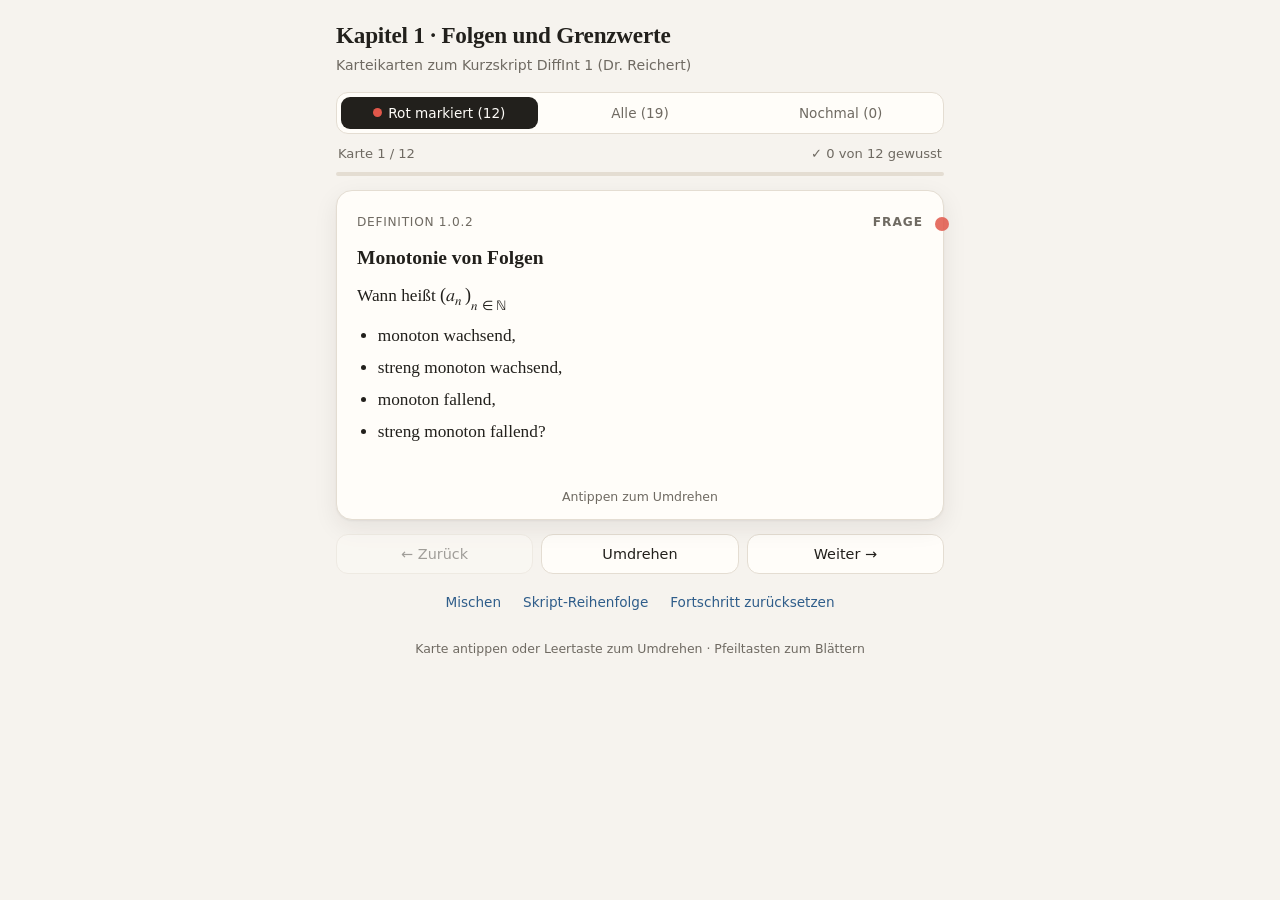
==== index.html @ 754ef6e1 "Add files via upload" ====
<!DOCTYPE html>
<html lang="de">
<head>
<meta charset="utf-8">
<meta name="viewport" content="width=device-width, initial-scale=1">
<title>DiffInt Karteikarten</title>
<meta name="theme-color" content="#f6f3ee" media="(prefers-color-scheme: light)">
<meta name="theme-color" content="#1b1a18" media="(prefers-color-scheme: dark)">
<meta name="apple-mobile-web-app-capable" content="yes">
<meta name="mobile-web-app-capable" content="yes">
<meta name="apple-mobile-web-app-status-bar-style" content="default">
<meta name="apple-mobile-web-app-title" content="Karteikarten">
<link rel="manifest" href="manifest.webmanifest">
<link rel="apple-touch-icon" href="apple-touch-icon.png">
<link rel="icon" type="image/png" href="icon-192.png">
<style>
  :root {
    --bg: #f6f3ee;
    --paper: #fffdf9;
    --ink: #22201c;
    --muted: #6f6a62;
    --line: #e4ddd2;
    --red: #e0574a;
    --red-soft: #f7c9c3;
    --green: #3e8e6e;
    --green-soft: #d6ebe1;
    --accent: #2f5d8a;
    --shadow: 0 1px 2px rgba(0,0,0,.05), 0 8px 24px rgba(40,30,20,.08);
  }
  @media (prefers-color-scheme: dark) {
    :root {
      --bg: #1b1a18;
      --paper: #262421;
      --ink: #ece7df;
      --muted: #a59e93;
      --line: #3a3732;
      --red: #ee7466;
      --red-soft: #4a2622;
      --green: #6cc49f;
      --green-soft: #213a30;
      --accent: #8fb6dc;
      --shadow: 0 1px 2px rgba(0,0,0,.3), 0 8px 24px rgba(0,0,0,.35);
    }
  }
  * { box-sizing: border-box; }
  html, body { margin: 0; }
  body {
    background: var(--bg);
    color: var(--ink);
    font-family: Inter, -apple-system, system-ui, sans-serif;
    font-size: 15px;
    line-height: 1.5;
    min-height: 100vh;
  }
  .wrap { max-width: 640px; margin: 0 auto; padding: 18px 16px 40px; }
  header h1 {
    font-family: "Source Serif 4", "New York", ui-serif, Georgia, serif;
    font-weight: 600;
    font-size: 1.45rem;
    margin: 0 0 2px;
    letter-spacing: -.01em;
  }
  header p { margin: 0; color: var(--muted); font-size: .88rem; }

  .seg {
    display: flex; gap: 4px; margin: 16px 0 10px;
    background: var(--paper); border: 1px solid var(--line);
    border-radius: 12px; padding: 4px;
  }
  .seg button {
    flex: 1; border: 0; background: transparent; color: var(--muted);
    font: 500 .85rem Inter, system-ui, sans-serif;
    padding: 8px 6px; border-radius: 9px; cursor: pointer;
    display: inline-flex; align-items: center; justify-content: center; gap: 6px;
  }
  .seg button.on { background: var(--ink); color: var(--paper); }
  .dot { width: 9px; height: 9px; border-radius: 50%; background: var(--red); display: inline-block; flex: none; }

  .status {
    display: flex; justify-content: space-between; align-items: center;
    color: var(--muted); font-size: .82rem; margin: 6px 2px 8px;
  }
  .bar { height: 4px; background: var(--line); border-radius: 4px; overflow: hidden; margin-bottom: 14px; }
  .bar > div { height: 100%; background: var(--accent); width: 0; transition: width .25s; }

  .card {
    position: relative;
    background: var(--paper);
    border: 1px solid var(--line);
    border-radius: 16px;
    box-shadow: var(--shadow);
    min-height: 330px;
    padding: 22px 20px 20px;
    cursor: pointer;
    user-select: none;
    -webkit-tap-highlight-color: transparent;
    transition: transform .18s ease;
  }
  .card:active { transform: scale(.995); }
  .card .meta {
    display: flex; align-items: center; gap: 8px;
    font-size: .76rem; text-transform: uppercase; letter-spacing: .06em;
    color: var(--muted); margin-bottom: 14px;
  }
  .card .side-label {
    margin-left: auto; font-weight: 600; letter-spacing: .08em;
  }
  .card.back .side-label { color: var(--green); }
  .card .reddot {
    position: absolute; right: -6px; top: 26px; width: 14px; height: 14px;
    border-radius: 50%; background: var(--red); opacity: .85;
  }
  .face { font-family: "Source Serif 4", "New York", ui-serif, Georgia, serif; font-size: 1.08rem; }
  .face p { margin: 0 0 .7em; }
  .face ul, .face ol { margin: 0 0 .7em; padding-left: 1.2em; }
  .face li { margin-bottom: .35em; }
  .face .q-title { font-size: 1.22rem; font-weight: 600; line-height: 1.35; margin-bottom: .6em; }
  .face .dm { overflow-x: auto; overflow-y: hidden; padding: 2px 0; margin: .5em 0; }
  .face math { font-family: "STIX Two Math", "Cambria Math", "Latin Modern Math", math, serif; font-size: 1.05em; }
  .face math[display="block"] { display: block math; }
  .tip {
    font-family: Inter, -apple-system, system-ui, sans-serif; font-size: .86rem;
    background: var(--green-soft); border-radius: 10px; padding: 9px 12px; margin-top: 10px;
  }
  .tip b { font-weight: 600; }
  .warn { background: var(--red-soft); }
  .hint-tap {
    position: absolute; bottom: 12px; left: 0; right: 0; text-align: center;
    color: var(--muted); font-size: .78rem;
  }
  .card.back .hint-tap { display: none; }
  .card.front { padding-bottom: 44px; }

  .controls { display: flex; gap: 8px; margin-top: 14px; }
  .controls button, .rate button {
    flex: 1; border: 1px solid var(--line); background: var(--paper); color: var(--ink);
    font: 500 .9rem Inter, system-ui, sans-serif; padding: 11px 8px; border-radius: 12px; cursor: pointer;
  }
  .controls button:disabled { opacity: .4; cursor: default; }
  .rate { display: none; gap: 8px; margin-top: 10px; }
  .rate.show { display: flex; }
  .rate .again { border-color: var(--red); color: var(--red); }
  .rate .known { border-color: var(--green); color: var(--green); }
  .tools { display: flex; gap: 14px; justify-content: center; margin-top: 16px; }
  .tools button {
    border: 0; background: none; color: var(--accent); cursor: pointer;
    font: 500 .85rem Inter, system-ui, sans-serif; padding: 4px;
  }
  .empty {
    text-align: center; color: var(--muted); padding: 60px 20px;
    font-family: "Source Serif 4", "New York", ui-serif, Georgia, serif; font-size: 1.05rem;
  }
  .loading .face { visibility: hidden; }
  footer { margin-top: 26px; color: var(--muted); font-size: .78rem; text-align: center; }
  #data { display: none; }
</style>
</head>
<body>
<div class="wrap">
  <header>
    <h1>Kapitel 1 · Folgen und Grenzwerte</h1>
    <p>Karteikarten zum Kurzskript DiffInt 1 (Dr. Reichert)</p>
  </header>

  <div class="seg" id="seg">
    <button data-f="red" class="on"><span class="dot"></span>Rot markiert</button>
    <button data-f="all">Alle</button>
    <button data-f="again">Nochmal</button>
  </div>

  <div class="status"><span id="count"></span><span id="score"></span></div>
  <div class="bar"><div id="prog"></div></div>

  <div id="stage"></div>

  <div class="rate" id="rate">
    <button class="again" id="btnAgain">✗ Nochmal</button>
    <button class="known" id="btnKnown">✓ Gewusst</button>
  </div>
  <div class="controls">
    <button id="btnPrev">← Zurück</button>
    <button id="btnFlip">Umdrehen</button>
    <button id="btnNext">Weiter →</button>
  </div>
  <div class="tools">
    <button id="btnShuffle">Mischen</button>
    <button id="btnOrder">Skript-Reihenfolge</button>
    <button id="btnReset">Fortschritt zurücksetzen</button>
  </div>
  <footer>Karte antippen oder Leertaste zum Umdrehen · Pfeiltasten zum Blättern</footer>
</div>

<!-- ================= KARTEN ================= -->
<div id="data">

  <!-- ---------- nicht rot markiert ---------- -->
  <div class="c" data-red="0" data-src="Bemerkung 1.0.1">
    <div class="q"><div class="q-title"><math display="inline" xmlns="http://www.w3.org/1998/Math/MathML"><semantics><mrow><mo stretchy="true" form="prefix">(</mo><mi>ℝ</mi><mo>,</mo><mo>+</mo><mo>,</mo><mo>⋅</mo><mo>,</mo><mo>&lt;</mo><mo stretchy="true" form="postfix">)</mo></mrow><annotation encoding="application/x-tex">(\mathbb R,+,\cdot,&lt;)</annotation></semantics></math> ist ein … ?</div><p>Nenne die vier Eigenschaften, die darin stecken.</p></div>
    <div class="a">
      <p><math display="inline" xmlns="http://www.w3.org/1998/Math/MathML"><semantics><mrow><mo stretchy="true" form="prefix">(</mo><mi>ℝ</mi><mo>,</mo><mo>+</mo><mo>,</mo><mo>⋅</mo><mo>,</mo><mo>&lt;</mo><mo stretchy="true" form="postfix">)</mo></mrow><annotation encoding="application/x-tex">(\mathbb R,+,\cdot,&lt;)</annotation></semantics></math> ist ein <b>vollständiger, archimedisch angeordneter Körper</b>:</p>
      <ol>
        <li><math display="inline" xmlns="http://www.w3.org/1998/Math/MathML"><semantics><mrow><mo stretchy="true" form="prefix">(</mo><mi>ℝ</mi><mo>,</mo><mo>+</mo><mo>,</mo><mo>⋅</mo><mo stretchy="true" form="postfix">)</mo></mrow><annotation encoding="application/x-tex">(\mathbb R,+,\cdot)</annotation></semantics></math> ist ein <b>Körper</b> (Nullelement 0, Einselement 1)</li>
        <li>er ist <b>angeordnet</b></li>
        <li>er erfüllt das <b>Archimedische Axiom</b></li>
        <li>er ist <b>vollständig</b></li>
      </ol>
      <div class="tip"><b>Körper</b> heißt: <math display="inline" xmlns="http://www.w3.org/1998/Math/MathML"><semantics><mrow><mo stretchy="true" form="prefix">(</mo><mi>ℝ</mi><mo>,</mo><mo>+</mo><mo stretchy="true" form="postfix">)</mo></mrow><annotation encoding="application/x-tex">(\mathbb R,+)</annotation></semantics></math> und <math display="inline" xmlns="http://www.w3.org/1998/Math/MathML"><semantics><mrow><mo stretchy="true" form="prefix">(</mo><mi>ℝ</mi><mo>\</mo><mo stretchy="false" form="prefix">{</mo><mn>0</mn><mo stretchy="false" form="postfix">}</mo><mo>,</mo><mo>⋅</mo><mo stretchy="true" form="postfix">)</mo></mrow><annotation encoding="application/x-tex">(\mathbb R\setminus\{0\},\cdot)</annotation></semantics></math> sind kommutative Gruppen, und es gelten die Distributivgesetze.</div>
    </div>
  </div>

  <div class="c" data-red="0" data-src="Bemerkung 1.0.1 (3)">
    <div class="q"><div class="q-title">Wie lautet das Archimedische Axiom?</div></div>
    <div class="a">
      <div class="dm"><math display="block" xmlns="http://www.w3.org/1998/Math/MathML"><semantics><mrow><mo>∀</mo><mi>x</mi><mo>,</mo><mi>y</mi><mo>∈</mo><msup><mi>ℝ</mi><mo>+</mo></msup><mspace width="0.222em"></mspace><mo>∃</mo><mi>n</mi><mo>∈</mo><mi>ℕ</mi><mo>:</mo><mspace width="1.0em"></mspace><mi>n</mi><mo>⋅</mo><mi>x</mi><mo>&gt;</mo><mi>y</mi><mi>.</mi></mrow><annotation encoding="application/x-tex">\forall x,y\in\mathbb R^+\ \exists n\in\mathbb N:\quad n\cdot x&gt;y.</annotation></semantics></math></div>
      <div class="tip"><b>Anschaulich:</b> Egal wie klein <math display="inline" xmlns="http://www.w3.org/1998/Math/MathML"><semantics><mi>x</mi><annotation encoding="application/x-tex">x</annotation></semantics></math> und wie groß <math display="inline" xmlns="http://www.w3.org/1998/Math/MathML"><semantics><mi>y</mi><annotation encoding="application/x-tex">y</annotation></semantics></math> ist – oft genug <math display="inline" xmlns="http://www.w3.org/1998/Math/MathML"><semantics><mi>x</mi><annotation encoding="application/x-tex">x</annotation></semantics></math> aufaddiert, überholt man <math display="inline" xmlns="http://www.w3.org/1998/Math/MathML"><semantics><mi>y</mi><annotation encoding="application/x-tex">y</annotation></semantics></math>. Folgerung: Zu jedem <math display="inline" xmlns="http://www.w3.org/1998/Math/MathML"><semantics><mrow><mi>ε</mi><mo>&gt;</mo><mn>0</mn></mrow><annotation encoding="application/x-tex">\varepsilon&gt;0</annotation></semantics></math> gibt es <math display="inline" xmlns="http://www.w3.org/1998/Math/MathML"><semantics><mi>n</mi><annotation encoding="application/x-tex">n</annotation></semantics></math> mit <math display="inline" xmlns="http://www.w3.org/1998/Math/MathML"><semantics><mrow><mfrac displaystyle="false"><mn>1</mn><mi>n</mi></mfrac><mo>&lt;</mo><mi>ε</mi></mrow><annotation encoding="application/x-tex">\tfrac1n&lt;\varepsilon</annotation></semantics></math> – das brauchst du ständig bei Grenzwertbeweisen!</div>
    </div>
  </div>

  <div class="c" data-red="0" data-src="Bemerkung 1.0.1 (4)">
    <div class="q"><div class="q-title">Was bedeutet „<math display="inline" xmlns="http://www.w3.org/1998/Math/MathML"><semantics><mi>ℝ</mi><annotation encoding="application/x-tex">\mathbb R</annotation></semantics></math> ist vollständig“?</div></div>
    <div class="a">
      <ul>
        <li>Jede nichtleere, nach oben beschränkte Teilmenge <math display="inline" xmlns="http://www.w3.org/1998/Math/MathML"><semantics><mrow><mi>M</mi><mo>⊆</mo><mi>ℝ</mi></mrow><annotation encoding="application/x-tex">M\subseteq\mathbb R</annotation></semantics></math> besitzt eine kleinste obere Schranke, das <b>Supremum</b> <math display="inline" xmlns="http://www.w3.org/1998/Math/MathML"><semantics><mrow><mo>sup</mo><mi>M</mi><mo>∈</mo><mi>ℝ</mi></mrow><annotation encoding="application/x-tex">\sup M\in\mathbb R</annotation></semantics></math>.</li>
        <li>Jede nichtleere, nach unten beschränkte Teilmenge <math display="inline" xmlns="http://www.w3.org/1998/Math/MathML"><semantics><mrow><mi>M</mi><mo>⊆</mo><mi>ℝ</mi></mrow><annotation encoding="application/x-tex">M\subseteq\mathbb R</annotation></semantics></math> besitzt eine größte untere Schranke, das <b>Infimum</b> <math display="inline" xmlns="http://www.w3.org/1998/Math/MathML"><semantics><mrow><mo>inf</mo><mi>M</mi><mo>∈</mo><mi>ℝ</mi></mrow><annotation encoding="application/x-tex">\inf M\in\mathbb R</annotation></semantics></math>.</li>
      </ul>
      <div class="tip"><b>Gegenbeispiel:</b> In <math display="inline" xmlns="http://www.w3.org/1998/Math/MathML"><semantics><mi>ℚ</mi><annotation encoding="application/x-tex">\mathbb Q</annotation></semantics></math> hat <math display="inline" xmlns="http://www.w3.org/1998/Math/MathML"><semantics><mrow><mo stretchy="false" form="prefix">{</mo><mi>q</mi><mo>∈</mo><mi>ℚ</mi><mo>:</mo><msup><mi>q</mi><mn>2</mn></msup><mo>&lt;</mo><mn>2</mn><mo stretchy="false" form="postfix">}</mo></mrow><annotation encoding="application/x-tex">\{q\in\mathbb Q: q^2&lt;2\}</annotation></semantics></math> kein Supremum – <math display="inline" xmlns="http://www.w3.org/1998/Math/MathML"><semantics><mi>ℚ</mi><annotation encoding="application/x-tex">\mathbb Q</annotation></semantics></math> ist nicht vollständig.</div>
    </div>
  </div>

  <div class="c" data-red="0" data-src="Definition 1.0.1 · Bem. 1.0.2">
    <div class="q"><div class="q-title">Was ist eine Folge reeller Zahlen?</div><p>Wie heißen <math display="inline" xmlns="http://www.w3.org/1998/Math/MathML"><semantics><msub><mi>a</mi><mi>n</mi></msub><annotation encoding="application/x-tex">a_n</annotation></semantics></math> und <math display="inline" xmlns="http://www.w3.org/1998/Math/MathML"><semantics><mi>n</mi><annotation encoding="application/x-tex">n</annotation></semantics></math>, und welche Schreibweisen gibt es?</p></div>
    <div class="a">
      <p>Eine <b>Abbildung</b> <math display="inline" xmlns="http://www.w3.org/1998/Math/MathML"><semantics><mrow><mi>f</mi><mo>:</mo><mi>ℕ</mi><mo>→</mo><mi>ℝ</mi></mrow><annotation encoding="application/x-tex">f:\mathbb N\to\mathbb R</annotation></semantics></math>. Für <math display="inline" xmlns="http://www.w3.org/1998/Math/MathML"><semantics><mrow><mi>n</mi><mo>∈</mo><mi>ℕ</mi></mrow><annotation encoding="application/x-tex">n\in\mathbb N</annotation></semantics></math> heißt <math display="inline" xmlns="http://www.w3.org/1998/Math/MathML"><semantics><mrow><msub><mi>a</mi><mi>n</mi></msub><mo>=</mo><mi>f</mi><mrow><mo stretchy="true" form="prefix">(</mo><mi>n</mi><mo stretchy="true" form="postfix">)</mo></mrow></mrow><annotation encoding="application/x-tex">a_n=f(n)</annotation></semantics></math> das <b><math display="inline" xmlns="http://www.w3.org/1998/Math/MathML"><semantics><mi>n</mi><annotation encoding="application/x-tex">n</annotation></semantics></math>-te Folgeglied</b>, <math display="inline" xmlns="http://www.w3.org/1998/Math/MathML"><semantics><mi>n</mi><annotation encoding="application/x-tex">n</annotation></semantics></math> der <b>Index</b>.</p>
      <p>Schreibweisen: <math display="inline" xmlns="http://www.w3.org/1998/Math/MathML"><semantics><mrow><mo stretchy="true" form="prefix">(</mo><msub><mi>a</mi><mn>1</mn></msub><mo>,</mo><msub><mi>a</mi><mn>2</mn></msub><mo>,</mo><msub><mi>a</mi><mn>3</mn></msub><mo>,</mo><mi>…</mi><mo stretchy="true" form="postfix">)</mo></mrow><annotation encoding="application/x-tex">(a_1,a_2,a_3,\dots)</annotation></semantics></math>, <math display="inline" xmlns="http://www.w3.org/1998/Math/MathML"><semantics><msub><mrow><mo stretchy="true" form="prefix">(</mo><msub><mi>a</mi><mi>n</mi></msub><mo stretchy="true" form="postfix">)</mo></mrow><mrow><mi>n</mi><mo>∈</mo><mi>ℕ</mi></mrow></msub><annotation encoding="application/x-tex">(a_n)_{n\in\mathbb N}</annotation></semantics></math> oder <math display="inline" xmlns="http://www.w3.org/1998/Math/MathML"><semantics><mrow><mo stretchy="true" form="prefix">(</mo><msub><mi>a</mi><mi>n</mi></msub><mo stretchy="true" form="postfix">)</mo></mrow><annotation encoding="application/x-tex">(a_n)</annotation></semantics></math>.</p>
      <div class="tip"><b>Erweiterung:</b> Als Indexmenge ist auch <math display="inline" xmlns="http://www.w3.org/1998/Math/MathML"><semantics><mrow><msub><mi>I</mi><mi>m</mi></msub><mo>=</mo><mo stretchy="false" form="prefix">{</mo><mi>n</mi><mo>∈</mo><mi>ℤ</mi><mo>:</mo><mi>n</mi><mo>≥</mo><mi>m</mi><mo stretchy="false" form="postfix">}</mo></mrow><annotation encoding="application/x-tex">I_m=\{n\in\mathbb Z: n\ge m\}</annotation></semantics></math> erlaubt, dann schreibt man <math display="inline" xmlns="http://www.w3.org/1998/Math/MathML"><semantics><msub><mrow><mo stretchy="true" form="prefix">(</mo><msub><mi>a</mi><mi>n</mi></msub><mo stretchy="true" form="postfix">)</mo></mrow><mrow><mi>n</mi><mo>≥</mo><mi>m</mi></mrow></msub><annotation encoding="application/x-tex">(a_n)_{n\ge m}</annotation></semantics></math>.</div>
    </div>
  </div>

  <!-- ---------- rot markiert ---------- -->
  <div class="c" data-red="1" data-src="Definition 1.0.2">
    <div class="q"><div class="q-title">Monotonie von Folgen</div><p>Wann heißt <math display="inline" xmlns="http://www.w3.org/1998/Math/MathML"><semantics><msub><mrow><mo stretchy="true" form="prefix">(</mo><msub><mi>a</mi><mi>n</mi></msub><mo stretchy="true" form="postfix">)</mo></mrow><mrow><mi>n</mi><mo>∈</mo><mi>ℕ</mi></mrow></msub><annotation encoding="application/x-tex">(a_n)_{n\in\mathbb N}</annotation></semantics></math></p><ul><li>monoton wachsend,</li><li>streng monoton wachsend,</li><li>monoton fallend,</li><li>streng monoton fallend?</li></ul></div>
    <div class="a">
      <ul>
        <li><b>monoton wachsend:</b> <math display="inline" xmlns="http://www.w3.org/1998/Math/MathML"><semantics><mrow><msub><mi>a</mi><mi>n</mi></msub><mo>≤</mo><msub><mi>a</mi><mrow><mi>n</mi><mo>+</mo><mn>1</mn></mrow></msub><mspace width="0.222em"></mspace><mspace width="0.222em"></mspace><mo>∀</mo><mi>n</mi><mo>∈</mo><mi>ℕ</mi></mrow><annotation encoding="application/x-tex">a_n\le a_{n+1}\ \ \forall n\in\mathbb N</annotation></semantics></math></li>
        <li><b>streng monoton wachsend:</b> <math display="inline" xmlns="http://www.w3.org/1998/Math/MathML"><semantics><mrow><msub><mi>a</mi><mi>n</mi></msub><mo>&lt;</mo><msub><mi>a</mi><mrow><mi>n</mi><mo>+</mo><mn>1</mn></mrow></msub><mspace width="0.222em"></mspace><mspace width="0.222em"></mspace><mo>∀</mo><mi>n</mi><mo>∈</mo><mi>ℕ</mi></mrow><annotation encoding="application/x-tex">a_n&lt; a_{n+1}\ \ \forall n\in\mathbb N</annotation></semantics></math></li>
        <li><b>monoton fallend:</b> <math display="inline" xmlns="http://www.w3.org/1998/Math/MathML"><semantics><mrow><msub><mi>a</mi><mi>n</mi></msub><mo>≥</mo><msub><mi>a</mi><mrow><mi>n</mi><mo>+</mo><mn>1</mn></mrow></msub><mspace width="0.222em"></mspace><mspace width="0.222em"></mspace><mo>∀</mo><mi>n</mi><mo>∈</mo><mi>ℕ</mi></mrow><annotation encoding="application/x-tex">a_n\ge a_{n+1}\ \ \forall n\in\mathbb N</annotation></semantics></math></li>
        <li><b>streng monoton fallend:</b> <math display="inline" xmlns="http://www.w3.org/1998/Math/MathML"><semantics><mrow><msub><mi>a</mi><mi>n</mi></msub><mo>&gt;</mo><msub><mi>a</mi><mrow><mi>n</mi><mo>+</mo><mn>1</mn></mrow></msub><mspace width="0.222em"></mspace><mspace width="0.222em"></mspace><mo>∀</mo><mi>n</mi><mo>∈</mo><mi>ℕ</mi></mrow><annotation encoding="application/x-tex">a_n&gt; a_{n+1}\ \ \forall n\in\mathbb N</annotation></semantics></math></li>
      </ul>
      <div class="tip"><b>Nachweis-Tipp:</b> Untersuche <math display="inline" xmlns="http://www.w3.org/1998/Math/MathML"><semantics><mrow><msub><mi>a</mi><mrow><mi>n</mi><mo>+</mo><mn>1</mn></mrow></msub><mo>−</mo><msub><mi>a</mi><mi>n</mi></msub><mo>≥</mo><mn>0</mn></mrow><annotation encoding="application/x-tex">a_{n+1}-a_n\ge 0</annotation></semantics></math> bzw. (bei positiven Gliedern) <math display="inline" xmlns="http://www.w3.org/1998/Math/MathML"><semantics><mrow><mfrac><msub><mi>a</mi><mrow><mi>n</mi><mo>+</mo><mn>1</mn></mrow></msub><msub><mi>a</mi><mi>n</mi></msub></mfrac><mo>≥</mo><mn>1</mn></mrow><annotation encoding="application/x-tex">\frac{a_{n+1}}{a_n}\ge 1</annotation></semantics></math>. Jede streng monotone Folge ist auch monoton.</div>
    </div>
  </div>

  <div class="c" data-red="1" data-src="Definition 1.0.3 · Bem. 1.0.3">
    <div class="q"><div class="q-title">Beschränktheit von Folgen</div><p>Wann heißt <math display="inline" xmlns="http://www.w3.org/1998/Math/MathML"><semantics><mrow><mo stretchy="true" form="prefix">(</mo><msub><mi>a</mi><mi>n</mi></msub><mo stretchy="true" form="postfix">)</mo></mrow><annotation encoding="application/x-tex">(a_n)</annotation></semantics></math> nach oben beschränkt, nach unten beschränkt, beschränkt? Und welche äquivalente Formulierung mit Betrag gibt es?</p></div>
    <div class="a">
      <ul>
        <li><b>nach oben beschränkt:</b> <math display="inline" xmlns="http://www.w3.org/1998/Math/MathML"><semantics><mrow><mo>∃</mo><mi>M</mi><mo>∈</mo><mi>ℝ</mi><mo>:</mo><mspace width="0.222em"></mspace><msub><mi>a</mi><mi>n</mi></msub><mo>≤</mo><mi>M</mi><mspace width="0.222em"></mspace><mspace width="0.222em"></mspace><mo>∀</mo><mi>n</mi></mrow><annotation encoding="application/x-tex">\exists M\in\mathbb R:\ a_n\le M\ \ \forall n</annotation></semantics></math> (obere Schranke)</li>
        <li><b>nach unten beschränkt:</b> <math display="inline" xmlns="http://www.w3.org/1998/Math/MathML"><semantics><mrow><mo>∃</mo><mi>L</mi><mo>∈</mo><mi>ℝ</mi><mo>:</mo><mspace width="0.222em"></mspace><msub><mi>a</mi><mi>n</mi></msub><mo>≥</mo><mi>L</mi><mspace width="0.222em"></mspace><mspace width="0.222em"></mspace><mo>∀</mo><mi>n</mi></mrow><annotation encoding="application/x-tex">\exists L\in\mathbb R:\ a_n\ge L\ \ \forall n</annotation></semantics></math> (untere Schranke)</li>
        <li><b>beschränkt:</b> nach oben <i>und</i> nach unten beschränkt</li>
      </ul>
      <p>Äquivalent: <math display="inline" xmlns="http://www.w3.org/1998/Math/MathML"><semantics><mrow><mo stretchy="true" form="prefix">(</mo><msub><mi>a</mi><mi>n</mi></msub><mo stretchy="true" form="postfix">)</mo></mrow><annotation encoding="application/x-tex">(a_n)</annotation></semantics></math> beschränkt <math display="inline" xmlns="http://www.w3.org/1998/Math/MathML"><semantics><mrow><mo>⇔</mo><mo>∃</mo><mi>N</mi><mo>∈</mo><msubsup><mi>ℝ</mi><mn>0</mn><mo>+</mo></msubsup><mo>:</mo><mspace width="0.222em"></mspace><mrow><mo stretchy="true" form="prefix">|</mo><msub><mi>a</mi><mi>n</mi></msub><mo stretchy="true" form="postfix">|</mo></mrow><mo>≤</mo><mi>N</mi><mspace width="0.222em"></mspace><mspace width="0.222em"></mspace><mo>∀</mo><mi>n</mi><mi>.</mi></mrow><annotation encoding="application/x-tex">\iff \exists N\in\mathbb R_0^+:\ |a_n|\le N\ \ \forall n.</annotation></semantics></math></p>
      <div class="tip">Man kann <math display="inline" xmlns="http://www.w3.org/1998/Math/MathML"><semantics><mrow><mi>N</mi><mo>=</mo><mo>max</mo><mo stretchy="false" form="prefix">{</mo><mrow><mo stretchy="true" form="prefix">|</mo><mi>M</mi><mo stretchy="true" form="postfix">|</mo></mrow><mo>,</mo><mrow><mo stretchy="true" form="prefix">|</mo><mi>L</mi><mo stretchy="true" form="postfix">|</mo></mrow><mo stretchy="false" form="postfix">}</mo></mrow><annotation encoding="application/x-tex">N=\max\{|M|,|L|\}</annotation></semantics></math> wählen.</div>
    </div>
  </div>

  <div class="c" data-red="0" data-src="Bemerkung 1.0.4">
    <div class="q"><div class="q-title">Was weißt du sofort über die Beschränktheit einer monotonen Folge?</div></div>
    <div class="a">
      <ul>
        <li>Monoton <b>wachsend</b> ⇒ nach <b>unten</b> beschränkt, denn <math display="inline" xmlns="http://www.w3.org/1998/Math/MathML"><semantics><mrow><msub><mi>a</mi><mi>n</mi></msub><mo>≥</mo><msub><mi>a</mi><mn>1</mn></msub></mrow><annotation encoding="application/x-tex">a_n\ge a_1</annotation></semantics></math>. Untere Schranke <math display="inline" xmlns="http://www.w3.org/1998/Math/MathML"><semantics><mrow><mi>L</mi><mo>=</mo><msub><mi>a</mi><mn>1</mn></msub></mrow><annotation encoding="application/x-tex">L=a_1</annotation></semantics></math>.</li>
        <li>Monoton <b>fallend</b> ⇒ nach <b>oben</b> beschränkt, denn <math display="inline" xmlns="http://www.w3.org/1998/Math/MathML"><semantics><mrow><msub><mi>a</mi><mi>n</mi></msub><mo>≤</mo><msub><mi>a</mi><mn>1</mn></msub></mrow><annotation encoding="application/x-tex">a_n\le a_1</annotation></semantics></math>. Obere Schranke <math display="inline" xmlns="http://www.w3.org/1998/Math/MathML"><semantics><mrow><mi>M</mi><mo>=</mo><msub><mi>a</mi><mn>1</mn></msub></mrow><annotation encoding="application/x-tex">M=a_1</annotation></semantics></math>.</li>
      </ul>
      <div class="tip">Für „beschränkt“ fehlt also jeweils nur noch die andere Seite – praktisch beim Hauptsatz über monotone Folgen.</div>
    </div>
  </div>

  <div class="c" data-red="1" data-src="Definition 1.0.4">
    <div class="q"><div class="q-title">Definiere: <math display="inline" xmlns="http://www.w3.org/1998/Math/MathML"><semantics><mrow><mi>a</mi><mo>∈</mo><mi>ℝ</mi></mrow><annotation encoding="application/x-tex">a\in\mathbb R</annotation></semantics></math> heißt Grenzwert (Limes) der Folge <math display="inline" xmlns="http://www.w3.org/1998/Math/MathML"><semantics><mrow><mo stretchy="true" form="prefix">(</mo><msub><mi>a</mi><mi>n</mi></msub><mo stretchy="true" form="postfix">)</mo></mrow><annotation encoding="application/x-tex">(a_n)</annotation></semantics></math>.</div><p>Bitte mit Quantoren!</p></div>
    <div class="a">
      <div class="dm"><math display="block" xmlns="http://www.w3.org/1998/Math/MathML"><semantics><mrow><mo>∀</mo><mi>ε</mi><mo>&gt;</mo><mn>0</mn><mspace width="0.222em"></mspace><mo>∃</mo><msub><mi>n</mi><mn>0</mn></msub><mo>∈</mo><mi>ℕ</mi><mspace width="0.222em"></mspace><mo>∀</mo><mi>n</mi><mo>≥</mo><msub><mi>n</mi><mn>0</mn></msub><mo>:</mo><mspace width="1.0em"></mspace><mrow><mo stretchy="true" form="prefix">|</mo><msub><mi>a</mi><mi>n</mi></msub><mo>−</mo><mi>a</mi><mo stretchy="true" form="postfix">|</mo></mrow><mo>&lt;</mo><mi>ε</mi><mi>.</mi></mrow><annotation encoding="application/x-tex">\forall\varepsilon&gt;0\ \exists n_0\in\mathbb N\ \forall n\ge n_0:\quad |a_n-a|&lt;\varepsilon.</annotation></semantics></math></div>
      <p>Schreibweise: <math display="inline" xmlns="http://www.w3.org/1998/Math/MathML"><semantics><mrow><msub><mi>a</mi><mi>n</mi></msub><mo>→</mo><mi>a</mi></mrow><annotation encoding="application/x-tex">a_n\to a</annotation></semantics></math> für <math display="inline" xmlns="http://www.w3.org/1998/Math/MathML"><semantics><mrow><mi>n</mi><mo>→</mo><mi>∞</mi></mrow><annotation encoding="application/x-tex">n\to\infty</annotation></semantics></math>, <math display="inline" xmlns="http://www.w3.org/1998/Math/MathML"><semantics><mrow><mspace width="0.278em"></mspace><msub><mi>a</mi><mi>n</mi></msub><mover><mo>→</mo><mrow><mi>n</mi><mo>→</mo><mi>∞</mi></mrow></mover><mi>a</mi></mrow><annotation encoding="application/x-tex">\;a_n\xrightarrow{n\to\infty}a</annotation></semantics></math>, <math display="inline" xmlns="http://www.w3.org/1998/Math/MathML"><semantics><mrow><mspace width="0.278em"></mspace><munder><mo>lim</mo><mrow><mi>n</mi><mo>→</mo><mi>∞</mi></mrow></munder><msub><mi>a</mi><mi>n</mi></msub><mo>=</mo><mi>a</mi></mrow><annotation encoding="application/x-tex">\;\lim\limits_{n\to\infty}a_n=a</annotation></semantics></math>.</p>
      <div class="tip"><b>Anschaulich (Bem. 1.0.5):</b> In jeder <math display="inline" xmlns="http://www.w3.org/1998/Math/MathML"><semantics><mi>ε</mi><annotation encoding="application/x-tex">\varepsilon</annotation></semantics></math>-Umgebung <math display="inline" xmlns="http://www.w3.org/1998/Math/MathML"><semantics><mrow><mo stretchy="false" form="postfix">]</mo><mi>a</mi><mo>−</mo><mi>ε</mi><mo>,</mo><mi>a</mi><mo>+</mo><mi>ε</mi><mo stretchy="false" form="prefix">[</mo></mrow><annotation encoding="application/x-tex">]a-\varepsilon,a+\varepsilon[</annotation></semantics></math> liegen <i>fast alle</i> Folgeglieder – alle bis auf endlich viele. <math display="inline" xmlns="http://www.w3.org/1998/Math/MathML"><semantics><msub><mi>n</mi><mn>0</mn></msub><annotation encoding="application/x-tex">n_0</annotation></semantics></math> darf von <math display="inline" xmlns="http://www.w3.org/1998/Math/MathML"><semantics><mi>ε</mi><annotation encoding="application/x-tex">\varepsilon</annotation></semantics></math> abhängen!</div>
      <div class="tip warn"><b>Achtung Tippfehler im Skript:</b> dort steht „<math display="inline" xmlns="http://www.w3.org/1998/Math/MathML"><semantics><mrow><mo>∃</mo><msub><mi>n</mi><mn>0</mn></msub><mo>∈</mo><mi>n</mi></mrow><annotation encoding="application/x-tex">\exists n_0\in n</annotation></semantics></math>“ und „<math display="inline" xmlns="http://www.w3.org/1998/Math/MathML"><semantics><mrow><mo>lim</mo><msub><mi>a</mi><mi>n</mi></msub><mo>=</mo><mi>n</mi></mrow><annotation encoding="application/x-tex">\lim a_n=n</annotation></semantics></math>“ – gemeint ist <math display="inline" xmlns="http://www.w3.org/1998/Math/MathML"><semantics><mrow><msub><mi>n</mi><mn>0</mn></msub><mo>∈</mo><mi>ℕ</mi></mrow><annotation encoding="application/x-tex">n_0\in\mathbb N</annotation></semantics></math> und <math display="inline" xmlns="http://www.w3.org/1998/Math/MathML"><semantics><mrow><mo>lim</mo><msub><mi>a</mi><mi>n</mi></msub><mo>=</mo><mi>a</mi></mrow><annotation encoding="application/x-tex">\lim a_n=a</annotation></semantics></math>.</div>
    </div>
  </div>

  <div class="c" data-red="0" data-src="Satz 1.0.1">
    <div class="q"><div class="q-title">Kann eine Folge zwei verschiedene Grenzwerte haben?</div><p>Wie geht die Beweisidee?</p></div>
    <div class="a">
      <p><b>Nein – der Grenzwert ist eindeutig.</b></p>
      <div class="tip"><b>Beweisidee:</b> Angenommen <math display="inline" xmlns="http://www.w3.org/1998/Math/MathML"><semantics><mrow><msub><mi>a</mi><mi>n</mi></msub><mo>→</mo><mi>a</mi></mrow><annotation encoding="application/x-tex">a_n\to a</annotation></semantics></math> und <math display="inline" xmlns="http://www.w3.org/1998/Math/MathML"><semantics><mrow><msub><mi>a</mi><mi>n</mi></msub><mo>→</mo><mi>b</mi></mrow><annotation encoding="application/x-tex">a_n\to b</annotation></semantics></math> mit <math display="inline" xmlns="http://www.w3.org/1998/Math/MathML"><semantics><mrow><mi>a</mi><mo>≠</mo><mi>b</mi></mrow><annotation encoding="application/x-tex">a\neq b</annotation></semantics></math>. Wähle <math display="inline" xmlns="http://www.w3.org/1998/Math/MathML"><semantics><mrow><mi>ε</mi><mo>=</mo><mfrac><mrow><mo stretchy="true" form="prefix">|</mo><mi>a</mi><mo>−</mo><mi>b</mi><mo stretchy="true" form="postfix">|</mo></mrow><mn>2</mn></mfrac></mrow><annotation encoding="application/x-tex">\varepsilon=\frac{|a-b|}{2}</annotation></semantics></math>. Dann müssten fast alle <math display="inline" xmlns="http://www.w3.org/1998/Math/MathML"><semantics><msub><mi>a</mi><mi>n</mi></msub><annotation encoding="application/x-tex">a_n</annotation></semantics></math> in beiden (disjunkten!) <math display="inline" xmlns="http://www.w3.org/1998/Math/MathML"><semantics><mi>ε</mi><annotation encoding="application/x-tex">\varepsilon</annotation></semantics></math>-Umgebungen liegen. Widerspruch. Formal: <math display="inline" xmlns="http://www.w3.org/1998/Math/MathML"><semantics><mrow><mrow><mo stretchy="true" form="prefix">|</mo><mi>a</mi><mo>−</mo><mi>b</mi><mo stretchy="true" form="postfix">|</mo></mrow><mo>≤</mo><mrow><mo stretchy="true" form="prefix">|</mo><mi>a</mi><mo>−</mo><msub><mi>a</mi><mi>n</mi></msub><mo stretchy="true" form="postfix">|</mo></mrow><mo>+</mo><mrow><mo stretchy="true" form="prefix">|</mo><msub><mi>a</mi><mi>n</mi></msub><mo>−</mo><mi>b</mi><mo stretchy="true" form="postfix">|</mo></mrow><mo>&lt;</mo><mn>2</mn><mi>ε</mi><mo>=</mo><mrow><mo stretchy="true" form="prefix">|</mo><mi>a</mi><mo>−</mo><mi>b</mi><mo stretchy="true" form="postfix">|</mo></mrow></mrow><annotation encoding="application/x-tex">|a-b|\le|a-a_n|+|a_n-b|&lt;2\varepsilon=|a-b|</annotation></semantics></math>.</div>
    </div>
  </div>

  <div class="c" data-red="1" data-src="Definition 1.0.5">
    <div class="q"><div class="q-title">Wann heißt eine Folge</div><ul><li>konvergent,</li><li>divergent,</li><li>konvergent gegen <math display="inline" xmlns="http://www.w3.org/1998/Math/MathML"><semantics><mi>a</mi><annotation encoding="application/x-tex">a</annotation></semantics></math>,</li><li>Nullfolge?</li></ul></div>
    <div class="a">
      <ul>
        <li><b>konvergent:</b> sie besitzt <i>einen</i> reellen Grenzwert</li>
        <li><b>divergent:</b> sie besitzt <i>keinen</i> reellen Grenzwert</li>
        <li><b>konvergent gegen <math display="inline" xmlns="http://www.w3.org/1998/Math/MathML"><semantics><mi>a</mi><annotation encoding="application/x-tex">a</annotation></semantics></math>:</b> sie besitzt den Grenzwert <math display="inline" xmlns="http://www.w3.org/1998/Math/MathML"><semantics><mrow><mi>a</mi><mo>∈</mo><mi>ℝ</mi></mrow><annotation encoding="application/x-tex">a\in\mathbb R</annotation></semantics></math></li>
        <li><b>Nullfolge:</b> sie konvergiert gegen <math display="inline" xmlns="http://www.w3.org/1998/Math/MathML"><semantics><mn>0</mn><annotation encoding="application/x-tex">0</annotation></semantics></math></li>
      </ul>
      <div class="tip">Auch <math display="inline" xmlns="http://www.w3.org/1998/Math/MathML"><semantics><mrow><msub><mi>a</mi><mi>n</mi></msub><mo>=</mo><mi>n</mi></mrow><annotation encoding="application/x-tex">a_n=n</annotation></semantics></math> (bestimmt divergent gegen <math display="inline" xmlns="http://www.w3.org/1998/Math/MathML"><semantics><mrow><mo>+</mo><mi>∞</mi></mrow><annotation encoding="application/x-tex">+\infty</annotation></semantics></math>) ist <b>divergent</b> – <math display="inline" xmlns="http://www.w3.org/1998/Math/MathML"><semantics><mrow><mo>+</mo><mi>∞</mi></mrow><annotation encoding="application/x-tex">+\infty</annotation></semantics></math> ist kein reeller Grenzwert.</div>
    </div>
  </div>

  <div class="c" data-red="1" data-src="Satz 1.0.2">
    <div class="q"><div class="q-title">Konvergenz und Beschränktheit</div><p>Welche zwei Aussagen macht Satz 1.0.2? Gilt die Umkehrung?</p></div>
    <div class="a">
      <ol>
        <li>Ist <math display="inline" xmlns="http://www.w3.org/1998/Math/MathML"><semantics><mrow><mo stretchy="true" form="prefix">(</mo><msub><mi>a</mi><mi>n</mi></msub><mo stretchy="true" form="postfix">)</mo></mrow><annotation encoding="application/x-tex">(a_n)</annotation></semantics></math> <b>konvergent</b>, so ist <math display="inline" xmlns="http://www.w3.org/1998/Math/MathML"><semantics><mrow><mo stretchy="true" form="prefix">(</mo><msub><mi>a</mi><mi>n</mi></msub><mo stretchy="true" form="postfix">)</mo></mrow><annotation encoding="application/x-tex">(a_n)</annotation></semantics></math> <b>beschränkt</b>.</li>
        <li>Ist <math display="inline" xmlns="http://www.w3.org/1998/Math/MathML"><semantics><mrow><mo stretchy="true" form="prefix">(</mo><msub><mi>a</mi><mi>n</mi></msub><mo stretchy="true" form="postfix">)</mo></mrow><annotation encoding="application/x-tex">(a_n)</annotation></semantics></math> <b>nicht beschränkt</b>, so ist <math display="inline" xmlns="http://www.w3.org/1998/Math/MathML"><semantics><mrow><mo stretchy="true" form="prefix">(</mo><msub><mi>a</mi><mi>n</mi></msub><mo stretchy="true" form="postfix">)</mo></mrow><annotation encoding="application/x-tex">(a_n)</annotation></semantics></math> <b>divergent</b>.</li>
      </ol>
      <p>2) ist genau die Kontraposition von 1).</p>
      <div class="tip warn"><b>Umkehrung falsch:</b> <math display="inline" xmlns="http://www.w3.org/1998/Math/MathML"><semantics><mrow><msub><mi>a</mi><mi>n</mi></msub><mo>=</mo><msup><mrow><mo stretchy="true" form="prefix">(</mo><mo>−</mo><mn>1</mn><mo stretchy="true" form="postfix">)</mo></mrow><mi>n</mi></msup></mrow><annotation encoding="application/x-tex">a_n=(-1)^n</annotation></semantics></math> ist beschränkt (<math display="inline" xmlns="http://www.w3.org/1998/Math/MathML"><semantics><mrow><mrow><mo stretchy="true" form="prefix">|</mo><msub><mi>a</mi><mi>n</mi></msub><mo stretchy="true" form="postfix">|</mo></mrow><mo>≤</mo><mn>1</mn></mrow><annotation encoding="application/x-tex">|a_n|\le 1</annotation></semantics></math>), aber divergent.</div>
      <div class="tip"><b>Beweisidee zu 1):</b> <math display="inline" xmlns="http://www.w3.org/1998/Math/MathML"><semantics><mrow><mi>ε</mi><mo>=</mo><mn>1</mn></mrow><annotation encoding="application/x-tex">\varepsilon=1</annotation></semantics></math> ⇒ ab <math display="inline" xmlns="http://www.w3.org/1998/Math/MathML"><semantics><msub><mi>n</mi><mn>0</mn></msub><annotation encoding="application/x-tex">n_0</annotation></semantics></math> gilt <math display="inline" xmlns="http://www.w3.org/1998/Math/MathML"><semantics><mrow><mrow><mo stretchy="true" form="prefix">|</mo><msub><mi>a</mi><mi>n</mi></msub><mo stretchy="true" form="postfix">|</mo></mrow><mo>≤</mo><mrow><mo stretchy="true" form="prefix">|</mo><mi>a</mi><mo stretchy="true" form="postfix">|</mo></mrow><mo>+</mo><mn>1</mn></mrow><annotation encoding="application/x-tex">|a_n|\le|a|+1</annotation></semantics></math>. Für die endlich vielen Glieder davor nimm das Maximum: <math display="inline" xmlns="http://www.w3.org/1998/Math/MathML"><semantics><mrow><mi>N</mi><mo>=</mo><mo>max</mo><mo stretchy="false" form="prefix">{</mo><mrow><mo stretchy="true" form="prefix">|</mo><msub><mi>a</mi><mn>1</mn></msub><mo stretchy="true" form="postfix">|</mo></mrow><mo>,</mo><mi>…</mi><mo>,</mo><mrow><mo stretchy="true" form="prefix">|</mo><msub><mi>a</mi><mrow><msub><mi>n</mi><mn>0</mn></msub><mo>−</mo><mn>1</mn></mrow></msub><mo stretchy="true" form="postfix">|</mo></mrow><mo>,</mo><mrow><mo stretchy="true" form="prefix">|</mo><mi>a</mi><mo stretchy="true" form="postfix">|</mo></mrow><mo>+</mo><mn>1</mn><mo stretchy="false" form="postfix">}</mo></mrow><annotation encoding="application/x-tex">N=\max\{|a_1|,\dots,|a_{n_0-1}|,|a|+1\}</annotation></semantics></math>.</div>
    </div>
  </div>

  <div class="c" data-red="1" data-src="Satz 1.0.3 (1) · Bem. 1.0.6">
    <div class="q"><div class="q-title">Seien <math display="inline" xmlns="http://www.w3.org/1998/Math/MathML"><semantics><mrow><msub><mi>a</mi><mi>n</mi></msub><mo>→</mo><mi>a</mi></mrow><annotation encoding="application/x-tex">a_n\to a</annotation></semantics></math>, <math display="inline" xmlns="http://www.w3.org/1998/Math/MathML"><semantics><mrow><msub><mi>b</mi><mi>n</mi></msub><mo>→</mo><mi>b</mi></mrow><annotation encoding="application/x-tex">b_n\to b</annotation></semantics></math> und <math display="inline" xmlns="http://www.w3.org/1998/Math/MathML"><semantics><mrow><msub><mi>a</mi><mi>n</mi></msub><mo>≤</mo><msub><mi>b</mi><mi>n</mi></msub></mrow><annotation encoding="application/x-tex">a_n\le b_n</annotation></semantics></math> für alle <math display="inline" xmlns="http://www.w3.org/1998/Math/MathML"><semantics><mi>n</mi><annotation encoding="application/x-tex">n</annotation></semantics></math>.</div><p>Was folgt für <math display="inline" xmlns="http://www.w3.org/1998/Math/MathML"><semantics><mi>a</mi><annotation encoding="application/x-tex">a</annotation></semantics></math> und <math display="inline" xmlns="http://www.w3.org/1998/Math/MathML"><semantics><mi>b</mi><annotation encoding="application/x-tex">b</annotation></semantics></math>? Und was, wenn sogar <math display="inline" xmlns="http://www.w3.org/1998/Math/MathML"><semantics><mrow><msub><mi>a</mi><mi>n</mi></msub><mo>&lt;</mo><msub><mi>b</mi><mi>n</mi></msub></mrow><annotation encoding="application/x-tex">a_n&lt;b_n</annotation></semantics></math> gilt?</p></div>
    <div class="a">
      <p>Es folgt <math display="inline" xmlns="http://www.w3.org/1998/Math/MathML"><semantics><mrow><mspace width="0.278em"></mspace><mi>a</mi><mo>≤</mo><mi>b</mi><mi>.</mi></mrow><annotation encoding="application/x-tex">\;a\le b.</annotation></semantics></math></p>
      <p>Auch aus <math display="inline" xmlns="http://www.w3.org/1998/Math/MathML"><semantics><mrow><msub><mi>a</mi><mi>n</mi></msub><mo>&lt;</mo><msub><mi>b</mi><mi>n</mi></msub></mrow><annotation encoding="application/x-tex">a_n&lt;b_n</annotation></semantics></math> folgt <b>nur</b> <math display="inline" xmlns="http://www.w3.org/1998/Math/MathML"><semantics><mrow><mi>a</mi><mo>≤</mo><mi>b</mi></mrow><annotation encoding="application/x-tex">a\le b</annotation></semantics></math>, <b>nicht</b> <math display="inline" xmlns="http://www.w3.org/1998/Math/MathML"><semantics><mrow><mi>a</mi><mo>&lt;</mo><mi>b</mi></mrow><annotation encoding="application/x-tex">a&lt;b</annotation></semantics></math>!</p>
      <div class="tip warn"><b>Gegenbeispiel (Bem. 1.0.6):</b> <math display="inline" xmlns="http://www.w3.org/1998/Math/MathML"><semantics><mrow><msub><mi>a</mi><mi>n</mi></msub><mo>=</mo><mn>0</mn><mo>&lt;</mo><mfrac><mn>1</mn><mi>n</mi></mfrac><mo>=</mo><msub><mi>b</mi><mi>n</mi></msub></mrow><annotation encoding="application/x-tex">a_n=0&lt;\frac1n=b_n</annotation></semantics></math> für alle <math display="inline" xmlns="http://www.w3.org/1998/Math/MathML"><semantics><mi>n</mi><annotation encoding="application/x-tex">n</annotation></semantics></math>, aber <math display="inline" xmlns="http://www.w3.org/1998/Math/MathML"><semantics><mrow><mo>lim</mo><msub><mi>a</mi><mi>n</mi></msub><mo>=</mo><mn>0</mn><mo>=</mo><mo>lim</mo><msub><mi>b</mi><mi>n</mi></msub></mrow><annotation encoding="application/x-tex">\lim a_n=0=\lim b_n</annotation></semantics></math>.</div>
      <div class="tip"><b>Merke:</b> Beim Grenzübergang werden strikte Ungleichungen „weich“.</div>
    </div>
  </div>

  <div class="c" data-red="1" data-src="Satz 1.0.3 (2)">
    <div class="q"><div class="q-title">Formuliere das Schrankenlemma.</div><p>(auch „Sandwich-Lemma“ / Einschnürungssatz)</p></div>
    <div class="a">
      <p>Seien <math display="inline" xmlns="http://www.w3.org/1998/Math/MathML"><semantics><mrow><mo stretchy="true" form="prefix">(</mo><msub><mi>a</mi><mi>n</mi></msub><mo stretchy="true" form="postfix">)</mo></mrow><annotation encoding="application/x-tex">(a_n)</annotation></semantics></math>, <math display="inline" xmlns="http://www.w3.org/1998/Math/MathML"><semantics><mrow><mo stretchy="true" form="prefix">(</mo><msub><mi>b</mi><mi>n</mi></msub><mo stretchy="true" form="postfix">)</mo></mrow><annotation encoding="application/x-tex">(b_n)</annotation></semantics></math> konvergent mit <math display="inline" xmlns="http://www.w3.org/1998/Math/MathML"><semantics><mrow><mo>lim</mo><msub><mi>a</mi><mi>n</mi></msub><mo>=</mo><mi>a</mi></mrow><annotation encoding="application/x-tex">\lim a_n=a</annotation></semantics></math>, <math display="inline" xmlns="http://www.w3.org/1998/Math/MathML"><semantics><mrow><mo>lim</mo><msub><mi>b</mi><mi>n</mi></msub><mo>=</mo><mi>b</mi></mrow><annotation encoding="application/x-tex">\lim b_n=b</annotation></semantics></math>. Ist <math display="inline" xmlns="http://www.w3.org/1998/Math/MathML"><semantics><mrow><mo stretchy="true" form="prefix">(</mo><msub><mi>c</mi><mi>n</mi></msub><mo stretchy="true" form="postfix">)</mo></mrow><annotation encoding="application/x-tex">(c_n)</annotation></semantics></math> eine Folge mit</p>
      <div class="dm"><math display="block" xmlns="http://www.w3.org/1998/Math/MathML"><semantics><mrow><msub><mi>a</mi><mi>n</mi></msub><mo>≤</mo><msub><mi>c</mi><mi>n</mi></msub><mo>≤</mo><msub><mi>b</mi><mi>n</mi></msub><mspace width="1.0em"></mspace><mo>∀</mo><mi>n</mi><mo>∈</mo><mi>ℕ</mi></mrow><annotation encoding="application/x-tex">a_n\le c_n\le b_n\quad\forall n\in\mathbb N</annotation></semantics></math></div>
      <p>und ist <math display="inline" xmlns="http://www.w3.org/1998/Math/MathML"><semantics><mrow><mi>a</mi><mo>=</mo><mi>b</mi></mrow><annotation encoding="application/x-tex">a=b</annotation></semantics></math>, so konvergiert auch <math display="inline" xmlns="http://www.w3.org/1998/Math/MathML"><semantics><mrow><mo stretchy="true" form="prefix">(</mo><msub><mi>c</mi><mi>n</mi></msub><mo stretchy="true" form="postfix">)</mo></mrow><annotation encoding="application/x-tex">(c_n)</annotation></semantics></math> gegen <math display="inline" xmlns="http://www.w3.org/1998/Math/MathML"><semantics><mi>a</mi><annotation encoding="application/x-tex">a</annotation></semantics></math> (bzw. <math display="inline" xmlns="http://www.w3.org/1998/Math/MathML"><semantics><mi>b</mi><annotation encoding="application/x-tex">b</annotation></semantics></math>).</p>
      <div class="tip"><b>Wichtig:</b> Die Konvergenz von <math display="inline" xmlns="http://www.w3.org/1998/Math/MathML"><semantics><mrow><mo stretchy="true" form="prefix">(</mo><msub><mi>c</mi><mi>n</mi></msub><mo stretchy="true" form="postfix">)</mo></mrow><annotation encoding="application/x-tex">(c_n)</annotation></semantics></math> wird hier <i>gefolgert</i>, nicht vorausgesetzt! Typische Anwendung: <math display="inline" xmlns="http://www.w3.org/1998/Math/MathML"><semantics><mrow><mn>0</mn><mo>≤</mo><mrow><mo stretchy="true" form="prefix">|</mo><msub><mi>c</mi><mi>n</mi></msub><mo stretchy="true" form="postfix">|</mo></mrow><mo>≤</mo><msub><mi>b</mi><mi>n</mi></msub></mrow><annotation encoding="application/x-tex">0\le|c_n|\le b_n</annotation></semantics></math> mit <math display="inline" xmlns="http://www.w3.org/1998/Math/MathML"><semantics><mrow><msub><mi>b</mi><mi>n</mi></msub><mo>→</mo><mn>0</mn></mrow><annotation encoding="application/x-tex">b_n\to 0</annotation></semantics></math> ⇒ <math display="inline" xmlns="http://www.w3.org/1998/Math/MathML"><semantics><mrow><msub><mi>c</mi><mi>n</mi></msub><mo>→</mo><mn>0</mn></mrow><annotation encoding="application/x-tex">c_n\to 0</annotation></semantics></math>.</div>
    </div>
  </div>

  <div class="c" data-red="1" data-src="Bemerkung 1.0.7">
    <div class="q"><div class="q-title">Zeige: <math display="inline" xmlns="http://www.w3.org/1998/Math/MathML"><semantics><mrow><msub><mo>lim</mo><mrow><mi>n</mi><mo>→</mo><mi>∞</mi></mrow></msub><mfrac><mn>1</mn><msup><mi>n</mi><mi>k</mi></msup></mfrac><mo>=</mo><mn>0</mn></mrow><annotation encoding="application/x-tex">\displaystyle\lim_{n\to\infty}\frac{1}{n^k}=0</annotation></semantics></math> für jedes feste <math display="inline" xmlns="http://www.w3.org/1998/Math/MathML"><semantics><mrow><mi>k</mi><mo>∈</mo><mi>ℕ</mi></mrow><annotation encoding="application/x-tex">k\in\mathbb N</annotation></semantics></math>.</div><p>Welches Werkzeug benutzt du?</p></div>
    <div class="a">
      <p><b>Schrankenlemma:</b> Für alle <math display="inline" xmlns="http://www.w3.org/1998/Math/MathML"><semantics><mrow><mi>n</mi><mo>∈</mo><mi>ℕ</mi></mrow><annotation encoding="application/x-tex">n\in\mathbb N</annotation></semantics></math> gilt</p>
      <div class="dm"><math display="block" xmlns="http://www.w3.org/1998/Math/MathML"><semantics><mrow><mn>0</mn><mo>≤</mo><mfrac><mn>1</mn><msup><mi>n</mi><mi>k</mi></msup></mfrac><mo>≤</mo><mfrac><mn>1</mn><mi>n</mi></mfrac><mo>,</mo></mrow><annotation encoding="application/x-tex">0\le\frac{1}{n^k}\le\frac1n,</annotation></semantics></math></div>
      <p>und <math display="inline" xmlns="http://www.w3.org/1998/Math/MathML"><semantics><mrow><mo>lim</mo><mn>0</mn><mo>=</mo><mn>0</mn><mo>=</mo><mo>lim</mo><mfrac><mn>1</mn><mi>n</mi></mfrac></mrow><annotation encoding="application/x-tex">\lim 0=0=\lim\frac1n</annotation></semantics></math>. Also <math display="inline" xmlns="http://www.w3.org/1998/Math/MathML"><semantics><mrow><mo>lim</mo><mfrac><mn>1</mn><msup><mi>n</mi><mi>k</mi></msup></mfrac><mo>=</mo><mn>0</mn></mrow><annotation encoding="application/x-tex">\lim\frac{1}{n^k}=0</annotation></semantics></math>.</p>
      <div class="tip"><math display="inline" xmlns="http://www.w3.org/1998/Math/MathML"><semantics><mrow><mfrac><mn>1</mn><mi>n</mi></mfrac><mo>→</mo><mn>0</mn></mrow><annotation encoding="application/x-tex">\frac1n\to 0</annotation></semantics></math> selbst folgt aus dem Archimedischen Axiom: zu <math display="inline" xmlns="http://www.w3.org/1998/Math/MathML"><semantics><mrow><mi>ε</mi><mo>&gt;</mo><mn>0</mn></mrow><annotation encoding="application/x-tex">\varepsilon&gt;0</annotation></semantics></math> wähle <math display="inline" xmlns="http://www.w3.org/1998/Math/MathML"><semantics><mrow><msub><mi>n</mi><mn>0</mn></msub><mo>&gt;</mo><mfrac><mn>1</mn><mi>ε</mi></mfrac></mrow><annotation encoding="application/x-tex">n_0&gt;\frac1\varepsilon</annotation></semantics></math>.</div>
    </div>
  </div>

  <div class="c" data-red="1" data-src="Bemerkung 1.0.8 (1)">
    <div class="q"><div class="q-title">Ergänze die Äquivalenzen:</div>
      <div class="dm"><math display="block" xmlns="http://www.w3.org/1998/Math/MathML"><semantics><mrow><munder><mo>lim</mo><mrow><mi>n</mi><mo>→</mo><mi>∞</mi></mrow></munder><msub><mi>a</mi><mi>n</mi></msub><mo>=</mo><mi>a</mi><mo>⇔</mo><mspace width="0.222em"></mspace><mi>?</mi></mrow><annotation encoding="application/x-tex">\lim_{n\to\infty}a_n=a\iff\ ?</annotation></semantics></math></div>
      <div class="dm"><math display="block" xmlns="http://www.w3.org/1998/Math/MathML"><semantics><mrow><munder><mo>lim</mo><mrow><mi>n</mi><mo>→</mo><mi>∞</mi></mrow></munder><msub><mi>a</mi><mi>n</mi></msub><mo>=</mo><mn>0</mn><mo>⇔</mo><mspace width="0.222em"></mspace><mi>?</mi></mrow><annotation encoding="application/x-tex">\lim_{n\to\infty}a_n=0\iff\ ?</annotation></semantics></math></div>
    </div>
    <div class="a">
      <div class="dm"><math display="block" xmlns="http://www.w3.org/1998/Math/MathML"><semantics><mrow><munder><mo>lim</mo><mrow><mi>n</mi><mo>→</mo><mi>∞</mi></mrow></munder><msub><mi>a</mi><mi>n</mi></msub><mo>=</mo><mi>a</mi><mo>⇔</mo><munder><mo>lim</mo><mrow><mi>n</mi><mo>→</mo><mi>∞</mi></mrow></munder><mrow><mo stretchy="true" form="prefix">(</mo><msub><mi>a</mi><mi>n</mi></msub><mo>−</mo><mi>a</mi><mo stretchy="true" form="postfix">)</mo></mrow><mo>=</mo><mn>0</mn></mrow><annotation encoding="application/x-tex">\lim_{n\to\infty}a_n=a\iff\lim_{n\to\infty}(a_n-a)=0</annotation></semantics></math></div>
      <div class="dm"><math display="block" xmlns="http://www.w3.org/1998/Math/MathML"><semantics><mrow><munder><mo>lim</mo><mrow><mi>n</mi><mo>→</mo><mi>∞</mi></mrow></munder><msub><mi>a</mi><mi>n</mi></msub><mo>=</mo><mn>0</mn><mo>⇔</mo><munder><mo>lim</mo><mrow><mi>n</mi><mo>→</mo><mi>∞</mi></mrow></munder><mrow><mo stretchy="true" form="prefix">|</mo><msub><mi>a</mi><mi>n</mi></msub><mo stretchy="true" form="postfix">|</mo></mrow><mo>=</mo><mn>0</mn></mrow><annotation encoding="application/x-tex">\lim_{n\to\infty}a_n=0\iff\lim_{n\to\infty}|a_n|=0</annotation></semantics></math></div>
      <div class="tip">Beide folgen <b>direkt aus der Definition</b>, weil dort ohnehin nur <math display="inline" xmlns="http://www.w3.org/1998/Math/MathML"><semantics><mrow><mo stretchy="true" form="prefix">|</mo><msub><mi>a</mi><mi>n</mi></msub><mo>−</mo><mi>a</mi><mo stretchy="true" form="postfix">|</mo></mrow><annotation encoding="application/x-tex">|a_n-a|</annotation></semantics></math> vorkommt (und <math display="inline" xmlns="http://www.w3.org/1998/Math/MathML"><semantics><mrow><mo minsize="1.2" maxsize="1.2" stretchy="false" form="prefix">|</mo><mrow><mo stretchy="true" form="prefix">|</mo><msub><mi>a</mi><mi>n</mi></msub><mo stretchy="true" form="postfix">|</mo></mrow><mo>−</mo><mn>0</mn><mo minsize="1.2" maxsize="1.2" stretchy="false" form="prefix">|</mo><mo>=</mo><mrow><mo stretchy="true" form="prefix">|</mo><msub><mi>a</mi><mi>n</mi></msub><mo>−</mo><mn>0</mn><mo stretchy="true" form="postfix">|</mo></mrow></mrow><annotation encoding="application/x-tex">\big||a_n|-0\big|=|a_n-0|</annotation></semantics></math>).</div>
    </div>
  </div>

  <div class="c" data-red="1" data-src="Bemerkung 1.0.8 (2)">
    <div class="q"><div class="q-title">Gilt <math display="inline" xmlns="http://www.w3.org/1998/Math/MathML"><semantics><mrow><mspace width="0.278em"></mspace><mo>lim</mo><msub><mi>a</mi><mi>n</mi></msub><mo>=</mo><mi>a</mi><mspace width="0.222em"></mspace><mo>⇒</mo><mspace width="0.222em"></mspace><mo>lim</mo><mrow><mo stretchy="true" form="prefix">|</mo><msub><mi>a</mi><mi>n</mi></msub><mo stretchy="true" form="postfix">|</mo></mrow><mo>=</mo><mrow><mo stretchy="true" form="prefix">|</mo><mi>a</mi><mo stretchy="true" form="postfix">|</mo></mrow><mspace width="0.278em"></mspace></mrow><annotation encoding="application/x-tex">\;\lim a_n=a\ \Rightarrow\ \lim|a_n|=|a|\;</annotation></semantics></math>?</div><p>Und gilt die Umkehrung?</p></div>
    <div class="a">
      <p><b>Ja</b>, mit dem Schrankenlemma, da für alle <math display="inline" xmlns="http://www.w3.org/1998/Math/MathML"><semantics><mi>n</mi><annotation encoding="application/x-tex">n</annotation></semantics></math> gilt:</p>
      <div class="dm"><math display="block" xmlns="http://www.w3.org/1998/Math/MathML"><semantics><mrow><mn>0</mn><mo>≤</mo><mo minsize="1.2" maxsize="1.2" stretchy="false" form="prefix">|</mo><mrow><mo stretchy="true" form="prefix">|</mo><msub><mi>a</mi><mi>n</mi></msub><mo stretchy="true" form="postfix">|</mo></mrow><mo>−</mo><mrow><mo stretchy="true" form="prefix">|</mo><mi>a</mi><mo stretchy="true" form="postfix">|</mo></mrow><mo minsize="1.2" maxsize="1.2" stretchy="false" form="prefix">|</mo><mo>≤</mo><mrow><mo stretchy="true" form="prefix">|</mo><msub><mi>a</mi><mi>n</mi></msub><mo>−</mo><mi>a</mi><mo stretchy="true" form="postfix">|</mo></mrow><mo>→</mo><mn>0</mn><mi>.</mi></mrow><annotation encoding="application/x-tex">0\le\big||a_n|-|a|\big|\le|a_n-a|\to 0.</annotation></semantics></math></div>
      <p><b>Umkehrung: nein</b> (außer für <math display="inline" xmlns="http://www.w3.org/1998/Math/MathML"><semantics><mrow><mi>a</mi><mo>=</mo><mn>0</mn></mrow><annotation encoding="application/x-tex">a=0</annotation></semantics></math>).</p>
      <div class="tip warn"><b>Gegenbeispiel:</b> <math display="inline" xmlns="http://www.w3.org/1998/Math/MathML"><semantics><mrow><msub><mi>a</mi><mi>n</mi></msub><mo>=</mo><msup><mrow><mo stretchy="true" form="prefix">(</mo><mo>−</mo><mn>1</mn><mo stretchy="true" form="postfix">)</mo></mrow><mi>n</mi></msup></mrow><annotation encoding="application/x-tex">a_n=(-1)^n</annotation></semantics></math>: <math display="inline" xmlns="http://www.w3.org/1998/Math/MathML"><semantics><mrow><mo>lim</mo><mrow><mo stretchy="true" form="prefix">|</mo><msub><mi>a</mi><mi>n</mi></msub><mo stretchy="true" form="postfix">|</mo></mrow><mo>=</mo><mn>1</mn></mrow><annotation encoding="application/x-tex">\lim|a_n|=1</annotation></semantics></math>, aber <math display="inline" xmlns="http://www.w3.org/1998/Math/MathML"><semantics><mrow><mo stretchy="true" form="prefix">(</mo><msub><mi>a</mi><mi>n</mi></msub><mo stretchy="true" form="postfix">)</mo></mrow><annotation encoding="application/x-tex">(a_n)</annotation></semantics></math> ist divergent.</div>
      <div class="tip">Die Ungleichung <math display="inline" xmlns="http://www.w3.org/1998/Math/MathML"><semantics><mrow><mo minsize="1.2" maxsize="1.2" stretchy="false" form="prefix">|</mo><mrow><mo stretchy="true" form="prefix">|</mo><mi>x</mi><mo stretchy="true" form="postfix">|</mo></mrow><mo>−</mo><mrow><mo stretchy="true" form="prefix">|</mo><mi>y</mi><mo stretchy="true" form="postfix">|</mo></mrow><mo minsize="1.2" maxsize="1.2" stretchy="false" form="prefix">|</mo><mo>≤</mo><mrow><mo stretchy="true" form="prefix">|</mo><mi>x</mi><mo>−</mo><mi>y</mi><mo stretchy="true" form="postfix">|</mo></mrow></mrow><annotation encoding="application/x-tex">\big||x|-|y|\big|\le|x-y|</annotation></semantics></math> ist die <b>umgekehrte Dreiecksungleichung</b>.</div>
    </div>
  </div>

  <div class="c" data-red="1" data-src="Satz 1.0.4">
    <div class="q"><div class="q-title">Grenzwertsätze</div><p>Seien <math display="inline" xmlns="http://www.w3.org/1998/Math/MathML"><semantics><mrow><msub><mi>a</mi><mi>n</mi></msub><mo>→</mo><mi>a</mi></mrow><annotation encoding="application/x-tex">a_n\to a</annotation></semantics></math> und <math display="inline" xmlns="http://www.w3.org/1998/Math/MathML"><semantics><mrow><msub><mi>b</mi><mi>n</mi></msub><mo>→</mo><mi>b</mi></mrow><annotation encoding="application/x-tex">b_n\to b</annotation></semantics></math>. Was gilt für</p><div class="dm"><math display="block" xmlns="http://www.w3.org/1998/Math/MathML"><semantics><mrow><msub><mi>a</mi><mi>n</mi></msub><mo>+</mo><msub><mi>b</mi><mi>n</mi></msub><mo>,</mo><mspace width="1.0em"></mspace><msub><mi>a</mi><mi>n</mi></msub><mo>−</mo><msub><mi>b</mi><mi>n</mi></msub><mo>,</mo><mspace width="1.0em"></mspace><msub><mi>a</mi><mi>n</mi></msub><mo>⋅</mo><msub><mi>b</mi><mi>n</mi></msub><mo>,</mo><mspace width="1.0em"></mspace><mfrac><msub><mi>a</mi><mi>n</mi></msub><msub><mi>b</mi><mi>n</mi></msub></mfrac><mspace width="0.222em"></mspace><mi>?</mi></mrow><annotation encoding="application/x-tex">a_n+b_n,\quad a_n-b_n,\quad a_n\cdot b_n,\quad \frac{a_n}{b_n}\ ?</annotation></semantics></math></div></div>
    <div class="a">
      <p>Alle sind konvergent, und:</p>
      <ol>
        <li><math display="inline" xmlns="http://www.w3.org/1998/Math/MathML"><semantics><mrow><mo>lim</mo><mrow><mo stretchy="true" form="prefix">(</mo><msub><mi>a</mi><mi>n</mi></msub><mo>+</mo><msub><mi>b</mi><mi>n</mi></msub><mo stretchy="true" form="postfix">)</mo></mrow><mo>=</mo><mi>a</mi><mo>+</mo><mi>b</mi></mrow><annotation encoding="application/x-tex">\lim(a_n+b_n)=a+b</annotation></semantics></math></li>
        <li><math display="inline" xmlns="http://www.w3.org/1998/Math/MathML"><semantics><mrow><mo>lim</mo><mrow><mo stretchy="true" form="prefix">(</mo><msub><mi>a</mi><mi>n</mi></msub><mo>−</mo><msub><mi>b</mi><mi>n</mi></msub><mo stretchy="true" form="postfix">)</mo></mrow><mo>=</mo><mi>a</mi><mo>−</mo><mi>b</mi></mrow><annotation encoding="application/x-tex">\lim(a_n-b_n)=a-b</annotation></semantics></math></li>
        <li><math display="inline" xmlns="http://www.w3.org/1998/Math/MathML"><semantics><mrow><mo>lim</mo><mrow><mo stretchy="true" form="prefix">(</mo><msub><mi>a</mi><mi>n</mi></msub><mo>⋅</mo><msub><mi>b</mi><mi>n</mi></msub><mo stretchy="true" form="postfix">)</mo></mrow><mo>=</mo><mi>a</mi><mo>⋅</mo><mi>b</mi></mrow><annotation encoding="application/x-tex">\lim(a_n\cdot b_n)=a\cdot b</annotation></semantics></math></li>
        <li>Ist <math display="inline" xmlns="http://www.w3.org/1998/Math/MathML"><semantics><mrow><mi>b</mi><mo>≠</mo><mn>0</mn></mrow><annotation encoding="application/x-tex">b\neq 0</annotation></semantics></math>, so gibt es <math display="inline" xmlns="http://www.w3.org/1998/Math/MathML"><semantics><msub><mi>n</mi><mn>0</mn></msub><annotation encoding="application/x-tex">n_0</annotation></semantics></math> mit <math display="inline" xmlns="http://www.w3.org/1998/Math/MathML"><semantics><mrow><msub><mi>b</mi><mi>n</mi></msub><mo>≠</mo><mn>0</mn></mrow><annotation encoding="application/x-tex">b_n\neq 0</annotation></semantics></math> für <math display="inline" xmlns="http://www.w3.org/1998/Math/MathML"><semantics><mrow><mi>n</mi><mo>≥</mo><msub><mi>n</mi><mn>0</mn></msub></mrow><annotation encoding="application/x-tex">n\ge n_0</annotation></semantics></math>, und <math display="inline" xmlns="http://www.w3.org/1998/Math/MathML"><semantics><mrow><mo>lim</mo><mfrac><msub><mi>a</mi><mi>n</mi></msub><msub><mi>b</mi><mi>n</mi></msub></mfrac><mo>=</mo><mfrac><mi>a</mi><mi>b</mi></mfrac></mrow><annotation encoding="application/x-tex">\lim\frac{a_n}{b_n}=\frac ab</annotation></semantics></math>.</li>
      </ol>
      <div class="tip warn"><b>Voraussetzung prüfen!</b> Beide Folgen müssen konvergent sein. Bei <math display="inline" xmlns="http://www.w3.org/1998/Math/MathML"><semantics><mfrac><mrow><msup><mi>n</mi><mn>2</mn></msup><mo>+</mo><mn>1</mn></mrow><mrow><mn>2</mn><msup><mi>n</mi><mn>2</mn></msup><mo>−</mo><mn>3</mn></mrow></mfrac><annotation encoding="application/x-tex">\frac{n^2+1}{2n^2-3}</annotation></semantics></math> erst durch <math display="inline" xmlns="http://www.w3.org/1998/Math/MathML"><semantics><msup><mi>n</mi><mn>2</mn></msup><annotation encoding="application/x-tex">n^2</annotation></semantics></math> kürzen, dann Grenzwertsätze anwenden → <math display="inline" xmlns="http://www.w3.org/1998/Math/MathML"><semantics><mfrac><mn>1</mn><mn>2</mn></mfrac><annotation encoding="application/x-tex">\frac12</annotation></semantics></math>.</div>
    </div>
  </div>

  <div class="c" data-red="0" data-src="Definition 1.0.6">
    <div class="q"><div class="q-title">Wann heißt <math display="inline" xmlns="http://www.w3.org/1998/Math/MathML"><semantics><mrow><mo stretchy="true" form="prefix">(</mo><msub><mi>a</mi><mi>n</mi></msub><mo stretchy="true" form="postfix">)</mo></mrow><annotation encoding="application/x-tex">(a_n)</annotation></semantics></math> bestimmt divergent gegen <math display="inline" xmlns="http://www.w3.org/1998/Math/MathML"><semantics><mrow><mo>+</mo><mi>∞</mi></mrow><annotation encoding="application/x-tex">+\infty</annotation></semantics></math> bzw. <math display="inline" xmlns="http://www.w3.org/1998/Math/MathML"><semantics><mrow><mo>−</mo><mi>∞</mi></mrow><annotation encoding="application/x-tex">-\infty</annotation></semantics></math>?</div><p>Mit Quantoren.</p></div>
    <div class="a">
      <p><b>gegen <math display="inline" xmlns="http://www.w3.org/1998/Math/MathML"><semantics><mrow><mo>+</mo><mi>∞</mi></mrow><annotation encoding="application/x-tex">+\infty</annotation></semantics></math>:</b></p>
      <div class="dm"><math display="block" xmlns="http://www.w3.org/1998/Math/MathML"><semantics><mrow><mo>∀</mo><mi>M</mi><mo>∈</mo><mi>ℝ</mi><mspace width="0.222em"></mspace><mo>∃</mo><msub><mi>n</mi><mn>0</mn></msub><mo>∈</mo><mi>ℕ</mi><mspace width="0.222em"></mspace><mo>∀</mo><mi>n</mi><mo>≥</mo><msub><mi>n</mi><mn>0</mn></msub><mo>:</mo><mspace width="0.222em"></mspace><msub><mi>a</mi><mi>n</mi></msub><mo>&gt;</mo><mi>M</mi></mrow><annotation encoding="application/x-tex">\forall M\in\mathbb R\ \exists n_0\in\mathbb N\ \forall n\ge n_0:\ a_n&gt;M</annotation></semantics></math></div>
      <p><b>gegen <math display="inline" xmlns="http://www.w3.org/1998/Math/MathML"><semantics><mrow><mo>−</mo><mi>∞</mi></mrow><annotation encoding="application/x-tex">-\infty</annotation></semantics></math>:</b></p>
      <div class="dm"><math display="block" xmlns="http://www.w3.org/1998/Math/MathML"><semantics><mrow><mo>∀</mo><mi>L</mi><mo>∈</mo><mi>ℝ</mi><mspace width="0.222em"></mspace><mo>∃</mo><msub><mi>n</mi><mn>0</mn></msub><mo>∈</mo><mi>ℕ</mi><mspace width="0.222em"></mspace><mo>∀</mo><mi>n</mi><mo>≥</mo><msub><mi>n</mi><mn>0</mn></msub><mo>:</mo><mspace width="0.222em"></mspace><msub><mi>a</mi><mi>n</mi></msub><mo>&lt;</mo><mi>L</mi></mrow><annotation encoding="application/x-tex">\forall L\in\mathbb R\ \exists n_0\in\mathbb N\ \forall n\ge n_0:\ a_n&lt;L</annotation></semantics></math></div>
      <p>Auch: <i>uneigentlich konvergent</i>. Schreibweise <math display="inline" xmlns="http://www.w3.org/1998/Math/MathML"><semantics><mrow><mo>lim</mo><msub><mi>a</mi><mi>n</mi></msub><mo>=</mo><mo>±</mo><mi>∞</mi></mrow><annotation encoding="application/x-tex">\lim a_n=\pm\infty</annotation></semantics></math>.</p>
      <div class="tip"><b>Unterscheide:</b> <math display="inline" xmlns="http://www.w3.org/1998/Math/MathML"><semantics><mrow><msup><mrow><mo stretchy="true" form="prefix">(</mo><mo>−</mo><mn>1</mn><mo stretchy="true" form="postfix">)</mo></mrow><mi>n</mi></msup><mi>n</mi></mrow><annotation encoding="application/x-tex">(-1)^n n</annotation></semantics></math> ist unbeschränkt und divergent, aber <b>nicht</b> bestimmt divergent.</div>
    </div>
  </div>

  <div class="c" data-red="1" data-src="Bemerkung 1.0.9">
    <div class="q"><div class="q-title">Nullfolgen und Kehrwerte</div><p>Für <math display="inline" xmlns="http://www.w3.org/1998/Math/MathML"><semantics><mrow><msub><mi>a</mi><mi>n</mi></msub><mo>≠</mo><mn>0</mn></mrow><annotation encoding="application/x-tex">a_n\neq 0</annotation></semantics></math>, <math display="inline" xmlns="http://www.w3.org/1998/Math/MathML"><semantics><mrow><msub><mi>b</mi><mi>n</mi></msub><mo>≠</mo><mn>0</mn></mrow><annotation encoding="application/x-tex">b_n\neq 0</annotation></semantics></math>: Ergänze</p><div class="dm"><math display="block" xmlns="http://www.w3.org/1998/Math/MathML"><semantics><mrow><mo>lim</mo><msub><mi>a</mi><mi>n</mi></msub><mo>=</mo><mn>0</mn><mo>⇔</mo><mspace width="0.222em"></mspace><mi>?</mi></mrow><annotation encoding="application/x-tex">\lim a_n=0\iff\ ?</annotation></semantics></math></div><div class="dm"><math display="block" xmlns="http://www.w3.org/1998/Math/MathML"><semantics><mrow><mo>lim</mo><mrow><mo stretchy="true" form="prefix">|</mo><msub><mi>b</mi><mi>n</mi></msub><mo stretchy="true" form="postfix">|</mo></mrow><mo>=</mo><mo>+</mo><mi>∞</mi><mo>⇔</mo><mspace width="0.222em"></mspace><mi>?</mi></mrow><annotation encoding="application/x-tex">\lim|b_n|=+\infty\iff\ ?</annotation></semantics></math></div></div>
    <div class="a">
      <div class="dm"><math display="block" xmlns="http://www.w3.org/1998/Math/MathML"><semantics><mrow><munder><mo>lim</mo><mrow><mi>n</mi><mo>→</mo><mi>∞</mi></mrow></munder><msub><mi>a</mi><mi>n</mi></msub><mo>=</mo><mn>0</mn><mo>⇔</mo><munder><mo>lim</mo><mrow><mi>n</mi><mo>→</mo><mi>∞</mi></mrow></munder><mfrac><mn>1</mn><mrow><mo stretchy="true" form="prefix">|</mo><msub><mi>a</mi><mi>n</mi></msub><mo stretchy="true" form="postfix">|</mo></mrow></mfrac><mo>=</mo><mo>+</mo><mi>∞</mi></mrow><annotation encoding="application/x-tex">\lim_{n\to\infty}a_n=0\iff\lim_{n\to\infty}\frac{1}{|a_n|}=+\infty</annotation></semantics></math></div>
      <div class="dm"><math display="block" xmlns="http://www.w3.org/1998/Math/MathML"><semantics><mrow><munder><mo>lim</mo><mrow><mi>n</mi><mo>→</mo><mi>∞</mi></mrow></munder><mrow><mo stretchy="true" form="prefix">|</mo><msub><mi>b</mi><mi>n</mi></msub><mo stretchy="true" form="postfix">|</mo></mrow><mo>=</mo><mo>+</mo><mi>∞</mi><mo>⇔</mo><munder><mo>lim</mo><mrow><mi>n</mi><mo>→</mo><mi>∞</mi></mrow></munder><mfrac><mn>1</mn><msub><mi>b</mi><mi>n</mi></msub></mfrac><mo>=</mo><mn>0</mn></mrow><annotation encoding="application/x-tex">\lim_{n\to\infty}|b_n|=+\infty\iff\lim_{n\to\infty}\frac{1}{b_n}=0</annotation></semantics></math></div>
      <div class="tip"><b>Idee:</b> Unterschreitet <math display="inline" xmlns="http://www.w3.org/1998/Math/MathML"><semantics><mrow><mo stretchy="true" form="prefix">|</mo><msub><mi>a</mi><mi>n</mi></msub><mo stretchy="true" form="postfix">|</mo></mrow><annotation encoding="application/x-tex">|a_n|</annotation></semantics></math> jede noch so kleine Grenze, so überschreitet <math display="inline" xmlns="http://www.w3.org/1998/Math/MathML"><semantics><mfrac><mn>1</mn><mrow><mo stretchy="true" form="prefix">|</mo><msub><mi>a</mi><mi>n</mi></msub><mo stretchy="true" form="postfix">|</mo></mrow></mfrac><annotation encoding="application/x-tex">\frac1{|a_n|}</annotation></semantics></math> jede noch so große.</div>
      <div class="tip warn"><b>Warum der Betrag?</b> <math display="inline" xmlns="http://www.w3.org/1998/Math/MathML"><semantics><mrow><msub><mi>a</mi><mi>n</mi></msub><mo>=</mo><mfrac><msup><mrow><mo stretchy="true" form="prefix">(</mo><mo>−</mo><mn>1</mn><mo stretchy="true" form="postfix">)</mo></mrow><mi>n</mi></msup><mi>n</mi></mfrac><mo>→</mo><mn>0</mn></mrow><annotation encoding="application/x-tex">a_n=\frac{(-1)^n}{n}\to 0</annotation></semantics></math>, aber <math display="inline" xmlns="http://www.w3.org/1998/Math/MathML"><semantics><mrow><mfrac><mn>1</mn><msub><mi>a</mi><mi>n</mi></msub></mfrac><mo>=</mo><msup><mrow><mo stretchy="true" form="prefix">(</mo><mo>−</mo><mn>1</mn><mo stretchy="true" form="postfix">)</mo></mrow><mi>n</mi></msup><mi>n</mi></mrow><annotation encoding="application/x-tex">\frac1{a_n}=(-1)^n n</annotation></semantics></math> ist <i>nicht</i> bestimmt divergent – erst <math display="inline" xmlns="http://www.w3.org/1998/Math/MathML"><semantics><mrow><mfrac><mn>1</mn><mrow><mo stretchy="true" form="prefix">|</mo><msub><mi>a</mi><mi>n</mi></msub><mo stretchy="true" form="postfix">|</mo></mrow></mfrac><mo>=</mo><mi>n</mi><mo>→</mo><mo>+</mo><mi>∞</mi></mrow><annotation encoding="application/x-tex">\frac1{|a_n|}=n\to+\infty</annotation></semantics></math>.</div>
    </div>
  </div>

</div>

<script>
(function () {
  const store = {
    get(k, d) { try { const v = localStorage.getItem(k); return v ? JSON.parse(v) : d; } catch (e) { return d; } },
    set(k, v) { try { localStorage.setItem(k, JSON.stringify(v)); } catch (e) {} }
  };

  const nodes = Array.from(document.querySelectorAll('#data .c'));
  const cards = nodes.map((n, i) => ({
    id: i,
    red: n.dataset.red === '1',
    src: n.dataset.src,
    q: n.querySelector('.q'),
    a: n.querySelector('.a')
  }));

  let status = store.get('dif1-k1-status', {});   // id -> 'known' | 'again'
  let filter = 'red';
  let order = cards.map(c => c.id);
  let deck = [];
  let pos = 0;
  let flipped = false;

  const stage = document.getElementById('stage');
  const dataEl = document.getElementById('data');
  const $ = id => document.getElementById(id);

  // Build card element once (faces are moved, not cloned, so MathJax output survives)
  const cardEl = document.createElement('div');
  cardEl.className = 'card front';
  cardEl.innerHTML = '<div class="reddot"></div><div class="meta"><span class="src"></span><span class="side-label"></span></div><div class="face"></div><div class="hint-tap">Antippen zum Umdrehen</div>';
  const faceEl = cardEl.querySelector('.face');
  const emptyEl = document.createElement('div');
  emptyEl.className = 'empty';

  function buildDeck(keepCurrent) {
    const cur = deck[pos];
    deck = order.filter(id => {
      const c = cards[id];
      if (filter === 'red') return c.red;
      if (filter === 'again') return status[id] === 'again';
      return true;
    });
    pos = keepCurrent && deck.includes(cur) ? deck.indexOf(cur) : 0;
    flipped = false;
    render();
  }

  function render() {
    const total = deck.length;
    const nRed = cards.filter(c => c.red).length;
    const nAgain = cards.filter(c => status[c.id] === 'again').length;
    $('seg').querySelector('[data-f="red"]').innerHTML = '<span class="dot"></span>Rot markiert (' + nRed + ')';
    $('seg').querySelector('[data-f="all"]').textContent = 'Alle (' + cards.length + ')';
    $('seg').querySelector('[data-f="again"]').textContent = 'Nochmal (' + nAgain + ')';

    const known = deck.filter(id => status[id] === 'known').length;
    $('score').textContent = total ? ('✓ ' + known + ' von ' + total + ' gewusst') : '';
    $('prog').style.width = total ? (known / total * 100) + '%' : '0';

    stage.innerHTML = '';
    if (!total) {
      emptyEl.textContent = filter === 'again'
        ? 'Keine Karten im Nochmal-Stapel. Stark! 🎉'
        : 'Keine Karten in dieser Auswahl.';
      stage.appendChild(emptyEl);
      $('count').textContent = '';
      $('rate').classList.remove('show');
      ['btnPrev', 'btnNext', 'btnFlip'].forEach(b => $(b).disabled = true);
      return;
    }
    ['btnFlip'].forEach(b => $(b).disabled = false);
    $('btnPrev').disabled = pos === 0;
    $('btnNext').disabled = pos === total - 1;

    const c = cards[deck[pos]];
    $('count').textContent = 'Karte ' + (pos + 1) + ' / ' + total;
    cardEl.className = 'card ' + (flipped ? 'back' : 'front');
    cardEl.querySelector('.reddot').style.display = c.red ? '' : 'none';
    let mark = status[c.id] === 'known' ? ' · ✓' : status[c.id] === 'again' ? ' · ✗' : '';
    cardEl.querySelector('.src').textContent = c.src + mark;
    cardEl.querySelector('.side-label').textContent = flipped ? 'Antwort' : 'Frage';
    while (faceEl.firstChild) dataEl.appendChild(faceEl.firstChild); // park previous face, keep its rendered math
    faceEl.appendChild(flipped ? c.a : c.q);
    stage.appendChild(cardEl);
    $('rate').classList.toggle('show', flipped);
    $('btnFlip').textContent = flipped ? 'Zur Frage' : 'Umdrehen';
  }

  function flip() { if (!deck.length) return; flipped = !flipped; render(); }
  function go(d) {
    const np = pos + d;
    if (np < 0 || np >= deck.length) return;
    pos = np; flipped = false; render();
  }
  function rate(val) {
    const id = deck[pos];
    status[id] = val;
    store.set('dif1-k1-status', status);
    if (filter === 'again' && val === 'known') {
      deck.splice(pos, 1);
      if (pos >= deck.length) pos = Math.max(0, deck.length - 1);
      flipped = false; render(); return;
    }
    if (pos < deck.length - 1) { pos++; flipped = false; render(); }
    else { flipped = false; render(); }
  }

  cardEl.addEventListener('click', flip);
  $('btnFlip').onclick = flip;
  $('btnPrev').onclick = () => go(-1);
  $('btnNext').onclick = () => go(1);
  $('btnKnown').onclick = () => rate('known');
  $('btnAgain').onclick = () => rate('again');
  $('btnShuffle').onclick = () => {
    order = cards.map(c => c.id);
    for (let i = order.length - 1; i > 0; i--) { const j = Math.floor(Math.random() * (i + 1)); [order[i], order[j]] = [order[j], order[i]]; }
    buildDeck(false);
  };
  $('btnOrder').onclick = () => { order = cards.map(c => c.id); buildDeck(false); };
  $('btnReset').onclick = () => { status = {}; store.set('dif1-k1-status', status); buildDeck(false); };
  $('seg').addEventListener('click', e => {
    const b = e.target.closest('button'); if (!b) return;
    $('seg').querySelectorAll('button').forEach(x => x.classList.toggle('on', x === b));
    filter = b.dataset.f; buildDeck(false);
  });
  document.addEventListener('keydown', e => {
    if (e.key === ' ' || e.key === 'Enter') { e.preventDefault(); flip(); }
    else if (e.key === 'ArrowRight') go(1);
    else if (e.key === 'ArrowLeft') go(-1);
  });

  buildDeck(false);
})();
</script>
<script>
  if ('serviceWorker' in navigator) {
    window.addEventListener('load', () => navigator.serviceWorker.register('sw.js').catch(() => {}));
  }
</script>
</body>
</html>
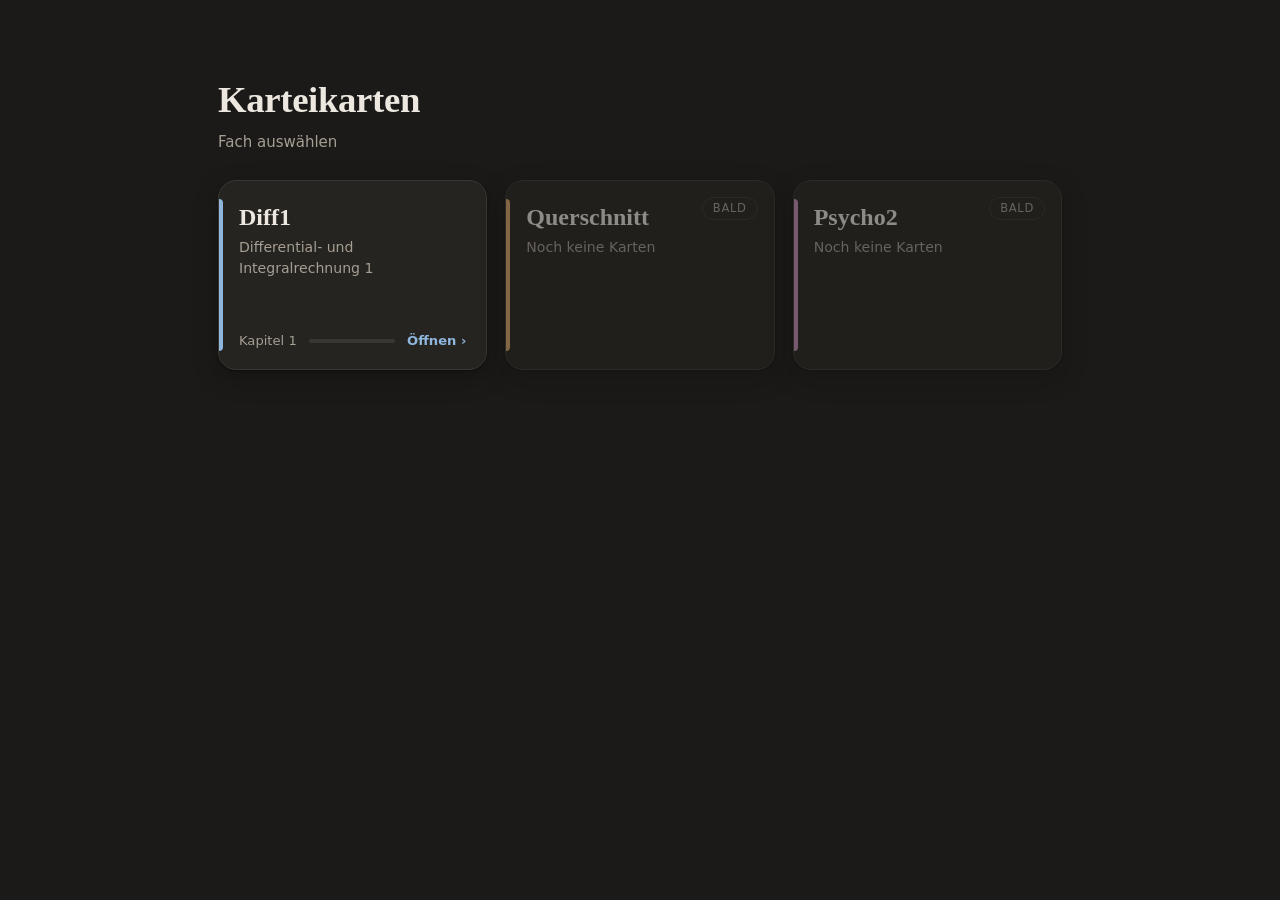
==== commit b11d4783: "Startseite mit Kacheln (Diff1, Querschnitt, Psycho2); Karten nach diff1.html Co-Authored-By: Claude " ====
--- a/index.html
+++ b/index.html
@@ -2,552 +2,134 @@
 <html lang="de">
 <head>
 <meta charset="utf-8">
-<meta name="viewport" content="width=device-width, initial-scale=1">
-<title>DiffInt Karteikarten</title>
-<meta name="theme-color" content="#f6f3ee" media="(prefers-color-scheme: light)">
-<meta name="theme-color" content="#1b1a18" media="(prefers-color-scheme: dark)">
+<meta name="viewport" content="width=device-width, initial-scale=1, viewport-fit=cover">
+<title>Karteikarten</title>
+<meta name="color-scheme" content="dark">
+<meta name="theme-color" content="#1b1a18">
 <meta name="apple-mobile-web-app-capable" content="yes">
 <meta name="mobile-web-app-capable" content="yes">
-<meta name="apple-mobile-web-app-status-bar-style" content="default">
+<meta name="apple-mobile-web-app-status-bar-style" content="black-translucent">
 <meta name="apple-mobile-web-app-title" content="Karteikarten">
 <link rel="manifest" href="manifest.webmanifest">
 <link rel="apple-touch-icon" href="apple-touch-icon.png">
 <link rel="icon" type="image/png" href="icon-192.png">
 <style>
   :root {
-    --bg: #f6f3ee;
-    --paper: #fffdf9;
-    --ink: #22201c;
-    --muted: #6f6a62;
-    --line: #e4ddd2;
-    --red: #e0574a;
-    --red-soft: #f7c9c3;
-    --green: #3e8e6e;
-    --green-soft: #d6ebe1;
-    --accent: #2f5d8a;
-    --shadow: 0 1px 2px rgba(0,0,0,.05), 0 8px 24px rgba(40,30,20,.08);
-  }
-  @media (prefers-color-scheme: dark) {
-    :root {
-      --bg: #1b1a18;
-      --paper: #262421;
-      --ink: #ece7df;
-      --muted: #a59e93;
-      --line: #3a3732;
-      --red: #ee7466;
-      --red-soft: #4a2622;
-      --green: #6cc49f;
-      --green-soft: #213a30;
-      --accent: #8fb6dc;
-      --shadow: 0 1px 2px rgba(0,0,0,.3), 0 8px 24px rgba(0,0,0,.35);
-    }
+    --bg: #1b1a18; --paper: #262421; --ink: #ece7df; --muted: #a59e93;
+    --line: #3a3732; --accent: #8fb6dc; --green: #6cc49f;
   }
   * { box-sizing: border-box; }
   html, body { margin: 0; }
   body {
-    background: var(--bg);
-    color: var(--ink);
-    font-family: Inter, -apple-system, system-ui, sans-serif;
-    font-size: 15px;
-    line-height: 1.5;
-    min-height: 100vh;
+    background: var(--bg); color: var(--ink);
+    font: 15px/1.5 -apple-system, system-ui, "Segoe UI", sans-serif;
+    -webkit-text-size-adjust: 100%;
+    min-height: 100vh; min-height: 100dvh;
   }
-  .wrap { max-width: 640px; margin: 0 auto; padding: 18px 16px 40px; }
-  header h1 {
-    font-family: "Source Serif 4", "New York", ui-serif, Georgia, serif;
-    font-weight: 600;
-    font-size: 1.45rem;
-    margin: 0 0 2px;
-    letter-spacing: -.01em;
+  .wrap {
+    max-width: 640px; margin: 0 auto;
+    padding: max(28px, env(safe-area-inset-top)) 18px max(32px, env(safe-area-inset-bottom));
   }
-  header p { margin: 0; color: var(--muted); font-size: .88rem; }
+  h1 {
+    font-family: "New York", Georgia, "Source Serif 4", serif;
+    font-weight: 600; font-size: 1.9rem; letter-spacing: -.01em; margin: 8px 0 4px;
+  }
+  .sub { color: var(--muted); margin: 0 0 26px; }
 
-  .seg {
-    display: flex; gap: 4px; margin: 16px 0 10px;
-    background: var(--paper); border: 1px solid var(--line);
-    border-radius: 12px; padding: 4px;
+  .grid { display: grid; gap: 14px; }
+  .tile {
+    position: relative; display: flex; flex-direction: column; justify-content: space-between;
+    min-height: 128px; padding: 18px 20px;
+    background: var(--paper); border: 1px solid var(--line); border-radius: 18px;
+    color: inherit; text-decoration: none;
+    box-shadow: 0 1px 2px rgba(0,0,0,.3), 0 8px 24px rgba(0,0,0,.25);
+    -webkit-tap-highlight-color: transparent;
+    transition: transform .15s ease, border-color .15s ease;
   }
-  .seg button {
-    flex: 1; border: 0; background: transparent; color: var(--muted);
-    font: 500 .85rem Inter, system-ui, sans-serif;
-    padding: 8px 6px; border-radius: 9px; cursor: pointer;
-    display: inline-flex; align-items: center; justify-content: center; gap: 6px;
+  a.tile:active { transform: scale(.98); }
+  a.tile:hover { border-color: var(--accent); }
+  .tile .name {
+    font-family: "New York", Georgia, "Source Serif 4", serif;
+    font-size: 1.5rem; font-weight: 600; margin: 0;
   }
-  .seg button.on { background: var(--ink); color: var(--paper); }
-  .dot { width: 9px; height: 9px; border-radius: 50%; background: var(--red); display: inline-block; flex: none; }
+  .tile .desc { color: var(--muted); font-size: .88rem; margin: 2px 0 0; }
+  .tile .foot { display: flex; align-items: center; justify-content: space-between; gap: 12px; margin-top: 16px; font-size: .82rem; color: var(--muted); }
+  .bar { flex: 1; height: 4px; background: var(--line); border-radius: 4px; overflow: hidden; }
+  .bar > div { height: 100%; width: 0; background: var(--accent); transition: width .3s; }
+  .go { color: var(--accent); font-weight: 600; white-space: nowrap; }
 
-  .status {
-    display: flex; justify-content: space-between; align-items: center;
-    color: var(--muted); font-size: .82rem; margin: 6px 2px 8px;
+  .tile.soon { opacity: .55; cursor: default; }
+  .badge {
+    position: absolute; top: 16px; right: 16px;
+    font-size: .72rem; letter-spacing: .06em; text-transform: uppercase;
+    color: var(--muted); border: 1px solid var(--line); border-radius: 999px; padding: 2px 10px;
   }
-  .bar { height: 4px; background: var(--line); border-radius: 4px; overflow: hidden; margin-bottom: 14px; }
-  .bar > div { height: 100%; background: var(--accent); width: 0; transition: width .25s; }
+  .stripe { position: absolute; left: 0; top: 18px; bottom: 18px; width: 4px; border-radius: 0 4px 4px 0; }
+  .t-diff .stripe { background: var(--accent); }
+  .t-quer .stripe { background: #d9a86c; }
+  .t-psy .stripe { background: #c58fb8; }
 
-  .card {
-    position: relative;
-    background: var(--paper);
-    border: 1px solid var(--line);
-    border-radius: 16px;
-    box-shadow: var(--shadow);
-    min-height: 330px;
-    padding: 22px 20px 20px;
-    cursor: pointer;
-    user-select: none;
-    -webkit-tap-highlight-color: transparent;
-    transition: transform .18s ease;
+  @media (min-width: 800px) {
+    .wrap { max-width: 880px; padding-top: 64px; }
+    h1 { font-size: 2.3rem; }
+    .grid { grid-template-columns: repeat(3, 1fr); gap: 18px; }
+    .tile { min-height: 190px; }
   }
-  .card:active { transform: scale(.995); }
-  .card .meta {
-    display: flex; align-items: center; gap: 8px;
-    font-size: .76rem; text-transform: uppercase; letter-spacing: .06em;
-    color: var(--muted); margin-bottom: 14px;
-  }
-  .card .side-label {
-    margin-left: auto; font-weight: 600; letter-spacing: .08em;
-  }
-  .card.back .side-label { color: var(--green); }
-  .card .reddot {
-    position: absolute; right: -6px; top: 26px; width: 14px; height: 14px;
-    border-radius: 50%; background: var(--red); opacity: .85;
-  }
-  .face { font-family: "Source Serif 4", "New York", ui-serif, Georgia, serif; font-size: 1.08rem; }
-  .face p { margin: 0 0 .7em; }
-  .face ul, .face ol { margin: 0 0 .7em; padding-left: 1.2em; }
-  .face li { margin-bottom: .35em; }
-  .face .q-title { font-size: 1.22rem; font-weight: 600; line-height: 1.35; margin-bottom: .6em; }
-  .face .dm { overflow-x: auto; overflow-y: hidden; padding: 2px 0; margin: .5em 0; }
-  .face math { font-family: "STIX Two Math", "Cambria Math", "Latin Modern Math", math, serif; font-size: 1.05em; }
-  .face math[display="block"] { display: block math; }
-  .tip {
-    font-family: Inter, -apple-system, system-ui, sans-serif; font-size: .86rem;
-    background: var(--green-soft); border-radius: 10px; padding: 9px 12px; margin-top: 10px;
-  }
-  .tip b { font-weight: 600; }
-  .warn { background: var(--red-soft); }
-  .hint-tap {
-    position: absolute; bottom: 12px; left: 0; right: 0; text-align: center;
-    color: var(--muted); font-size: .78rem;
-  }
-  .card.back .hint-tap { display: none; }
-  .card.front { padding-bottom: 44px; }
-
-  .controls { display: flex; gap: 8px; margin-top: 14px; }
-  .controls button, .rate button {
-    flex: 1; border: 1px solid var(--line); background: var(--paper); color: var(--ink);
-    font: 500 .9rem Inter, system-ui, sans-serif; padding: 11px 8px; border-radius: 12px; cursor: pointer;
-  }
-  .controls button:disabled { opacity: .4; cursor: default; }
-  .rate { display: none; gap: 8px; margin-top: 10px; }
-  .rate.show { display: flex; }
-  .rate .again { border-color: var(--red); color: var(--red); }
-  .rate .known { border-color: var(--green); color: var(--green); }
-  .tools { display: flex; gap: 14px; justify-content: center; margin-top: 16px; }
-  .tools button {
-    border: 0; background: none; color: var(--accent); cursor: pointer;
-    font: 500 .85rem Inter, system-ui, sans-serif; padding: 4px;
-  }
-  .empty {
-    text-align: center; color: var(--muted); padding: 60px 20px;
-    font-family: "Source Serif 4", "New York", ui-serif, Georgia, serif; font-size: 1.05rem;
-  }
-  .loading .face { visibility: hidden; }
-  footer { margin-top: 26px; color: var(--muted); font-size: .78rem; text-align: center; }
-  #data { display: none; }
 </style>
 </head>
 <body>
 <div class="wrap">
-  <header>
-    <h1>Kapitel 1 · Folgen und Grenzwerte</h1>
-    <p>Karteikarten zum Kurzskript DiffInt 1 (Dr. Reichert)</p>
-  </header>
+  <h1>Karteikarten</h1>
+  <p class="sub">Fach auswählen</p>
 
-  <div class="seg" id="seg">
-    <button data-f="red" class="on"><span class="dot"></span>Rot markiert</button>
-    <button data-f="all">Alle</button>
-    <button data-f="again">Nochmal</button>
-  </div>
+  <div class="grid">
+    <a class="tile t-diff" href="diff1.html">
+      <span class="stripe"></span>
+      <div>
+        <h2 class="name">Diff1</h2>
+        <p class="desc">Differential- und Integralrechnung 1</p>
+      </div>
+      <div class="foot">
+        <span id="diffProg">Kapitel 1</span>
+        <div class="bar"><div id="diffBar"></div></div>
+        <span class="go">Öffnen ›</span>
+      </div>
+    </a>
 
-  <div class="status"><span id="count"></span><span id="score"></span></div>
-  <div class="bar"><div id="prog"></div></div>
+    <div class="tile soon t-quer" aria-disabled="true">
+      <span class="stripe"></span>
+      <span class="badge">bald</span>
+      <div>
+        <h2 class="name">Querschnitt</h2>
+        <p class="desc">Noch keine Karten</p>
+      </div>
+    </div>
 
-  <div id="stage"></div>
-
-  <div class="rate" id="rate">
-    <button class="again" id="btnAgain">✗ Nochmal</button>
-    <button class="known" id="btnKnown">✓ Gewusst</button>
-  </div>
-  <div class="controls">
-    <button id="btnPrev">← Zurück</button>
-    <button id="btnFlip">Umdrehen</button>
-    <button id="btnNext">Weiter →</button>
-  </div>
-  <div class="tools">
-    <button id="btnShuffle">Mischen</button>
-    <button id="btnOrder">Skript-Reihenfolge</button>
-    <button id="btnReset">Fortschritt zurücksetzen</button>
-  </div>
-  <footer>Karte antippen oder Leertaste zum Umdrehen · Pfeiltasten zum Blättern</footer>
-</div>
-
-<!-- ================= KARTEN ================= -->
-<div id="data">
-
-  <!-- ---------- nicht rot markiert ---------- -->
-  <div class="c" data-red="0" data-src="Bemerkung 1.0.1">
-    <div class="q"><div class="q-title"><math display="inline" xmlns="http://www.w3.org/1998/Math/MathML"><semantics><mrow><mo stretchy="true" form="prefix">(</mo><mi>ℝ</mi><mo>,</mo><mo>+</mo><mo>,</mo><mo>⋅</mo><mo>,</mo><mo>&lt;</mo><mo stretchy="true" form="postfix">)</mo></mrow><annotation encoding="application/x-tex">(\mathbb R,+,\cdot,&lt;)</annotation></semantics></math> ist ein … ?</div><p>Nenne die vier Eigenschaften, die darin stecken.</p></div>
-    <div class="a">
-      <p><math display="inline" xmlns="http://www.w3.org/1998/Math/MathML"><semantics><mrow><mo stretchy="true" form="prefix">(</mo><mi>ℝ</mi><mo>,</mo><mo>+</mo><mo>,</mo><mo>⋅</mo><mo>,</mo><mo>&lt;</mo><mo stretchy="true" form="postfix">)</mo></mrow><annotation encoding="application/x-tex">(\mathbb R,+,\cdot,&lt;)</annotation></semantics></math> ist ein <b>vollständiger, archimedisch angeordneter Körper</b>:</p>
-      <ol>
-        <li><math display="inline" xmlns="http://www.w3.org/1998/Math/MathML"><semantics><mrow><mo stretchy="true" form="prefix">(</mo><mi>ℝ</mi><mo>,</mo><mo>+</mo><mo>,</mo><mo>⋅</mo><mo stretchy="true" form="postfix">)</mo></mrow><annotation encoding="application/x-tex">(\mathbb R,+,\cdot)</annotation></semantics></math> ist ein <b>Körper</b> (Nullelement 0, Einselement 1)</li>
-        <li>er ist <b>angeordnet</b></li>
-        <li>er erfüllt das <b>Archimedische Axiom</b></li>
-        <li>er ist <b>vollständig</b></li>
-      </ol>
-      <div class="tip"><b>Körper</b> heißt: <math display="inline" xmlns="http://www.w3.org/1998/Math/MathML"><semantics><mrow><mo stretchy="true" form="prefix">(</mo><mi>ℝ</mi><mo>,</mo><mo>+</mo><mo stretchy="true" form="postfix">)</mo></mrow><annotation encoding="application/x-tex">(\mathbb R,+)</annotation></semantics></math> und <math display="inline" xmlns="http://www.w3.org/1998/Math/MathML"><semantics><mrow><mo stretchy="true" form="prefix">(</mo><mi>ℝ</mi><mo>\</mo><mo stretchy="false" form="prefix">{</mo><mn>0</mn><mo stretchy="false" form="postfix">}</mo><mo>,</mo><mo>⋅</mo><mo stretchy="true" form="postfix">)</mo></mrow><annotation encoding="application/x-tex">(\mathbb R\setminus\{0\},\cdot)</annotation></semantics></math> sind kommutative Gruppen, und es gelten die Distributivgesetze.</div>
+    <div class="tile soon t-psy" aria-disabled="true">
+      <span class="stripe"></span>
+      <span class="badge">bald</span>
+      <div>
+        <h2 class="name">Psycho2</h2>
+        <p class="desc">Noch keine Karten</p>
+      </div>
     </div>
   </div>
-
-  <div class="c" data-red="0" data-src="Bemerkung 1.0.1 (3)">
-    <div class="q"><div class="q-title">Wie lautet das Archimedische Axiom?</div></div>
-    <div class="a">
-      <div class="dm"><math display="block" xmlns="http://www.w3.org/1998/Math/MathML"><semantics><mrow><mo>∀</mo><mi>x</mi><mo>,</mo><mi>y</mi><mo>∈</mo><msup><mi>ℝ</mi><mo>+</mo></msup><mspace width="0.222em"></mspace><mo>∃</mo><mi>n</mi><mo>∈</mo><mi>ℕ</mi><mo>:</mo><mspace width="1.0em"></mspace><mi>n</mi><mo>⋅</mo><mi>x</mi><mo>&gt;</mo><mi>y</mi><mi>.</mi></mrow><annotation encoding="application/x-tex">\forall x,y\in\mathbb R^+\ \exists n\in\mathbb N:\quad n\cdot x&gt;y.</annotation></semantics></math></div>
-      <div class="tip"><b>Anschaulich:</b> Egal wie klein <math display="inline" xmlns="http://www.w3.org/1998/Math/MathML"><semantics><mi>x</mi><annotation encoding="application/x-tex">x</annotation></semantics></math> und wie groß <math display="inline" xmlns="http://www.w3.org/1998/Math/MathML"><semantics><mi>y</mi><annotation encoding="application/x-tex">y</annotation></semantics></math> ist – oft genug <math display="inline" xmlns="http://www.w3.org/1998/Math/MathML"><semantics><mi>x</mi><annotation encoding="application/x-tex">x</annotation></semantics></math> aufaddiert, überholt man <math display="inline" xmlns="http://www.w3.org/1998/Math/MathML"><semantics><mi>y</mi><annotation encoding="application/x-tex">y</annotation></semantics></math>. Folgerung: Zu jedem <math display="inline" xmlns="http://www.w3.org/1998/Math/MathML"><semantics><mrow><mi>ε</mi><mo>&gt;</mo><mn>0</mn></mrow><annotation encoding="application/x-tex">\varepsilon&gt;0</annotation></semantics></math> gibt es <math display="inline" xmlns="http://www.w3.org/1998/Math/MathML"><semantics><mi>n</mi><annotation encoding="application/x-tex">n</annotation></semantics></math> mit <math display="inline" xmlns="http://www.w3.org/1998/Math/MathML"><semantics><mrow><mfrac displaystyle="false"><mn>1</mn><mi>n</mi></mfrac><mo>&lt;</mo><mi>ε</mi></mrow><annotation encoding="application/x-tex">\tfrac1n&lt;\varepsilon</annotation></semantics></math> – das brauchst du ständig bei Grenzwertbeweisen!</div>
-    </div>
-  </div>
-
-  <div class="c" data-red="0" data-src="Bemerkung 1.0.1 (4)">
-    <div class="q"><div class="q-title">Was bedeutet „<math display="inline" xmlns="http://www.w3.org/1998/Math/MathML"><semantics><mi>ℝ</mi><annotation encoding="application/x-tex">\mathbb R</annotation></semantics></math> ist vollständig“?</div></div>
-    <div class="a">
-      <ul>
-        <li>Jede nichtleere, nach oben beschränkte Teilmenge <math display="inline" xmlns="http://www.w3.org/1998/Math/MathML"><semantics><mrow><mi>M</mi><mo>⊆</mo><mi>ℝ</mi></mrow><annotation encoding="application/x-tex">M\subseteq\mathbb R</annotation></semantics></math> besitzt eine kleinste obere Schranke, das <b>Supremum</b> <math display="inline" xmlns="http://www.w3.org/1998/Math/MathML"><semantics><mrow><mo>sup</mo><mi>M</mi><mo>∈</mo><mi>ℝ</mi></mrow><annotation encoding="application/x-tex">\sup M\in\mathbb R</annotation></semantics></math>.</li>
-        <li>Jede nichtleere, nach unten beschränkte Teilmenge <math display="inline" xmlns="http://www.w3.org/1998/Math/MathML"><semantics><mrow><mi>M</mi><mo>⊆</mo><mi>ℝ</mi></mrow><annotation encoding="application/x-tex">M\subseteq\mathbb R</annotation></semantics></math> besitzt eine größte untere Schranke, das <b>Infimum</b> <math display="inline" xmlns="http://www.w3.org/1998/Math/MathML"><semantics><mrow><mo>inf</mo><mi>M</mi><mo>∈</mo><mi>ℝ</mi></mrow><annotation encoding="application/x-tex">\inf M\in\mathbb R</annotation></semantics></math>.</li>
-      </ul>
-      <div class="tip"><b>Gegenbeispiel:</b> In <math display="inline" xmlns="http://www.w3.org/1998/Math/MathML"><semantics><mi>ℚ</mi><annotation encoding="application/x-tex">\mathbb Q</annotation></semantics></math> hat <math display="inline" xmlns="http://www.w3.org/1998/Math/MathML"><semantics><mrow><mo stretchy="false" form="prefix">{</mo><mi>q</mi><mo>∈</mo><mi>ℚ</mi><mo>:</mo><msup><mi>q</mi><mn>2</mn></msup><mo>&lt;</mo><mn>2</mn><mo stretchy="false" form="postfix">}</mo></mrow><annotation encoding="application/x-tex">\{q\in\mathbb Q: q^2&lt;2\}</annotation></semantics></math> kein Supremum – <math display="inline" xmlns="http://www.w3.org/1998/Math/MathML"><semantics><mi>ℚ</mi><annotation encoding="application/x-tex">\mathbb Q</annotation></semantics></math> ist nicht vollständig.</div>
-    </div>
-  </div>
-
-  <div class="c" data-red="0" data-src="Definition 1.0.1 · Bem. 1.0.2">
-    <div class="q"><div class="q-title">Was ist eine Folge reeller Zahlen?</div><p>Wie heißen <math display="inline" xmlns="http://www.w3.org/1998/Math/MathML"><semantics><msub><mi>a</mi><mi>n</mi></msub><annotation encoding="application/x-tex">a_n</annotation></semantics></math> und <math display="inline" xmlns="http://www.w3.org/1998/Math/MathML"><semantics><mi>n</mi><annotation encoding="application/x-tex">n</annotation></semantics></math>, und welche Schreibweisen gibt es?</p></div>
-    <div class="a">
-      <p>Eine <b>Abbildung</b> <math display="inline" xmlns="http://www.w3.org/1998/Math/MathML"><semantics><mrow><mi>f</mi><mo>:</mo><mi>ℕ</mi><mo>→</mo><mi>ℝ</mi></mrow><annotation encoding="application/x-tex">f:\mathbb N\to\mathbb R</annotation></semantics></math>. Für <math display="inline" xmlns="http://www.w3.org/1998/Math/MathML"><semantics><mrow><mi>n</mi><mo>∈</mo><mi>ℕ</mi></mrow><annotation encoding="application/x-tex">n\in\mathbb N</annotation></semantics></math> heißt <math display="inline" xmlns="http://www.w3.org/1998/Math/MathML"><semantics><mrow><msub><mi>a</mi><mi>n</mi></msub><mo>=</mo><mi>f</mi><mrow><mo stretchy="true" form="prefix">(</mo><mi>n</mi><mo stretchy="true" form="postfix">)</mo></mrow></mrow><annotation encoding="application/x-tex">a_n=f(n)</annotation></semantics></math> das <b><math display="inline" xmlns="http://www.w3.org/1998/Math/MathML"><semantics><mi>n</mi><annotation encoding="application/x-tex">n</annotation></semantics></math>-te Folgeglied</b>, <math display="inline" xmlns="http://www.w3.org/1998/Math/MathML"><semantics><mi>n</mi><annotation encoding="application/x-tex">n</annotation></semantics></math> der <b>Index</b>.</p>
-      <p>Schreibweisen: <math display="inline" xmlns="http://www.w3.org/1998/Math/MathML"><semantics><mrow><mo stretchy="true" form="prefix">(</mo><msub><mi>a</mi><mn>1</mn></msub><mo>,</mo><msub><mi>a</mi><mn>2</mn></msub><mo>,</mo><msub><mi>a</mi><mn>3</mn></msub><mo>,</mo><mi>…</mi><mo stretchy="true" form="postfix">)</mo></mrow><annotation encoding="application/x-tex">(a_1,a_2,a_3,\dots)</annotation></semantics></math>, <math display="inline" xmlns="http://www.w3.org/1998/Math/MathML"><semantics><msub><mrow><mo stretchy="true" form="prefix">(</mo><msub><mi>a</mi><mi>n</mi></msub><mo stretchy="true" form="postfix">)</mo></mrow><mrow><mi>n</mi><mo>∈</mo><mi>ℕ</mi></mrow></msub><annotation encoding="application/x-tex">(a_n)_{n\in\mathbb N}</annotation></semantics></math> oder <math display="inline" xmlns="http://www.w3.org/1998/Math/MathML"><semantics><mrow><mo stretchy="true" form="prefix">(</mo><msub><mi>a</mi><mi>n</mi></msub><mo stretchy="true" form="postfix">)</mo></mrow><annotation encoding="application/x-tex">(a_n)</annotation></semantics></math>.</p>
-      <div class="tip"><b>Erweiterung:</b> Als Indexmenge ist auch <math display="inline" xmlns="http://www.w3.org/1998/Math/MathML"><semantics><mrow><msub><mi>I</mi><mi>m</mi></msub><mo>=</mo><mo stretchy="false" form="prefix">{</mo><mi>n</mi><mo>∈</mo><mi>ℤ</mi><mo>:</mo><mi>n</mi><mo>≥</mo><mi>m</mi><mo stretchy="false" form="postfix">}</mo></mrow><annotation encoding="application/x-tex">I_m=\{n\in\mathbb Z: n\ge m\}</annotation></semantics></math> erlaubt, dann schreibt man <math display="inline" xmlns="http://www.w3.org/1998/Math/MathML"><semantics><msub><mrow><mo stretchy="true" form="prefix">(</mo><msub><mi>a</mi><mi>n</mi></msub><mo stretchy="true" form="postfix">)</mo></mrow><mrow><mi>n</mi><mo>≥</mo><mi>m</mi></mrow></msub><annotation encoding="application/x-tex">(a_n)_{n\ge m}</annotation></semantics></math>.</div>
-    </div>
-  </div>
-
-  <!-- ---------- rot markiert ---------- -->
-  <div class="c" data-red="1" data-src="Definition 1.0.2">
-    <div class="q"><div class="q-title">Monotonie von Folgen</div><p>Wann heißt <math display="inline" xmlns="http://www.w3.org/1998/Math/MathML"><semantics><msub><mrow><mo stretchy="true" form="prefix">(</mo><msub><mi>a</mi><mi>n</mi></msub><mo stretchy="true" form="postfix">)</mo></mrow><mrow><mi>n</mi><mo>∈</mo><mi>ℕ</mi></mrow></msub><annotation encoding="application/x-tex">(a_n)_{n\in\mathbb N}</annotation></semantics></math></p><ul><li>monoton wachsend,</li><li>streng monoton wachsend,</li><li>monoton fallend,</li><li>streng monoton fallend?</li></ul></div>
-    <div class="a">
-      <ul>
-        <li><b>monoton wachsend:</b> <math display="inline" xmlns="http://www.w3.org/1998/Math/MathML"><semantics><mrow><msub><mi>a</mi><mi>n</mi></msub><mo>≤</mo><msub><mi>a</mi><mrow><mi>n</mi><mo>+</mo><mn>1</mn></mrow></msub><mspace width="0.222em"></mspace><mspace width="0.222em"></mspace><mo>∀</mo><mi>n</mi><mo>∈</mo><mi>ℕ</mi></mrow><annotation encoding="application/x-tex">a_n\le a_{n+1}\ \ \forall n\in\mathbb N</annotation></semantics></math></li>
-        <li><b>streng monoton wachsend:</b> <math display="inline" xmlns="http://www.w3.org/1998/Math/MathML"><semantics><mrow><msub><mi>a</mi><mi>n</mi></msub><mo>&lt;</mo><msub><mi>a</mi><mrow><mi>n</mi><mo>+</mo><mn>1</mn></mrow></msub><mspace width="0.222em"></mspace><mspace width="0.222em"></mspace><mo>∀</mo><mi>n</mi><mo>∈</mo><mi>ℕ</mi></mrow><annotation encoding="application/x-tex">a_n&lt; a_{n+1}\ \ \forall n\in\mathbb N</annotation></semantics></math></li>
-        <li><b>monoton fallend:</b> <math display="inline" xmlns="http://www.w3.org/1998/Math/MathML"><semantics><mrow><msub><mi>a</mi><mi>n</mi></msub><mo>≥</mo><msub><mi>a</mi><mrow><mi>n</mi><mo>+</mo><mn>1</mn></mrow></msub><mspace width="0.222em"></mspace><mspace width="0.222em"></mspace><mo>∀</mo><mi>n</mi><mo>∈</mo><mi>ℕ</mi></mrow><annotation encoding="application/x-tex">a_n\ge a_{n+1}\ \ \forall n\in\mathbb N</annotation></semantics></math></li>
-        <li><b>streng monoton fallend:</b> <math display="inline" xmlns="http://www.w3.org/1998/Math/MathML"><semantics><mrow><msub><mi>a</mi><mi>n</mi></msub><mo>&gt;</mo><msub><mi>a</mi><mrow><mi>n</mi><mo>+</mo><mn>1</mn></mrow></msub><mspace width="0.222em"></mspace><mspace width="0.222em"></mspace><mo>∀</mo><mi>n</mi><mo>∈</mo><mi>ℕ</mi></mrow><annotation encoding="application/x-tex">a_n&gt; a_{n+1}\ \ \forall n\in\mathbb N</annotation></semantics></math></li>
-      </ul>
-      <div class="tip"><b>Nachweis-Tipp:</b> Untersuche <math display="inline" xmlns="http://www.w3.org/1998/Math/MathML"><semantics><mrow><msub><mi>a</mi><mrow><mi>n</mi><mo>+</mo><mn>1</mn></mrow></msub><mo>−</mo><msub><mi>a</mi><mi>n</mi></msub><mo>≥</mo><mn>0</mn></mrow><annotation encoding="application/x-tex">a_{n+1}-a_n\ge 0</annotation></semantics></math> bzw. (bei positiven Gliedern) <math display="inline" xmlns="http://www.w3.org/1998/Math/MathML"><semantics><mrow><mfrac><msub><mi>a</mi><mrow><mi>n</mi><mo>+</mo><mn>1</mn></mrow></msub><msub><mi>a</mi><mi>n</mi></msub></mfrac><mo>≥</mo><mn>1</mn></mrow><annotation encoding="application/x-tex">\frac{a_{n+1}}{a_n}\ge 1</annotation></semantics></math>. Jede streng monotone Folge ist auch monoton.</div>
-    </div>
-  </div>
-
-  <div class="c" data-red="1" data-src="Definition 1.0.3 · Bem. 1.0.3">
-    <div class="q"><div class="q-title">Beschränktheit von Folgen</div><p>Wann heißt <math display="inline" xmlns="http://www.w3.org/1998/Math/MathML"><semantics><mrow><mo stretchy="true" form="prefix">(</mo><msub><mi>a</mi><mi>n</mi></msub><mo stretchy="true" form="postfix">)</mo></mrow><annotation encoding="application/x-tex">(a_n)</annotation></semantics></math> nach oben beschränkt, nach unten beschränkt, beschränkt? Und welche äquivalente Formulierung mit Betrag gibt es?</p></div>
-    <div class="a">
-      <ul>
-        <li><b>nach oben beschränkt:</b> <math display="inline" xmlns="http://www.w3.org/1998/Math/MathML"><semantics><mrow><mo>∃</mo><mi>M</mi><mo>∈</mo><mi>ℝ</mi><mo>:</mo><mspace width="0.222em"></mspace><msub><mi>a</mi><mi>n</mi></msub><mo>≤</mo><mi>M</mi><mspace width="0.222em"></mspace><mspace width="0.222em"></mspace><mo>∀</mo><mi>n</mi></mrow><annotation encoding="application/x-tex">\exists M\in\mathbb R:\ a_n\le M\ \ \forall n</annotation></semantics></math> (obere Schranke)</li>
-        <li><b>nach unten beschränkt:</b> <math display="inline" xmlns="http://www.w3.org/1998/Math/MathML"><semantics><mrow><mo>∃</mo><mi>L</mi><mo>∈</mo><mi>ℝ</mi><mo>:</mo><mspace width="0.222em"></mspace><msub><mi>a</mi><mi>n</mi></msub><mo>≥</mo><mi>L</mi><mspace width="0.222em"></mspace><mspace width="0.222em"></mspace><mo>∀</mo><mi>n</mi></mrow><annotation encoding="application/x-tex">\exists L\in\mathbb R:\ a_n\ge L\ \ \forall n</annotation></semantics></math> (untere Schranke)</li>
-        <li><b>beschränkt:</b> nach oben <i>und</i> nach unten beschränkt</li>
-      </ul>
-      <p>Äquivalent: <math display="inline" xmlns="http://www.w3.org/1998/Math/MathML"><semantics><mrow><mo stretchy="true" form="prefix">(</mo><msub><mi>a</mi><mi>n</mi></msub><mo stretchy="true" form="postfix">)</mo></mrow><annotation encoding="application/x-tex">(a_n)</annotation></semantics></math> beschränkt <math display="inline" xmlns="http://www.w3.org/1998/Math/MathML"><semantics><mrow><mo>⇔</mo><mo>∃</mo><mi>N</mi><mo>∈</mo><msubsup><mi>ℝ</mi><mn>0</mn><mo>+</mo></msubsup><mo>:</mo><mspace width="0.222em"></mspace><mrow><mo stretchy="true" form="prefix">|</mo><msub><mi>a</mi><mi>n</mi></msub><mo stretchy="true" form="postfix">|</mo></mrow><mo>≤</mo><mi>N</mi><mspace width="0.222em"></mspace><mspace width="0.222em"></mspace><mo>∀</mo><mi>n</mi><mi>.</mi></mrow><annotation encoding="application/x-tex">\iff \exists N\in\mathbb R_0^+:\ |a_n|\le N\ \ \forall n.</annotation></semantics></math></p>
-      <div class="tip">Man kann <math display="inline" xmlns="http://www.w3.org/1998/Math/MathML"><semantics><mrow><mi>N</mi><mo>=</mo><mo>max</mo><mo stretchy="false" form="prefix">{</mo><mrow><mo stretchy="true" form="prefix">|</mo><mi>M</mi><mo stretchy="true" form="postfix">|</mo></mrow><mo>,</mo><mrow><mo stretchy="true" form="prefix">|</mo><mi>L</mi><mo stretchy="true" form="postfix">|</mo></mrow><mo stretchy="false" form="postfix">}</mo></mrow><annotation encoding="application/x-tex">N=\max\{|M|,|L|\}</annotation></semantics></math> wählen.</div>
-    </div>
-  </div>
-
-  <div class="c" data-red="0" data-src="Bemerkung 1.0.4">
-    <div class="q"><div class="q-title">Was weißt du sofort über die Beschränktheit einer monotonen Folge?</div></div>
-    <div class="a">
-      <ul>
-        <li>Monoton <b>wachsend</b> ⇒ nach <b>unten</b> beschränkt, denn <math display="inline" xmlns="http://www.w3.org/1998/Math/MathML"><semantics><mrow><msub><mi>a</mi><mi>n</mi></msub><mo>≥</mo><msub><mi>a</mi><mn>1</mn></msub></mrow><annotation encoding="application/x-tex">a_n\ge a_1</annotation></semantics></math>. Untere Schranke <math display="inline" xmlns="http://www.w3.org/1998/Math/MathML"><semantics><mrow><mi>L</mi><mo>=</mo><msub><mi>a</mi><mn>1</mn></msub></mrow><annotation encoding="application/x-tex">L=a_1</annotation></semantics></math>.</li>
-        <li>Monoton <b>fallend</b> ⇒ nach <b>oben</b> beschränkt, denn <math display="inline" xmlns="http://www.w3.org/1998/Math/MathML"><semantics><mrow><msub><mi>a</mi><mi>n</mi></msub><mo>≤</mo><msub><mi>a</mi><mn>1</mn></msub></mrow><annotation encoding="application/x-tex">a_n\le a_1</annotation></semantics></math>. Obere Schranke <math display="inline" xmlns="http://www.w3.org/1998/Math/MathML"><semantics><mrow><mi>M</mi><mo>=</mo><msub><mi>a</mi><mn>1</mn></msub></mrow><annotation encoding="application/x-tex">M=a_1</annotation></semantics></math>.</li>
-      </ul>
-      <div class="tip">Für „beschränkt“ fehlt also jeweils nur noch die andere Seite – praktisch beim Hauptsatz über monotone Folgen.</div>
-    </div>
-  </div>
-
-  <div class="c" data-red="1" data-src="Definition 1.0.4">
-    <div class="q"><div class="q-title">Definiere: <math display="inline" xmlns="http://www.w3.org/1998/Math/MathML"><semantics><mrow><mi>a</mi><mo>∈</mo><mi>ℝ</mi></mrow><annotation encoding="application/x-tex">a\in\mathbb R</annotation></semantics></math> heißt Grenzwert (Limes) der Folge <math display="inline" xmlns="http://www.w3.org/1998/Math/MathML"><semantics><mrow><mo stretchy="true" form="prefix">(</mo><msub><mi>a</mi><mi>n</mi></msub><mo stretchy="true" form="postfix">)</mo></mrow><annotation encoding="application/x-tex">(a_n)</annotation></semantics></math>.</div><p>Bitte mit Quantoren!</p></div>
-    <div class="a">
-      <div class="dm"><math display="block" xmlns="http://www.w3.org/1998/Math/MathML"><semantics><mrow><mo>∀</mo><mi>ε</mi><mo>&gt;</mo><mn>0</mn><mspace width="0.222em"></mspace><mo>∃</mo><msub><mi>n</mi><mn>0</mn></msub><mo>∈</mo><mi>ℕ</mi><mspace width="0.222em"></mspace><mo>∀</mo><mi>n</mi><mo>≥</mo><msub><mi>n</mi><mn>0</mn></msub><mo>:</mo><mspace width="1.0em"></mspace><mrow><mo stretchy="true" form="prefix">|</mo><msub><mi>a</mi><mi>n</mi></msub><mo>−</mo><mi>a</mi><mo stretchy="true" form="postfix">|</mo></mrow><mo>&lt;</mo><mi>ε</mi><mi>.</mi></mrow><annotation encoding="application/x-tex">\forall\varepsilon&gt;0\ \exists n_0\in\mathbb N\ \forall n\ge n_0:\quad |a_n-a|&lt;\varepsilon.</annotation></semantics></math></div>
-      <p>Schreibweise: <math display="inline" xmlns="http://www.w3.org/1998/Math/MathML"><semantics><mrow><msub><mi>a</mi><mi>n</mi></msub><mo>→</mo><mi>a</mi></mrow><annotation encoding="application/x-tex">a_n\to a</annotation></semantics></math> für <math display="inline" xmlns="http://www.w3.org/1998/Math/MathML"><semantics><mrow><mi>n</mi><mo>→</mo><mi>∞</mi></mrow><annotation encoding="application/x-tex">n\to\infty</annotation></semantics></math>, <math display="inline" xmlns="http://www.w3.org/1998/Math/MathML"><semantics><mrow><mspace width="0.278em"></mspace><msub><mi>a</mi><mi>n</mi></msub><mover><mo>→</mo><mrow><mi>n</mi><mo>→</mo><mi>∞</mi></mrow></mover><mi>a</mi></mrow><annotation encoding="application/x-tex">\;a_n\xrightarrow{n\to\infty}a</annotation></semantics></math>, <math display="inline" xmlns="http://www.w3.org/1998/Math/MathML"><semantics><mrow><mspace width="0.278em"></mspace><munder><mo>lim</mo><mrow><mi>n</mi><mo>→</mo><mi>∞</mi></mrow></munder><msub><mi>a</mi><mi>n</mi></msub><mo>=</mo><mi>a</mi></mrow><annotation encoding="application/x-tex">\;\lim\limits_{n\to\infty}a_n=a</annotation></semantics></math>.</p>
-      <div class="tip"><b>Anschaulich (Bem. 1.0.5):</b> In jeder <math display="inline" xmlns="http://www.w3.org/1998/Math/MathML"><semantics><mi>ε</mi><annotation encoding="application/x-tex">\varepsilon</annotation></semantics></math>-Umgebung <math display="inline" xmlns="http://www.w3.org/1998/Math/MathML"><semantics><mrow><mo stretchy="false" form="postfix">]</mo><mi>a</mi><mo>−</mo><mi>ε</mi><mo>,</mo><mi>a</mi><mo>+</mo><mi>ε</mi><mo stretchy="false" form="prefix">[</mo></mrow><annotation encoding="application/x-tex">]a-\varepsilon,a+\varepsilon[</annotation></semantics></math> liegen <i>fast alle</i> Folgeglieder – alle bis auf endlich viele. <math display="inline" xmlns="http://www.w3.org/1998/Math/MathML"><semantics><msub><mi>n</mi><mn>0</mn></msub><annotation encoding="application/x-tex">n_0</annotation></semantics></math> darf von <math display="inline" xmlns="http://www.w3.org/1998/Math/MathML"><semantics><mi>ε</mi><annotation encoding="application/x-tex">\varepsilon</annotation></semantics></math> abhängen!</div>
-      <div class="tip warn"><b>Achtung Tippfehler im Skript:</b> dort steht „<math display="inline" xmlns="http://www.w3.org/1998/Math/MathML"><semantics><mrow><mo>∃</mo><msub><mi>n</mi><mn>0</mn></msub><mo>∈</mo><mi>n</mi></mrow><annotation encoding="application/x-tex">\exists n_0\in n</annotation></semantics></math>“ und „<math display="inline" xmlns="http://www.w3.org/1998/Math/MathML"><semantics><mrow><mo>lim</mo><msub><mi>a</mi><mi>n</mi></msub><mo>=</mo><mi>n</mi></mrow><annotation encoding="application/x-tex">\lim a_n=n</annotation></semantics></math>“ – gemeint ist <math display="inline" xmlns="http://www.w3.org/1998/Math/MathML"><semantics><mrow><msub><mi>n</mi><mn>0</mn></msub><mo>∈</mo><mi>ℕ</mi></mrow><annotation encoding="application/x-tex">n_0\in\mathbb N</annotation></semantics></math> und <math display="inline" xmlns="http://www.w3.org/1998/Math/MathML"><semantics><mrow><mo>lim</mo><msub><mi>a</mi><mi>n</mi></msub><mo>=</mo><mi>a</mi></mrow><annotation encoding="application/x-tex">\lim a_n=a</annotation></semantics></math>.</div>
-    </div>
-  </div>
-
-  <div class="c" data-red="0" data-src="Satz 1.0.1">
-    <div class="q"><div class="q-title">Kann eine Folge zwei verschiedene Grenzwerte haben?</div><p>Wie geht die Beweisidee?</p></div>
-    <div class="a">
-      <p><b>Nein – der Grenzwert ist eindeutig.</b></p>
-      <div class="tip"><b>Beweisidee:</b> Angenommen <math display="inline" xmlns="http://www.w3.org/1998/Math/MathML"><semantics><mrow><msub><mi>a</mi><mi>n</mi></msub><mo>→</mo><mi>a</mi></mrow><annotation encoding="application/x-tex">a_n\to a</annotation></semantics></math> und <math display="inline" xmlns="http://www.w3.org/1998/Math/MathML"><semantics><mrow><msub><mi>a</mi><mi>n</mi></msub><mo>→</mo><mi>b</mi></mrow><annotation encoding="application/x-tex">a_n\to b</annotation></semantics></math> mit <math display="inline" xmlns="http://www.w3.org/1998/Math/MathML"><semantics><mrow><mi>a</mi><mo>≠</mo><mi>b</mi></mrow><annotation encoding="application/x-tex">a\neq b</annotation></semantics></math>. Wähle <math display="inline" xmlns="http://www.w3.org/1998/Math/MathML"><semantics><mrow><mi>ε</mi><mo>=</mo><mfrac><mrow><mo stretchy="true" form="prefix">|</mo><mi>a</mi><mo>−</mo><mi>b</mi><mo stretchy="true" form="postfix">|</mo></mrow><mn>2</mn></mfrac></mrow><annotation encoding="application/x-tex">\varepsilon=\frac{|a-b|}{2}</annotation></semantics></math>. Dann müssten fast alle <math display="inline" xmlns="http://www.w3.org/1998/Math/MathML"><semantics><msub><mi>a</mi><mi>n</mi></msub><annotation encoding="application/x-tex">a_n</annotation></semantics></math> in beiden (disjunkten!) <math display="inline" xmlns="http://www.w3.org/1998/Math/MathML"><semantics><mi>ε</mi><annotation encoding="application/x-tex">\varepsilon</annotation></semantics></math>-Umgebungen liegen. Widerspruch. Formal: <math display="inline" xmlns="http://www.w3.org/1998/Math/MathML"><semantics><mrow><mrow><mo stretchy="true" form="prefix">|</mo><mi>a</mi><mo>−</mo><mi>b</mi><mo stretchy="true" form="postfix">|</mo></mrow><mo>≤</mo><mrow><mo stretchy="true" form="prefix">|</mo><mi>a</mi><mo>−</mo><msub><mi>a</mi><mi>n</mi></msub><mo stretchy="true" form="postfix">|</mo></mrow><mo>+</mo><mrow><mo stretchy="true" form="prefix">|</mo><msub><mi>a</mi><mi>n</mi></msub><mo>−</mo><mi>b</mi><mo stretchy="true" form="postfix">|</mo></mrow><mo>&lt;</mo><mn>2</mn><mi>ε</mi><mo>=</mo><mrow><mo stretchy="true" form="prefix">|</mo><mi>a</mi><mo>−</mo><mi>b</mi><mo stretchy="true" form="postfix">|</mo></mrow></mrow><annotation encoding="application/x-tex">|a-b|\le|a-a_n|+|a_n-b|&lt;2\varepsilon=|a-b|</annotation></semantics></math>.</div>
-    </div>
-  </div>
-
-  <div class="c" data-red="1" data-src="Definition 1.0.5">
-    <div class="q"><div class="q-title">Wann heißt eine Folge</div><ul><li>konvergent,</li><li>divergent,</li><li>konvergent gegen <math display="inline" xmlns="http://www.w3.org/1998/Math/MathML"><semantics><mi>a</mi><annotation encoding="application/x-tex">a</annotation></semantics></math>,</li><li>Nullfolge?</li></ul></div>
-    <div class="a">
-      <ul>
-        <li><b>konvergent:</b> sie besitzt <i>einen</i> reellen Grenzwert</li>
-        <li><b>divergent:</b> sie besitzt <i>keinen</i> reellen Grenzwert</li>
-        <li><b>konvergent gegen <math display="inline" xmlns="http://www.w3.org/1998/Math/MathML"><semantics><mi>a</mi><annotation encoding="application/x-tex">a</annotation></semantics></math>:</b> sie besitzt den Grenzwert <math display="inline" xmlns="http://www.w3.org/1998/Math/MathML"><semantics><mrow><mi>a</mi><mo>∈</mo><mi>ℝ</mi></mrow><annotation encoding="application/x-tex">a\in\mathbb R</annotation></semantics></math></li>
-        <li><b>Nullfolge:</b> sie konvergiert gegen <math display="inline" xmlns="http://www.w3.org/1998/Math/MathML"><semantics><mn>0</mn><annotation encoding="application/x-tex">0</annotation></semantics></math></li>
-      </ul>
-      <div class="tip">Auch <math display="inline" xmlns="http://www.w3.org/1998/Math/MathML"><semantics><mrow><msub><mi>a</mi><mi>n</mi></msub><mo>=</mo><mi>n</mi></mrow><annotation encoding="application/x-tex">a_n=n</annotation></semantics></math> (bestimmt divergent gegen <math display="inline" xmlns="http://www.w3.org/1998/Math/MathML"><semantics><mrow><mo>+</mo><mi>∞</mi></mrow><annotation encoding="application/x-tex">+\infty</annotation></semantics></math>) ist <b>divergent</b> – <math display="inline" xmlns="http://www.w3.org/1998/Math/MathML"><semantics><mrow><mo>+</mo><mi>∞</mi></mrow><annotation encoding="application/x-tex">+\infty</annotation></semantics></math> ist kein reeller Grenzwert.</div>
-    </div>
-  </div>
-
-  <div class="c" data-red="1" data-src="Satz 1.0.2">
-    <div class="q"><div class="q-title">Konvergenz und Beschränktheit</div><p>Welche zwei Aussagen macht Satz 1.0.2? Gilt die Umkehrung?</p></div>
-    <div class="a">
-      <ol>
-        <li>Ist <math display="inline" xmlns="http://www.w3.org/1998/Math/MathML"><semantics><mrow><mo stretchy="true" form="prefix">(</mo><msub><mi>a</mi><mi>n</mi></msub><mo stretchy="true" form="postfix">)</mo></mrow><annotation encoding="application/x-tex">(a_n)</annotation></semantics></math> <b>konvergent</b>, so ist <math display="inline" xmlns="http://www.w3.org/1998/Math/MathML"><semantics><mrow><mo stretchy="true" form="prefix">(</mo><msub><mi>a</mi><mi>n</mi></msub><mo stretchy="true" form="postfix">)</mo></mrow><annotation encoding="application/x-tex">(a_n)</annotation></semantics></math> <b>beschränkt</b>.</li>
-        <li>Ist <math display="inline" xmlns="http://www.w3.org/1998/Math/MathML"><semantics><mrow><mo stretchy="true" form="prefix">(</mo><msub><mi>a</mi><mi>n</mi></msub><mo stretchy="true" form="postfix">)</mo></mrow><annotation encoding="application/x-tex">(a_n)</annotation></semantics></math> <b>nicht beschränkt</b>, so ist <math display="inline" xmlns="http://www.w3.org/1998/Math/MathML"><semantics><mrow><mo stretchy="true" form="prefix">(</mo><msub><mi>a</mi><mi>n</mi></msub><mo stretchy="true" form="postfix">)</mo></mrow><annotation encoding="application/x-tex">(a_n)</annotation></semantics></math> <b>divergent</b>.</li>
-      </ol>
-      <p>2) ist genau die Kontraposition von 1).</p>
-      <div class="tip warn"><b>Umkehrung falsch:</b> <math display="inline" xmlns="http://www.w3.org/1998/Math/MathML"><semantics><mrow><msub><mi>a</mi><mi>n</mi></msub><mo>=</mo><msup><mrow><mo stretchy="true" form="prefix">(</mo><mo>−</mo><mn>1</mn><mo stretchy="true" form="postfix">)</mo></mrow><mi>n</mi></msup></mrow><annotation encoding="application/x-tex">a_n=(-1)^n</annotation></semantics></math> ist beschränkt (<math display="inline" xmlns="http://www.w3.org/1998/Math/MathML"><semantics><mrow><mrow><mo stretchy="true" form="prefix">|</mo><msub><mi>a</mi><mi>n</mi></msub><mo stretchy="true" form="postfix">|</mo></mrow><mo>≤</mo><mn>1</mn></mrow><annotation encoding="application/x-tex">|a_n|\le 1</annotation></semantics></math>), aber divergent.</div>
-      <div class="tip"><b>Beweisidee zu 1):</b> <math display="inline" xmlns="http://www.w3.org/1998/Math/MathML"><semantics><mrow><mi>ε</mi><mo>=</mo><mn>1</mn></mrow><annotation encoding="application/x-tex">\varepsilon=1</annotation></semantics></math> ⇒ ab <math display="inline" xmlns="http://www.w3.org/1998/Math/MathML"><semantics><msub><mi>n</mi><mn>0</mn></msub><annotation encoding="application/x-tex">n_0</annotation></semantics></math> gilt <math display="inline" xmlns="http://www.w3.org/1998/Math/MathML"><semantics><mrow><mrow><mo stretchy="true" form="prefix">|</mo><msub><mi>a</mi><mi>n</mi></msub><mo stretchy="true" form="postfix">|</mo></mrow><mo>≤</mo><mrow><mo stretchy="true" form="prefix">|</mo><mi>a</mi><mo stretchy="true" form="postfix">|</mo></mrow><mo>+</mo><mn>1</mn></mrow><annotation encoding="application/x-tex">|a_n|\le|a|+1</annotation></semantics></math>. Für die endlich vielen Glieder davor nimm das Maximum: <math display="inline" xmlns="http://www.w3.org/1998/Math/MathML"><semantics><mrow><mi>N</mi><mo>=</mo><mo>max</mo><mo stretchy="false" form="prefix">{</mo><mrow><mo stretchy="true" form="prefix">|</mo><msub><mi>a</mi><mn>1</mn></msub><mo stretchy="true" form="postfix">|</mo></mrow><mo>,</mo><mi>…</mi><mo>,</mo><mrow><mo stretchy="true" form="prefix">|</mo><msub><mi>a</mi><mrow><msub><mi>n</mi><mn>0</mn></msub><mo>−</mo><mn>1</mn></mrow></msub><mo stretchy="true" form="postfix">|</mo></mrow><mo>,</mo><mrow><mo stretchy="true" form="prefix">|</mo><mi>a</mi><mo stretchy="true" form="postfix">|</mo></mrow><mo>+</mo><mn>1</mn><mo stretchy="false" form="postfix">}</mo></mrow><annotation encoding="application/x-tex">N=\max\{|a_1|,\dots,|a_{n_0-1}|,|a|+1\}</annotation></semantics></math>.</div>
-    </div>
-  </div>
-
-  <div class="c" data-red="1" data-src="Satz 1.0.3 (1) · Bem. 1.0.6">
-    <div class="q"><div class="q-title">Seien <math display="inline" xmlns="http://www.w3.org/1998/Math/MathML"><semantics><mrow><msub><mi>a</mi><mi>n</mi></msub><mo>→</mo><mi>a</mi></mrow><annotation encoding="application/x-tex">a_n\to a</annotation></semantics></math>, <math display="inline" xmlns="http://www.w3.org/1998/Math/MathML"><semantics><mrow><msub><mi>b</mi><mi>n</mi></msub><mo>→</mo><mi>b</mi></mrow><annotation encoding="application/x-tex">b_n\to b</annotation></semantics></math> und <math display="inline" xmlns="http://www.w3.org/1998/Math/MathML"><semantics><mrow><msub><mi>a</mi><mi>n</mi></msub><mo>≤</mo><msub><mi>b</mi><mi>n</mi></msub></mrow><annotation encoding="application/x-tex">a_n\le b_n</annotation></semantics></math> für alle <math display="inline" xmlns="http://www.w3.org/1998/Math/MathML"><semantics><mi>n</mi><annotation encoding="application/x-tex">n</annotation></semantics></math>.</div><p>Was folgt für <math display="inline" xmlns="http://www.w3.org/1998/Math/MathML"><semantics><mi>a</mi><annotation encoding="application/x-tex">a</annotation></semantics></math> und <math display="inline" xmlns="http://www.w3.org/1998/Math/MathML"><semantics><mi>b</mi><annotation encoding="application/x-tex">b</annotation></semantics></math>? Und was, wenn sogar <math display="inline" xmlns="http://www.w3.org/1998/Math/MathML"><semantics><mrow><msub><mi>a</mi><mi>n</mi></msub><mo>&lt;</mo><msub><mi>b</mi><mi>n</mi></msub></mrow><annotation encoding="application/x-tex">a_n&lt;b_n</annotation></semantics></math> gilt?</p></div>
-    <div class="a">
-      <p>Es folgt <math display="inline" xmlns="http://www.w3.org/1998/Math/MathML"><semantics><mrow><mspace width="0.278em"></mspace><mi>a</mi><mo>≤</mo><mi>b</mi><mi>.</mi></mrow><annotation encoding="application/x-tex">\;a\le b.</annotation></semantics></math></p>
-      <p>Auch aus <math display="inline" xmlns="http://www.w3.org/1998/Math/MathML"><semantics><mrow><msub><mi>a</mi><mi>n</mi></msub><mo>&lt;</mo><msub><mi>b</mi><mi>n</mi></msub></mrow><annotation encoding="application/x-tex">a_n&lt;b_n</annotation></semantics></math> folgt <b>nur</b> <math display="inline" xmlns="http://www.w3.org/1998/Math/MathML"><semantics><mrow><mi>a</mi><mo>≤</mo><mi>b</mi></mrow><annotation encoding="application/x-tex">a\le b</annotation></semantics></math>, <b>nicht</b> <math display="inline" xmlns="http://www.w3.org/1998/Math/MathML"><semantics><mrow><mi>a</mi><mo>&lt;</mo><mi>b</mi></mrow><annotation encoding="application/x-tex">a&lt;b</annotation></semantics></math>!</p>
-      <div class="tip warn"><b>Gegenbeispiel (Bem. 1.0.6):</b> <math display="inline" xmlns="http://www.w3.org/1998/Math/MathML"><semantics><mrow><msub><mi>a</mi><mi>n</mi></msub><mo>=</mo><mn>0</mn><mo>&lt;</mo><mfrac><mn>1</mn><mi>n</mi></mfrac><mo>=</mo><msub><mi>b</mi><mi>n</mi></msub></mrow><annotation encoding="application/x-tex">a_n=0&lt;\frac1n=b_n</annotation></semantics></math> für alle <math display="inline" xmlns="http://www.w3.org/1998/Math/MathML"><semantics><mi>n</mi><annotation encoding="application/x-tex">n</annotation></semantics></math>, aber <math display="inline" xmlns="http://www.w3.org/1998/Math/MathML"><semantics><mrow><mo>lim</mo><msub><mi>a</mi><mi>n</mi></msub><mo>=</mo><mn>0</mn><mo>=</mo><mo>lim</mo><msub><mi>b</mi><mi>n</mi></msub></mrow><annotation encoding="application/x-tex">\lim a_n=0=\lim b_n</annotation></semantics></math>.</div>
-      <div class="tip"><b>Merke:</b> Beim Grenzübergang werden strikte Ungleichungen „weich“.</div>
-    </div>
-  </div>
-
-  <div class="c" data-red="1" data-src="Satz 1.0.3 (2)">
-    <div class="q"><div class="q-title">Formuliere das Schrankenlemma.</div><p>(auch „Sandwich-Lemma“ / Einschnürungssatz)</p></div>
-    <div class="a">
-      <p>Seien <math display="inline" xmlns="http://www.w3.org/1998/Math/MathML"><semantics><mrow><mo stretchy="true" form="prefix">(</mo><msub><mi>a</mi><mi>n</mi></msub><mo stretchy="true" form="postfix">)</mo></mrow><annotation encoding="application/x-tex">(a_n)</annotation></semantics></math>, <math display="inline" xmlns="http://www.w3.org/1998/Math/MathML"><semantics><mrow><mo stretchy="true" form="prefix">(</mo><msub><mi>b</mi><mi>n</mi></msub><mo stretchy="true" form="postfix">)</mo></mrow><annotation encoding="application/x-tex">(b_n)</annotation></semantics></math> konvergent mit <math display="inline" xmlns="http://www.w3.org/1998/Math/MathML"><semantics><mrow><mo>lim</mo><msub><mi>a</mi><mi>n</mi></msub><mo>=</mo><mi>a</mi></mrow><annotation encoding="application/x-tex">\lim a_n=a</annotation></semantics></math>, <math display="inline" xmlns="http://www.w3.org/1998/Math/MathML"><semantics><mrow><mo>lim</mo><msub><mi>b</mi><mi>n</mi></msub><mo>=</mo><mi>b</mi></mrow><annotation encoding="application/x-tex">\lim b_n=b</annotation></semantics></math>. Ist <math display="inline" xmlns="http://www.w3.org/1998/Math/MathML"><semantics><mrow><mo stretchy="true" form="prefix">(</mo><msub><mi>c</mi><mi>n</mi></msub><mo stretchy="true" form="postfix">)</mo></mrow><annotation encoding="application/x-tex">(c_n)</annotation></semantics></math> eine Folge mit</p>
-      <div class="dm"><math display="block" xmlns="http://www.w3.org/1998/Math/MathML"><semantics><mrow><msub><mi>a</mi><mi>n</mi></msub><mo>≤</mo><msub><mi>c</mi><mi>n</mi></msub><mo>≤</mo><msub><mi>b</mi><mi>n</mi></msub><mspace width="1.0em"></mspace><mo>∀</mo><mi>n</mi><mo>∈</mo><mi>ℕ</mi></mrow><annotation encoding="application/x-tex">a_n\le c_n\le b_n\quad\forall n\in\mathbb N</annotation></semantics></math></div>
-      <p>und ist <math display="inline" xmlns="http://www.w3.org/1998/Math/MathML"><semantics><mrow><mi>a</mi><mo>=</mo><mi>b</mi></mrow><annotation encoding="application/x-tex">a=b</annotation></semantics></math>, so konvergiert auch <math display="inline" xmlns="http://www.w3.org/1998/Math/MathML"><semantics><mrow><mo stretchy="true" form="prefix">(</mo><msub><mi>c</mi><mi>n</mi></msub><mo stretchy="true" form="postfix">)</mo></mrow><annotation encoding="application/x-tex">(c_n)</annotation></semantics></math> gegen <math display="inline" xmlns="http://www.w3.org/1998/Math/MathML"><semantics><mi>a</mi><annotation encoding="application/x-tex">a</annotation></semantics></math> (bzw. <math display="inline" xmlns="http://www.w3.org/1998/Math/MathML"><semantics><mi>b</mi><annotation encoding="application/x-tex">b</annotation></semantics></math>).</p>
-      <div class="tip"><b>Wichtig:</b> Die Konvergenz von <math display="inline" xmlns="http://www.w3.org/1998/Math/MathML"><semantics><mrow><mo stretchy="true" form="prefix">(</mo><msub><mi>c</mi><mi>n</mi></msub><mo stretchy="true" form="postfix">)</mo></mrow><annotation encoding="application/x-tex">(c_n)</annotation></semantics></math> wird hier <i>gefolgert</i>, nicht vorausgesetzt! Typische Anwendung: <math display="inline" xmlns="http://www.w3.org/1998/Math/MathML"><semantics><mrow><mn>0</mn><mo>≤</mo><mrow><mo stretchy="true" form="prefix">|</mo><msub><mi>c</mi><mi>n</mi></msub><mo stretchy="true" form="postfix">|</mo></mrow><mo>≤</mo><msub><mi>b</mi><mi>n</mi></msub></mrow><annotation encoding="application/x-tex">0\le|c_n|\le b_n</annotation></semantics></math> mit <math display="inline" xmlns="http://www.w3.org/1998/Math/MathML"><semantics><mrow><msub><mi>b</mi><mi>n</mi></msub><mo>→</mo><mn>0</mn></mrow><annotation encoding="application/x-tex">b_n\to 0</annotation></semantics></math> ⇒ <math display="inline" xmlns="http://www.w3.org/1998/Math/MathML"><semantics><mrow><msub><mi>c</mi><mi>n</mi></msub><mo>→</mo><mn>0</mn></mrow><annotation encoding="application/x-tex">c_n\to 0</annotation></semantics></math>.</div>
-    </div>
-  </div>
-
-  <div class="c" data-red="1" data-src="Bemerkung 1.0.7">
-    <div class="q"><div class="q-title">Zeige: <math display="inline" xmlns="http://www.w3.org/1998/Math/MathML"><semantics><mrow><msub><mo>lim</mo><mrow><mi>n</mi><mo>→</mo><mi>∞</mi></mrow></msub><mfrac><mn>1</mn><msup><mi>n</mi><mi>k</mi></msup></mfrac><mo>=</mo><mn>0</mn></mrow><annotation encoding="application/x-tex">\displaystyle\lim_{n\to\infty}\frac{1}{n^k}=0</annotation></semantics></math> für jedes feste <math display="inline" xmlns="http://www.w3.org/1998/Math/MathML"><semantics><mrow><mi>k</mi><mo>∈</mo><mi>ℕ</mi></mrow><annotation encoding="application/x-tex">k\in\mathbb N</annotation></semantics></math>.</div><p>Welches Werkzeug benutzt du?</p></div>
-    <div class="a">
-      <p><b>Schrankenlemma:</b> Für alle <math display="inline" xmlns="http://www.w3.org/1998/Math/MathML"><semantics><mrow><mi>n</mi><mo>∈</mo><mi>ℕ</mi></mrow><annotation encoding="application/x-tex">n\in\mathbb N</annotation></semantics></math> gilt</p>
-      <div class="dm"><math display="block" xmlns="http://www.w3.org/1998/Math/MathML"><semantics><mrow><mn>0</mn><mo>≤</mo><mfrac><mn>1</mn><msup><mi>n</mi><mi>k</mi></msup></mfrac><mo>≤</mo><mfrac><mn>1</mn><mi>n</mi></mfrac><mo>,</mo></mrow><annotation encoding="application/x-tex">0\le\frac{1}{n^k}\le\frac1n,</annotation></semantics></math></div>
-      <p>und <math display="inline" xmlns="http://www.w3.org/1998/Math/MathML"><semantics><mrow><mo>lim</mo><mn>0</mn><mo>=</mo><mn>0</mn><mo>=</mo><mo>lim</mo><mfrac><mn>1</mn><mi>n</mi></mfrac></mrow><annotation encoding="application/x-tex">\lim 0=0=\lim\frac1n</annotation></semantics></math>. Also <math display="inline" xmlns="http://www.w3.org/1998/Math/MathML"><semantics><mrow><mo>lim</mo><mfrac><mn>1</mn><msup><mi>n</mi><mi>k</mi></msup></mfrac><mo>=</mo><mn>0</mn></mrow><annotation encoding="application/x-tex">\lim\frac{1}{n^k}=0</annotation></semantics></math>.</p>
-      <div class="tip"><math display="inline" xmlns="http://www.w3.org/1998/Math/MathML"><semantics><mrow><mfrac><mn>1</mn><mi>n</mi></mfrac><mo>→</mo><mn>0</mn></mrow><annotation encoding="application/x-tex">\frac1n\to 0</annotation></semantics></math> selbst folgt aus dem Archimedischen Axiom: zu <math display="inline" xmlns="http://www.w3.org/1998/Math/MathML"><semantics><mrow><mi>ε</mi><mo>&gt;</mo><mn>0</mn></mrow><annotation encoding="application/x-tex">\varepsilon&gt;0</annotation></semantics></math> wähle <math display="inline" xmlns="http://www.w3.org/1998/Math/MathML"><semantics><mrow><msub><mi>n</mi><mn>0</mn></msub><mo>&gt;</mo><mfrac><mn>1</mn><mi>ε</mi></mfrac></mrow><annotation encoding="application/x-tex">n_0&gt;\frac1\varepsilon</annotation></semantics></math>.</div>
-    </div>
-  </div>
-
-  <div class="c" data-red="1" data-src="Bemerkung 1.0.8 (1)">
-    <div class="q"><div class="q-title">Ergänze die Äquivalenzen:</div>
-      <div class="dm"><math display="block" xmlns="http://www.w3.org/1998/Math/MathML"><semantics><mrow><munder><mo>lim</mo><mrow><mi>n</mi><mo>→</mo><mi>∞</mi></mrow></munder><msub><mi>a</mi><mi>n</mi></msub><mo>=</mo><mi>a</mi><mo>⇔</mo><mspace width="0.222em"></mspace><mi>?</mi></mrow><annotation encoding="application/x-tex">\lim_{n\to\infty}a_n=a\iff\ ?</annotation></semantics></math></div>
-      <div class="dm"><math display="block" xmlns="http://www.w3.org/1998/Math/MathML"><semantics><mrow><munder><mo>lim</mo><mrow><mi>n</mi><mo>→</mo><mi>∞</mi></mrow></munder><msub><mi>a</mi><mi>n</mi></msub><mo>=</mo><mn>0</mn><mo>⇔</mo><mspace width="0.222em"></mspace><mi>?</mi></mrow><annotation encoding="application/x-tex">\lim_{n\to\infty}a_n=0\iff\ ?</annotation></semantics></math></div>
-    </div>
-    <div class="a">
-      <div class="dm"><math display="block" xmlns="http://www.w3.org/1998/Math/MathML"><semantics><mrow><munder><mo>lim</mo><mrow><mi>n</mi><mo>→</mo><mi>∞</mi></mrow></munder><msub><mi>a</mi><mi>n</mi></msub><mo>=</mo><mi>a</mi><mo>⇔</mo><munder><mo>lim</mo><mrow><mi>n</mi><mo>→</mo><mi>∞</mi></mrow></munder><mrow><mo stretchy="true" form="prefix">(</mo><msub><mi>a</mi><mi>n</mi></msub><mo>−</mo><mi>a</mi><mo stretchy="true" form="postfix">)</mo></mrow><mo>=</mo><mn>0</mn></mrow><annotation encoding="application/x-tex">\lim_{n\to\infty}a_n=a\iff\lim_{n\to\infty}(a_n-a)=0</annotation></semantics></math></div>
-      <div class="dm"><math display="block" xmlns="http://www.w3.org/1998/Math/MathML"><semantics><mrow><munder><mo>lim</mo><mrow><mi>n</mi><mo>→</mo><mi>∞</mi></mrow></munder><msub><mi>a</mi><mi>n</mi></msub><mo>=</mo><mn>0</mn><mo>⇔</mo><munder><mo>lim</mo><mrow><mi>n</mi><mo>→</mo><mi>∞</mi></mrow></munder><mrow><mo stretchy="true" form="prefix">|</mo><msub><mi>a</mi><mi>n</mi></msub><mo stretchy="true" form="postfix">|</mo></mrow><mo>=</mo><mn>0</mn></mrow><annotation encoding="application/x-tex">\lim_{n\to\infty}a_n=0\iff\lim_{n\to\infty}|a_n|=0</annotation></semantics></math></div>
-      <div class="tip">Beide folgen <b>direkt aus der Definition</b>, weil dort ohnehin nur <math display="inline" xmlns="http://www.w3.org/1998/Math/MathML"><semantics><mrow><mo stretchy="true" form="prefix">|</mo><msub><mi>a</mi><mi>n</mi></msub><mo>−</mo><mi>a</mi><mo stretchy="true" form="postfix">|</mo></mrow><annotation encoding="application/x-tex">|a_n-a|</annotation></semantics></math> vorkommt (und <math display="inline" xmlns="http://www.w3.org/1998/Math/MathML"><semantics><mrow><mo minsize="1.2" maxsize="1.2" stretchy="false" form="prefix">|</mo><mrow><mo stretchy="true" form="prefix">|</mo><msub><mi>a</mi><mi>n</mi></msub><mo stretchy="true" form="postfix">|</mo></mrow><mo>−</mo><mn>0</mn><mo minsize="1.2" maxsize="1.2" stretchy="false" form="prefix">|</mo><mo>=</mo><mrow><mo stretchy="true" form="prefix">|</mo><msub><mi>a</mi><mi>n</mi></msub><mo>−</mo><mn>0</mn><mo stretchy="true" form="postfix">|</mo></mrow></mrow><annotation encoding="application/x-tex">\big||a_n|-0\big|=|a_n-0|</annotation></semantics></math>).</div>
-    </div>
-  </div>
-
-  <div class="c" data-red="1" data-src="Bemerkung 1.0.8 (2)">
-    <div class="q"><div class="q-title">Gilt <math display="inline" xmlns="http://www.w3.org/1998/Math/MathML"><semantics><mrow><mspace width="0.278em"></mspace><mo>lim</mo><msub><mi>a</mi><mi>n</mi></msub><mo>=</mo><mi>a</mi><mspace width="0.222em"></mspace><mo>⇒</mo><mspace width="0.222em"></mspace><mo>lim</mo><mrow><mo stretchy="true" form="prefix">|</mo><msub><mi>a</mi><mi>n</mi></msub><mo stretchy="true" form="postfix">|</mo></mrow><mo>=</mo><mrow><mo stretchy="true" form="prefix">|</mo><mi>a</mi><mo stretchy="true" form="postfix">|</mo></mrow><mspace width="0.278em"></mspace></mrow><annotation encoding="application/x-tex">\;\lim a_n=a\ \Rightarrow\ \lim|a_n|=|a|\;</annotation></semantics></math>?</div><p>Und gilt die Umkehrung?</p></div>
-    <div class="a">
-      <p><b>Ja</b>, mit dem Schrankenlemma, da für alle <math display="inline" xmlns="http://www.w3.org/1998/Math/MathML"><semantics><mi>n</mi><annotation encoding="application/x-tex">n</annotation></semantics></math> gilt:</p>
-      <div class="dm"><math display="block" xmlns="http://www.w3.org/1998/Math/MathML"><semantics><mrow><mn>0</mn><mo>≤</mo><mo minsize="1.2" maxsize="1.2" stretchy="false" form="prefix">|</mo><mrow><mo stretchy="true" form="prefix">|</mo><msub><mi>a</mi><mi>n</mi></msub><mo stretchy="true" form="postfix">|</mo></mrow><mo>−</mo><mrow><mo stretchy="true" form="prefix">|</mo><mi>a</mi><mo stretchy="true" form="postfix">|</mo></mrow><mo minsize="1.2" maxsize="1.2" stretchy="false" form="prefix">|</mo><mo>≤</mo><mrow><mo stretchy="true" form="prefix">|</mo><msub><mi>a</mi><mi>n</mi></msub><mo>−</mo><mi>a</mi><mo stretchy="true" form="postfix">|</mo></mrow><mo>→</mo><mn>0</mn><mi>.</mi></mrow><annotation encoding="application/x-tex">0\le\big||a_n|-|a|\big|\le|a_n-a|\to 0.</annotation></semantics></math></div>
-      <p><b>Umkehrung: nein</b> (außer für <math display="inline" xmlns="http://www.w3.org/1998/Math/MathML"><semantics><mrow><mi>a</mi><mo>=</mo><mn>0</mn></mrow><annotation encoding="application/x-tex">a=0</annotation></semantics></math>).</p>
-      <div class="tip warn"><b>Gegenbeispiel:</b> <math display="inline" xmlns="http://www.w3.org/1998/Math/MathML"><semantics><mrow><msub><mi>a</mi><mi>n</mi></msub><mo>=</mo><msup><mrow><mo stretchy="true" form="prefix">(</mo><mo>−</mo><mn>1</mn><mo stretchy="true" form="postfix">)</mo></mrow><mi>n</mi></msup></mrow><annotation encoding="application/x-tex">a_n=(-1)^n</annotation></semantics></math>: <math display="inline" xmlns="http://www.w3.org/1998/Math/MathML"><semantics><mrow><mo>lim</mo><mrow><mo stretchy="true" form="prefix">|</mo><msub><mi>a</mi><mi>n</mi></msub><mo stretchy="true" form="postfix">|</mo></mrow><mo>=</mo><mn>1</mn></mrow><annotation encoding="application/x-tex">\lim|a_n|=1</annotation></semantics></math>, aber <math display="inline" xmlns="http://www.w3.org/1998/Math/MathML"><semantics><mrow><mo stretchy="true" form="prefix">(</mo><msub><mi>a</mi><mi>n</mi></msub><mo stretchy="true" form="postfix">)</mo></mrow><annotation encoding="application/x-tex">(a_n)</annotation></semantics></math> ist divergent.</div>
-      <div class="tip">Die Ungleichung <math display="inline" xmlns="http://www.w3.org/1998/Math/MathML"><semantics><mrow><mo minsize="1.2" maxsize="1.2" stretchy="false" form="prefix">|</mo><mrow><mo stretchy="true" form="prefix">|</mo><mi>x</mi><mo stretchy="true" form="postfix">|</mo></mrow><mo>−</mo><mrow><mo stretchy="true" form="prefix">|</mo><mi>y</mi><mo stretchy="true" form="postfix">|</mo></mrow><mo minsize="1.2" maxsize="1.2" stretchy="false" form="prefix">|</mo><mo>≤</mo><mrow><mo stretchy="true" form="prefix">|</mo><mi>x</mi><mo>−</mo><mi>y</mi><mo stretchy="true" form="postfix">|</mo></mrow></mrow><annotation encoding="application/x-tex">\big||x|-|y|\big|\le|x-y|</annotation></semantics></math> ist die <b>umgekehrte Dreiecksungleichung</b>.</div>
-    </div>
-  </div>
-
-  <div class="c" data-red="1" data-src="Satz 1.0.4">
-    <div class="q"><div class="q-title">Grenzwertsätze</div><p>Seien <math display="inline" xmlns="http://www.w3.org/1998/Math/MathML"><semantics><mrow><msub><mi>a</mi><mi>n</mi></msub><mo>→</mo><mi>a</mi></mrow><annotation encoding="application/x-tex">a_n\to a</annotation></semantics></math> und <math display="inline" xmlns="http://www.w3.org/1998/Math/MathML"><semantics><mrow><msub><mi>b</mi><mi>n</mi></msub><mo>→</mo><mi>b</mi></mrow><annotation encoding="application/x-tex">b_n\to b</annotation></semantics></math>. Was gilt für</p><div class="dm"><math display="block" xmlns="http://www.w3.org/1998/Math/MathML"><semantics><mrow><msub><mi>a</mi><mi>n</mi></msub><mo>+</mo><msub><mi>b</mi><mi>n</mi></msub><mo>,</mo><mspace width="1.0em"></mspace><msub><mi>a</mi><mi>n</mi></msub><mo>−</mo><msub><mi>b</mi><mi>n</mi></msub><mo>,</mo><mspace width="1.0em"></mspace><msub><mi>a</mi><mi>n</mi></msub><mo>⋅</mo><msub><mi>b</mi><mi>n</mi></msub><mo>,</mo><mspace width="1.0em"></mspace><mfrac><msub><mi>a</mi><mi>n</mi></msub><msub><mi>b</mi><mi>n</mi></msub></mfrac><mspace width="0.222em"></mspace><mi>?</mi></mrow><annotation encoding="application/x-tex">a_n+b_n,\quad a_n-b_n,\quad a_n\cdot b_n,\quad \frac{a_n}{b_n}\ ?</annotation></semantics></math></div></div>
-    <div class="a">
-      <p>Alle sind konvergent, und:</p>
-      <ol>
-        <li><math display="inline" xmlns="http://www.w3.org/1998/Math/MathML"><semantics><mrow><mo>lim</mo><mrow><mo stretchy="true" form="prefix">(</mo><msub><mi>a</mi><mi>n</mi></msub><mo>+</mo><msub><mi>b</mi><mi>n</mi></msub><mo stretchy="true" form="postfix">)</mo></mrow><mo>=</mo><mi>a</mi><mo>+</mo><mi>b</mi></mrow><annotation encoding="application/x-tex">\lim(a_n+b_n)=a+b</annotation></semantics></math></li>
-        <li><math display="inline" xmlns="http://www.w3.org/1998/Math/MathML"><semantics><mrow><mo>lim</mo><mrow><mo stretchy="true" form="prefix">(</mo><msub><mi>a</mi><mi>n</mi></msub><mo>−</mo><msub><mi>b</mi><mi>n</mi></msub><mo stretchy="true" form="postfix">)</mo></mrow><mo>=</mo><mi>a</mi><mo>−</mo><mi>b</mi></mrow><annotation encoding="application/x-tex">\lim(a_n-b_n)=a-b</annotation></semantics></math></li>
-        <li><math display="inline" xmlns="http://www.w3.org/1998/Math/MathML"><semantics><mrow><mo>lim</mo><mrow><mo stretchy="true" form="prefix">(</mo><msub><mi>a</mi><mi>n</mi></msub><mo>⋅</mo><msub><mi>b</mi><mi>n</mi></msub><mo stretchy="true" form="postfix">)</mo></mrow><mo>=</mo><mi>a</mi><mo>⋅</mo><mi>b</mi></mrow><annotation encoding="application/x-tex">\lim(a_n\cdot b_n)=a\cdot b</annotation></semantics></math></li>
-        <li>Ist <math display="inline" xmlns="http://www.w3.org/1998/Math/MathML"><semantics><mrow><mi>b</mi><mo>≠</mo><mn>0</mn></mrow><annotation encoding="application/x-tex">b\neq 0</annotation></semantics></math>, so gibt es <math display="inline" xmlns="http://www.w3.org/1998/Math/MathML"><semantics><msub><mi>n</mi><mn>0</mn></msub><annotation encoding="application/x-tex">n_0</annotation></semantics></math> mit <math display="inline" xmlns="http://www.w3.org/1998/Math/MathML"><semantics><mrow><msub><mi>b</mi><mi>n</mi></msub><mo>≠</mo><mn>0</mn></mrow><annotation encoding="application/x-tex">b_n\neq 0</annotation></semantics></math> für <math display="inline" xmlns="http://www.w3.org/1998/Math/MathML"><semantics><mrow><mi>n</mi><mo>≥</mo><msub><mi>n</mi><mn>0</mn></msub></mrow><annotation encoding="application/x-tex">n\ge n_0</annotation></semantics></math>, und <math display="inline" xmlns="http://www.w3.org/1998/Math/MathML"><semantics><mrow><mo>lim</mo><mfrac><msub><mi>a</mi><mi>n</mi></msub><msub><mi>b</mi><mi>n</mi></msub></mfrac><mo>=</mo><mfrac><mi>a</mi><mi>b</mi></mfrac></mrow><annotation encoding="application/x-tex">\lim\frac{a_n}{b_n}=\frac ab</annotation></semantics></math>.</li>
-      </ol>
-      <div class="tip warn"><b>Voraussetzung prüfen!</b> Beide Folgen müssen konvergent sein. Bei <math display="inline" xmlns="http://www.w3.org/1998/Math/MathML"><semantics><mfrac><mrow><msup><mi>n</mi><mn>2</mn></msup><mo>+</mo><mn>1</mn></mrow><mrow><mn>2</mn><msup><mi>n</mi><mn>2</mn></msup><mo>−</mo><mn>3</mn></mrow></mfrac><annotation encoding="application/x-tex">\frac{n^2+1}{2n^2-3}</annotation></semantics></math> erst durch <math display="inline" xmlns="http://www.w3.org/1998/Math/MathML"><semantics><msup><mi>n</mi><mn>2</mn></msup><annotation encoding="application/x-tex">n^2</annotation></semantics></math> kürzen, dann Grenzwertsätze anwenden → <math display="inline" xmlns="http://www.w3.org/1998/Math/MathML"><semantics><mfrac><mn>1</mn><mn>2</mn></mfrac><annotation encoding="application/x-tex">\frac12</annotation></semantics></math>.</div>
-    </div>
-  </div>
-
-  <div class="c" data-red="0" data-src="Definition 1.0.6">
-    <div class="q"><div class="q-title">Wann heißt <math display="inline" xmlns="http://www.w3.org/1998/Math/MathML"><semantics><mrow><mo stretchy="true" form="prefix">(</mo><msub><mi>a</mi><mi>n</mi></msub><mo stretchy="true" form="postfix">)</mo></mrow><annotation encoding="application/x-tex">(a_n)</annotation></semantics></math> bestimmt divergent gegen <math display="inline" xmlns="http://www.w3.org/1998/Math/MathML"><semantics><mrow><mo>+</mo><mi>∞</mi></mrow><annotation encoding="application/x-tex">+\infty</annotation></semantics></math> bzw. <math display="inline" xmlns="http://www.w3.org/1998/Math/MathML"><semantics><mrow><mo>−</mo><mi>∞</mi></mrow><annotation encoding="application/x-tex">-\infty</annotation></semantics></math>?</div><p>Mit Quantoren.</p></div>
-    <div class="a">
-      <p><b>gegen <math display="inline" xmlns="http://www.w3.org/1998/Math/MathML"><semantics><mrow><mo>+</mo><mi>∞</mi></mrow><annotation encoding="application/x-tex">+\infty</annotation></semantics></math>:</b></p>
-      <div class="dm"><math display="block" xmlns="http://www.w3.org/1998/Math/MathML"><semantics><mrow><mo>∀</mo><mi>M</mi><mo>∈</mo><mi>ℝ</mi><mspace width="0.222em"></mspace><mo>∃</mo><msub><mi>n</mi><mn>0</mn></msub><mo>∈</mo><mi>ℕ</mi><mspace width="0.222em"></mspace><mo>∀</mo><mi>n</mi><mo>≥</mo><msub><mi>n</mi><mn>0</mn></msub><mo>:</mo><mspace width="0.222em"></mspace><msub><mi>a</mi><mi>n</mi></msub><mo>&gt;</mo><mi>M</mi></mrow><annotation encoding="application/x-tex">\forall M\in\mathbb R\ \exists n_0\in\mathbb N\ \forall n\ge n_0:\ a_n&gt;M</annotation></semantics></math></div>
-      <p><b>gegen <math display="inline" xmlns="http://www.w3.org/1998/Math/MathML"><semantics><mrow><mo>−</mo><mi>∞</mi></mrow><annotation encoding="application/x-tex">-\infty</annotation></semantics></math>:</b></p>
-      <div class="dm"><math display="block" xmlns="http://www.w3.org/1998/Math/MathML"><semantics><mrow><mo>∀</mo><mi>L</mi><mo>∈</mo><mi>ℝ</mi><mspace width="0.222em"></mspace><mo>∃</mo><msub><mi>n</mi><mn>0</mn></msub><mo>∈</mo><mi>ℕ</mi><mspace width="0.222em"></mspace><mo>∀</mo><mi>n</mi><mo>≥</mo><msub><mi>n</mi><mn>0</mn></msub><mo>:</mo><mspace width="0.222em"></mspace><msub><mi>a</mi><mi>n</mi></msub><mo>&lt;</mo><mi>L</mi></mrow><annotation encoding="application/x-tex">\forall L\in\mathbb R\ \exists n_0\in\mathbb N\ \forall n\ge n_0:\ a_n&lt;L</annotation></semantics></math></div>
-      <p>Auch: <i>uneigentlich konvergent</i>. Schreibweise <math display="inline" xmlns="http://www.w3.org/1998/Math/MathML"><semantics><mrow><mo>lim</mo><msub><mi>a</mi><mi>n</mi></msub><mo>=</mo><mo>±</mo><mi>∞</mi></mrow><annotation encoding="application/x-tex">\lim a_n=\pm\infty</annotation></semantics></math>.</p>
-      <div class="tip"><b>Unterscheide:</b> <math display="inline" xmlns="http://www.w3.org/1998/Math/MathML"><semantics><mrow><msup><mrow><mo stretchy="true" form="prefix">(</mo><mo>−</mo><mn>1</mn><mo stretchy="true" form="postfix">)</mo></mrow><mi>n</mi></msup><mi>n</mi></mrow><annotation encoding="application/x-tex">(-1)^n n</annotation></semantics></math> ist unbeschränkt und divergent, aber <b>nicht</b> bestimmt divergent.</div>
-    </div>
-  </div>
-
-  <div class="c" data-red="1" data-src="Bemerkung 1.0.9">
-    <div class="q"><div class="q-title">Nullfolgen und Kehrwerte</div><p>Für <math display="inline" xmlns="http://www.w3.org/1998/Math/MathML"><semantics><mrow><msub><mi>a</mi><mi>n</mi></msub><mo>≠</mo><mn>0</mn></mrow><annotation encoding="application/x-tex">a_n\neq 0</annotation></semantics></math>, <math display="inline" xmlns="http://www.w3.org/1998/Math/MathML"><semantics><mrow><msub><mi>b</mi><mi>n</mi></msub><mo>≠</mo><mn>0</mn></mrow><annotation encoding="application/x-tex">b_n\neq 0</annotation></semantics></math>: Ergänze</p><div class="dm"><math display="block" xmlns="http://www.w3.org/1998/Math/MathML"><semantics><mrow><mo>lim</mo><msub><mi>a</mi><mi>n</mi></msub><mo>=</mo><mn>0</mn><mo>⇔</mo><mspace width="0.222em"></mspace><mi>?</mi></mrow><annotation encoding="application/x-tex">\lim a_n=0\iff\ ?</annotation></semantics></math></div><div class="dm"><math display="block" xmlns="http://www.w3.org/1998/Math/MathML"><semantics><mrow><mo>lim</mo><mrow><mo stretchy="true" form="prefix">|</mo><msub><mi>b</mi><mi>n</mi></msub><mo stretchy="true" form="postfix">|</mo></mrow><mo>=</mo><mo>+</mo><mi>∞</mi><mo>⇔</mo><mspace width="0.222em"></mspace><mi>?</mi></mrow><annotation encoding="application/x-tex">\lim|b_n|=+\infty\iff\ ?</annotation></semantics></math></div></div>
-    <div class="a">
-      <div class="dm"><math display="block" xmlns="http://www.w3.org/1998/Math/MathML"><semantics><mrow><munder><mo>lim</mo><mrow><mi>n</mi><mo>→</mo><mi>∞</mi></mrow></munder><msub><mi>a</mi><mi>n</mi></msub><mo>=</mo><mn>0</mn><mo>⇔</mo><munder><mo>lim</mo><mrow><mi>n</mi><mo>→</mo><mi>∞</mi></mrow></munder><mfrac><mn>1</mn><mrow><mo stretchy="true" form="prefix">|</mo><msub><mi>a</mi><mi>n</mi></msub><mo stretchy="true" form="postfix">|</mo></mrow></mfrac><mo>=</mo><mo>+</mo><mi>∞</mi></mrow><annotation encoding="application/x-tex">\lim_{n\to\infty}a_n=0\iff\lim_{n\to\infty}\frac{1}{|a_n|}=+\infty</annotation></semantics></math></div>
-      <div class="dm"><math display="block" xmlns="http://www.w3.org/1998/Math/MathML"><semantics><mrow><munder><mo>lim</mo><mrow><mi>n</mi><mo>→</mo><mi>∞</mi></mrow></munder><mrow><mo stretchy="true" form="prefix">|</mo><msub><mi>b</mi><mi>n</mi></msub><mo stretchy="true" form="postfix">|</mo></mrow><mo>=</mo><mo>+</mo><mi>∞</mi><mo>⇔</mo><munder><mo>lim</mo><mrow><mi>n</mi><mo>→</mo><mi>∞</mi></mrow></munder><mfrac><mn>1</mn><msub><mi>b</mi><mi>n</mi></msub></mfrac><mo>=</mo><mn>0</mn></mrow><annotation encoding="application/x-tex">\lim_{n\to\infty}|b_n|=+\infty\iff\lim_{n\to\infty}\frac{1}{b_n}=0</annotation></semantics></math></div>
-      <div class="tip"><b>Idee:</b> Unterschreitet <math display="inline" xmlns="http://www.w3.org/1998/Math/MathML"><semantics><mrow><mo stretchy="true" form="prefix">|</mo><msub><mi>a</mi><mi>n</mi></msub><mo stretchy="true" form="postfix">|</mo></mrow><annotation encoding="application/x-tex">|a_n|</annotation></semantics></math> jede noch so kleine Grenze, so überschreitet <math display="inline" xmlns="http://www.w3.org/1998/Math/MathML"><semantics><mfrac><mn>1</mn><mrow><mo stretchy="true" form="prefix">|</mo><msub><mi>a</mi><mi>n</mi></msub><mo stretchy="true" form="postfix">|</mo></mrow></mfrac><annotation encoding="application/x-tex">\frac1{|a_n|}</annotation></semantics></math> jede noch so große.</div>
-      <div class="tip warn"><b>Warum der Betrag?</b> <math display="inline" xmlns="http://www.w3.org/1998/Math/MathML"><semantics><mrow><msub><mi>a</mi><mi>n</mi></msub><mo>=</mo><mfrac><msup><mrow><mo stretchy="true" form="prefix">(</mo><mo>−</mo><mn>1</mn><mo stretchy="true" form="postfix">)</mo></mrow><mi>n</mi></msup><mi>n</mi></mfrac><mo>→</mo><mn>0</mn></mrow><annotation encoding="application/x-tex">a_n=\frac{(-1)^n}{n}\to 0</annotation></semantics></math>, aber <math display="inline" xmlns="http://www.w3.org/1998/Math/MathML"><semantics><mrow><mfrac><mn>1</mn><msub><mi>a</mi><mi>n</mi></msub></mfrac><mo>=</mo><msup><mrow><mo stretchy="true" form="prefix">(</mo><mo>−</mo><mn>1</mn><mo stretchy="true" form="postfix">)</mo></mrow><mi>n</mi></msup><mi>n</mi></mrow><annotation encoding="application/x-tex">\frac1{a_n}=(-1)^n n</annotation></semantics></math> ist <i>nicht</i> bestimmt divergent – erst <math display="inline" xmlns="http://www.w3.org/1998/Math/MathML"><semantics><mrow><mfrac><mn>1</mn><mrow><mo stretchy="true" form="prefix">|</mo><msub><mi>a</mi><mi>n</mi></msub><mo stretchy="true" form="postfix">|</mo></mrow></mfrac><mo>=</mo><mi>n</mi><mo>→</mo><mo>+</mo><mi>∞</mi></mrow><annotation encoding="application/x-tex">\frac1{|a_n|}=n\to+\infty</annotation></semantics></math>.</div>
-    </div>
-  </div>
-
 </div>
 
 <script>
+// Lernfortschritt von Diff1 (Kapitel 1) auf der Kachel anzeigen
 (function () {
-  const store = {
-    get(k, d) { try { const v = localStorage.getItem(k); return v ? JSON.parse(v) : d; } catch (e) { return d; } },
-    set(k, v) { try { localStorage.setItem(k, JSON.stringify(v)); } catch (e) {} }
-  };
-
-  const nodes = Array.from(document.querySelectorAll('#data .c'));
-  const cards = nodes.map((n, i) => ({
-    id: i,
-    red: n.dataset.red === '1',
-    src: n.dataset.src,
-    q: n.querySelector('.q'),
-    a: n.querySelector('.a')
-  }));
-
-  let status = store.get('dif1-k1-status', {});   // id -> 'known' | 'again'
-  let filter = 'red';
-  let order = cards.map(c => c.id);
-  let deck = [];
-  let pos = 0;
-  let flipped = false;
-
-  const stage = document.getElementById('stage');
-  const dataEl = document.getElementById('data');
-  const $ = id => document.getElementById(id);
-
-  // Build card element once (faces are moved, not cloned, so MathJax output survives)
-  const cardEl = document.createElement('div');
-  cardEl.className = 'card front';
-  cardEl.innerHTML = '<div class="reddot"></div><div class="meta"><span class="src"></span><span class="side-label"></span></div><div class="face"></div><div class="hint-tap">Antippen zum Umdrehen</div>';
-  const faceEl = cardEl.querySelector('.face');
-  const emptyEl = document.createElement('div');
-  emptyEl.className = 'empty';
-
-  function buildDeck(keepCurrent) {
-    const cur = deck[pos];
-    deck = order.filter(id => {
-      const c = cards[id];
-      if (filter === 'red') return c.red;
-      if (filter === 'again') return status[id] === 'again';
-      return true;
-    });
-    pos = keepCurrent && deck.includes(cur) ? deck.indexOf(cur) : 0;
-    flipped = false;
-    render();
-  }
-
-  function render() {
-    const total = deck.length;
-    const nRed = cards.filter(c => c.red).length;
-    const nAgain = cards.filter(c => status[c.id] === 'again').length;
-    $('seg').querySelector('[data-f="red"]').innerHTML = '<span class="dot"></span>Rot markiert (' + nRed + ')';
-    $('seg').querySelector('[data-f="all"]').textContent = 'Alle (' + cards.length + ')';
-    $('seg').querySelector('[data-f="again"]').textContent = 'Nochmal (' + nAgain + ')';
-
-    const known = deck.filter(id => status[id] === 'known').length;
-    $('score').textContent = total ? ('✓ ' + known + ' von ' + total + ' gewusst') : '';
-    $('prog').style.width = total ? (known / total * 100) + '%' : '0';
-
-    stage.innerHTML = '';
-    if (!total) {
-      emptyEl.textContent = filter === 'again'
-        ? 'Keine Karten im Nochmal-Stapel. Stark! 🎉'
-        : 'Keine Karten in dieser Auswahl.';
-      stage.appendChild(emptyEl);
-      $('count').textContent = '';
-      $('rate').classList.remove('show');
-      ['btnPrev', 'btnNext', 'btnFlip'].forEach(b => $(b).disabled = true);
-      return;
+  var TOTAL = 19;
+  try {
+    var s = JSON.parse(localStorage.getItem('dif1-k1-status') || '{}');
+    var known = Object.keys(s).filter(function (k) { return s[k] === 'known'; }).length;
+    if (known > 0) {
+      document.getElementById('diffProg').textContent = known + ' von ' + TOTAL + ' gewusst';
+      document.getElementById('diffBar').style.width = (known / TOTAL * 100) + '%';
     }
-    ['btnFlip'].forEach(b => $(b).disabled = false);
-    $('btnPrev').disabled = pos === 0;
-    $('btnNext').disabled = pos === total - 1;
-
-    const c = cards[deck[pos]];
-    $('count').textContent = 'Karte ' + (pos + 1) + ' / ' + total;
-    cardEl.className = 'card ' + (flipped ? 'back' : 'front');
-    cardEl.querySelector('.reddot').style.display = c.red ? '' : 'none';
-    let mark = status[c.id] === 'known' ? ' · ✓' : status[c.id] === 'again' ? ' · ✗' : '';
-    cardEl.querySelector('.src').textContent = c.src + mark;
-    cardEl.querySelector('.side-label').textContent = flipped ? 'Antwort' : 'Frage';
-    while (faceEl.firstChild) dataEl.appendChild(faceEl.firstChild); // park previous face, keep its rendered math
-    faceEl.appendChild(flipped ? c.a : c.q);
-    stage.appendChild(cardEl);
-    $('rate').classList.toggle('show', flipped);
-    $('btnFlip').textContent = flipped ? 'Zur Frage' : 'Umdrehen';
-  }
-
-  function flip() { if (!deck.length) return; flipped = !flipped; render(); }
-  function go(d) {
-    const np = pos + d;
-    if (np < 0 || np >= deck.length) return;
-    pos = np; flipped = false; render();
-  }
-  function rate(val) {
-    const id = deck[pos];
-    status[id] = val;
-    store.set('dif1-k1-status', status);
-    if (filter === 'again' && val === 'known') {
-      deck.splice(pos, 1);
-      if (pos >= deck.length) pos = Math.max(0, deck.length - 1);
-      flipped = false; render(); return;
-    }
-    if (pos < deck.length - 1) { pos++; flipped = false; render(); }
-    else { flipped = false; render(); }
-  }
-
-  cardEl.addEventListener('click', flip);
-  $('btnFlip').onclick = flip;
-  $('btnPrev').onclick = () => go(-1);
-  $('btnNext').onclick = () => go(1);
-  $('btnKnown').onclick = () => rate('known');
-  $('btnAgain').onclick = () => rate('again');
-  $('btnShuffle').onclick = () => {
-    order = cards.map(c => c.id);
-    for (let i = order.length - 1; i > 0; i--) { const j = Math.floor(Math.random() * (i + 1)); [order[i], order[j]] = [order[j], order[i]]; }
-    buildDeck(false);
-  };
-  $('btnOrder').onclick = () => { order = cards.map(c => c.id); buildDeck(false); };
-  $('btnReset').onclick = () => { status = {}; store.set('dif1-k1-status', status); buildDeck(false); };
-  $('seg').addEventListener('click', e => {
-    const b = e.target.closest('button'); if (!b) return;
-    $('seg').querySelectorAll('button').forEach(x => x.classList.toggle('on', x === b));
-    filter = b.dataset.f; buildDeck(false);
-  });
-  document.addEventListener('keydown', e => {
-    if (e.key === ' ' || e.key === 'Enter') { e.preventDefault(); flip(); }
-    else if (e.key === 'ArrowRight') go(1);
-    else if (e.key === 'ArrowLeft') go(-1);
-  });
-
-  buildDeck(false);
+  } catch (e) {}
 })();
-</script>
-<script>
-  if ('serviceWorker' in navigator) {
-    window.addEventListener('load', () => navigator.serviceWorker.register('sw.js').catch(() => {}));
-  }
+if ('serviceWorker' in navigator) { window.addEventListener('load', function () { navigator.serviceWorker.register('sw.js').catch(function () {}); }); }
 </script>
 </body>
 </html>
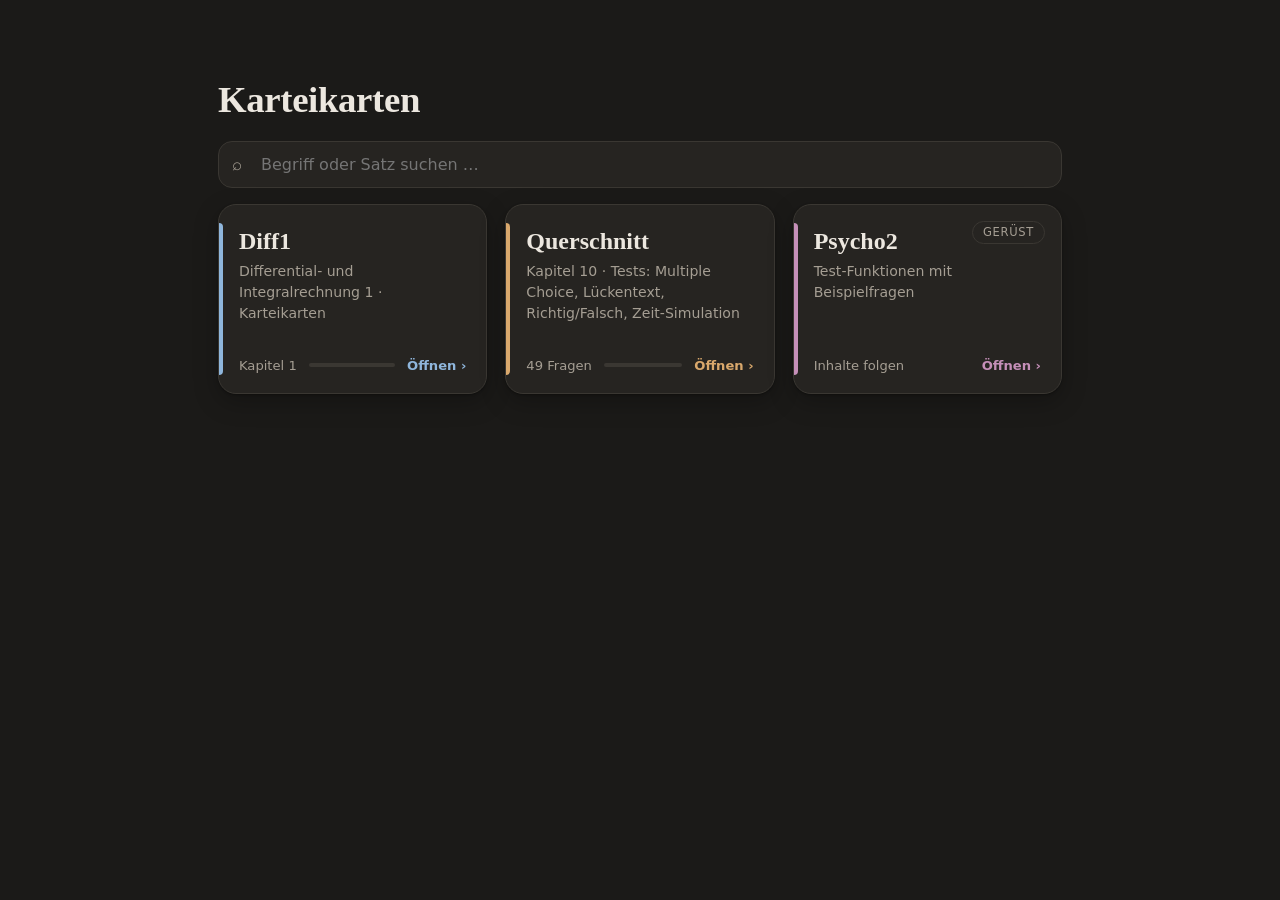
==== commit 6a50e84f: "Suche auf der Startseite; Tests für Querschnitt Kap. 10 und Psycho2-Gerüst Co-Authored-By: Claude So" ====
--- a/index.html
+++ b/index.html
@@ -15,119 +15,218 @@
 <link rel="icon" type="image/png" href="icon-192.png">
 <style>
   :root {
-    --bg: #1b1a18; --paper: #262421; --ink: #ece7df; --muted: #a59e93;
-    --line: #3a3732; --accent: #8fb6dc; --green: #6cc49f;
-  }
-  * { box-sizing: border-box; }
-  html, body { margin: 0; }
-  body {
-    background: var(--bg); color: var(--ink);
-    font: 15px/1.5 -apple-system, system-ui, "Segoe UI", sans-serif;
-    -webkit-text-size-adjust: 100%;
-    min-height: 100vh; min-height: 100dvh;
-  }
-  .wrap {
-    max-width: 640px; margin: 0 auto;
-    padding: max(28px, env(safe-area-inset-top)) 18px max(32px, env(safe-area-inset-bottom));
-  }
-  h1 {
-    font-family: "New York", Georgia, "Source Serif 4", serif;
-    font-weight: 600; font-size: 1.9rem; letter-spacing: -.01em; margin: 8px 0 4px;
-  }
-  .sub { color: var(--muted); margin: 0 0 26px; }
-
-  .grid { display: grid; gap: 14px; }
-  .tile {
-    position: relative; display: flex; flex-direction: column; justify-content: space-between;
-    min-height: 128px; padding: 18px 20px;
-    background: var(--paper); border: 1px solid var(--line); border-radius: 18px;
-    color: inherit; text-decoration: none;
-    box-shadow: 0 1px 2px rgba(0,0,0,.3), 0 8px 24px rgba(0,0,0,.25);
-    -webkit-tap-highlight-color: transparent;
-    transition: transform .15s ease, border-color .15s ease;
-  }
-  a.tile:active { transform: scale(.98); }
-  a.tile:hover { border-color: var(--accent); }
-  .tile .name {
-    font-family: "New York", Georgia, "Source Serif 4", serif;
-    font-size: 1.5rem; font-weight: 600; margin: 0;
-  }
-  .tile .desc { color: var(--muted); font-size: .88rem; margin: 2px 0 0; }
-  .tile .foot { display: flex; align-items: center; justify-content: space-between; gap: 12px; margin-top: 16px; font-size: .82rem; color: var(--muted); }
-  .bar { flex: 1; height: 4px; background: var(--line); border-radius: 4px; overflow: hidden; }
-  .bar > div { height: 100%; width: 0; background: var(--accent); transition: width .3s; }
-  .go { color: var(--accent); font-weight: 600; white-space: nowrap; }
-
-  .tile.soon { opacity: .55; cursor: default; }
-  .badge {
-    position: absolute; top: 16px; right: 16px;
-    font-size: .72rem; letter-spacing: .06em; text-transform: uppercase;
-    color: var(--muted); border: 1px solid var(--line); border-radius: 999px; padding: 2px 10px;
-  }
-  .stripe { position: absolute; left: 0; top: 18px; bottom: 18px; width: 4px; border-radius: 0 4px 4px 0; }
-  .t-diff .stripe { background: var(--accent); }
-  .t-quer .stripe { background: #d9a86c; }
-  .t-psy .stripe { background: #c58fb8; }
-
-  @media (min-width: 800px) {
-    .wrap { max-width: 880px; padding-top: 64px; }
-    h1 { font-size: 2.3rem; }
-    .grid { grid-template-columns: repeat(3, 1fr); gap: 18px; }
-    .tile { min-height: 190px; }
+    --bg:#1b1a18; --paper:#262421; --paper2:#2e2b27; --ink:#ece7df; --muted:#a59e93; --line:#3a3732; --accent:#8fb6dc; --amber:#e8c547;
+    --c-diff:#8fb6dc; --c-quer:#d9a86c; --c-psy:#c58fb8;
+  }
+  * { box-sizing:border-box; }
+  html, body { margin:0; }
+  body { background:var(--bg); color:var(--ink); font:15px/1.5 -apple-system, system-ui, "Segoe UI", sans-serif;
+    -webkit-text-size-adjust:100%; min-height:100vh; min-height:100dvh; }
+  .wrap { max-width:640px; margin:0 auto; padding:max(28px, env(safe-area-inset-top)) 18px max(32px, env(safe-area-inset-bottom)); }
+  h1 { font-family:"New York", Georgia, "Source Serif 4", serif; font-weight:600; font-size:1.9rem; letter-spacing:-.01em; margin:8px 0 14px; }
+
+  .search { position:relative; margin-bottom:16px; }
+  .search input { width:100%; font:16px -apple-system, system-ui, sans-serif; color:var(--ink); background:var(--paper);
+    border:1px solid var(--line); border-radius:14px; padding:13px 40px 13px 42px; -webkit-appearance:none; appearance:none; }
+  .search input:focus { outline:none; border-color:var(--accent); }
+  .search input::-webkit-search-cancel-button { display:none; }
+  .search .lens { position:absolute; left:14px; top:50%; transform:translateY(-50%); color:var(--muted); pointer-events:none; font-size:1.05rem; }
+  .search .clear { position:absolute; right:8px; top:50%; transform:translateY(-50%); width:30px; height:30px; border:0; border-radius:50%;
+    background:var(--paper2); color:var(--muted); font-size:1rem; cursor:pointer; display:none; }
+  .search.has .clear { display:block; }
+
+  .grid { display:grid; gap:14px; }
+  .tile { position:relative; display:flex; flex-direction:column; justify-content:space-between; min-height:128px; padding:18px 20px;
+    background:var(--paper); border:1px solid var(--line); border-radius:18px; color:inherit; text-decoration:none;
+    box-shadow:0 1px 2px rgba(0,0,0,.3), 0 8px 24px rgba(0,0,0,.25); -webkit-tap-highlight-color:transparent; transition:transform .15s ease, border-color .15s ease; }
+  a.tile:active { transform:scale(.98); }
+  a.tile:hover { border-color:var(--muted); }
+  .tile .name { font-family:"New York", Georgia, "Source Serif 4", serif; font-size:1.5rem; font-weight:600; margin:0; }
+  .tile .desc { color:var(--muted); font-size:.88rem; margin:2px 0 0; }
+  .tile .foot { display:flex; align-items:center; justify-content:space-between; gap:12px; margin-top:16px; font-size:.82rem; color:var(--muted); }
+  .bar { flex:1; height:4px; background:var(--line); border-radius:4px; overflow:hidden; }
+  .bar > div { height:100%; width:0; transition:width .3s; background:var(--accent); }
+  .go { font-weight:600; white-space:nowrap; }
+  .stripe { position:absolute; left:0; top:18px; bottom:18px; width:4px; border-radius:0 4px 4px 0; }
+  .t-diff .stripe, .t-diff .go { background:var(--c-diff); } .t-diff .go { background:none; color:var(--c-diff); }
+  .t-quer .stripe { background:var(--c-quer); } .t-quer .go { color:var(--c-quer); } .t-quer .bar > div { background:var(--c-quer); }
+  .t-psy .stripe { background:var(--c-psy); } .t-psy .go { color:var(--c-psy); } .t-psy .bar > div { background:var(--c-psy); }
+  .badge { position:absolute; top:16px; right:16px; font-size:.72rem; letter-spacing:.06em; text-transform:uppercase; color:var(--muted);
+    border:1px solid var(--line); border-radius:999px; padding:2px 10px; }
+
+  /* Suche */
+  #results { display:none; }
+  .searching #results { display:block; }
+  .searching .grid { display:none; }
+  .filters { display:flex; gap:6px; flex-wrap:wrap; margin-bottom:12px; }
+  .filters button { border:1px solid var(--line); background:var(--paper); color:var(--muted); border-radius:999px; padding:5px 13px;
+    font:500 .84rem -apple-system, system-ui, sans-serif; cursor:pointer; display:inline-flex; align-items:center; gap:6px; }
+  .filters button.on { background:var(--ink); color:var(--bg); border-color:var(--ink); }
+  .filters .sw { width:9px; height:9px; border-radius:50%; display:inline-block; }
+  .count { color:var(--muted); font-size:.82rem; margin:0 2px 10px; }
+  .hit { position:relative; display:block; color:inherit; text-decoration:none; background:var(--paper); border:1px solid var(--line);
+    border-radius:14px; padding:12px 14px 12px 18px; margin-bottom:10px; -webkit-tap-highlight-color:transparent; overflow:hidden; }
+  .hit:active { transform:scale(.99); }
+  .hit::before { content:""; position:absolute; left:0; top:0; bottom:0; width:5px; background:var(--hc); }
+  .hit .top { display:flex; align-items:center; gap:8px; font-size:.76rem; margin-bottom:4px; flex-wrap:wrap; }
+  .hit .subj { font-weight:700; letter-spacing:.04em; text-transform:uppercase; color:var(--hc); }
+  .hit .ttl { color:var(--ink); font-weight:600; }
+  .hit .typ { color:var(--muted); margin-left:auto; }
+  .hit .snip { color:var(--muted); font-size:.88rem; font-family:"New York", Georgia, serif; }
+  mark { background:var(--amber); color:#1b1a18; border-radius:3px; padding:0 2px; }
+  .none { text-align:center; color:var(--muted); padding:36px 10px; }
+
+  @media (min-width:800px) {
+    .wrap { max-width:880px; padding-top:64px; }
+    h1 { font-size:2.3rem; }
+    .grid { grid-template-columns:repeat(3, 1fr); gap:18px; }
+    .tile { min-height:190px; }
   }
 </style>
 </head>
 <body>
-<div class="wrap">
+<div class="wrap" id="wrap">
   <h1>Karteikarten</h1>
-  <p class="sub">Fach auswählen</p>
+
+  <div class="search" id="searchbox">
+    <span class="lens">⌕</span>
+    <input id="q" type="search" placeholder="Begriff oder Satz suchen …" autocomplete="off" autocapitalize="off" autocorrect="off" spellcheck="false" enterkeyhint="search" aria-label="Suche">
+    <button class="clear" id="clear" aria-label="Suche löschen">✕</button>
+  </div>
+
+  <div id="results">
+    <div class="filters" id="filters"></div>
+    <div class="count" id="count"></div>
+    <div id="hits"></div>
+  </div>
 
   <div class="grid">
     <a class="tile t-diff" href="diff1.html">
       <span class="stripe"></span>
-      <div>
-        <h2 class="name">Diff1</h2>
-        <p class="desc">Differential- und Integralrechnung 1</p>
-      </div>
-      <div class="foot">
-        <span id="diffProg">Kapitel 1</span>
-        <div class="bar"><div id="diffBar"></div></div>
-        <span class="go">Öffnen ›</span>
-      </div>
+      <div><h2 class="name">Diff1</h2><p class="desc">Differential- und Integralrechnung 1 · Karteikarten</p></div>
+      <div class="foot"><span id="diffProg">Kapitel 1</span><div class="bar"><div id="diffBar"></div></div><span class="go">Öffnen ›</span></div>
     </a>
-
-    <div class="tile soon t-quer" aria-disabled="true">
+    <a class="tile t-quer" href="querschnitt.html">
       <span class="stripe"></span>
-      <span class="badge">bald</span>
-      <div>
-        <h2 class="name">Querschnitt</h2>
-        <p class="desc">Noch keine Karten</p>
-      </div>
-    </div>
-
-    <div class="tile soon t-psy" aria-disabled="true">
+      <div><h2 class="name">Querschnitt</h2><p class="desc">Kapitel 10 · Tests: Multiple Choice, Lückentext, Richtig/Falsch, Zeit-Simulation</p></div>
+      <div class="foot"><span id="querProg">49 Fragen</span><div class="bar"><div id="querBar"></div></div><span class="go">Öffnen ›</span></div>
+    </a>
+    <a class="tile t-psy" href="psycho2.html">
       <span class="stripe"></span>
-      <span class="badge">bald</span>
-      <div>
-        <h2 class="name">Psycho2</h2>
-        <p class="desc">Noch keine Karten</p>
-      </div>
-    </div>
+      <span class="badge">Gerüst</span>
+      <div><h2 class="name">Psycho2</h2><p class="desc">Test-Funktionen mit Beispielfragen</p></div>
+      <div class="foot"><span>Inhalte folgen</span><span class="go">Öffnen ›</span></div>
+    </a>
   </div>
 </div>
 
 <script>
-// Lernfortschritt von Diff1 (Kapitel 1) auf der Kachel anzeigen
+window.INDEX = [{"s": "diff1", "title": "Bemerkung 1.0.1", "label": "Karteikarte · Kap. 1", "url": "diff1.html#k=0", "kw": "Körper angeordnet Archimedisch vollständig reelle Zahlen Eigenschaften", "text": "(ℝ,+,·, Nenne die vier Eigenschaften, die darin stecken. — (ℝ,+,·, vollständiger, archimedisch angeordneter Körper : (ℝ,+,·) ist ein Körper (Nullelement 0, Einselement 1) er ist angeordnet er erfüllt das Archimedische Axiom er ist vollständig Körper heißt: (ℝ,+) und (ℝ∖0,·) sind kommutative Gruppen, und es gelten die Distributivgesetze."}, {"s": "diff1", "title": "Bemerkung 1.0.1 (3)", "label": "Karteikarte · Kap. 1", "url": "diff1.html#k=1", "kw": "Archimedes archimedisch Axiom", "text": "Wie lautet das Archimedische Axiom? — ∀ x,y ℝ^+ ∃ n ℕ: n· x>y. Anschaulich: Egal wie klein x und wie groß y ist – oft genug x aufaddiert, überholt man y. Folgerung: Zu jedem ε>0 gibt es n mit 1n"}, {"s": "diff1", "title": "Bemerkung 1.0.1 (4)", "label": "Karteikarte · Kap. 1", "url": "diff1.html#k=2", "kw": "Supremum Infimum obere Schranke kleinste Schranke Vollständigkeit", "text": "Was bedeutet „ℝ ist vollständig“? — Jede nichtleere, nach oben beschränkte Teilmenge M⊆ℝ besitzt eine kleinste obere Schranke, das Supremum sup M ℝ. Jede nichtleere, nach unten beschränkte Teilmenge M⊆ℝ besitzt eine größte untere Schranke, das Infimum inf M ℝ. Gegenbeispiel: In ℚ hat q ℚ: q²"}, {"s": "diff1", "title": "Definition 1.0.1 · Bem. 1.0.2", "label": "Karteikarte · Kap. 1", "url": "diff1.html#k=3", "kw": "Folge Folgenglied Index Abbildung", "text": "Was ist eine Folge reeller Zahlen? Wie heißen an und n, und welche Schreibweisen gibt es? — Eine Abbildung f:ℕ ℝ. Für n ℕ heißt an=f(n) das n-te Folgeglied , n der Index . Schreibweisen: (a1,a2,a3, ), (an)n ℕ oder (an). Erweiterung: Als Indexmenge ist auch Im=n ℤ: n≥ m erlaubt, dann schreibt man (an)n≥ m."}, {"s": "diff1", "title": "Definition 1.0.2", "label": "Karteikarte · Kap. 1 · rot markiert", "url": "diff1.html#k=4", "kw": "Monotonie monoton wachsend fallend streng", "text": "Monotonie von Folgen Wann heißt (an)n ℕ monoton wachsend, streng monoton wachsend, monoton fallend, streng monoton fallend? — monoton wachsend: an≤ an+1 ∀ n ℕ streng monoton wachsend: an monoton fallend: an≥ an+1 ∀ n ℕ streng monoton fallend: an> an+1 ∀ n ℕ Nachweis-Tipp: Untersuche an+1-an≥ 0 bzw. (bei positiven Gliedern) an+1an≥ 1. Jede streng monotone Folge ist auch monoton."}, {"s": "diff1", "title": "Definition 1.0.3 · Bem. 1.0.3", "label": "Karteikarte · Kap. 1 · rot markiert", "url": "diff1.html#k=5", "kw": "beschränkt Schranke obere untere Beschränktheit", "text": "Beschränktheit von Folgen Wann heißt (an) nach oben beschränkt, nach unten beschränkt, beschränkt? Und welche äquivalente Formulierung mit Betrag gibt es? — nach oben beschränkt: ∃ M ℝ: an≤ M ∀ n (obere Schranke) nach unten beschränkt: ∃ L ℝ: an≥ L ∀ n (untere Schranke) beschränkt: nach oben und nach unten beschränkt Äquivalent: (an) beschränkt ⇔ ∃ N ℝ0^+: |an|≤ N ∀ n. Man kann N=max|M|,|L| wählen."}, {"s": "diff1", "title": "Bemerkung 1.0.4", "label": "Karteikarte · Kap. 1", "url": "diff1.html#k=6", "kw": "monotone Folge beschränkt", "text": "Was weißt du sofort über die Beschränktheit einer monotonen Folge? — Monoton wachsend ⇒ nach unten beschränkt, denn an≥ a1. Untere Schranke L=a1. Monoton fallend ⇒ nach oben beschränkt, denn an≤ a1. Obere Schranke M=a1. Für „beschränkt“ fehlt also jeweils nur noch die andere Seite – praktisch beim Hauptsatz über monotone Folgen."}, {"s": "diff1", "title": "Definition 1.0.4", "label": "Karteikarte · Kap. 1 · rot markiert", "url": "diff1.html#k=7", "kw": "Grenzwert Limes Epsilon Umgebung Konvergenz Quantoren Definition", "text": "Definiere: a ℝ heißt Grenzwert (Limes) der Folge (an). Bitte mit Quantoren! — ∀ε>0 ∃ n0 ℕ ∀ n≥ n0: |an-a| Schreibweise: an→ a für n→∞, ;an n→∞a, ;lim n→∞an=a. Anschaulich (Bem. 1.0.5): In jeder ε-Umgebung ]a-ε,a+ε[ liegen fast alle Folgeglieder – alle bis auf endlich viele. n0 darf von ε abhängen! Achtung Tippfehler im Skript: dort steht „∃ n0∈ n“ und „lim an=n“ – gemeint ist n0 ℕ und lim an=a."}, {"s": "diff1", "title": "Satz 1.0.1", "label": "Karteikarte · Kap. 1", "url": "diff1.html#k=8", "kw": "Eindeutigkeit Grenzwert eindeutig", "text": "Kann eine Folge zwei verschiedene Grenzwerte haben? Wie geht die Beweisidee? — Nein – der Grenzwert ist eindeutig. Beweisidee: Angenommen an→ a und an→ b mit a≠ b. Wähle ε=(|a-b|)/(2). Dann müssten fast alle an in beiden (disjunkten!) ε-Umgebungen liegen. Widerspruch. Formal: |a-b|≤|a-an|+|an-b|"}, {"s": "diff1", "title": "Definition 1.0.5", "label": "Karteikarte · Kap. 1 · rot markiert", "url": "diff1.html#k=9", "kw": "konvergent divergent Nullfolge Konvergenz", "text": "Wann heißt eine Folge konvergent, divergent, konvergent gegen a, Nullfolge? — konvergent: sie besitzt einen reellen Grenzwert divergent: sie besitzt keinen reellen Grenzwert konvergent gegen a: sie besitzt den Grenzwert a ℝ Nullfolge: sie konvergiert gegen 0 Auch an=n (bestimmt divergent gegen +∞) ist divergent – +∞ ist kein reeller Grenzwert."}, {"s": "diff1", "title": "Satz 1.0.2", "label": "Karteikarte · Kap. 1 · rot markiert", "url": "diff1.html#k=10", "kw": "konvergent beschränkt Kontraposition", "text": "Konvergenz und Beschränktheit Welche zwei Aussagen macht Satz 1.0.2? Gilt die Umkehrung? — Ist (an) konvergent , so ist (an) beschränkt . Ist (an) nicht beschränkt , so ist (an) divergent . 2) ist genau die Kontraposition von 1). Umkehrung falsch: an=(-1)^n ist beschränkt (|an|≤ 1), aber divergent. Beweisidee zu 1): ε=1 ⇒ ab n0 gilt |an|≤|a|+1. Für die endlich vielen Glieder davor nimm das Maximum: N=max|a1|, ,|an0-1|,|a|+1."}, {"s": "diff1", "title": "Satz 1.0.3 (1) · Bem. 1.0.6", "label": "Karteikarte · Kap. 1 · rot markiert", "url": "diff1.html#k=11", "kw": "Ungleichung Grenzübergang kleiner gleich", "text": "Seien an→ a, bn→ b und an≤ bn für alle n. Was folgt für a und b? Und was, wenn sogar an — Es folgt ;a≤ b. Auch aus an nur a≤ b, nicht a Gegenbeispiel (Bem. 1.0.6): an=0 Merke: Beim Grenzübergang werden strikte Ungleichungen „weich“."}, {"s": "diff1", "title": "Satz 1.0.3 (2)", "label": "Karteikarte · Kap. 1 · rot markiert", "url": "diff1.html#k=12", "kw": "Schrankenlemma Sandwich Einschnürungssatz Einschließungssatz", "text": "Formuliere das Schrankenlemma. (auch „Sandwich-Lemma“ / Einschnürungssatz) — Seien (an), (bn) konvergent mit lim an=a, lim bn=b. Ist (cn) eine Folge mit an≤ cn≤ bn ∀ n ℕ und ist a=b, so konvergiert auch (cn) gegen a (bzw. b). Wichtig: Die Konvergenz von (cn) wird hier gefolgert , nicht vorausgesetzt! Typische Anwendung: 0≤|cn|≤ bn mit bn→ 0 ⇒ cn→ 0."}, {"s": "diff1", "title": "Bemerkung 1.0.7", "label": "Karteikarte · Kap. 1 · rot markiert", "url": "diff1.html#k=13", "kw": "Nullfolge Schrankenlemma Potenz", "text": "Zeige: n→∞(1)/(n^k)=0 für jedes feste k ℕ. Welches Werkzeug benutzt du? — Schrankenlemma: Für alle n ℕ gilt 0≤(1)/(n^k)≤ 1n, und lim 0=0=lim 1n. Also lim(1)/(n^k)=0. 1n→ 0 selbst folgt aus dem Archimedischen Axiom: zu ε>0 wähle n0> 1ε."}, {"s": "diff1", "title": "Bemerkung 1.0.8 (1)", "label": "Karteikarte · Kap. 1 · rot markiert", "url": "diff1.html#k=14", "kw": "Äquivalenz Grenzwert Nullfolge Betrag", "text": "Ergänze die Äquivalenzen: limn→∞an=a⇔ ? limn→∞an=0⇔ ? — limn→∞an=a⇔limn→∞(an-a)=0 limn→∞an=0⇔limn→∞|an|=0 Beide folgen direkt aus der Definition , weil dort ohnehin nur |an-a| vorkommt (und ||an|-0 |=|an-0|)."}, {"s": "diff1", "title": "Bemerkung 1.0.8 (2)", "label": "Karteikarte · Kap. 1 · rot markiert", "url": "diff1.html#k=15", "kw": "Betrag umgekehrte Dreiecksungleichung", "text": "Gilt ;lim an=a ⇒ lim|an|=|a|;? Und gilt die Umkehrung? — Ja , mit dem Schrankenlemma, da für alle n gilt: 0≤ ||an|-|a| |≤|an-a|→ 0. Umkehrung: nein (außer für a=0). Gegenbeispiel: an=(-1)^n: lim|an|=1, aber (an) ist divergent. Die Ungleichung ||x|-|y| |≤|x-y| ist die umgekehrte Dreiecksungleichung ."}, {"s": "diff1", "title": "Satz 1.0.4", "label": "Karteikarte · Kap. 1 · rot markiert", "url": "diff1.html#k=16", "kw": "Grenzwertsätze Summe Produkt Quotient Rechenregeln", "text": "Grenzwertsätze Seien an→ a und bn→ b. Was gilt für an+bn, an-bn, an· bn, (an)/(bn) ? — Alle sind konvergent, und: lim(an+bn)=a+b lim(an-bn)=a-b lim(an· bn)=a· b Ist b≠ 0, so gibt es n0 mit bn≠ 0 für n≥ n0, und lim(an)/(bn)= ab. Voraussetzung prüfen! Beide Folgen müssen konvergent sein. Bei (n²+1)/(2n²-3) erst durch n² kürzen, dann Grenzwertsätze anwenden → 12."}, {"s": "diff1", "title": "Definition 1.0.6", "label": "Karteikarte · Kap. 1", "url": "diff1.html#k=17", "kw": "bestimmt divergent uneigentlich konvergent unendlich", "text": "Wann heißt (an) bestimmt divergent gegen +∞ bzw. -∞? Mit Quantoren. — gegen +∞: ∀ M ℝ ∃ n0 ℕ ∀ n≥ n0: an>M gegen -∞: ∀ L ℝ ∃ n0 ℕ ∀ n≥ n0: an Auch: uneigentlich konvergent . Schreibweise lim an=±∞. Unterscheide: (-1)^n n ist unbeschränkt und divergent, aber nicht bestimmt divergent."}, {"s": "diff1", "title": "Bemerkung 1.0.9", "label": "Karteikarte · Kap. 1 · rot markiert", "url": "diff1.html#k=18", "kw": "Kehrwert Nullfolge unendlich", "text": "Nullfolgen und Kehrwerte Für an≠ 0, bn≠ 0: Ergänze lim an=0⇔ ?lim|bn|=+∞⇔ ? — limn→∞an=0⇔limn→∞(1)/(|an|)=+∞ limn→∞|bn|=+∞⇔limn→∞(1)/(bn)=0 Idee: Unterschreitet |an| jede noch so kleine Grenze, so überschreitet 1|an| jede noch so große. Warum der Betrag? an=((-1)^n)/(n)→ 0, aber 1an=(-1)^n n ist nicht bestimmt divergent – erst 1|an|=n→+∞."}, {"s": "quer", "title": "Def. 10.1 (4)", "label": "Multiple Choice", "url": "querschnitt.html#q=q-mc-01", "kw": "Niveaumenge Höhenlinie Niveaulinie Wertemenge Graph", "text": "Was ist die Niveaumenge Nf(c) einer Funktion f:D ℝ? x∈ D| f(x)=c / f(x)| x∈ D / (x,f(x))| x∈ D / x∈ D| f(x)≥ c Die Menge f(x)| x∈ D ist die Wertemenge Wf, die dritte ist der Graph . Für n=2 heißt Nf(c) Höhenlinie."}, {"s": "quer", "title": "Def. 10.1 (2)", "label": "Multiple Choice", "url": "querschnitt.html#q=q-mc-02", "kw": "Graph Fläche R^3", "text": "In welchem Raum liegt der Graph Gf einer Funktion f:D ℝ mit D⊆ℝ^n? ℝ^n / ℝ^n+1 / ℝ^n-1 / ℝ^2n Gf=(x,y)| x∈ D, y=f(x)⊆ℝ^n+1. Für n=2 ist das eine Fläche im ℝ³."}, {"s": "quer", "title": "Beispiel 10.2 (1)", "label": "Multiple Choice", "url": "querschnitt.html#q=q-mc-03", "kw": "Höhenlinie Kreis Paraboloid Niveau", "text": "Was ist die Höhenlinie von f(x1,x2)=x1²+x2² zum Niveau c=4? Kreis um (0,0) mit Radius 2 / Kreis um (0,0) mit Radius 4 / leere Menge / nur der Punkt (0,0) x1²+x2²=4 ist der Kreis mit Radius √4=2. Allgemein: c>0 Kreis mit Radius √ c, c=0 nur (0,0), c<0 leer."}, {"s": "quer", "title": "Beispiel 10.2 (1)", "label": "Multiple Choice", "url": "querschnitt.html#q=q-mc-04", "kw": "Wertemenge Wertebereich", "text": "Wie lautet die Wertemenge von f(x1,x2)=x1²+x2² auf ℝ²? ℝ0^+=[0,∞[ / ℝ / ]0,∞[ / [1,∞[ Die Wertemenge besteht aus allen c mit Nf(c)≠∅, also c 0. Der Wert 0 wird in (0,0) angenommen."}, {"s": "quer", "title": "Satz 10.13", "label": "Multiple Choice", "url": "querschnitt.html#q=q-mc-05", "kw": "notwendige Bedingung Gradient Null kritischer Punkt Extremstelle", "text": "Was gilt für eine lokale Extremstelle a im Innern von D, wenn f in a partiell differenzierbar ist? grad f(a)=0 / Hess f(a) ist positiv definit / f(a)=0 / ∂1f(a)>0 Das ist die notwendige Bedingung 1. Ordnung (Satz 10.13). Sie ist nicht hinreichend: x1²-x2² hat in (0,0) einen Sattelpunkt."}, {"s": "quer", "title": "Beispiel 10.12 (2)", "label": "Multiple Choice", "url": "querschnitt.html#q=q-mc-06", "kw": "Gradient partielle Ableitung", "text": "Wie lautet der Gradient von f(x1,x2)=2x1x2? (2x2, 2x1) / (2x1, 2x2) / (x2, x1) / (2, 2) ∂1f=2x2 (nach x1 ableiten, x2 festhalten) und ∂2f=2x1."}, {"s": "quer", "title": "Beispiel 10.16 (1)", "label": "Multiple Choice", "url": "querschnitt.html#q=q-mc-07", "kw": "Hessematrix zweite Ableitungen", "text": "Wie lautet die Hessematrix von f(x1,x2)=x1²+x2²? 2&00&2 / 2x1&00&2x2 / 0&22&0 / 1&11&1 ∂1∂1f=2, ∂2∂2f=2, gemischte Ableitungen 0. Die Matrix ist positiv definit."}, {"s": "quer", "title": "Bem. 10.17 (2)", "label": "Multiple Choice", "url": "querschnitt.html#q=q-mc-08", "kw": "definit indefinit Determinante Spur Eigenwerte", "text": "Eine symmetrische 2 2-Matrix hat (A) indefinit . Bei >0 entscheidet die Spur: >0 positiv definit, <0 negativ definit."}, {"s": "quer", "title": "Satz 10.18, Beispiel 10.19 (4)", "label": "Multiple Choice", "url": "querschnitt.html#q=q-mc-09", "kw": "Hessematrix positiv definit Minimum Determinante Spur", "text": "Am kritischen Punkt a gilt Hess f(a)= 2&11&2. Was ist a? isolierte lokale Minimalstelle / isolierte lokale Maximalstelle / Sattelpunkt / keine Aussage möglich =3>0 und Spur =4>0, also positiv definit. Nach Satz 10.18 a) ist a eine isolierte lokale Minimalstelle."}, {"s": "quer", "title": "Beispiel 10.19 (5)", "label": "Multiple Choice", "url": "querschnitt.html#q=q-mc-10", "kw": "Hessematrix Determinante null semidefinit keine Aussage", "text": "An einem kritischen Punkt gilt (Hess f(a))=0. Was folgt aus Satz 10.18? keine Aussage, man muss die Funktionswerte in Umgebungen untersuchen / a ist ein Sattelpunkt / a ist eine lokale Minimalstelle / a ist eine lokale Maximalstelle Die Hessematrix ist dann semidefinit, Satz 10.18 greift nicht. Beispiel 10.19 (5): bei 2x²+2y²-4xy-x^4-y^4 liefern f(t,t) 0, also kein Extremum in (0,0)."}, {"s": "quer", "title": "Bem. 10.9 (2)", "label": "Multiple Choice", "url": "querschnitt.html#q=q-mc-11", "kw": "Weierstraß Satz kompakt stetig Maximum Minimum", "text": "Welche Voraussetzungen hat der Satz von Weierstraß für Funktionen mehrerer Veränderlicher? f stetig und D≠∅ kompakt / f differenzierbar und D offen / f stetig und D zusammenhängend / f beschränkt und D abgeschlossen Dann nimmt f Maximum und Minimum an, und Wf ist kompakt. Ist D zusätzlich zusammenhängend, gilt Wf=[f(p),f(q)]."}, {"s": "quer", "title": "Kap. 9 / Bem. 10.9", "label": "Multiple Choice", "url": "querschnitt.html#q=q-mc-12", "kw": "kompakt beschränkt abgeschlossen Heine Borel", "text": "Was bedeutet „kompakt“ für Teilmengen des ℝ^n? beschränkt und abgeschlossen / offen und beschränkt / nur abgeschlossen / zusammenhängend Beispiele: abgeschlossene Kreisscheibe, Einheitskreislinie, abgeschlossenes Quadrat. Die offene Kreisscheibe ist nicht kompakt, dort kann das Minimum fehlen."}, {"s": "quer", "title": "Beispiel 10.8 (3), 10.12 (6)", "label": "Multiple Choice", "url": "querschnitt.html#q=q-mc-13", "kw": "unstetig partiell differenzierbar Winkelhalbierende Gegenbeispiel", "text": "Sei f(x1,x2)=(2x1x2)/(x1²+x2²) für (x1,x2)≠(0,0) und f(0,0)=0. Welche Aussage stimmt? f ist in (0,0) stetig / f ist in (0,0) unstetig, aber partiell differenzierbar / f ist in (0,0) nicht partiell differenzierbar / f ist stetig partiell differenzierbar Längs der Achsen ist f=0, also ∂1f(0,0)=∂2f(0,0)=0. Längs (t,t) ist f=1 0: unstetig. Partiell differenzierbar heißt also nicht stetig."}, {"s": "quer", "title": "Beispiel 10.8 (5)", "label": "Multiple Choice", "url": "querschnitt.html#q=q-mc-14", "kw": "Unstetigkeit Parabel Geraden Folgenkriterium", "text": "Für f(x1,x2)=(x1²x2)/(x1^4+x2²), f(0,0)=0: Längs welcher Kurve zeigt man die Unstetigkeit in 0? längs jeder Geraden durch den Ursprung / längs der Koordinatenachsen / längs der Parabel x2=x1² / längs der Kreislinie um den Ursprung Auf jeder Geraden f 0, aber f(t,t²)=(t^4)/(2t^4)= 12 0. Geraden reichen für Stetigkeit nicht, es muss jede Folge ak 0 klappen."}, {"s": "quer", "title": "Zusammenfassung 10.20, Bsp. 10.14 (2)", "label": "Multiple Choice", "url": "querschnitt.html#q=q-mc-15", "kw": "Kandidaten Extremstellen Rand kritische Punkte", "text": "Welche Kandidaten für Extremstellen von f:D ℝ muss man betrachten? Randpunkte, Stellen ohne partielle Differenzierbarkeit, kritische Stellen im Innern / nur die kritischen Stellen / nur die Randpunkte / nur die Eckpunkte von D Das ist die Zusammenfassung 10.20. Beispiele: √x1²+x2² hat sein Minimum in (0,0), wo f nicht partiell differenzierbar ist; x1²-x2² auf dem Quadrat hat Extrema am Rand."}, {"s": "quer", "title": "Bem. 10.17 (1)", "label": "Multiple Choice", "url": "querschnitt.html#q=q-mc-16", "kw": "Schwarz Symmetrie Hessematrix Differentiationsreihenfolge", "text": "Was sagt der Satz von Schwarz ? Bei zweimal stetig partiell differenzierbarem f gilt ∂i∂jf=∂j∂if / Jede partiell differenzierbare Funktion ist stetig / Der Gradient verschwindet an jeder Extremstelle / Die Hessematrix ist stets positiv definit Die Hessematrix ist dann symmetrisch: „Auf die Differentiationsreihenfolge kommt es nicht an.“ Ohne stetige zweite Ableitungen kann das scheitern."}, {"s": "quer", "title": "Bem. 10.17 (1b)", "label": "Multiple Choice", "url": "querschnitt.html#q=q-mc-17", "kw": "Taylor quadratische Approximation lineare Approximation Hessematrix", "text": "Sei g=grad f(a), H=Hess f(a) und h=x-a. Wie lautet die quadratische Approximation von f in a? f(a)+g· h+ 12,h^ H,h / f(a)+g· h+h^ H,h / f(a)+ 12,H· h / f(a)+g²· h² Wie das Taylorpolynom 2. Grades in einer Veränderlichen: der Faktor 12 gehört vor den Hesse-Term. Am kritischen Punkt (g=0) fällt der lineare Term weg."}, {"s": "quer", "title": "Bem. 10.9 (2)", "label": "Richtig/Falsch", "url": "querschnitt.html#q=q-tf-01", "kw": "Weierstraß kompakt Maximum Minimum", "text": "Jede stetige Funktion auf einer nichtleeren kompakten Menge D⊆ℝ^n nimmt Maximum und Minimum an. Richtig. Das ist der Satz von Weierstraß (Bem. 10.9)."}, {"s": "quer", "title": "Beispiel 10.12 (6)", "label": "Richtig/Falsch", "url": "querschnitt.html#q=q-tf-02", "kw": "partiell differenzierbar stetig Gegenbeispiel", "text": "Ist f in a partiell differenzierbar, dann ist f in a auch stetig. Falsch. Gegenbeispiel: f=(2x1x2)/(x1²+x2²), f(0,0)=0. Überall partiell differenzierbar, in (0,0) unstetig. Erst stetig partiell differenzierbar liefert Stetigkeit."}, {"s": "quer", "title": "Def. 10.15 (1b)", "label": "Richtig/Falsch", "url": "querschnitt.html#q=q-tf-03", "kw": "stetig partiell differenzierbar", "text": "Ist f stetig partiell differenzierbar, so ist f stetig. Richtig. Satz 10.15 1b). Stetige partielle Ableitungen sind also stärker als bloße Existenz der partiellen Ableitungen."}, {"s": "quer", "title": "Beispiel 10.14 (1b)", "label": "Richtig/Falsch", "url": "querschnitt.html#q=q-tf-04", "kw": "Sattelpunkt kritischer Punkt hinreichend notwendig", "text": "Aus grad f(a)=0 folgt, dass a eine lokale Extremstelle ist. Falsch. Die Bedingung ist nur notwendig. Für f=x1²-x2² ist grad f(0,0)=0, aber (0,0) ist ein Sattelpunkt."}, {"s": "quer", "title": "Beispiel 10.12 (5)", "label": "Richtig/Falsch", "url": "querschnitt.html#q=q-tf-05", "kw": "Betragsfunktion Kegel nicht differenzierbar", "text": "Die Funktion f(x1,x2)=√x1²+x2² ist in (0,0) partiell differenzierbar. Falsch. Auf den Achsen ist f=|x1| bzw. |x2|, und der Betrag ist in 0 nicht differenzierbar. Trotzdem ist (0,0) eine Minimalstelle."}, {"s": "quer", "title": "Beispiel 10.4 (2)", "label": "Richtig/Falsch", "url": "querschnitt.html#q=q-tf-06", "kw": "Sattelpunkt hyperbolisches Paraboloid", "text": "Der Punkt (0,0) ist eine lokale Extremstelle von f(x1,x2)=x1²-x2² auf ℝ². Falsch. In jeder Umgebung gibt es Werte >0 (auf der x1-Achse) und <0 (auf der x2-Achse). Sattelpunkt."}, {"s": "quer", "title": "Beispiel 10.2 (1)", "label": "Richtig/Falsch", "url": "querschnitt.html#q=q-tf-07", "kw": "Niveaumenge leer Höhenlinie", "text": "Die Niveaumenge von f=x1²+x2² zum Niveau c<0 ist leer. Richtig. Eine Summe von Quadraten ist nie negativ."}, {"s": "quer", "title": "Beispiel 10.8 (5)", "label": "Richtig/Falsch", "url": "querschnitt.html#q=q-tf-08", "kw": "Stetigkeit Geraden Parabel Gegenbeispiel", "text": "Strebt f(x)→ f(0) längs jeder Geraden durch 0, so ist f in 0 stetig. Falsch. Beispiel 10.8 (5): (x1²x2)/(x1^4+x2²) strebt längs jeder Geraden gegen 0, aber längs der Parabel x2=x1² gegen 12."}, {"s": "quer", "title": "Bem. 10.17 (1a)", "label": "Richtig/Falsch", "url": "querschnitt.html#q=q-tf-09", "kw": "Schwarz symmetrisch Hessematrix", "text": "Für zweimal stetig partiell differenzierbares f ist die Hessematrix symmetrisch. Richtig. Satz von Schwarz: ∂i∂jf=∂j∂if."}, {"s": "quer", "title": "Satz 10.18 c)", "label": "Richtig/Falsch", "url": "querschnitt.html#q=q-tf-10", "kw": "indefinit Sattelpunkt Hessematrix", "text": "Ist a kritischer Punkt und Hess f(a) indefinit, so ist a keine lokale Extremstelle. Richtig. Satz 10.18 c). Für n=2 ist a ein Sattelpunkt."}, {"s": "quer", "title": "Beispiel 10.19 (5)", "label": "Richtig/Falsch", "url": "querschnitt.html#q=q-tf-11", "kw": "Determinante null keine Aussage", "text": "Gilt (Hess f(a))=0 an einem kritischen Punkt, so ist a ein Sattelpunkt. Falsch. Dann macht Satz 10.18 keine Aussage. Es kann Minimum, Maximum oder Sattelpunkt sein (z. B. x^4 oder -x^4 mit =0)."}, {"s": "quer", "title": "Def. 10.11 (2)", "label": "Richtig/Falsch", "url": "querschnitt.html#q=q-tf-12", "kw": "Gradient Vektor Nabla", "text": "Der Gradient grad f(a) einer Funktion f:D ℝ ist eine reelle Zahl. Falsch. Der Gradient ist ein Vektor im ℝ^n: (∂1f(a), ,∂nf(a))."}, {"s": "quer", "title": "Bem. 10.17 (2)", "label": "Richtig/Falsch", "url": "querschnitt.html#q=q-tf-13", "kw": "negativ definit Determinante Spur", "text": "Eine symmetrische 2 2-Matrix mit >0 und Spur 0) und die Summe ist negativ, also sind beide negativ."}, {"s": "quer", "title": "Beispiel 10.2 (3)", "label": "Richtig/Falsch", "url": "querschnitt.html#q=q-tf-14", "kw": "Wertemenge Parabel Höhenlinie", "text": "Die Wertemenge von f(x1,x2)=x2²-x1 ist ganz ℝ. Richtig. Zu jedem c ist Nf(c) eine Parabel x1=x2²-c, also nichtleer."}, {"s": "quer", "title": "Def. 10.3", "label": "Richtig/Falsch", "url": "querschnitt.html#q=q-tf-15", "kw": "lokal global Maximalstelle", "text": "Jede lokale Maximalstelle ist auch eine globale Maximalstelle. Falsch. Lokal heißt nur: größter Wert in einer Umgebung. Global verlangt f(x)≤ f(a) für alle x∈ D, also f(a)=max Wf."}, {"s": "quer", "title": "Satz 10.13, Beispiel 10.14 (2)", "label": "Richtig/Falsch", "url": "querschnitt.html#q=q-tf-16", "kw": "Rand innere Punkte Extremstelle", "text": "Satz 10.13 (grad f(a)=0) gilt auch für Extremstellen a auf dem Rand von D. Falsch. Der Satz gilt nur für innere Punkte. Am Rand kann ein Extremum mit grad f≠0 auftreten, z. B. die Ecken von [-1,1]² bei x1²+x2²."}, {"s": "quer", "title": "Satz 10.7 (1)", "label": "Richtig/Falsch", "url": "querschnitt.html#q=q-tf-17", "kw": "Stetigkeit Quotient Rechenregeln", "text": "Der Quotient fg zweier in b stetiger Funktionen ist stets in b stetig. Falsch. Man braucht g(b)≠0. Summe, Differenz und Produkt sind immer stetig."}, {"s": "quer", "title": "Def. 10.1 (2)", "label": "Richtig/Falsch", "url": "querschnitt.html#q=q-tf-18", "kw": "Graph Fläche Paraboloid", "text": "Für n=2 ist der Graph einer Funktion f:D ℝ eine Fläche im ℝ³. Richtig. Gf⊆ℝ^n+1=ℝ³. Beispiel: x1²+x2² liefert ein Rotationsparaboloid."}, {"s": "quer", "title": "Def. 10.1 (1)", "label": "Lückentext", "url": "querschnitt.html#q=q-gap-01", "kw": "Funktion mehrerer Veränderlicher Koordinatenfunktionen Komponenten", "text": "Eine Abbildung f:D ℝ^m mit D⊆ℝ^n heißt Funktion in n Veränderlichen/Variablen/Veränderlichen; die f1, ,fm heißen Koordinatenfunktionen/Komponenten/Komponentenfunktionen. Jedes f(x) ℝ^m hat m Komponenten."}, {"s": "quer", "title": "Def. 10.1 (4b)", "label": "Lückentext", "url": "querschnitt.html#q=q-gap-02", "kw": "Niveaumenge Höhenlinie", "text": "Die Menge Nf(c)=x∈ D| f(x)=c heißt Niveaumenge; für n=2 nennt man sie auch Höhenlinie/Niveaulinie/Höhenlinien. Sie entspricht dem Schnitt des Graphen mit der Ebene in Höhe c."}, {"s": "quer", "title": "Def. 10.1 (4a)", "label": "Lückentext", "url": "querschnitt.html#q=q-gap-03", "kw": "Wertemenge Wertebereich Bild", "text": "Die Menge Wf=f(x)| x∈ D heißt Wertemenge/Wertebereich/Bild von f. Es gilt c∈ Wf⇔ Nf(c)≠∅."}, {"s": "quer", "title": "Def. 10.11 (2)", "label": "Lückentext", "url": "querschnitt.html#q=q-gap-04", "kw": "Gradient Nabla", "text": "Der Vektor (∂1f(a), ,∂nf(a)) heißt der Gradient von f in a; man schreibt auch Nabla f. Schreibweisen: grad f(a) oder ∇ f(a)."}, {"s": "quer", "title": "Satz 10.13", "label": "Lückentext", "url": "querschnitt.html#q=q-gap-05", "kw": "Gradient Null Extremstelle notwendige Bedingung", "text": "Ist a ein innerer Punkt und lokale Extremstelle von f und ist f in a partiell differenzierbar, so gilt grad f(a)=0/Nullvektor/00. Beweisidee: Auf jeder Koordinatengeraden ist ai eine Extremstelle einer Funktion einer Veränderlichen."}, {"s": "quer", "title": "Beispiel 10.14 (1)", "label": "Lückentext", "url": "querschnitt.html#q=q-gap-06", "kw": "kritische Punkte stationäre Punkte", "text": "Die Nullstellen des Gradienten heißen kritische Punkte/kritische Stellen/stationäre Punkte/kritischer Punkt. Sie sind nur Kandidaten für lokale Extremstellen im Innern von D."}, {"s": "quer", "title": "Def. 10.15 (2b)", "label": "Lückentext", "url": "querschnitt.html#q=q-gap-07", "kw": "Hessematrix Hesse", "text": "Die Matrix (∂i∂jf(a))i,j heißt Hessematrix/Hesse-Matrix/Hesse von f in a. Benannt nach Otto Hesse. Sie ist nach dem Satz von Schwarz symmetrisch, wenn f zweimal stetig partiell differenzierbar ist."}, {"s": "quer", "title": "Bem. 10.17 (1a)", "label": "Lückentext", "url": "querschnitt.html#q=q-gap-08", "kw": "Schwarz Reihenfolge Hessematrix symmetrisch", "text": "Bei zweimal stetig partiell differenzierbaren Funktionen kommt es nach dem Satz von Schwarz nicht auf die Differentiationsreihenfolge/Reihenfolge an. Folge: ∂i∂jf=∂j∂if."}, {"s": "quer", "title": "Bem. 10.9 (2)", "label": "Lückentext", "url": "querschnitt.html#q=q-gap-09", "kw": "Weierstraß kompakt", "text": "Nach dem Satz von Weierstraß/Weierstrass nimmt eine stetige Funktion auf einer nichtleeren kompakten/kompakt Menge Maximum und Minimum an. Kompakt = beschränkt und abgeschlossen."}, {"s": "quer", "title": "Bem. 10.17 (2)", "label": "Lückentext", "url": "querschnitt.html#q=q-gap-10", "kw": "definit indefinit Determinante Spur", "text": "Eine symmetrische 2 2-Matrix mit 0 und Spur >0 ist sie positiv definit. Mit >0 und Spur <0 ist sie negativ definit."}, {"s": "quer", "title": "Satz 10.18", "label": "Lückentext", "url": "querschnitt.html#q=q-gap-11", "kw": "Hessematrix positiv definit negativ definit Minimalstelle Maximalstelle", "text": "Ist Hess f(a) am kritischen Punkt positiv definit, so ist a eine isolierte lokale Minimalstelle/Minimum; ist sie negativ definit, eine isolierte lokale Maximalstelle/Maximum. Satz 10.18 a) und b)."}, {"s": "quer", "title": "Satz 10.18 c)", "label": "Lückentext", "url": "querschnitt.html#q=q-gap-12", "kw": "Sattelpunkt indefinit", "text": "Ist Hess f(a) indefinit und n=2, so liegt ein Sattelpunkt vor, insbesondere keine lokale Extremstelle/Extremum. Satz 10.18 c). Beispiel: x1²-x2² in (0,0)."}, {"s": "quer", "title": "Zusammenfassung 10.20", "label": "Lückentext", "url": "querschnitt.html#q=q-gap-13", "kw": "Kandidaten Extremstellen Rand kritische", "text": "Kandidaten für Extremstellen sind die Randpunkte von D, die Stellen ohne partielle Differenzierbarkeit und die kritischen Stellen/kritischen Punkte im Innern. Danach vergleicht man die Funktionswerte in einer Wertetabelle."}, {"s": "quer", "title": "Def. 10.1 (2), Beispiel 10.2 (1)", "label": "Lückentext", "url": "querschnitt.html#q=q-gap-14", "kw": "Graph Fläche Paraboloid", "text": "Für n=2 ist der Graph von f eine Fläche im ℝ³; x1²+x2² liefert ein Rotationsparaboloid. Gf⊆ℝ^n+1."}];
 (function () {
-  var TOTAL = 19;
-  try {
-    var s = JSON.parse(localStorage.getItem('dif1-k1-status') || '{}');
-    var known = Object.keys(s).filter(function (k) { return s[k] === 'known'; }).length;
-    if (known > 0) {
-      document.getElementById('diffProg').textContent = known + ' von ' + TOTAL + ' gewusst';
-      document.getElementById('diffBar').style.width = (known / TOTAL * 100) + '%';
+  'use strict';
+  var SUBJ = { diff1: { name: 'Diff1', c: '#8fb6dc' }, quer: { name: 'Querschnitt', c: '#d9a86c' }, psy: { name: 'Psycho2', c: '#c58fb8' } };
+  var IDX = window.INDEX;
+
+  // Fortschritt auf den Kacheln
+  function rd(k) { try { return JSON.parse(localStorage.getItem(k) || 'null'); } catch (e) { return null; } }
+  var s = rd('dif1-k1-status') || {}, known = Object.keys(s).filter(function (k) { return s[k] === 'known'; }).length;
+  if (known > 0) { document.getElementById('diffProg').textContent = known + ' von 19 gewusst'; document.getElementById('diffBar').style.width = (known / 19 * 100) + '%'; }
+  var qs = rd('quer-k10');
+  if (qs && qs.best && qs.best.exam !== undefined) { document.getElementById('querProg').textContent = 'Klausur-Bestwert ' + qs.best.exam + ' %'; document.getElementById('querBar').style.width = qs.best.exam + '%'; }
+
+  // ----- Suche -----
+  function nrm(s) { return s.toLowerCase().normalize('NFD').replace(/[̀-ͯ]/g, '').replace(/ß/g, 'ss'); }
+  // normalisierter Text samt Zuordnung zurück zu den Originalpositionen
+  function mapNorm(s) {
+    var out = '', map = [];
+    for (var i = 0; i < s.length; i++) {
+      var c = nrm(s[i]);
+      for (var j = 0; j < c.length; j++) { out += c[j]; map.push(i); }
     }
-  } catch (e) {}
+    return { t: out, m: map };
+  }
+  function esc(s) { return s.replace(/&/g, '&amp;').replace(/</g, '&lt;').replace(/>/g, '&gt;'); }
+
+  IDX.forEach(function (e) { e._h = nrm(e.title + ' ' + e.kw); e._t = nrm(e.text); });
+
+  var input = document.getElementById('q'), box = document.getElementById('searchbox'), wrap = document.getElementById('wrap');
+  var filter = 'all';
+
+  function search(q) {
+    var toks = nrm(q).split(/\s+/).filter(function (t) { return t.length > 0; });
+    if (!toks.length) return [];
+    var res = [];
+    IDX.forEach(function (e, n) {
+      var score = 0;
+      for (var i = 0; i < toks.length; i++) {
+        var t = toks[i], inH = e._h.indexOf(t) >= 0, inT = e._t.indexOf(t) >= 0;
+        if (!inH && !inT) return;
+        score += (inH ? 3 : 0) + (inT ? 1 : 0);
+      }
+      res.push({ e: e, score: score, n: n });
+    });
+    res.sort(function (a, b) { return b.score - a.score || a.n - b.n; });
+    return { list: res, toks: toks };
+  }
+
+  function snippet(text, toks) {
+    var mn = mapNorm(text), pos = -1;
+    for (var i = 0; i < toks.length; i++) { var p = mn.t.indexOf(toks[i]); if (p >= 0 && (pos < 0 || p < pos)) pos = p; }
+    var start = 0, end = Math.min(text.length, 170);
+    if (pos >= 0) {
+      var o = mn.m[pos];
+      start = Math.max(0, o - 55); end = Math.min(text.length, o + 115);
+      var sp = text.lastIndexOf(' ', start + 12); if (start > 0 && sp > 0 && sp < o) start = sp + 1;
+    }
+    // Treffer-Bereiche im Ausschnitt markieren
+    var ranges = [];
+    toks.forEach(function (t) {
+      var from = 0, p;
+      while ((p = mn.t.indexOf(t, from)) >= 0) {
+        var a = mn.m[p], b = mn.m[p + t.length - 1] + 1;
+        if (a >= start && b <= end) ranges.push([a, b]);
+        from = p + t.length;
+      }
+    });
+    ranges.sort(function (x, y) { return x[0] - y[0]; });
+    var html = '', cur = start;
+    ranges.forEach(function (r) {
+      if (r[0] < cur) return;
+      html += esc(text.slice(cur, r[0])) + '<mark>' + esc(text.slice(r[0], r[1])) + '</mark>'; cur = r[1];
+    });
+    html += esc(text.slice(cur, end));
+    return (start > 0 ? '… ' : '') + html + (end < text.length ? ' …' : '');
+  }
+
+  function render() {
+    var q = input.value.trim();
+    var on = q.length > 0;
+    wrap.classList.toggle('searching', on); box.classList.toggle('has', input.value.length > 0);
+    if (!on) return;
+    var r = search(q);
+    var list = r.list || [], toks = r.toks || [];
+    var counts = { all: list.length, diff1: 0, quer: 0, psy: 0 };
+    list.forEach(function (x) { counts[x.e.s]++; });
+    var fl = document.getElementById('filters');
+    fl.innerHTML = [['all', 'Alle', null], ['diff1', 'Diff1', SUBJ.diff1.c], ['quer', 'Querschnitt', SUBJ.quer.c]].map(function (f) {
+      return '<button data-f="' + f[0] + '" class="' + (filter === f[0] ? 'on' : '') + '">' + (f[2] ? '<span class="sw" style="background:' + f[2] + '"></span>' : '') + f[1] + ' (' + counts[f[0]] + ')</button>';
+    }).join('');
+    Array.prototype.forEach.call(fl.querySelectorAll('button'), function (b) { b.onclick = function () { filter = b.dataset.f; render(); }; });
+    var shown = list.filter(function (x) { return filter === 'all' || x.e.s === filter; });
+    document.getElementById('count').textContent = shown.length ? shown.length + (shown.length === 1 ? ' Treffer' : ' Treffer') : '';
+    var hl = encodeURIComponent(q);
+    document.getElementById('hits').innerHTML = shown.length ? shown.slice(0, 40).map(function (x) {
+      var e = x.e, sj = SUBJ[e.s];
+      var sep = e.url.indexOf('#') >= 0 ? '&' : '#';
+      return '<a class="hit" style="--hc:' + sj.c + '" href="' + e.url + sep + 'hl=' + hl + '">' +
+        '<div class="top"><span class="subj">' + sj.name + '</span><span class="ttl">' + esc(e.title) + '</span><span class="typ">' + esc(e.label) + '</span></div>' +
+        '<div class="snip">' + snippet(e.text, toks) + '</div></a>';
+    }).join('') : '<div class="none">Keine Treffer für „' + esc(q) + '“.</div>';
+  }
+
+  input.addEventListener('input', render);
+  document.getElementById('clear').onclick = function () { input.value = ''; render(); input.focus(); };
+  render();
 })();
 if ('serviceWorker' in navigator) { window.addEventListener('load', function () { navigator.serviceWorker.register('sw.js').catch(function () {}); }); }
 </script>
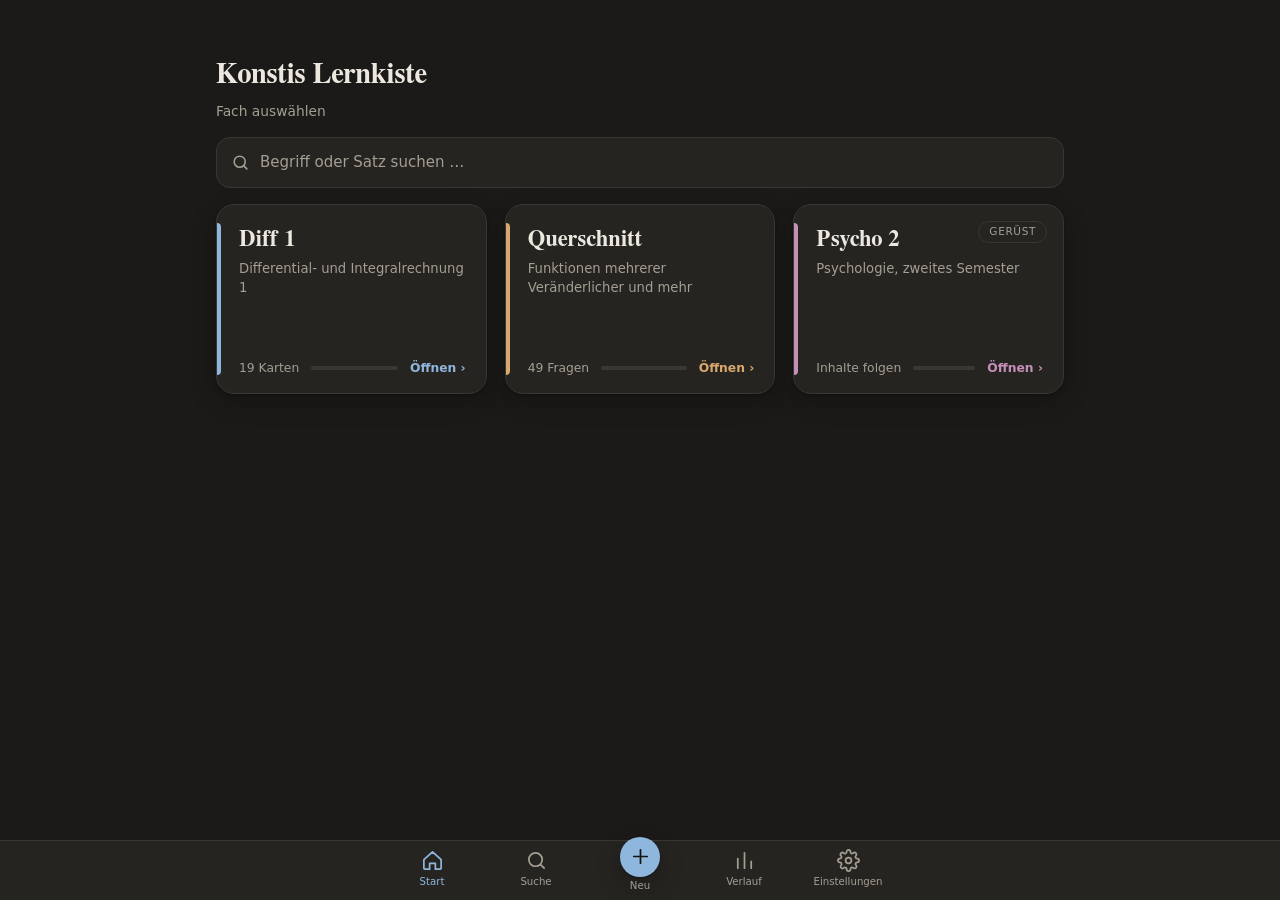
==== commit a066aa1d: "Umbau zu Konstis Lernkiste: App-Shell mit Tab-Leiste, feste Karten-IDs, Einstellungen, Backup, Verla" ====
--- a/index.html
+++ b/index.html
@@ -1,234 +1,25 @@
 <!DOCTYPE html>
-<html lang="de">
+<html lang="de" data-theme="dark">
 <head>
 <meta charset="utf-8">
 <meta name="viewport" content="width=device-width, initial-scale=1, viewport-fit=cover">
-<title>Karteikarten</title>
-<meta name="color-scheme" content="dark">
+<title>Konstis Lernkiste</title>
 <meta name="theme-color" content="#1b1a18">
 <meta name="apple-mobile-web-app-capable" content="yes">
 <meta name="mobile-web-app-capable" content="yes">
-<meta name="apple-mobile-web-app-status-bar-style" content="black-translucent">
-<meta name="apple-mobile-web-app-title" content="Karteikarten">
+<meta name="apple-mobile-web-app-status-bar-style" content="black">
+<meta name="apple-mobile-web-app-title" content="Lernkiste">
 <link rel="manifest" href="manifest.webmanifest">
 <link rel="apple-touch-icon" href="apple-touch-icon.png">
 <link rel="icon" type="image/png" href="icon-192.png">
-<style>
-  :root {
-    --bg:#1b1a18; --paper:#262421; --paper2:#2e2b27; --ink:#ece7df; --muted:#a59e93; --line:#3a3732; --accent:#8fb6dc; --amber:#e8c547;
-    --c-diff:#8fb6dc; --c-quer:#d9a86c; --c-psy:#c58fb8;
-  }
-  * { box-sizing:border-box; }
-  html, body { margin:0; }
-  body { background:var(--bg); color:var(--ink); font:15px/1.5 -apple-system, system-ui, "Segoe UI", sans-serif;
-    -webkit-text-size-adjust:100%; min-height:100vh; min-height:100dvh; }
-  .wrap { max-width:640px; margin:0 auto; padding:max(28px, env(safe-area-inset-top)) 18px max(32px, env(safe-area-inset-bottom)); }
-  h1 { font-family:"New York", Georgia, "Source Serif 4", serif; font-weight:600; font-size:1.9rem; letter-spacing:-.01em; margin:8px 0 14px; }
-
-  .search { position:relative; margin-bottom:16px; }
-  .search input { width:100%; font:16px -apple-system, system-ui, sans-serif; color:var(--ink); background:var(--paper);
-    border:1px solid var(--line); border-radius:14px; padding:13px 40px 13px 42px; -webkit-appearance:none; appearance:none; }
-  .search input:focus { outline:none; border-color:var(--accent); }
-  .search input::-webkit-search-cancel-button { display:none; }
-  .search .lens { position:absolute; left:14px; top:50%; transform:translateY(-50%); color:var(--muted); pointer-events:none; font-size:1.05rem; }
-  .search .clear { position:absolute; right:8px; top:50%; transform:translateY(-50%); width:30px; height:30px; border:0; border-radius:50%;
-    background:var(--paper2); color:var(--muted); font-size:1rem; cursor:pointer; display:none; }
-  .search.has .clear { display:block; }
-
-  .grid { display:grid; gap:14px; }
-  .tile { position:relative; display:flex; flex-direction:column; justify-content:space-between; min-height:128px; padding:18px 20px;
-    background:var(--paper); border:1px solid var(--line); border-radius:18px; color:inherit; text-decoration:none;
-    box-shadow:0 1px 2px rgba(0,0,0,.3), 0 8px 24px rgba(0,0,0,.25); -webkit-tap-highlight-color:transparent; transition:transform .15s ease, border-color .15s ease; }
-  a.tile:active { transform:scale(.98); }
-  a.tile:hover { border-color:var(--muted); }
-  .tile .name { font-family:"New York", Georgia, "Source Serif 4", serif; font-size:1.5rem; font-weight:600; margin:0; }
-  .tile .desc { color:var(--muted); font-size:.88rem; margin:2px 0 0; }
-  .tile .foot { display:flex; align-items:center; justify-content:space-between; gap:12px; margin-top:16px; font-size:.82rem; color:var(--muted); }
-  .bar { flex:1; height:4px; background:var(--line); border-radius:4px; overflow:hidden; }
-  .bar > div { height:100%; width:0; transition:width .3s; background:var(--accent); }
-  .go { font-weight:600; white-space:nowrap; }
-  .stripe { position:absolute; left:0; top:18px; bottom:18px; width:4px; border-radius:0 4px 4px 0; }
-  .t-diff .stripe, .t-diff .go { background:var(--c-diff); } .t-diff .go { background:none; color:var(--c-diff); }
-  .t-quer .stripe { background:var(--c-quer); } .t-quer .go { color:var(--c-quer); } .t-quer .bar > div { background:var(--c-quer); }
-  .t-psy .stripe { background:var(--c-psy); } .t-psy .go { color:var(--c-psy); } .t-psy .bar > div { background:var(--c-psy); }
-  .badge { position:absolute; top:16px; right:16px; font-size:.72rem; letter-spacing:.06em; text-transform:uppercase; color:var(--muted);
-    border:1px solid var(--line); border-radius:999px; padding:2px 10px; }
-
-  /* Suche */
-  #results { display:none; }
-  .searching #results { display:block; }
-  .searching .grid { display:none; }
-  .filters { display:flex; gap:6px; flex-wrap:wrap; margin-bottom:12px; }
-  .filters button { border:1px solid var(--line); background:var(--paper); color:var(--muted); border-radius:999px; padding:5px 13px;
-    font:500 .84rem -apple-system, system-ui, sans-serif; cursor:pointer; display:inline-flex; align-items:center; gap:6px; }
-  .filters button.on { background:var(--ink); color:var(--bg); border-color:var(--ink); }
-  .filters .sw { width:9px; height:9px; border-radius:50%; display:inline-block; }
-  .count { color:var(--muted); font-size:.82rem; margin:0 2px 10px; }
-  .hit { position:relative; display:block; color:inherit; text-decoration:none; background:var(--paper); border:1px solid var(--line);
-    border-radius:14px; padding:12px 14px 12px 18px; margin-bottom:10px; -webkit-tap-highlight-color:transparent; overflow:hidden; }
-  .hit:active { transform:scale(.99); }
-  .hit::before { content:""; position:absolute; left:0; top:0; bottom:0; width:5px; background:var(--hc); }
-  .hit .top { display:flex; align-items:center; gap:8px; font-size:.76rem; margin-bottom:4px; flex-wrap:wrap; }
-  .hit .subj { font-weight:700; letter-spacing:.04em; text-transform:uppercase; color:var(--hc); }
-  .hit .ttl { color:var(--ink); font-weight:600; }
-  .hit .typ { color:var(--muted); margin-left:auto; }
-  .hit .snip { color:var(--muted); font-size:.88rem; font-family:"New York", Georgia, serif; }
-  mark { background:var(--amber); color:#1b1a18; border-radius:3px; padding:0 2px; }
-  .none { text-align:center; color:var(--muted); padding:36px 10px; }
-
-  @media (min-width:800px) {
-    .wrap { max-width:880px; padding-top:64px; }
-    h1 { font-size:2.3rem; }
-    .grid { grid-template-columns:repeat(3, 1fr); gap:18px; }
-    .tile { min-height:190px; }
-  }
-</style>
+<link rel="stylesheet" href="app.css">
+<script>try{var s=JSON.parse(localStorage.getItem('lernkiste-v1')||'null'),t=s&&s.settings&&s.settings.theme;if(t==='auto')t=matchMedia('(prefers-color-scheme: dark)').matches?'dark':'light';if(t)document.documentElement.setAttribute('data-theme',t)}catch(e){}</script>
 </head>
 <body>
-<div class="wrap" id="wrap">
-  <h1>Karteikarten</h1>
-
-  <div class="search" id="searchbox">
-    <span class="lens">⌕</span>
-    <input id="q" type="search" placeholder="Begriff oder Satz suchen …" autocomplete="off" autocapitalize="off" autocorrect="off" spellcheck="false" enterkeyhint="search" aria-label="Suche">
-    <button class="clear" id="clear" aria-label="Suche löschen">✕</button>
-  </div>
-
-  <div id="results">
-    <div class="filters" id="filters"></div>
-    <div class="count" id="count"></div>
-    <div id="hits"></div>
-  </div>
-
-  <div class="grid">
-    <a class="tile t-diff" href="diff1.html">
-      <span class="stripe"></span>
-      <div><h2 class="name">Diff1</h2><p class="desc">Differential- und Integralrechnung 1 · Karteikarten</p></div>
-      <div class="foot"><span id="diffProg">Kapitel 1</span><div class="bar"><div id="diffBar"></div></div><span class="go">Öffnen ›</span></div>
-    </a>
-    <a class="tile t-quer" href="querschnitt.html">
-      <span class="stripe"></span>
-      <div><h2 class="name">Querschnitt</h2><p class="desc">Kapitel 10 · Tests: Multiple Choice, Lückentext, Richtig/Falsch, Zeit-Simulation</p></div>
-      <div class="foot"><span id="querProg">49 Fragen</span><div class="bar"><div id="querBar"></div></div><span class="go">Öffnen ›</span></div>
-    </a>
-    <a class="tile t-psy" href="psycho2.html">
-      <span class="stripe"></span>
-      <span class="badge">Gerüst</span>
-      <div><h2 class="name">Psycho2</h2><p class="desc">Test-Funktionen mit Beispielfragen</p></div>
-      <div class="foot"><span>Inhalte folgen</span><span class="go">Öffnen ›</span></div>
-    </a>
-  </div>
-</div>
-
-<script>
-window.INDEX = [{"s": "diff1", "title": "Bemerkung 1.0.1", "label": "Karteikarte · Kap. 1", "url": "diff1.html#k=0", "kw": "Körper angeordnet Archimedisch vollständig reelle Zahlen Eigenschaften", "text": "(ℝ,+,·, Nenne die vier Eigenschaften, die darin stecken. — (ℝ,+,·, vollständiger, archimedisch angeordneter Körper : (ℝ,+,·) ist ein Körper (Nullelement 0, Einselement 1) er ist angeordnet er erfüllt das Archimedische Axiom er ist vollständig Körper heißt: (ℝ,+) und (ℝ∖0,·) sind kommutative Gruppen, und es gelten die Distributivgesetze."}, {"s": "diff1", "title": "Bemerkung 1.0.1 (3)", "label": "Karteikarte · Kap. 1", "url": "diff1.html#k=1", "kw": "Archimedes archimedisch Axiom", "text": "Wie lautet das Archimedische Axiom? — ∀ x,y ℝ^+ ∃ n ℕ: n· x>y. Anschaulich: Egal wie klein x und wie groß y ist – oft genug x aufaddiert, überholt man y. Folgerung: Zu jedem ε>0 gibt es n mit 1n"}, {"s": "diff1", "title": "Bemerkung 1.0.1 (4)", "label": "Karteikarte · Kap. 1", "url": "diff1.html#k=2", "kw": "Supremum Infimum obere Schranke kleinste Schranke Vollständigkeit", "text": "Was bedeutet „ℝ ist vollständig“? — Jede nichtleere, nach oben beschränkte Teilmenge M⊆ℝ besitzt eine kleinste obere Schranke, das Supremum sup M ℝ. Jede nichtleere, nach unten beschränkte Teilmenge M⊆ℝ besitzt eine größte untere Schranke, das Infimum inf M ℝ. Gegenbeispiel: In ℚ hat q ℚ: q²"}, {"s": "diff1", "title": "Definition 1.0.1 · Bem. 1.0.2", "label": "Karteikarte · Kap. 1", "url": "diff1.html#k=3", "kw": "Folge Folgenglied Index Abbildung", "text": "Was ist eine Folge reeller Zahlen? Wie heißen an und n, und welche Schreibweisen gibt es? — Eine Abbildung f:ℕ ℝ. Für n ℕ heißt an=f(n) das n-te Folgeglied , n der Index . Schreibweisen: (a1,a2,a3, ), (an)n ℕ oder (an). Erweiterung: Als Indexmenge ist auch Im=n ℤ: n≥ m erlaubt, dann schreibt man (an)n≥ m."}, {"s": "diff1", "title": "Definition 1.0.2", "label": "Karteikarte · Kap. 1 · rot markiert", "url": "diff1.html#k=4", "kw": "Monotonie monoton wachsend fallend streng", "text": "Monotonie von Folgen Wann heißt (an)n ℕ monoton wachsend, streng monoton wachsend, monoton fallend, streng monoton fallend? — monoton wachsend: an≤ an+1 ∀ n ℕ streng monoton wachsend: an monoton fallend: an≥ an+1 ∀ n ℕ streng monoton fallend: an> an+1 ∀ n ℕ Nachweis-Tipp: Untersuche an+1-an≥ 0 bzw. (bei positiven Gliedern) an+1an≥ 1. Jede streng monotone Folge ist auch monoton."}, {"s": "diff1", "title": "Definition 1.0.3 · Bem. 1.0.3", "label": "Karteikarte · Kap. 1 · rot markiert", "url": "diff1.html#k=5", "kw": "beschränkt Schranke obere untere Beschränktheit", "text": "Beschränktheit von Folgen Wann heißt (an) nach oben beschränkt, nach unten beschränkt, beschränkt? Und welche äquivalente Formulierung mit Betrag gibt es? — nach oben beschränkt: ∃ M ℝ: an≤ M ∀ n (obere Schranke) nach unten beschränkt: ∃ L ℝ: an≥ L ∀ n (untere Schranke) beschränkt: nach oben und nach unten beschränkt Äquivalent: (an) beschränkt ⇔ ∃ N ℝ0^+: |an|≤ N ∀ n. Man kann N=max|M|,|L| wählen."}, {"s": "diff1", "title": "Bemerkung 1.0.4", "label": "Karteikarte · Kap. 1", "url": "diff1.html#k=6", "kw": "monotone Folge beschränkt", "text": "Was weißt du sofort über die Beschränktheit einer monotonen Folge? — Monoton wachsend ⇒ nach unten beschränkt, denn an≥ a1. Untere Schranke L=a1. Monoton fallend ⇒ nach oben beschränkt, denn an≤ a1. Obere Schranke M=a1. Für „beschränkt“ fehlt also jeweils nur noch die andere Seite – praktisch beim Hauptsatz über monotone Folgen."}, {"s": "diff1", "title": "Definition 1.0.4", "label": "Karteikarte · Kap. 1 · rot markiert", "url": "diff1.html#k=7", "kw": "Grenzwert Limes Epsilon Umgebung Konvergenz Quantoren Definition", "text": "Definiere: a ℝ heißt Grenzwert (Limes) der Folge (an). Bitte mit Quantoren! — ∀ε>0 ∃ n0 ℕ ∀ n≥ n0: |an-a| Schreibweise: an→ a für n→∞, ;an n→∞a, ;lim n→∞an=a. Anschaulich (Bem. 1.0.5): In jeder ε-Umgebung ]a-ε,a+ε[ liegen fast alle Folgeglieder – alle bis auf endlich viele. n0 darf von ε abhängen! Achtung Tippfehler im Skript: dort steht „∃ n0∈ n“ und „lim an=n“ – gemeint ist n0 ℕ und lim an=a."}, {"s": "diff1", "title": "Satz 1.0.1", "label": "Karteikarte · Kap. 1", "url": "diff1.html#k=8", "kw": "Eindeutigkeit Grenzwert eindeutig", "text": "Kann eine Folge zwei verschiedene Grenzwerte haben? Wie geht die Beweisidee? — Nein – der Grenzwert ist eindeutig. Beweisidee: Angenommen an→ a und an→ b mit a≠ b. Wähle ε=(|a-b|)/(2). Dann müssten fast alle an in beiden (disjunkten!) ε-Umgebungen liegen. Widerspruch. Formal: |a-b|≤|a-an|+|an-b|"}, {"s": "diff1", "title": "Definition 1.0.5", "label": "Karteikarte · Kap. 1 · rot markiert", "url": "diff1.html#k=9", "kw": "konvergent divergent Nullfolge Konvergenz", "text": "Wann heißt eine Folge konvergent, divergent, konvergent gegen a, Nullfolge? — konvergent: sie besitzt einen reellen Grenzwert divergent: sie besitzt keinen reellen Grenzwert konvergent gegen a: sie besitzt den Grenzwert a ℝ Nullfolge: sie konvergiert gegen 0 Auch an=n (bestimmt divergent gegen +∞) ist divergent – +∞ ist kein reeller Grenzwert."}, {"s": "diff1", "title": "Satz 1.0.2", "label": "Karteikarte · Kap. 1 · rot markiert", "url": "diff1.html#k=10", "kw": "konvergent beschränkt Kontraposition", "text": "Konvergenz und Beschränktheit Welche zwei Aussagen macht Satz 1.0.2? Gilt die Umkehrung? — Ist (an) konvergent , so ist (an) beschränkt . Ist (an) nicht beschränkt , so ist (an) divergent . 2) ist genau die Kontraposition von 1). Umkehrung falsch: an=(-1)^n ist beschränkt (|an|≤ 1), aber divergent. Beweisidee zu 1): ε=1 ⇒ ab n0 gilt |an|≤|a|+1. Für die endlich vielen Glieder davor nimm das Maximum: N=max|a1|, ,|an0-1|,|a|+1."}, {"s": "diff1", "title": "Satz 1.0.3 (1) · Bem. 1.0.6", "label": "Karteikarte · Kap. 1 · rot markiert", "url": "diff1.html#k=11", "kw": "Ungleichung Grenzübergang kleiner gleich", "text": "Seien an→ a, bn→ b und an≤ bn für alle n. Was folgt für a und b? Und was, wenn sogar an — Es folgt ;a≤ b. Auch aus an nur a≤ b, nicht a Gegenbeispiel (Bem. 1.0.6): an=0 Merke: Beim Grenzübergang werden strikte Ungleichungen „weich“."}, {"s": "diff1", "title": "Satz 1.0.3 (2)", "label": "Karteikarte · Kap. 1 · rot markiert", "url": "diff1.html#k=12", "kw": "Schrankenlemma Sandwich Einschnürungssatz Einschließungssatz", "text": "Formuliere das Schrankenlemma. (auch „Sandwich-Lemma“ / Einschnürungssatz) — Seien (an), (bn) konvergent mit lim an=a, lim bn=b. Ist (cn) eine Folge mit an≤ cn≤ bn ∀ n ℕ und ist a=b, so konvergiert auch (cn) gegen a (bzw. b). Wichtig: Die Konvergenz von (cn) wird hier gefolgert , nicht vorausgesetzt! Typische Anwendung: 0≤|cn|≤ bn mit bn→ 0 ⇒ cn→ 0."}, {"s": "diff1", "title": "Bemerkung 1.0.7", "label": "Karteikarte · Kap. 1 · rot markiert", "url": "diff1.html#k=13", "kw": "Nullfolge Schrankenlemma Potenz", "text": "Zeige: n→∞(1)/(n^k)=0 für jedes feste k ℕ. Welches Werkzeug benutzt du? — Schrankenlemma: Für alle n ℕ gilt 0≤(1)/(n^k)≤ 1n, und lim 0=0=lim 1n. Also lim(1)/(n^k)=0. 1n→ 0 selbst folgt aus dem Archimedischen Axiom: zu ε>0 wähle n0> 1ε."}, {"s": "diff1", "title": "Bemerkung 1.0.8 (1)", "label": "Karteikarte · Kap. 1 · rot markiert", "url": "diff1.html#k=14", "kw": "Äquivalenz Grenzwert Nullfolge Betrag", "text": "Ergänze die Äquivalenzen: limn→∞an=a⇔ ? limn→∞an=0⇔ ? — limn→∞an=a⇔limn→∞(an-a)=0 limn→∞an=0⇔limn→∞|an|=0 Beide folgen direkt aus der Definition , weil dort ohnehin nur |an-a| vorkommt (und ||an|-0 |=|an-0|)."}, {"s": "diff1", "title": "Bemerkung 1.0.8 (2)", "label": "Karteikarte · Kap. 1 · rot markiert", "url": "diff1.html#k=15", "kw": "Betrag umgekehrte Dreiecksungleichung", "text": "Gilt ;lim an=a ⇒ lim|an|=|a|;? Und gilt die Umkehrung? — Ja , mit dem Schrankenlemma, da für alle n gilt: 0≤ ||an|-|a| |≤|an-a|→ 0. Umkehrung: nein (außer für a=0). Gegenbeispiel: an=(-1)^n: lim|an|=1, aber (an) ist divergent. Die Ungleichung ||x|-|y| |≤|x-y| ist die umgekehrte Dreiecksungleichung ."}, {"s": "diff1", "title": "Satz 1.0.4", "label": "Karteikarte · Kap. 1 · rot markiert", "url": "diff1.html#k=16", "kw": "Grenzwertsätze Summe Produkt Quotient Rechenregeln", "text": "Grenzwertsätze Seien an→ a und bn→ b. Was gilt für an+bn, an-bn, an· bn, (an)/(bn) ? — Alle sind konvergent, und: lim(an+bn)=a+b lim(an-bn)=a-b lim(an· bn)=a· b Ist b≠ 0, so gibt es n0 mit bn≠ 0 für n≥ n0, und lim(an)/(bn)= ab. Voraussetzung prüfen! Beide Folgen müssen konvergent sein. Bei (n²+1)/(2n²-3) erst durch n² kürzen, dann Grenzwertsätze anwenden → 12."}, {"s": "diff1", "title": "Definition 1.0.6", "label": "Karteikarte · Kap. 1", "url": "diff1.html#k=17", "kw": "bestimmt divergent uneigentlich konvergent unendlich", "text": "Wann heißt (an) bestimmt divergent gegen +∞ bzw. -∞? Mit Quantoren. — gegen +∞: ∀ M ℝ ∃ n0 ℕ ∀ n≥ n0: an>M gegen -∞: ∀ L ℝ ∃ n0 ℕ ∀ n≥ n0: an Auch: uneigentlich konvergent . Schreibweise lim an=±∞. Unterscheide: (-1)^n n ist unbeschränkt und divergent, aber nicht bestimmt divergent."}, {"s": "diff1", "title": "Bemerkung 1.0.9", "label": "Karteikarte · Kap. 1 · rot markiert", "url": "diff1.html#k=18", "kw": "Kehrwert Nullfolge unendlich", "text": "Nullfolgen und Kehrwerte Für an≠ 0, bn≠ 0: Ergänze lim an=0⇔ ?lim|bn|=+∞⇔ ? — limn→∞an=0⇔limn→∞(1)/(|an|)=+∞ limn→∞|bn|=+∞⇔limn→∞(1)/(bn)=0 Idee: Unterschreitet |an| jede noch so kleine Grenze, so überschreitet 1|an| jede noch so große. Warum der Betrag? an=((-1)^n)/(n)→ 0, aber 1an=(-1)^n n ist nicht bestimmt divergent – erst 1|an|=n→+∞."}, {"s": "quer", "title": "Def. 10.1 (4)", "label": "Multiple Choice", "url": "querschnitt.html#q=q-mc-01", "kw": "Niveaumenge Höhenlinie Niveaulinie Wertemenge Graph", "text": "Was ist die Niveaumenge Nf(c) einer Funktion f:D ℝ? x∈ D| f(x)=c / f(x)| x∈ D / (x,f(x))| x∈ D / x∈ D| f(x)≥ c Die Menge f(x)| x∈ D ist die Wertemenge Wf, die dritte ist der Graph . Für n=2 heißt Nf(c) Höhenlinie."}, {"s": "quer", "title": "Def. 10.1 (2)", "label": "Multiple Choice", "url": "querschnitt.html#q=q-mc-02", "kw": "Graph Fläche R^3", "text": "In welchem Raum liegt der Graph Gf einer Funktion f:D ℝ mit D⊆ℝ^n? ℝ^n / ℝ^n+1 / ℝ^n-1 / ℝ^2n Gf=(x,y)| x∈ D, y=f(x)⊆ℝ^n+1. Für n=2 ist das eine Fläche im ℝ³."}, {"s": "quer", "title": "Beispiel 10.2 (1)", "label": "Multiple Choice", "url": "querschnitt.html#q=q-mc-03", "kw": "Höhenlinie Kreis Paraboloid Niveau", "text": "Was ist die Höhenlinie von f(x1,x2)=x1²+x2² zum Niveau c=4? Kreis um (0,0) mit Radius 2 / Kreis um (0,0) mit Radius 4 / leere Menge / nur der Punkt (0,0) x1²+x2²=4 ist der Kreis mit Radius √4=2. Allgemein: c>0 Kreis mit Radius √ c, c=0 nur (0,0), c<0 leer."}, {"s": "quer", "title": "Beispiel 10.2 (1)", "label": "Multiple Choice", "url": "querschnitt.html#q=q-mc-04", "kw": "Wertemenge Wertebereich", "text": "Wie lautet die Wertemenge von f(x1,x2)=x1²+x2² auf ℝ²? ℝ0^+=[0,∞[ / ℝ / ]0,∞[ / [1,∞[ Die Wertemenge besteht aus allen c mit Nf(c)≠∅, also c 0. Der Wert 0 wird in (0,0) angenommen."}, {"s": "quer", "title": "Satz 10.13", "label": "Multiple Choice", "url": "querschnitt.html#q=q-mc-05", "kw": "notwendige Bedingung Gradient Null kritischer Punkt Extremstelle", "text": "Was gilt für eine lokale Extremstelle a im Innern von D, wenn f in a partiell differenzierbar ist? grad f(a)=0 / Hess f(a) ist positiv definit / f(a)=0 / ∂1f(a)>0 Das ist die notwendige Bedingung 1. Ordnung (Satz 10.13). Sie ist nicht hinreichend: x1²-x2² hat in (0,0) einen Sattelpunkt."}, {"s": "quer", "title": "Beispiel 10.12 (2)", "label": "Multiple Choice", "url": "querschnitt.html#q=q-mc-06", "kw": "Gradient partielle Ableitung", "text": "Wie lautet der Gradient von f(x1,x2)=2x1x2? (2x2, 2x1) / (2x1, 2x2) / (x2, x1) / (2, 2) ∂1f=2x2 (nach x1 ableiten, x2 festhalten) und ∂2f=2x1."}, {"s": "quer", "title": "Beispiel 10.16 (1)", "label": "Multiple Choice", "url": "querschnitt.html#q=q-mc-07", "kw": "Hessematrix zweite Ableitungen", "text": "Wie lautet die Hessematrix von f(x1,x2)=x1²+x2²? 2&00&2 / 2x1&00&2x2 / 0&22&0 / 1&11&1 ∂1∂1f=2, ∂2∂2f=2, gemischte Ableitungen 0. Die Matrix ist positiv definit."}, {"s": "quer", "title": "Bem. 10.17 (2)", "label": "Multiple Choice", "url": "querschnitt.html#q=q-mc-08", "kw": "definit indefinit Determinante Spur Eigenwerte", "text": "Eine symmetrische 2 2-Matrix hat (A) indefinit . Bei >0 entscheidet die Spur: >0 positiv definit, <0 negativ definit."}, {"s": "quer", "title": "Satz 10.18, Beispiel 10.19 (4)", "label": "Multiple Choice", "url": "querschnitt.html#q=q-mc-09", "kw": "Hessematrix positiv definit Minimum Determinante Spur", "text": "Am kritischen Punkt a gilt Hess f(a)= 2&11&2. Was ist a? isolierte lokale Minimalstelle / isolierte lokale Maximalstelle / Sattelpunkt / keine Aussage möglich =3>0 und Spur =4>0, also positiv definit. Nach Satz 10.18 a) ist a eine isolierte lokale Minimalstelle."}, {"s": "quer", "title": "Beispiel 10.19 (5)", "label": "Multiple Choice", "url": "querschnitt.html#q=q-mc-10", "kw": "Hessematrix Determinante null semidefinit keine Aussage", "text": "An einem kritischen Punkt gilt (Hess f(a))=0. Was folgt aus Satz 10.18? keine Aussage, man muss die Funktionswerte in Umgebungen untersuchen / a ist ein Sattelpunkt / a ist eine lokale Minimalstelle / a ist eine lokale Maximalstelle Die Hessematrix ist dann semidefinit, Satz 10.18 greift nicht. Beispiel 10.19 (5): bei 2x²+2y²-4xy-x^4-y^4 liefern f(t,t) 0, also kein Extremum in (0,0)."}, {"s": "quer", "title": "Bem. 10.9 (2)", "label": "Multiple Choice", "url": "querschnitt.html#q=q-mc-11", "kw": "Weierstraß Satz kompakt stetig Maximum Minimum", "text": "Welche Voraussetzungen hat der Satz von Weierstraß für Funktionen mehrerer Veränderlicher? f stetig und D≠∅ kompakt / f differenzierbar und D offen / f stetig und D zusammenhängend / f beschränkt und D abgeschlossen Dann nimmt f Maximum und Minimum an, und Wf ist kompakt. Ist D zusätzlich zusammenhängend, gilt Wf=[f(p),f(q)]."}, {"s": "quer", "title": "Kap. 9 / Bem. 10.9", "label": "Multiple Choice", "url": "querschnitt.html#q=q-mc-12", "kw": "kompakt beschränkt abgeschlossen Heine Borel", "text": "Was bedeutet „kompakt“ für Teilmengen des ℝ^n? beschränkt und abgeschlossen / offen und beschränkt / nur abgeschlossen / zusammenhängend Beispiele: abgeschlossene Kreisscheibe, Einheitskreislinie, abgeschlossenes Quadrat. Die offene Kreisscheibe ist nicht kompakt, dort kann das Minimum fehlen."}, {"s": "quer", "title": "Beispiel 10.8 (3), 10.12 (6)", "label": "Multiple Choice", "url": "querschnitt.html#q=q-mc-13", "kw": "unstetig partiell differenzierbar Winkelhalbierende Gegenbeispiel", "text": "Sei f(x1,x2)=(2x1x2)/(x1²+x2²) für (x1,x2)≠(0,0) und f(0,0)=0. Welche Aussage stimmt? f ist in (0,0) stetig / f ist in (0,0) unstetig, aber partiell differenzierbar / f ist in (0,0) nicht partiell differenzierbar / f ist stetig partiell differenzierbar Längs der Achsen ist f=0, also ∂1f(0,0)=∂2f(0,0)=0. Längs (t,t) ist f=1 0: unstetig. Partiell differenzierbar heißt also nicht stetig."}, {"s": "quer", "title": "Beispiel 10.8 (5)", "label": "Multiple Choice", "url": "querschnitt.html#q=q-mc-14", "kw": "Unstetigkeit Parabel Geraden Folgenkriterium", "text": "Für f(x1,x2)=(x1²x2)/(x1^4+x2²), f(0,0)=0: Längs welcher Kurve zeigt man die Unstetigkeit in 0? längs jeder Geraden durch den Ursprung / längs der Koordinatenachsen / längs der Parabel x2=x1² / längs der Kreislinie um den Ursprung Auf jeder Geraden f 0, aber f(t,t²)=(t^4)/(2t^4)= 12 0. Geraden reichen für Stetigkeit nicht, es muss jede Folge ak 0 klappen."}, {"s": "quer", "title": "Zusammenfassung 10.20, Bsp. 10.14 (2)", "label": "Multiple Choice", "url": "querschnitt.html#q=q-mc-15", "kw": "Kandidaten Extremstellen Rand kritische Punkte", "text": "Welche Kandidaten für Extremstellen von f:D ℝ muss man betrachten? Randpunkte, Stellen ohne partielle Differenzierbarkeit, kritische Stellen im Innern / nur die kritischen Stellen / nur die Randpunkte / nur die Eckpunkte von D Das ist die Zusammenfassung 10.20. Beispiele: √x1²+x2² hat sein Minimum in (0,0), wo f nicht partiell differenzierbar ist; x1²-x2² auf dem Quadrat hat Extrema am Rand."}, {"s": "quer", "title": "Bem. 10.17 (1)", "label": "Multiple Choice", "url": "querschnitt.html#q=q-mc-16", "kw": "Schwarz Symmetrie Hessematrix Differentiationsreihenfolge", "text": "Was sagt der Satz von Schwarz ? Bei zweimal stetig partiell differenzierbarem f gilt ∂i∂jf=∂j∂if / Jede partiell differenzierbare Funktion ist stetig / Der Gradient verschwindet an jeder Extremstelle / Die Hessematrix ist stets positiv definit Die Hessematrix ist dann symmetrisch: „Auf die Differentiationsreihenfolge kommt es nicht an.“ Ohne stetige zweite Ableitungen kann das scheitern."}, {"s": "quer", "title": "Bem. 10.17 (1b)", "label": "Multiple Choice", "url": "querschnitt.html#q=q-mc-17", "kw": "Taylor quadratische Approximation lineare Approximation Hessematrix", "text": "Sei g=grad f(a), H=Hess f(a) und h=x-a. Wie lautet die quadratische Approximation von f in a? f(a)+g· h+ 12,h^ H,h / f(a)+g· h+h^ H,h / f(a)+ 12,H· h / f(a)+g²· h² Wie das Taylorpolynom 2. Grades in einer Veränderlichen: der Faktor 12 gehört vor den Hesse-Term. Am kritischen Punkt (g=0) fällt der lineare Term weg."}, {"s": "quer", "title": "Bem. 10.9 (2)", "label": "Richtig/Falsch", "url": "querschnitt.html#q=q-tf-01", "kw": "Weierstraß kompakt Maximum Minimum", "text": "Jede stetige Funktion auf einer nichtleeren kompakten Menge D⊆ℝ^n nimmt Maximum und Minimum an. Richtig. Das ist der Satz von Weierstraß (Bem. 10.9)."}, {"s": "quer", "title": "Beispiel 10.12 (6)", "label": "Richtig/Falsch", "url": "querschnitt.html#q=q-tf-02", "kw": "partiell differenzierbar stetig Gegenbeispiel", "text": "Ist f in a partiell differenzierbar, dann ist f in a auch stetig. Falsch. Gegenbeispiel: f=(2x1x2)/(x1²+x2²), f(0,0)=0. Überall partiell differenzierbar, in (0,0) unstetig. Erst stetig partiell differenzierbar liefert Stetigkeit."}, {"s": "quer", "title": "Def. 10.15 (1b)", "label": "Richtig/Falsch", "url": "querschnitt.html#q=q-tf-03", "kw": "stetig partiell differenzierbar", "text": "Ist f stetig partiell differenzierbar, so ist f stetig. Richtig. Satz 10.15 1b). Stetige partielle Ableitungen sind also stärker als bloße Existenz der partiellen Ableitungen."}, {"s": "quer", "title": "Beispiel 10.14 (1b)", "label": "Richtig/Falsch", "url": "querschnitt.html#q=q-tf-04", "kw": "Sattelpunkt kritischer Punkt hinreichend notwendig", "text": "Aus grad f(a)=0 folgt, dass a eine lokale Extremstelle ist. Falsch. Die Bedingung ist nur notwendig. Für f=x1²-x2² ist grad f(0,0)=0, aber (0,0) ist ein Sattelpunkt."}, {"s": "quer", "title": "Beispiel 10.12 (5)", "label": "Richtig/Falsch", "url": "querschnitt.html#q=q-tf-05", "kw": "Betragsfunktion Kegel nicht differenzierbar", "text": "Die Funktion f(x1,x2)=√x1²+x2² ist in (0,0) partiell differenzierbar. Falsch. Auf den Achsen ist f=|x1| bzw. |x2|, und der Betrag ist in 0 nicht differenzierbar. Trotzdem ist (0,0) eine Minimalstelle."}, {"s": "quer", "title": "Beispiel 10.4 (2)", "label": "Richtig/Falsch", "url": "querschnitt.html#q=q-tf-06", "kw": "Sattelpunkt hyperbolisches Paraboloid", "text": "Der Punkt (0,0) ist eine lokale Extremstelle von f(x1,x2)=x1²-x2² auf ℝ². Falsch. In jeder Umgebung gibt es Werte >0 (auf der x1-Achse) und <0 (auf der x2-Achse). Sattelpunkt."}, {"s": "quer", "title": "Beispiel 10.2 (1)", "label": "Richtig/Falsch", "url": "querschnitt.html#q=q-tf-07", "kw": "Niveaumenge leer Höhenlinie", "text": "Die Niveaumenge von f=x1²+x2² zum Niveau c<0 ist leer. Richtig. Eine Summe von Quadraten ist nie negativ."}, {"s": "quer", "title": "Beispiel 10.8 (5)", "label": "Richtig/Falsch", "url": "querschnitt.html#q=q-tf-08", "kw": "Stetigkeit Geraden Parabel Gegenbeispiel", "text": "Strebt f(x)→ f(0) längs jeder Geraden durch 0, so ist f in 0 stetig. Falsch. Beispiel 10.8 (5): (x1²x2)/(x1^4+x2²) strebt längs jeder Geraden gegen 0, aber längs der Parabel x2=x1² gegen 12."}, {"s": "quer", "title": "Bem. 10.17 (1a)", "label": "Richtig/Falsch", "url": "querschnitt.html#q=q-tf-09", "kw": "Schwarz symmetrisch Hessematrix", "text": "Für zweimal stetig partiell differenzierbares f ist die Hessematrix symmetrisch. Richtig. Satz von Schwarz: ∂i∂jf=∂j∂if."}, {"s": "quer", "title": "Satz 10.18 c)", "label": "Richtig/Falsch", "url": "querschnitt.html#q=q-tf-10", "kw": "indefinit Sattelpunkt Hessematrix", "text": "Ist a kritischer Punkt und Hess f(a) indefinit, so ist a keine lokale Extremstelle. Richtig. Satz 10.18 c). Für n=2 ist a ein Sattelpunkt."}, {"s": "quer", "title": "Beispiel 10.19 (5)", "label": "Richtig/Falsch", "url": "querschnitt.html#q=q-tf-11", "kw": "Determinante null keine Aussage", "text": "Gilt (Hess f(a))=0 an einem kritischen Punkt, so ist a ein Sattelpunkt. Falsch. Dann macht Satz 10.18 keine Aussage. Es kann Minimum, Maximum oder Sattelpunkt sein (z. B. x^4 oder -x^4 mit =0)."}, {"s": "quer", "title": "Def. 10.11 (2)", "label": "Richtig/Falsch", "url": "querschnitt.html#q=q-tf-12", "kw": "Gradient Vektor Nabla", "text": "Der Gradient grad f(a) einer Funktion f:D ℝ ist eine reelle Zahl. Falsch. Der Gradient ist ein Vektor im ℝ^n: (∂1f(a), ,∂nf(a))."}, {"s": "quer", "title": "Bem. 10.17 (2)", "label": "Richtig/Falsch", "url": "querschnitt.html#q=q-tf-13", "kw": "negativ definit Determinante Spur", "text": "Eine symmetrische 2 2-Matrix mit >0 und Spur 0) und die Summe ist negativ, also sind beide negativ."}, {"s": "quer", "title": "Beispiel 10.2 (3)", "label": "Richtig/Falsch", "url": "querschnitt.html#q=q-tf-14", "kw": "Wertemenge Parabel Höhenlinie", "text": "Die Wertemenge von f(x1,x2)=x2²-x1 ist ganz ℝ. Richtig. Zu jedem c ist Nf(c) eine Parabel x1=x2²-c, also nichtleer."}, {"s": "quer", "title": "Def. 10.3", "label": "Richtig/Falsch", "url": "querschnitt.html#q=q-tf-15", "kw": "lokal global Maximalstelle", "text": "Jede lokale Maximalstelle ist auch eine globale Maximalstelle. Falsch. Lokal heißt nur: größter Wert in einer Umgebung. Global verlangt f(x)≤ f(a) für alle x∈ D, also f(a)=max Wf."}, {"s": "quer", "title": "Satz 10.13, Beispiel 10.14 (2)", "label": "Richtig/Falsch", "url": "querschnitt.html#q=q-tf-16", "kw": "Rand innere Punkte Extremstelle", "text": "Satz 10.13 (grad f(a)=0) gilt auch für Extremstellen a auf dem Rand von D. Falsch. Der Satz gilt nur für innere Punkte. Am Rand kann ein Extremum mit grad f≠0 auftreten, z. B. die Ecken von [-1,1]² bei x1²+x2²."}, {"s": "quer", "title": "Satz 10.7 (1)", "label": "Richtig/Falsch", "url": "querschnitt.html#q=q-tf-17", "kw": "Stetigkeit Quotient Rechenregeln", "text": "Der Quotient fg zweier in b stetiger Funktionen ist stets in b stetig. Falsch. Man braucht g(b)≠0. Summe, Differenz und Produkt sind immer stetig."}, {"s": "quer", "title": "Def. 10.1 (2)", "label": "Richtig/Falsch", "url": "querschnitt.html#q=q-tf-18", "kw": "Graph Fläche Paraboloid", "text": "Für n=2 ist der Graph einer Funktion f:D ℝ eine Fläche im ℝ³. Richtig. Gf⊆ℝ^n+1=ℝ³. Beispiel: x1²+x2² liefert ein Rotationsparaboloid."}, {"s": "quer", "title": "Def. 10.1 (1)", "label": "Lückentext", "url": "querschnitt.html#q=q-gap-01", "kw": "Funktion mehrerer Veränderlicher Koordinatenfunktionen Komponenten", "text": "Eine Abbildung f:D ℝ^m mit D⊆ℝ^n heißt Funktion in n Veränderlichen/Variablen/Veränderlichen; die f1, ,fm heißen Koordinatenfunktionen/Komponenten/Komponentenfunktionen. Jedes f(x) ℝ^m hat m Komponenten."}, {"s": "quer", "title": "Def. 10.1 (4b)", "label": "Lückentext", "url": "querschnitt.html#q=q-gap-02", "kw": "Niveaumenge Höhenlinie", "text": "Die Menge Nf(c)=x∈ D| f(x)=c heißt Niveaumenge; für n=2 nennt man sie auch Höhenlinie/Niveaulinie/Höhenlinien. Sie entspricht dem Schnitt des Graphen mit der Ebene in Höhe c."}, {"s": "quer", "title": "Def. 10.1 (4a)", "label": "Lückentext", "url": "querschnitt.html#q=q-gap-03", "kw": "Wertemenge Wertebereich Bild", "text": "Die Menge Wf=f(x)| x∈ D heißt Wertemenge/Wertebereich/Bild von f. Es gilt c∈ Wf⇔ Nf(c)≠∅."}, {"s": "quer", "title": "Def. 10.11 (2)", "label": "Lückentext", "url": "querschnitt.html#q=q-gap-04", "kw": "Gradient Nabla", "text": "Der Vektor (∂1f(a), ,∂nf(a)) heißt der Gradient von f in a; man schreibt auch Nabla f. Schreibweisen: grad f(a) oder ∇ f(a)."}, {"s": "quer", "title": "Satz 10.13", "label": "Lückentext", "url": "querschnitt.html#q=q-gap-05", "kw": "Gradient Null Extremstelle notwendige Bedingung", "text": "Ist a ein innerer Punkt und lokale Extremstelle von f und ist f in a partiell differenzierbar, so gilt grad f(a)=0/Nullvektor/00. Beweisidee: Auf jeder Koordinatengeraden ist ai eine Extremstelle einer Funktion einer Veränderlichen."}, {"s": "quer", "title": "Beispiel 10.14 (1)", "label": "Lückentext", "url": "querschnitt.html#q=q-gap-06", "kw": "kritische Punkte stationäre Punkte", "text": "Die Nullstellen des Gradienten heißen kritische Punkte/kritische Stellen/stationäre Punkte/kritischer Punkt. Sie sind nur Kandidaten für lokale Extremstellen im Innern von D."}, {"s": "quer", "title": "Def. 10.15 (2b)", "label": "Lückentext", "url": "querschnitt.html#q=q-gap-07", "kw": "Hessematrix Hesse", "text": "Die Matrix (∂i∂jf(a))i,j heißt Hessematrix/Hesse-Matrix/Hesse von f in a. Benannt nach Otto Hesse. Sie ist nach dem Satz von Schwarz symmetrisch, wenn f zweimal stetig partiell differenzierbar ist."}, {"s": "quer", "title": "Bem. 10.17 (1a)", "label": "Lückentext", "url": "querschnitt.html#q=q-gap-08", "kw": "Schwarz Reihenfolge Hessematrix symmetrisch", "text": "Bei zweimal stetig partiell differenzierbaren Funktionen kommt es nach dem Satz von Schwarz nicht auf die Differentiationsreihenfolge/Reihenfolge an. Folge: ∂i∂jf=∂j∂if."}, {"s": "quer", "title": "Bem. 10.9 (2)", "label": "Lückentext", "url": "querschnitt.html#q=q-gap-09", "kw": "Weierstraß kompakt", "text": "Nach dem Satz von Weierstraß/Weierstrass nimmt eine stetige Funktion auf einer nichtleeren kompakten/kompakt Menge Maximum und Minimum an. Kompakt = beschränkt und abgeschlossen."}, {"s": "quer", "title": "Bem. 10.17 (2)", "label": "Lückentext", "url": "querschnitt.html#q=q-gap-10", "kw": "definit indefinit Determinante Spur", "text": "Eine symmetrische 2 2-Matrix mit 0 und Spur >0 ist sie positiv definit. Mit >0 und Spur <0 ist sie negativ definit."}, {"s": "quer", "title": "Satz 10.18", "label": "Lückentext", "url": "querschnitt.html#q=q-gap-11", "kw": "Hessematrix positiv definit negativ definit Minimalstelle Maximalstelle", "text": "Ist Hess f(a) am kritischen Punkt positiv definit, so ist a eine isolierte lokale Minimalstelle/Minimum; ist sie negativ definit, eine isolierte lokale Maximalstelle/Maximum. Satz 10.18 a) und b)."}, {"s": "quer", "title": "Satz 10.18 c)", "label": "Lückentext", "url": "querschnitt.html#q=q-gap-12", "kw": "Sattelpunkt indefinit", "text": "Ist Hess f(a) indefinit und n=2, so liegt ein Sattelpunkt vor, insbesondere keine lokale Extremstelle/Extremum. Satz 10.18 c). Beispiel: x1²-x2² in (0,0)."}, {"s": "quer", "title": "Zusammenfassung 10.20", "label": "Lückentext", "url": "querschnitt.html#q=q-gap-13", "kw": "Kandidaten Extremstellen Rand kritische", "text": "Kandidaten für Extremstellen sind die Randpunkte von D, die Stellen ohne partielle Differenzierbarkeit und die kritischen Stellen/kritischen Punkte im Innern. Danach vergleicht man die Funktionswerte in einer Wertetabelle."}, {"s": "quer", "title": "Def. 10.1 (2), Beispiel 10.2 (1)", "label": "Lückentext", "url": "querschnitt.html#q=q-gap-14", "kw": "Graph Fläche Paraboloid", "text": "Für n=2 ist der Graph von f eine Fläche im ℝ³; x1²+x2² liefert ein Rotationsparaboloid. Gf⊆ℝ^n+1."}];
-(function () {
-  'use strict';
-  var SUBJ = { diff1: { name: 'Diff1', c: '#8fb6dc' }, quer: { name: 'Querschnitt', c: '#d9a86c' }, psy: { name: 'Psycho2', c: '#c58fb8' } };
-  var IDX = window.INDEX;
-
-  // Fortschritt auf den Kacheln
-  function rd(k) { try { return JSON.parse(localStorage.getItem(k) || 'null'); } catch (e) { return null; } }
-  var s = rd('dif1-k1-status') || {}, known = Object.keys(s).filter(function (k) { return s[k] === 'known'; }).length;
-  if (known > 0) { document.getElementById('diffProg').textContent = known + ' von 19 gewusst'; document.getElementById('diffBar').style.width = (known / 19 * 100) + '%'; }
-  var qs = rd('quer-k10');
-  if (qs && qs.best && qs.best.exam !== undefined) { document.getElementById('querProg').textContent = 'Klausur-Bestwert ' + qs.best.exam + ' %'; document.getElementById('querBar').style.width = qs.best.exam + '%'; }
-
-  // ----- Suche -----
-  function nrm(s) { return s.toLowerCase().normalize('NFD').replace(/[̀-ͯ]/g, '').replace(/ß/g, 'ss'); }
-  // normalisierter Text samt Zuordnung zurück zu den Originalpositionen
-  function mapNorm(s) {
-    var out = '', map = [];
-    for (var i = 0; i < s.length; i++) {
-      var c = nrm(s[i]);
-      for (var j = 0; j < c.length; j++) { out += c[j]; map.push(i); }
-    }
-    return { t: out, m: map };
-  }
-  function esc(s) { return s.replace(/&/g, '&amp;').replace(/</g, '&lt;').replace(/>/g, '&gt;'); }
-
-  IDX.forEach(function (e) { e._h = nrm(e.title + ' ' + e.kw); e._t = nrm(e.text); });
-
-  var input = document.getElementById('q'), box = document.getElementById('searchbox'), wrap = document.getElementById('wrap');
-  var filter = 'all';
-
-  function search(q) {
-    var toks = nrm(q).split(/\s+/).filter(function (t) { return t.length > 0; });
-    if (!toks.length) return [];
-    var res = [];
-    IDX.forEach(function (e, n) {
-      var score = 0;
-      for (var i = 0; i < toks.length; i++) {
-        var t = toks[i], inH = e._h.indexOf(t) >= 0, inT = e._t.indexOf(t) >= 0;
-        if (!inH && !inT) return;
-        score += (inH ? 3 : 0) + (inT ? 1 : 0);
-      }
-      res.push({ e: e, score: score, n: n });
-    });
-    res.sort(function (a, b) { return b.score - a.score || a.n - b.n; });
-    return { list: res, toks: toks };
-  }
-
-  function snippet(text, toks) {
-    var mn = mapNorm(text), pos = -1;
-    for (var i = 0; i < toks.length; i++) { var p = mn.t.indexOf(toks[i]); if (p >= 0 && (pos < 0 || p < pos)) pos = p; }
-    var start = 0, end = Math.min(text.length, 170);
-    if (pos >= 0) {
-      var o = mn.m[pos];
-      start = Math.max(0, o - 55); end = Math.min(text.length, o + 115);
-      var sp = text.lastIndexOf(' ', start + 12); if (start > 0 && sp > 0 && sp < o) start = sp + 1;
-    }
-    // Treffer-Bereiche im Ausschnitt markieren
-    var ranges = [];
-    toks.forEach(function (t) {
-      var from = 0, p;
-      while ((p = mn.t.indexOf(t, from)) >= 0) {
-        var a = mn.m[p], b = mn.m[p + t.length - 1] + 1;
-        if (a >= start && b <= end) ranges.push([a, b]);
-        from = p + t.length;
-      }
-    });
-    ranges.sort(function (x, y) { return x[0] - y[0]; });
-    var html = '', cur = start;
-    ranges.forEach(function (r) {
-      if (r[0] < cur) return;
-      html += esc(text.slice(cur, r[0])) + '<mark>' + esc(text.slice(r[0], r[1])) + '</mark>'; cur = r[1];
-    });
-    html += esc(text.slice(cur, end));
-    return (start > 0 ? '… ' : '') + html + (end < text.length ? ' …' : '');
-  }
-
-  function render() {
-    var q = input.value.trim();
-    var on = q.length > 0;
-    wrap.classList.toggle('searching', on); box.classList.toggle('has', input.value.length > 0);
-    if (!on) return;
-    var r = search(q);
-    var list = r.list || [], toks = r.toks || [];
-    var counts = { all: list.length, diff1: 0, quer: 0, psy: 0 };
-    list.forEach(function (x) { counts[x.e.s]++; });
-    var fl = document.getElementById('filters');
-    fl.innerHTML = [['all', 'Alle', null], ['diff1', 'Diff1', SUBJ.diff1.c], ['quer', 'Querschnitt', SUBJ.quer.c]].map(function (f) {
-      return '<button data-f="' + f[0] + '" class="' + (filter === f[0] ? 'on' : '') + '">' + (f[2] ? '<span class="sw" style="background:' + f[2] + '"></span>' : '') + f[1] + ' (' + counts[f[0]] + ')</button>';
-    }).join('');
-    Array.prototype.forEach.call(fl.querySelectorAll('button'), function (b) { b.onclick = function () { filter = b.dataset.f; render(); }; });
-    var shown = list.filter(function (x) { return filter === 'all' || x.e.s === filter; });
-    document.getElementById('count').textContent = shown.length ? shown.length + (shown.length === 1 ? ' Treffer' : ' Treffer') : '';
-    var hl = encodeURIComponent(q);
-    document.getElementById('hits').innerHTML = shown.length ? shown.slice(0, 40).map(function (x) {
-      var e = x.e, sj = SUBJ[e.s];
-      var sep = e.url.indexOf('#') >= 0 ? '&' : '#';
-      return '<a class="hit" style="--hc:' + sj.c + '" href="' + e.url + sep + 'hl=' + hl + '">' +
-        '<div class="top"><span class="subj">' + sj.name + '</span><span class="ttl">' + esc(e.title) + '</span><span class="typ">' + esc(e.label) + '</span></div>' +
-        '<div class="snip">' + snippet(e.text, toks) + '</div></a>';
-    }).join('') : '<div class="none">Keine Treffer für „' + esc(q) + '“.</div>';
-  }
-
-  input.addEventListener('input', render);
-  document.getElementById('clear').onclick = function () { input.value = ''; render(); input.focus(); };
-  render();
-})();
-if ('serviceWorker' in navigator) { window.addEventListener('load', function () { navigator.serviceWorker.register('sw.js').catch(function () {}); }); }
-</script>
+<main id="app"><div id="view"></div></main>
+<div id="tabbar" class="tabbar"></div>
+<noscript><p style="padding:20px">Diese App braucht JavaScript.</p></noscript>
+<script src="content.js"></script>
+<script src="app.js"></script>
 </body>
 </html>
--- a/app.css
+++ b/app.css
@@ -0,0 +1,205 @@
+:root {
+  --bg:#1b1a18; --paper:#262421; --paper2:#2e2b27; --ink:#ece7df; --muted:#a59e93; --line:#3a3732;
+  --accent:#8fb6dc; --green:#6cc49f; --green-soft:#213a30; --red:#ee7466; --red-soft:#4a2622; --amber:#e8c547;
+  --c-diff1:#8fb6dc; --c-quer:#d9a86c; --c-psy:#c58fb8;
+  --shadow:0 1px 2px rgba(0,0,0,.3), 0 8px 24px rgba(0,0,0,.25);
+  --onaccent:#14130f;
+}
+[data-theme="light"] {
+  --bg:#f6f3ee; --paper:#fffdf9; --paper2:#f1ece3; --ink:#22201c; --muted:#6f6a62; --line:#e4ddd2;
+  --accent:#2f5d8a; --green:#3e8e6e; --green-soft:#d6ebe1; --red:#e0574a; --red-soft:#f7c9c3; --amber:#e8c547;
+  --c-diff1:#2f5d8a; --c-quer:#b9772a; --c-psy:#9a5d8c;
+  --shadow:0 1px 2px rgba(0,0,0,.05), 0 8px 24px rgba(40,30,20,.08);
+  --onaccent:#fffdf9;
+}
+* { box-sizing:border-box; }
+html { font-size:15px; -webkit-text-size-adjust:100%; }
+html, body { margin:0; background:var(--bg); }
+body { color:var(--ink); font:1rem/1.5 -apple-system, system-ui, "Segoe UI", Inter, sans-serif; min-height:100vh; min-height:100dvh; }
+a { color:var(--accent); text-decoration:none; }
+button { font:inherit; color:inherit; }
+.serif, h1, h2, .qtext, .face { font-family:"New York", Georgia, "Source Serif 4", "FreeSerif", serif; }
+
+#app { max-width:640px; margin:0 auto; padding:max(18px, env(safe-area-inset-top)) 16px calc(92px + env(safe-area-inset-bottom)); }
+body.immersive #app { padding-bottom:max(36px, env(safe-area-inset-bottom)); }
+body.immersive .tabbar { display:none; }
+h1 { font-weight:600; font-size:1.9rem; letter-spacing:-.01em; margin:6px 0 4px; }
+h2 { font-weight:600; font-size:1.25rem; margin:0; }
+.sub { color:var(--muted); margin:0 0 16px; font-size:.92rem; }
+.nav { display:flex; justify-content:space-between; align-items:center; font-size:.9rem; font-weight:500; padding:4px 0 10px; min-height:32px; }
+.nav button, .linkbtn { all:unset; cursor:pointer; color:var(--accent); font-weight:500; font-size:.9rem; }
+
+/* ---------- Untere Leiste ---------- */
+.tabbar { position:fixed; left:0; right:0; bottom:0; z-index:20; background:var(--paper); border-top:1px solid var(--line);
+  padding-bottom:env(safe-area-inset-bottom); }
+.tabbar nav { max-width:640px; margin:0 auto; display:grid; grid-template-columns:repeat(5,1fr); }
+.tab { all:unset; cursor:pointer; display:flex; flex-direction:column; align-items:center; gap:2px; padding:8px 0 7px; color:var(--muted);
+  font-size:.68rem; font-weight:500; -webkit-tap-highlight-color:transparent; text-align:center; }
+.tab svg { width:23px; height:23px; fill:none; stroke:currentColor; stroke-width:1.8; stroke-linecap:round; stroke-linejoin:round; }
+.tab.on { color:var(--accent); }
+.tab.plus .pl { width:40px; height:40px; margin-top:-12px; border-radius:50%; background:var(--accent); color:var(--onaccent); display:grid; place-items:center; box-shadow:var(--shadow); }
+.tab.plus.on .pl { outline:3px solid var(--bg); }
+.tab.plus span.t { margin-top:-1px; }
+
+/* ---------- Start ---------- */
+.fakesearch { all:unset; box-sizing:border-box; width:100%; display:flex; align-items:center; gap:10px; cursor:text; color:var(--muted);
+  background:var(--paper); border:1px solid var(--line); border-radius:14px; padding:13px 14px; margin-bottom:16px; }
+.fakesearch svg { width:19px; height:19px; fill:none; stroke:currentColor; stroke-width:2; stroke-linecap:round; }
+.grid { display:grid; gap:14px; }
+.tile { position:relative; display:flex; flex-direction:column; justify-content:space-between; min-height:128px; padding:18px 20px 16px 22px;
+  background:var(--paper); border:1px solid var(--line); border-radius:18px; color:inherit; box-shadow:var(--shadow);
+  -webkit-tap-highlight-color:transparent; transition:transform .15s ease; text-align:left; width:100%; }
+a.tile:active, button.tile:active { transform:scale(.985); }
+.tile::before { content:""; position:absolute; left:0; top:18px; bottom:18px; width:4px; border-radius:0 4px 4px 0; background:var(--sub, var(--accent)); }
+.tile .name { font-family:"New York", Georgia, "FreeSerif", serif; font-size:1.5rem; font-weight:600; margin:0; }
+.tile .desc { color:var(--muted); font-size:.88rem; margin:2px 0 0; }
+.tile .foot { display:flex; align-items:center; justify-content:space-between; gap:12px; margin-top:14px; font-size:.82rem; color:var(--muted); }
+.bar { flex:1; height:4px; background:var(--line); border-radius:4px; overflow:hidden; }
+.bar > div { height:100%; width:0; background:var(--sub, var(--accent)); transition:width .3s; }
+.go { font-weight:600; white-space:nowrap; color:var(--sub, var(--accent)); }
+.badge { position:absolute; top:16px; right:16px; font-size:.7rem; letter-spacing:.06em; text-transform:uppercase; color:var(--muted); border:1px solid var(--line); border-radius:999px; padding:2px 10px; }
+.s-diff1 { --sub:var(--c-diff1); } .s-quer { --sub:var(--c-quer); } .s-psy { --sub:var(--c-psy); }
+
+/* ---------- Segment / Chips ---------- */
+.seg { display:flex; gap:4px; background:var(--paper); border:1px solid var(--line); border-radius:12px; padding:4px; margin:12px 0 10px; }
+.seg button { flex:1; border:0; background:transparent; color:var(--muted); font-weight:500; font-size:.85rem; padding:8px 6px; border-radius:9px; cursor:pointer;
+  display:inline-flex; align-items:center; justify-content:center; gap:6px; }
+.seg button.on { background:var(--ink); color:var(--bg); }
+.seg.small { margin:0; padding:3px; }
+.seg.small button { padding:6px 10px; font-size:.8rem; }
+.dot { width:9px; height:9px; border-radius:50%; background:var(--red); display:inline-block; flex:none; }
+.chips { display:flex; gap:6px; flex-wrap:wrap; margin:6px 0 14px; align-items:center; }
+.chips .lbl { color:var(--muted); font-size:.82rem; margin-right:4px; }
+.chip { border:1px solid var(--line); background:var(--paper); color:var(--muted); border-radius:999px; padding:5px 13px; font-weight:500; font-size:.84rem; cursor:pointer; }
+.chip.on { background:var(--ink); color:var(--bg); border-color:var(--ink); }
+
+/* ---------- Karteikarten ---------- */
+.status { display:flex; justify-content:space-between; align-items:center; color:var(--muted); font-size:.82rem; margin:6px 2px 8px; }
+.pbar { height:4px; background:var(--line); border-radius:4px; overflow:hidden; margin-bottom:14px; }
+.pbar > div { height:100%; background:var(--sub, var(--accent)); width:0; transition:width .25s; }
+.card { position:relative; background:var(--paper); border:1px solid var(--line); border-radius:16px; box-shadow:var(--shadow); padding:20px 18px 16px; min-width:0; }
+.card.flip { min-height:330px; cursor:pointer; user-select:none; -webkit-tap-highlight-color:transparent; padding-bottom:44px; }
+.card.flip.back { padding-bottom:20px; }
+.card .meta, .meta { display:flex; align-items:center; justify-content:space-between; gap:8px; font-size:.74rem; text-transform:uppercase; letter-spacing:.06em; color:var(--muted); margin-bottom:12px; }
+.card .side { font-weight:700; letter-spacing:.08em; }
+.card.back .side { color:var(--green); }
+.reddot { position:absolute; right:-6px; top:26px; width:14px; height:14px; border-radius:50%; background:var(--red); opacity:.85; }
+.hint { position:absolute; bottom:12px; left:0; right:0; text-align:center; color:var(--muted); font-size:.78rem; }
+.face { font-size:1.08rem; }
+.face p, .qtext p { margin:0 0 .7em; }
+.face ul, .face ol { margin:0 0 .7em; padding-left:1.2em; }
+.face li { margin-bottom:.35em; }
+.q-title { font-size:1.2rem; font-weight:600; line-height:1.35; margin-bottom:.6em; }
+.tip { font-family:-apple-system, system-ui, Inter, sans-serif; font-size:.86rem; background:var(--green-soft); border-radius:10px; padding:9px 12px; margin-top:10px; }
+.tip.warn, .warn { background:var(--red-soft); }
+.tip b { font-weight:600; }
+.dm { overflow-x:auto; overflow-y:hidden; margin:.4em 0; padding:2px 0; }
+math { font-family:"STIX Two Math","Cambria Math","Latin Modern Math",math,serif; font-size:1.05em; }
+math[display="block"] { display:block math; }
+mark, mark.hl { background:var(--amber); color:#1b1a18; border-radius:3px; padding:0 2px; }
+.row { display:flex; gap:8px; margin-top:12px; }
+.btn, .ghost, .primary { flex:1; cursor:pointer; border-radius:12px; padding:11px 8px; font-weight:600; font-size:.92rem; text-align:center; border:1px solid var(--line); background:var(--paper); color:var(--ink); }
+.primary { border:0; background:var(--sub, var(--accent)); color:var(--onaccent); }
+.btn.again { border-color:var(--red); color:var(--red); } .btn.known { border-color:var(--green); color:var(--green); }
+.btn:disabled, .ghost:disabled, .primary:disabled { opacity:.4; cursor:default; }
+.tools { display:flex; gap:14px; justify-content:center; margin-top:16px; flex-wrap:wrap; }
+.tools button { border:0; background:none; color:var(--accent); cursor:pointer; font-weight:500; font-size:.85rem; padding:4px; }
+.empty { text-align:center; color:var(--muted); padding:50px 16px; }
+.foot-note { margin-top:22px; color:var(--muted); font-size:.78rem; text-align:center; }
+
+/* ---------- Tests ---------- */
+.modes { display:grid; gap:10px; }
+.mode { display:flex; align-items:center; gap:14px; text-align:left; width:100%; cursor:pointer; background:var(--paper); border:1px solid var(--line);
+  border-radius:16px; padding:14px 16px; box-shadow:var(--shadow); -webkit-tap-highlight-color:transparent; }
+.mode:active { transform:scale(.985); }
+.mode:disabled { opacity:.4; cursor:default; }
+.mode .ico { flex:none; width:42px; height:42px; border-radius:12px; display:grid; place-items:center; font-size:1.15rem; background:var(--paper2); color:var(--sub, var(--accent)); border:1px solid var(--line); }
+.mode .t { font-weight:600; font-size:1.02rem; } .mode .d { color:var(--muted); font-size:.84rem; }
+.mode .r { margin-left:auto; text-align:right; font-size:.78rem; color:var(--muted); white-space:nowrap; }
+.mode .r b { display:block; color:var(--ink); font-size:.95rem; }
+.banner { background:var(--paper2); border:1px dashed var(--line); border-radius:12px; padding:10px 12px; font-size:.84rem; color:var(--muted); margin-bottom:14px; }
+.banner b { color:var(--ink); }
+.qtext { font-size:1.1rem; line-height:1.45; margin-bottom:14px; overflow-x:auto; overflow-y:hidden; }
+.opts { display:grid; gap:8px; grid-template-columns:minmax(0,1fr); }
+.opt { display:flex; gap:12px; align-items:flex-start; text-align:left; width:100%; cursor:pointer; color:var(--ink); background:var(--paper2); border:1px solid var(--line);
+  border-radius:12px; padding:11px 13px; font-family:"New York", Georgia, "FreeSerif", serif; font-size:1rem; -webkit-tap-highlight-color:transparent; }
+.opt .k { flex:none; width:22px; height:22px; border-radius:50%; border:1px solid var(--line); display:grid; place-items:center; font:600 .72rem -apple-system, system-ui, sans-serif; color:var(--muted); margin-top:1px; }
+.opt > span:last-child { flex:1; min-width:0; overflow-x:auto; overflow-y:hidden; }
+.opt:not(:disabled):active { transform:scale(.985); }
+.opt.sel { border-color:var(--sub, var(--accent)); }
+.opt.ok { border-color:var(--green); background:var(--green-soft); } .opt.bad { border-color:var(--red); background:var(--red-soft); }
+.opt:disabled { cursor:default; }
+.tfrow { display:grid; grid-template-columns:1fr 1fr; gap:10px; }
+.tfrow .opt { justify-content:center; font-family:-apple-system, system-ui, sans-serif; font-weight:600; padding:14px; }
+.gaptext { line-height:2.1; }
+input.gap { font:500 1rem -apple-system, system-ui, sans-serif; color:var(--ink); background:var(--bg); border:1px solid var(--line); border-bottom:2px solid var(--sub, var(--accent));
+  border-radius:8px; padding:3px 8px; margin:0 3px; min-width:5em; max-width:100%; }
+input.gap:focus { outline:none; border-color:var(--sub, var(--accent)); }
+input.gap.ok { border-color:var(--green); background:var(--green-soft); } input.gap.bad { border-color:var(--red); background:var(--red-soft); }
+.sol { color:var(--green); font:600 .84rem -apple-system, system-ui, sans-serif; margin-right:4px; }
+.fb { font-weight:600; margin:14px 0 6px; } .fb.ok { color:var(--green); } .fb.bad { color:var(--red); }
+.score { text-align:center; padding:10px 0 4px; }
+.score .big { font:600 3rem "New York", Georgia, serif; line-height:1.1; } .score .note { color:var(--muted); }
+.list { margin-top:14px; display:grid; gap:8px; }
+details.it { background:var(--paper); border:1px solid var(--line); border-radius:12px; padding:10px 12px; }
+details.it summary { cursor:pointer; list-style:none; display:flex; gap:10px; align-items:flex-start; }
+details.it summary::-webkit-details-marker { display:none; }
+details.it .st { flex:none; font-weight:700; } .st.ok { color:var(--green); } .st.bad { color:var(--red); } .st.mid { color:var(--amber); }
+details.it .body { margin-top:8px; padding-top:8px; border-top:1px dashed var(--line); }
+.clock { font:600 1.05rem ui-monospace, "SF Mono", Menlo, monospace; } .clock.low { color:var(--red); }
+.dots { display:flex; flex-wrap:wrap; gap:6px; margin:0 0 12px; }
+.dots button { width:30px; height:30px; border-radius:8px; border:1px solid var(--line); background:var(--paper); color:var(--muted); font-weight:600; font-size:.78rem; cursor:pointer; }
+.dots button.done { background:var(--paper2); color:var(--ink); border-color:var(--muted); } .dots button.cur { border-color:var(--sub, var(--accent)); color:var(--sub, var(--accent)); }
+
+/* ---------- Suche ---------- */
+.searchbox { position:relative; margin-bottom:14px; }
+.searchbox input { width:100%; font:16px -apple-system, system-ui, sans-serif; color:var(--ink); background:var(--paper); border:1px solid var(--line); border-radius:14px; padding:13px 40px 13px 42px; -webkit-appearance:none; appearance:none; }
+.searchbox input:focus { outline:none; border-color:var(--accent); }
+.searchbox input::-webkit-search-cancel-button { display:none; }
+.searchbox svg { position:absolute; left:14px; top:50%; transform:translateY(-50%); width:19px; height:19px; fill:none; stroke:var(--muted); stroke-width:2; stroke-linecap:round; pointer-events:none; }
+.searchbox .clear { position:absolute; right:8px; top:50%; transform:translateY(-50%); width:30px; height:30px; border:0; border-radius:50%; background:var(--paper2); color:var(--muted); cursor:pointer; display:none; }
+.searchbox.has .clear { display:block; }
+.filters { display:flex; gap:6px; flex-wrap:wrap; margin-bottom:12px; }
+.filters button { border:1px solid var(--line); background:var(--paper); color:var(--muted); border-radius:999px; padding:5px 13px; font-weight:500; font-size:.84rem; cursor:pointer; display:inline-flex; align-items:center; gap:6px; }
+.filters button.on { background:var(--ink); color:var(--bg); border-color:var(--ink); }
+.sw { width:9px; height:9px; border-radius:50%; display:inline-block; }
+.hit { position:relative; display:block; color:inherit; background:var(--paper); border:1px solid var(--line); border-radius:14px; padding:12px 14px 12px 18px; margin-bottom:10px; overflow:hidden; -webkit-tap-highlight-color:transparent; }
+.hit:active { transform:scale(.99); }
+.hit::before { content:""; position:absolute; left:0; top:0; bottom:0; width:5px; background:var(--hc); }
+.hit .top { display:flex; align-items:center; gap:8px; font-size:.76rem; margin-bottom:4px; flex-wrap:wrap; }
+.hit .subj { font-weight:700; letter-spacing:.04em; text-transform:uppercase; color:var(--hc); }
+.hit .ttl { color:var(--ink); font-weight:600; } .hit .typ { color:var(--muted); margin-left:auto; }
+.hit .snip { color:var(--muted); font-size:.88rem; font-family:"New York", Georgia, serif; }
+.none { text-align:center; color:var(--muted); padding:36px 10px; }
+.count { color:var(--muted); font-size:.82rem; margin:0 2px 10px; }
+
+/* ---------- Einstellungen / Verlauf ---------- */
+.group { background:var(--paper); border:1px solid var(--line); border-radius:16px; padding:4px 16px; margin-bottom:16px; }
+.group h3 { margin:14px 0 2px; font-size:.74rem; letter-spacing:.1em; text-transform:uppercase; color:var(--muted); font-weight:600; }
+.setrow { display:flex; align-items:center; justify-content:space-between; gap:12px; padding:11px 0; border-bottom:1px solid var(--line); }
+.setrow:last-child { border-bottom:0; }
+.setrow .l { min-width:0; } .setrow .l b { display:block; font-weight:500; } .setrow .l small { color:var(--muted); font-size:.8rem; }
+.setrow .seg { flex:none; }
+.actbtn { flex:none; cursor:pointer; border:1px solid var(--line); background:var(--paper2); color:var(--accent); border-radius:10px; padding:7px 12px; font-weight:600; font-size:.85rem; }
+.actbtn.danger { color:var(--red); }
+textarea.imp { width:100%; min-height:90px; background:var(--bg); color:var(--ink); border:1px solid var(--line); border-radius:10px; padding:8px; font:12px ui-monospace, Menlo, monospace; margin:8px 0; }
+.note { color:var(--muted); font-size:.82rem; }
+.toast { position:fixed; left:50%; bottom:calc(86px + env(safe-area-inset-bottom)); transform:translateX(-50%); background:var(--ink); color:var(--bg); padding:9px 16px; border-radius:999px; font-size:.86rem; font-weight:500; z-index:50; box-shadow:var(--shadow); max-width:90vw; text-align:center; }
+.chart { display:flex; align-items:flex-end; gap:5px; height:150px; padding:6px 0 0; }
+.chart .day { flex:1; display:flex; flex-direction:column; justify-content:flex-end; align-items:center; height:100%; min-width:0; }
+.chart .stack { width:100%; display:flex; flex-direction:column-reverse; border-radius:4px; overflow:hidden; }
+.chart .stack i { display:block; width:100%; }
+.chart .lab { font-size:.62rem; color:var(--muted); margin-top:4px; white-space:nowrap; }
+.chart .n { font-size:.62rem; color:var(--muted); height:14px; }
+.legend { display:flex; gap:14px; flex-wrap:wrap; margin-top:12px; font-size:.82rem; color:var(--muted); }
+.legend span { display:inline-flex; align-items:center; gap:6px; }
+.stats { display:grid; grid-template-columns:repeat(3,1fr); gap:10px; margin-bottom:16px; }
+.stat { background:var(--paper); border:1px solid var(--line); border-radius:14px; padding:12px; text-align:center; }
+.stat b { display:block; font:600 1.5rem "New York", Georgia, serif; } .stat span { color:var(--muted); font-size:.78rem; }
+
+@media (min-width:800px) {
+  #app { max-width:880px; padding-top:48px; }
+  .grid.fach { grid-template-columns:repeat(3,1fr); gap:18px; }
+  .grid.fach .tile { min-height:190px; }
+  .tabbar nav { max-width:520px; }
+}
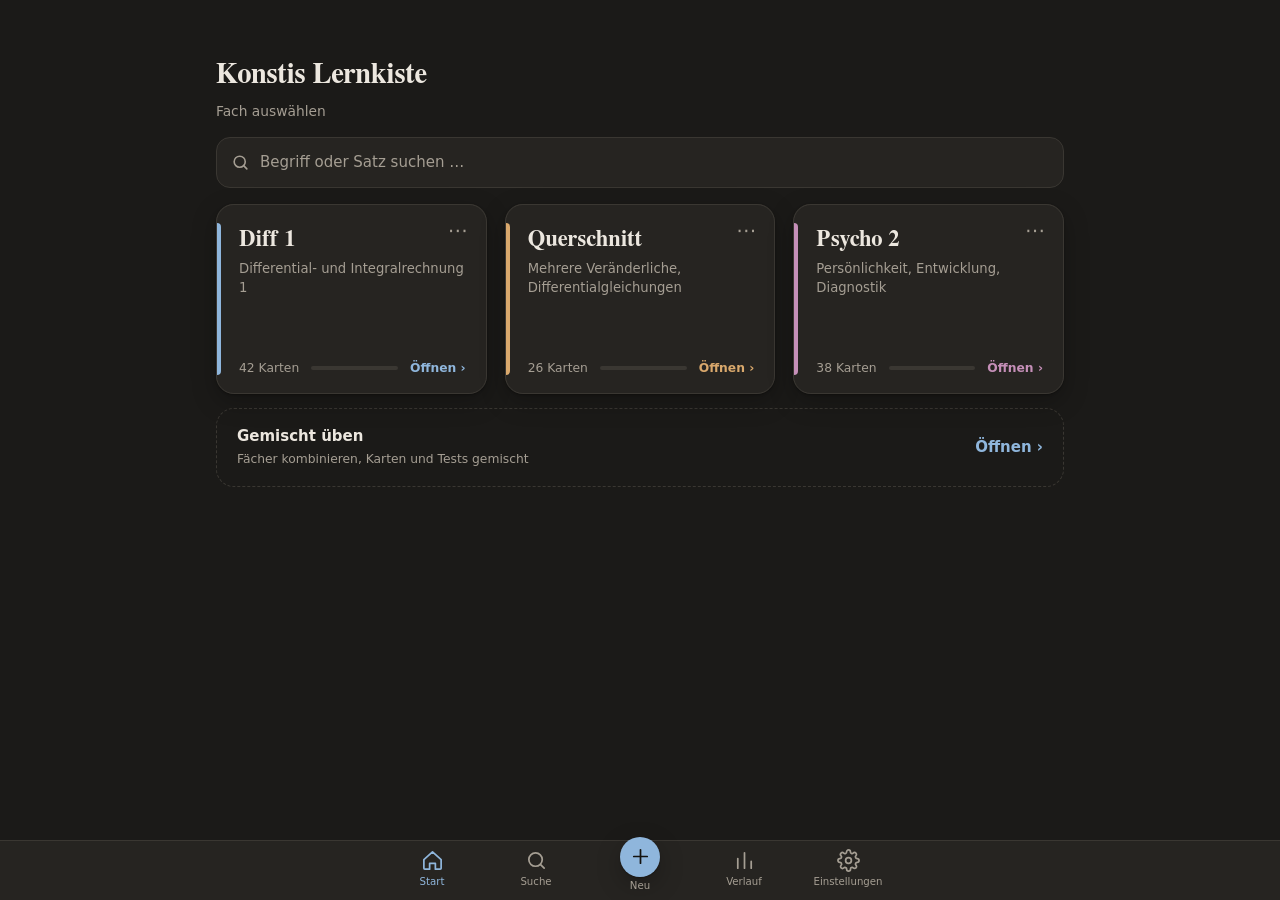
==== commit d8b72337: "Sicherheit: Content-Security-Policy, Backup-Import säubert fremde Daten, Formel-Umwandler hängt nich" ====
--- a/index.html
+++ b/index.html
@@ -2,6 +2,7 @@
 <html lang="de" data-theme="dark">
 <head>
 <meta charset="utf-8">
+<meta http-equiv="Content-Security-Policy" content="default-src 'self'; script-src 'self' 'sha256-JaIHKgM4S2eD6b+N7NGMFKrdfBoUvd8P/PB01q1JUkE='; style-src 'self' 'unsafe-inline'; img-src 'self' data: blob:; connect-src 'self' https://script.google.com https://script.googleusercontent.com; object-src 'none'; base-uri 'none'; form-action 'none'">
 <meta name="viewport" content="width=device-width, initial-scale=1, viewport-fit=cover">
 <title>Konstis Lernkiste</title>
 <meta name="theme-color" content="#1b1a18">
--- a/app.css
+++ b/app.css
@@ -1,14 +1,14 @@
 :root {
   --bg:#1b1a18; --paper:#262421; --paper2:#2e2b27; --ink:#ece7df; --muted:#a59e93; --line:#3a3732;
   --accent:#8fb6dc; --green:#6cc49f; --green-soft:#213a30; --red:#ee7466; --red-soft:#4a2622; --amber:#e8c547;
-  --c-diff1:#8fb6dc; --c-quer:#d9a86c; --c-psy:#c58fb8;
+  --c-diff1:#8fb6dc; --c-quer:#d9a86c; --c-psy:#c58fb8; --c-own:#8fc79a;
   --shadow:0 1px 2px rgba(0,0,0,.3), 0 8px 24px rgba(0,0,0,.25);
   --onaccent:#14130f;
 }
 [data-theme="light"] {
   --bg:#f6f3ee; --paper:#fffdf9; --paper2:#f1ece3; --ink:#22201c; --muted:#6f6a62; --line:#e4ddd2;
   --accent:#2f5d8a; --green:#3e8e6e; --green-soft:#d6ebe1; --red:#e0574a; --red-soft:#f7c9c3; --amber:#e8c547;
-  --c-diff1:#2f5d8a; --c-quer:#b9772a; --c-psy:#9a5d8c;
+  --c-diff1:#2f5d8a; --c-quer:#b9772a; --c-psy:#9a5d8c; --c-own:#3f7d4a;
   --shadow:0 1px 2px rgba(0,0,0,.05), 0 8px 24px rgba(40,30,20,.08);
   --onaccent:#fffdf9;
 }
@@ -203,3 +203,111 @@
   .grid.fach .tile { min-height:190px; }
   .tabbar nav { max-width:520px; }
 }
+
+/* Offline-Anzeige */
+.offline { position:fixed; top:calc(env(safe-area-inset-top, 0px) + 8px); right:10px; z-index:60; display:none; align-items:center; gap:5px;
+  background:var(--paper); color:var(--muted, #aaa); border:1px solid var(--line, #3a3733); border-radius:999px; padding:4px 10px 4px 8px;
+  font:600 .72rem -apple-system, system-ui, sans-serif; pointer-events:none; opacity:.92; }
+.offline.on { display:flex; }
+.offline svg { width:14px; height:14px; fill:none; stroke:currentColor; stroke-width:2; stroke-linecap:round; stroke-linejoin:round; }
+
+/* Update-Hinweis */
+.updbar { position:fixed; left:50%; bottom:calc(84px + env(safe-area-inset-bottom)); transform:translateX(-50%); z-index:55; display:none; align-items:center; gap:12px;
+  background:var(--ink); color:var(--bg); border-radius:999px; padding:7px 8px 7px 16px; font:500 .86rem -apple-system, system-ui, sans-serif; box-shadow:var(--shadow); max-width:92vw; white-space:nowrap; }
+.updbar.on { display:flex; }
+body.immersive .updbar { display:none; }
+.updbar button { all:unset; cursor:pointer; background:var(--bg); color:var(--ink); border-radius:999px; padding:6px 13px; font-weight:600; -webkit-tap-highlight-color:transparent; }
+.updbar .x { background:transparent; color:inherit; opacity:.65; padding:6px 8px; }
+
+/* Suchvorschläge */
+.sughead { display:flex; justify-content:space-between; align-items:baseline; margin:16px 2px 6px; font-size:.72rem; letter-spacing:.06em; text-transform:uppercase; color:var(--muted); font-weight:600; }
+.sughead button { all:unset; cursor:pointer; text-transform:none; letter-spacing:0; font-weight:500; font-size:.8rem; color:var(--muted); text-decoration:underline; }
+.sugrow { display:flex; flex-wrap:wrap; gap:7px; margin:8px 0 4px; }
+.sugchip { all:unset; cursor:pointer; box-sizing:border-box; background:var(--paper2); border:1px solid var(--line); color:var(--ink); border-radius:999px; padding:6px 13px; font-size:.88rem; -webkit-tap-highlight-color:transparent; }
+.sugchip:active { background:var(--line); }
+.sugchip.ai { border-style:dashed; }
+.sugnote { font-size:.84rem; color:var(--muted); margin:10px 2px 0; }
+
+/* Textfeld in Einstellungen */
+input.txt { box-sizing:border-box; width:9.5em; max-width:48%; background:var(--paper2); color:var(--ink); border:1px solid var(--line); border-radius:10px; padding:8px 11px; font:500 .95rem -apple-system, system-ui, sans-serif; text-align:right; }
+input.txt:focus { outline:none; border-color:var(--c-diff1); }
+
+/* Platzhalter: kommt bald */
+.setrow.soon { opacity:.85; }
+.soonbadge { flex:none; font-size:.72rem; font-weight:600; letter-spacing:.03em; color:var(--muted); border:1px dashed var(--line); border-radius:999px; padding:4px 10px; white-space:nowrap; }
+
+/* ---------- Fächer verstecken ---------- */
+.tilewrap { position:relative; border-radius:18px; }
+.tilewrap .hidehint { position:absolute; inset:0; display:flex; align-items:center; justify-content:flex-end; padding-right:26px; border-radius:18px; background:var(--line); color:var(--muted); font-weight:600; font-size:.9rem; }
+.tilewrap.armed .hidehint { background:var(--ink); color:var(--bg); }
+.tilewrap .tile { touch-action:pan-y; transition:transform .18s ease; }
+.tilemenu { position:absolute; top:10px; right:10px; width:38px; height:34px; border:0; border-radius:10px; background:transparent; color:var(--muted); font-size:1.3rem; line-height:1; cursor:pointer; z-index:2; -webkit-tap-highlight-color:transparent; }
+.tilewrap:has(.badge) .tilemenu { top:44px; }
+.tilemenu:active { background:var(--line); }
+.tilepop { position:absolute; top:46px; right:10px; z-index:5; background:var(--paper); border:1px solid var(--line); border-radius:12px; box-shadow:var(--shadow); padding:4px; }
+.tilepop button { all:unset; box-sizing:border-box; display:block; padding:10px 16px; font-size:.92rem; cursor:pointer; border-radius:8px; }
+.tilepop button:active { background:var(--line); }
+.hiddenlink { all:unset; display:block; margin:22px auto 0; padding:8px 12px; font-size:.82rem; color:var(--muted); text-decoration:underline; cursor:pointer; text-align:center; }
+.hiddenlist { margin-top:6px; background:var(--paper); border:1px solid var(--line); border-radius:14px; padding:4px 14px; }
+.hiddenlist[hidden] { display:none; }
+.hidrow { display:flex; align-items:center; gap:10px; padding:10px 0; }
+.hidrow + .hidrow { border-top:1px solid var(--line); }
+.hidrow .sw, .hidrow i.sw { width:10px; height:10px; border-radius:50%; flex:none; display:inline-block; }
+.hidrow span { flex:1; }
+.hidrow button { all:unset; cursor:pointer; color:var(--accent); font-weight:600; font-size:.88rem; padding:6px 8px; }
+.toastact { all:unset; cursor:pointer; margin-left:14px; font-weight:700; text-decoration:underline; }
+.toast { display:flex; align-items:center; }
+
+/* ---------- Verlauf: Auswahl und Details ---------- */
+.chart button.day { all:unset; box-sizing:border-box; flex:1; display:flex; flex-direction:column; justify-content:flex-end; align-items:center; height:100%; min-width:0; cursor:pointer; border-radius:6px; -webkit-tap-highlight-color:transparent; }
+.chart button.day.sel { background:var(--line); }
+.chart.dense { gap:2px; } .chart.dense .lab { font-size:.58rem; overflow:visible; }
+.daydet { padding:12px 14px; margin-top:12px; }
+.daydet .dhead { display:flex; justify-content:space-between; gap:10px; align-items:baseline; margin-bottom:6px; }
+.daydet .dhead span { color:var(--muted); font-size:.82rem; }
+.daydet .drow { display:flex; align-items:center; gap:10px; padding:7px 0; border-top:1px solid var(--line); font-size:.9rem; }
+.daydet .drow .sw { flex:none; } .daydet .drow .nm { flex:1; } .daydet .drow .ct { color:var(--muted); font-size:.82rem; }
+
+/* ---------- Einstellungen: ausklappbar ---------- */
+.group > .ghead { all:unset; box-sizing:border-box; width:100%; display:flex; align-items:center; justify-content:space-between; padding:15px 0; cursor:pointer; font-size:.74rem; letter-spacing:.1em; text-transform:uppercase; color:var(--muted); font-weight:600; -webkit-tap-highlight-color:transparent; }
+.ghead svg { width:18px; height:18px; fill:none; stroke:currentColor; stroke-width:2; stroke-linecap:round; stroke-linejoin:round; transition:transform .2s; }
+.group.open > .ghead svg { transform:rotate(180deg); }
+.group > .gbody { display:none; }
+.group.open > .gbody { display:block; padding-bottom:4px; }
+
+/* ---------- Gemischt ---------- */
+.s-mix { --sub:var(--accent); }
+.mixtile { display:flex; align-items:center; justify-content:space-between; gap:12px; margin-top:14px; padding:16px 20px; border:1.5px dashed var(--line); border-radius:18px; color:inherit; -webkit-tap-highlight-color:transparent; }
+.mixtile b { display:block; font-weight:600; } .mixtile small { color:var(--muted); font-size:.82rem; }
+.mixtile .go { color:var(--accent); font-weight:600; white-space:nowrap; }
+.mixrow { display:flex; align-items:center; gap:12px; padding:13px 0; cursor:pointer; }
+.mixrow + .mixrow { border-top:1px solid var(--line); }
+.mixrow input { width:20px; height:20px; accent-color:var(--accent); flex:none; }
+.mixrow .sw { width:10px; height:10px; border-radius:50%; flex:none; display:inline-block; }
+.mixrow .nm { flex:1; font-weight:500; } .mixrow .ct { color:var(--muted); font-size:.82rem; }
+
+/* ---------- Neu: eigene Ordner und Karten ---------- */
+.s-own { --sub:var(--c-own); }
+.newrow { display:flex; gap:8px; margin-top:10px; }
+input.txt.wide { flex:1; width:auto; max-width:none; text-align:left; }
+.edl { display:block; color:var(--muted); font-size:.78rem; margin:12px 0 4px; letter-spacing:.04em; }
+.edt { box-sizing:border-box; width:100%; background:var(--bg); color:var(--ink); border:1px solid var(--line); border-radius:12px; padding:10px 12px; font:1rem -apple-system, system-ui, sans-serif; resize:vertical; min-height:70px; }
+.edt:focus { outline:none; border-color:var(--c-own); }
+.tilecats { margin:14px 0 8px; }
+.tilegrid { display:flex; flex-wrap:wrap; gap:6px; }
+.symtile { min-width:42px; height:40px; padding:0 10px; border:1px solid var(--line); background:var(--paper2, var(--paper)); color:var(--ink); border-radius:10px; font:500 1.05rem "New York", Georgia, serif; cursor:pointer; -webkit-tap-highlight-color:transparent; }
+.symtile:active { background:var(--line); }
+.prev { margin-top:12px; } .pv { padding:6px 0; font-size:1rem; } .pv.a { border-top:1px dashed var(--line); } .pv b { color:var(--muted); font-weight:600; margin-right:4px; }
+.ownrow { display:flex; align-items:center; gap:8px; padding:11px 0; } .ownrow + .ownrow { border-top:1px solid var(--line); }
+.ownrow .ot { flex:1; min-width:0; overflow:hidden; } .ownrow .oq { display:-webkit-box; -webkit-line-clamp:2; -webkit-box-orient:vertical; overflow:hidden; font-size:.92rem; }
+.ownrow .oa { color:var(--c-own); font-weight:700; }
+.ownrow .actbtn { padding:6px 9px; font-size:.78rem; }
+code { background:var(--line); border-radius:5px; padding:1px 5px; font-size:.85em; }
+
+.fbbox { padding:11px 0; }
+.fbbox .l b { display:block; font-weight:500; } .fbbox .l small { color:var(--muted); font-size:.8rem; }
+.fbtext { width:100%; min-height:110px; resize:vertical; background:var(--bg); color:var(--ink); border:1px solid var(--line); border-radius:10px; padding:10px; font:inherit; font-size:16px; margin:10px 0 8px; box-sizing:border-box; }
+.fbrow { display:flex; align-items:center; justify-content:space-between; gap:10px; }
+.fbinfo { color:var(--muted); font-size:.78rem; }
+.actbtn:disabled { opacity:.45; }
+.hp { position:absolute; left:-9999px; width:1px; height:1px; opacity:0; }
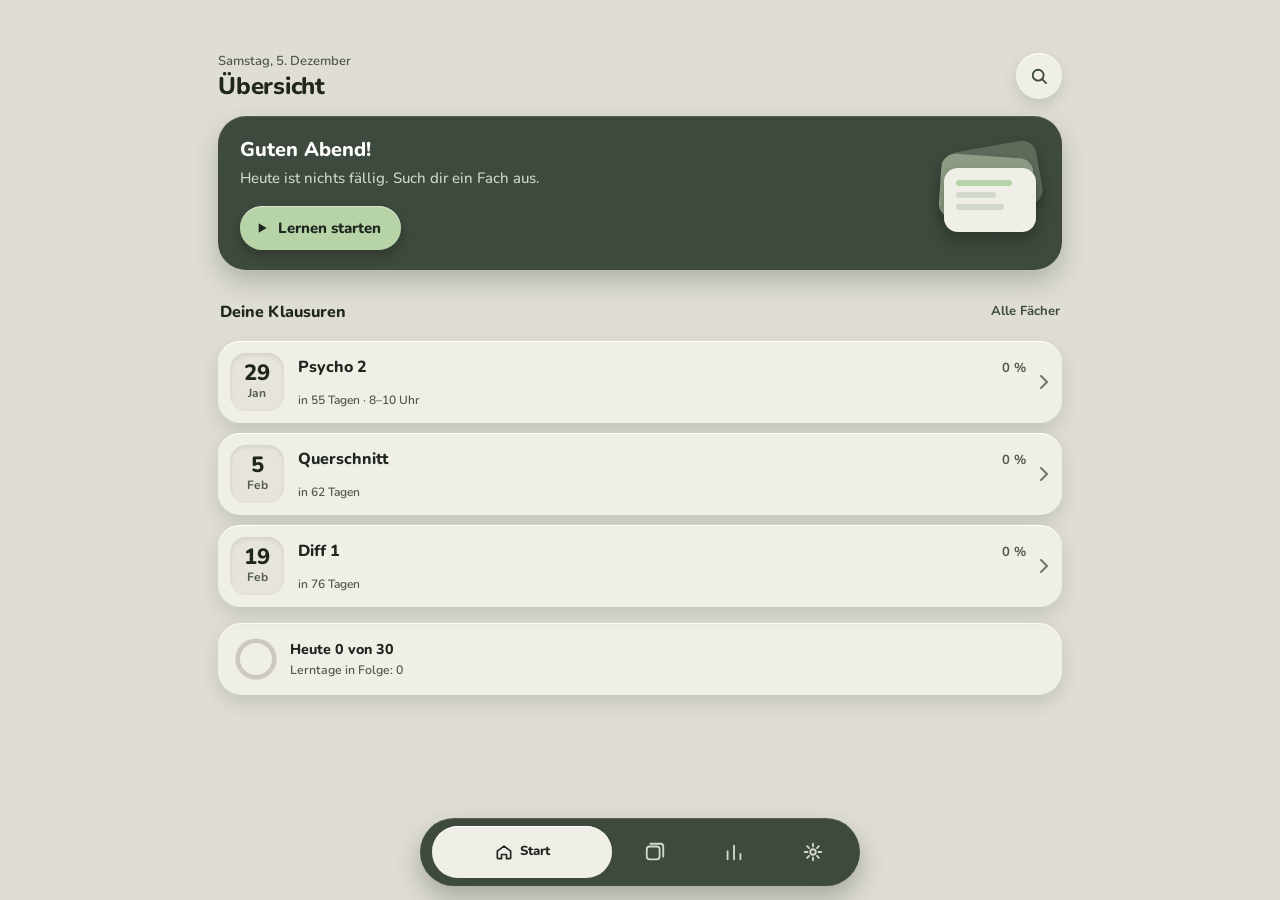
==== commit 94248751: "Design A1 (Schiefer · Salbei & Pfirsich) + Dunkel Schiefermint, Startseite Klausuren im Blick (v44) " ====
--- a/index.html
+++ b/index.html
@@ -1,20 +1,21 @@
 <!DOCTYPE html>
-<html lang="de" data-theme="dark">
+<html lang="de" data-theme="light">
 <head>
 <meta charset="utf-8">
-<meta http-equiv="Content-Security-Policy" content="default-src 'self'; script-src 'self' 'sha256-JaIHKgM4S2eD6b+N7NGMFKrdfBoUvd8P/PB01q1JUkE='; style-src 'self' 'unsafe-inline'; img-src 'self' data: blob:; connect-src 'self' https://script.google.com https://script.googleusercontent.com; object-src 'none'; base-uri 'none'; form-action 'none'">
+<meta http-equiv="Content-Security-Policy" content="default-src 'self'; script-src 'self' 'sha256-xgWsCVX8IMLbb/av92JQ6u0Hvg6MQZf4W6I13Pc5uKg='; style-src 'self' 'unsafe-inline'; img-src 'self' data: blob:; connect-src 'self' https://script.google.com https://script.googleusercontent.com; object-src 'none'; base-uri 'none'; form-action 'none'">
 <meta name="viewport" content="width=device-width, initial-scale=1, viewport-fit=cover">
 <title>Konstis Lernkiste</title>
-<meta name="theme-color" content="#1b1a18">
+<meta name="theme-color" content="#DFDDD4">
 <meta name="apple-mobile-web-app-capable" content="yes">
 <meta name="mobile-web-app-capable" content="yes">
-<meta name="apple-mobile-web-app-status-bar-style" content="black">
+<meta name="apple-mobile-web-app-status-bar-style" content="default">
 <meta name="apple-mobile-web-app-title" content="Lernkiste">
 <link rel="manifest" href="manifest.webmanifest">
 <link rel="apple-touch-icon" href="apple-touch-icon.png">
 <link rel="icon" type="image/png" href="icon-192.png">
+<link rel="preload" href="font/nunito.woff" as="font" type="font/woff" crossorigin>
 <link rel="stylesheet" href="app.css">
-<script>try{var s=JSON.parse(localStorage.getItem('lernkiste-v1')||'null'),t=s&&s.settings&&s.settings.theme;if(t==='auto')t=matchMedia('(prefers-color-scheme: dark)').matches?'dark':'light';if(t)document.documentElement.setAttribute('data-theme',t)}catch(e){}</script>
+<script>try{var s=JSON.parse(localStorage.getItem('lernkiste-v1')||'null'),g=s&&s.settings,t=g&&g.theme;if(!t||t==='auto'||(t==='dark'&&!g.ui44))t=matchMedia('(prefers-color-scheme: dark)').matches?'dark':'light';document.documentElement.setAttribute('data-theme',t)}catch(e){}</script>
 </head>
 <body>
 <main id="app"><div id="view"></div></main>
--- a/app.css
+++ b/app.css
@@ -1,313 +1,528 @@
+/* Konstis Lernkiste – Design A1 „Schiefer · Salbei & Pfirsich“ (hell) und „Schiefermint“ (dunkel), ab v44.
+   Werte 1:1 aus „Lernkiste – Design A1“. Schrift Nunito liegt lokal in font/ (SIL Open Font License, siehe font/OFL.txt). */
+@font-face { font-family:"Nunito"; src:url("font/nunito.woff") format("woff"); font-weight:500 800; font-style:normal; font-display:swap; }
+
 :root {
-  --bg:#1b1a18; --paper:#262421; --paper2:#2e2b27; --ink:#ece7df; --muted:#a59e93; --line:#3a3732;
-  --accent:#8fb6dc; --green:#6cc49f; --green-soft:#213a30; --red:#ee7466; --red-soft:#4a2622; --amber:#e8c547;
-  --c-diff1:#8fb6dc; --c-quer:#d9a86c; --c-psy:#c58fb8; --c-own:#8fc79a;
-  --shadow:0 1px 2px rgba(0,0,0,.3), 0 8px 24px rgba(0,0,0,.25);
-  --onaccent:#14130f;
+  --bg:#DFDDD4; --paper:#EFEEE7; --paper2:#E6E4DB; --paper3:#F7F6F1; --chartbg:#E8E6DE; --track:#CCCABF; --line:#DEDCD2;
+  --dark:#3E4A3D; --ondark:#D2D8CC; --ondark-h:#FFFFFF; --tab-on:#EFEEE7; --tab-on-ink:#1F261E;
+  --ink:#1F261E; --muted:#525A4E; --chev:#6F7A69; --accent:#3E4A3D;
+  --sage:#B7D3A8; --peach:#F2C3A1; --peach-d:#E0A57F; --onaccent:#1F261E;
+  --s1:#D5E2C9; --s2:#C9D9BC; --s3:#9CBF8C; --s4:#6F8F64; --s5:#4E6646; --bar:#9CBF8C;
+  --stack1:#5E6B5B; --stack2:#8E9C86; --stack3:#EFEEE7; --stackln:#D2D8CC;
+  --green:#4E6646; --green-soft:#D5E2C9; --red:#9A4F27; --red-soft:#F2C3A1; --amber:#F2C3A1;
+  --c-diff1:#6F8F64; --c-quer:#E0A57F; --c-psy:#8E9C86; --c-own:#4E6646;
+  --hi:inset 0 1px 0 #FFFFFF;
+  --shadow:0 8px 18px rgba(62,74,61,.16), inset 0 1px 0 #FFFFFF;
+  --shadow-s:0 6px 14px rgba(62,74,61,.16), inset 0 1px 0 #FFFFFF;
+  --shadow-acc:0 8px 18px rgba(62,74,61,.16), inset 0 1px 0 rgba(255,255,255,.6);
+  --shadow-dark:0 12px 24px rgba(62,74,61,.28), inset 0 1px 0 rgba(255,255,255,.12);
+  --shadow-bar:0 12px 24px rgba(62,74,61,.35), inset 0 1px 0 rgba(255,255,255,.12);
+  --shadow-card:0 14px 28px rgba(62,74,61,.18), inset 0 1px 0 #FFFFFF;
+  --well:inset 0 2px 4px rgba(62,74,61,.12); --trackin:inset 0 1px 2px rgba(62,74,61,.2); --trackin2:inset 0 2px 4px rgba(62,74,61,.2);
+  --h0:#E0A57F; --h1:#F2C3A1; --h2:#D5E2C9; --h3:#9CBF8C; --h4:#6F8F64; --hn:var(--paper2);
+  color-scheme:light;
 }
-[data-theme="light"] {
-  --bg:#f6f3ee; --paper:#fffdf9; --paper2:#f1ece3; --ink:#22201c; --muted:#6f6a62; --line:#e4ddd2;
-  --accent:#2f5d8a; --green:#3e8e6e; --green-soft:#d6ebe1; --red:#e0574a; --red-soft:#f7c9c3; --amber:#e8c547;
-  --c-diff1:#2f5d8a; --c-quer:#b9772a; --c-psy:#9a5d8c; --c-own:#3f7d4a;
-  --shadow:0 1px 2px rgba(0,0,0,.05), 0 8px 24px rgba(40,30,20,.08);
-  --onaccent:#fffdf9;
+[data-theme="dark"] {
+  --bg:#14191B; --paper:#1F2629; --paper2:#192023; --paper3:#242C30; --chartbg:#1F2629; --track:#2A3337; --line:#2A3337;
+  --dark:#2C3B3A; --ondark:#C7D4D1; --ondark-h:#FFFFFF; --tab-on:#A3CCB0; --tab-on-ink:#12181A;
+  --ink:#E8EEEC; --muted:#A3B0AE; --chev:#A3B0AE; --accent:#C7D4D1;
+  --sage:#A3CCB0; --peach:#F2B79B; --peach-d:#F2B79B; --onaccent:#12181A;
+  --s1:#33413F; --s2:#567A68; --s3:#7DA98E; --s4:#A3CCB0; --s5:#C6E0CD; --bar:#7DA98E;
+  --stack1:#384846; --stack2:#4A5C5A; --stack3:#1F2629; --stackln:#C7D4D1;
+  --green:#A3CCB0; --green-soft:#33413F; --red:#F2B79B; --red-soft:#4A3A33; --amber:#F2B79B;
+  --c-diff1:#7DA98E; --c-quer:#F2B79B; --c-psy:#A3B0AE; --c-own:#A3CCB0;
+  --hi:inset 0 1px 0 rgba(255,255,255,.07);
+  --shadow:0 8px 18px rgba(0,0,0,.42), inset 0 1px 0 rgba(255,255,255,.07);
+  --shadow-s:0 6px 14px rgba(0,0,0,.42), inset 0 1px 0 rgba(255,255,255,.07);
+  --shadow-acc:0 8px 18px rgba(0,0,0,.42), inset 0 1px 0 rgba(255,255,255,.6);
+  --shadow-dark:0 12px 24px rgba(0,0,0,.60), inset 0 1px 0 rgba(255,255,255,.12);
+  --shadow-bar:0 12px 24px rgba(0,0,0,.60), inset 0 1px 0 rgba(255,255,255,.12);
+  --shadow-card:0 14px 28px rgba(0,0,0,.46), inset 0 1px 0 rgba(255,255,255,.07);
+  --well:inset 0 2px 4px rgba(0,0,0,.34); --trackin:inset 0 1px 2px rgba(0,0,0,.14); --trackin2:inset 0 2px 4px rgba(0,0,0,.14);
+  --h0:#F2B79B; --h1:#8A6A5A; --h2:#33413F; --h3:#567A68; --h4:#A3CCB0;
+  color-scheme:dark;
 }
 * { box-sizing:border-box; }
 html { font-size:15px; -webkit-text-size-adjust:100%; }
 html, body { margin:0; background:var(--bg); }
-body { color:var(--ink); font:1rem/1.5 -apple-system, system-ui, "Segoe UI", Inter, sans-serif; min-height:100vh; min-height:100dvh; }
-a { color:var(--accent); text-decoration:none; }
+body { color:var(--ink); font:500 1rem/1.5 "Nunito", system-ui, -apple-system, "Segoe UI", sans-serif; min-height:100vh; min-height:100dvh; }
+a { color:var(--accent); text-decoration:none; font-weight:700; }
 button { font:inherit; color:inherit; }
-.serif, h1, h2, .qtext, .face { font-family:"New York", Georgia, "Source Serif 4", "FreeSerif", serif; }
-
-#app { max-width:640px; margin:0 auto; padding:max(18px, env(safe-area-inset-top)) 16px calc(92px + env(safe-area-inset-bottom)); }
+/* Serifen nur für Lernstoff */
+.serif, .qtext, .face { font-family:"New York", Georgia, "Source Serif 4", "FreeSerif", serif; font-weight:400; }
+svg.i { width:20px; height:20px; fill:none; stroke:currentColor; stroke-width:2; stroke-linecap:round; stroke-linejoin:round; flex:none; }
+
+#app { max-width:640px; margin:0 auto; padding:max(18px, env(safe-area-inset-top)) 18px calc(112px + env(safe-area-inset-bottom)); }
 body.immersive #app { padding-bottom:max(36px, env(safe-area-inset-bottom)); }
 body.immersive .tabbar { display:none; }
-h1 { font-weight:600; font-size:1.9rem; letter-spacing:-.01em; margin:6px 0 4px; }
-h2 { font-weight:600; font-size:1.25rem; margin:0; }
-.sub { color:var(--muted); margin:0 0 16px; font-size:.92rem; }
-.nav { display:flex; justify-content:space-between; align-items:center; font-size:.9rem; font-weight:500; padding:4px 0 10px; min-height:32px; }
-.nav button, .linkbtn { all:unset; cursor:pointer; color:var(--accent); font-weight:500; font-size:.9rem; }
-
-/* ---------- Untere Leiste ---------- */
-.tabbar { position:fixed; left:0; right:0; bottom:0; z-index:20; background:var(--paper); border-top:1px solid var(--line);
-  padding-bottom:env(safe-area-inset-bottom); }
-.tabbar nav { max-width:640px; margin:0 auto; display:grid; grid-template-columns:repeat(5,1fr); }
-.tab { all:unset; cursor:pointer; display:flex; flex-direction:column; align-items:center; gap:2px; padding:8px 0 7px; color:var(--muted);
-  font-size:.68rem; font-weight:500; -webkit-tap-highlight-color:transparent; text-align:center; }
-.tab svg { width:23px; height:23px; fill:none; stroke:currentColor; stroke-width:1.8; stroke-linecap:round; stroke-linejoin:round; }
-.tab.on { color:var(--accent); }
-.tab.plus .pl { width:40px; height:40px; margin-top:-12px; border-radius:50%; background:var(--accent); color:var(--onaccent); display:grid; place-items:center; box-shadow:var(--shadow); }
-.tab.plus.on .pl { outline:3px solid var(--bg); }
-.tab.plus span.t { margin-top:-1px; }
-
-/* ---------- Start ---------- */
-.fakesearch { all:unset; box-sizing:border-box; width:100%; display:flex; align-items:center; gap:10px; cursor:text; color:var(--muted);
-  background:var(--paper); border:1px solid var(--line); border-radius:14px; padding:13px 14px; margin-bottom:16px; }
+h1 { font-weight:800; font-size:1.6rem; letter-spacing:-.01em; line-height:1.2; margin:6px 0 4px; }
+h2 { font-weight:800; font-size:1.15rem; margin:0; }
+.sub { color:var(--muted); margin:0 0 16px; font-size:.92rem; font-weight:600; }
+.nav { display:flex; justify-content:space-between; align-items:center; font-size:.92rem; font-weight:700; padding:4px 0 10px; min-height:44px; }
+.nav a, .nav button { min-height:44px; display:inline-flex; align-items:center; }
+.nav button, .linkbtn { all:unset; cursor:pointer; color:var(--accent); font-weight:700; font-size:.92rem; }
+
+/* Runde Knöpfe (Zurück, ✕, Suche) */
+.rbtn { all:unset; box-sizing:border-box; flex:none; width:46px; height:46px; border-radius:23px; background:var(--paper); color:var(--accent); display:flex; align-items:center; justify-content:center; box-shadow:var(--shadow-s); cursor:pointer; -webkit-tap-highlight-color:transparent; }
+.rbtn svg { width:20px; height:20px; fill:none; stroke:currentColor; stroke-width:2.2; stroke-linecap:round; stroke-linejoin:round; }
+.rbtn:active { transform:scale(.96); }
+
+/* ---------- Schwebende Tab-Leiste ---------- */
+.tabbar { position:fixed; left:0; right:0; bottom:0; z-index:20; padding:0 18px calc(14px + env(safe-area-inset-bottom)); pointer-events:none; }
+.tabbar nav { pointer-events:auto; max-width:440px; margin:0 auto; height:68px; border-radius:34px; background:var(--dark); display:flex; align-items:center; padding:0 8px; box-shadow:var(--shadow-bar); }
+.tab { all:unset; flex:1 1 0; min-width:0; transition:flex-grow .2s; cursor:pointer; height:52px; margin:0 4px; border-radius:26px; display:flex; align-items:center; justify-content:center; gap:6px; color:var(--ondark); font-size:.87rem; font-weight:800; -webkit-tap-highlight-color:transparent; }
+.tab svg { width:22px; height:22px; fill:none; stroke:currentColor; stroke-width:2; stroke-linecap:round; stroke-linejoin:round; }
+.tab .t { display:none; }
+.tab.on { flex-grow:2.2; padding:0 12px; background:var(--tab-on); color:var(--tab-on-ink); box-shadow:var(--hi); }
+.tab.on svg { width:20px; height:20px; }
+.tab.on .t { display:inline; }
+
+/* ---------- Startseite „Klausuren im Blick“ ---------- */
+.hhead { display:flex; align-items:center; justify-content:space-between; gap:12px; margin:4px 0 16px; }
+.hhead .who { display:flex; align-items:center; gap:12px; min-width:0; }
+.avatar { flex:none; width:46px; height:46px; border-radius:23px; background:var(--dark); color:var(--ondark-h); display:flex; align-items:center; justify-content:center; font-size:1.2rem; font-weight:800; box-shadow:var(--shadow-dark); }
+.hdate { font-size:.87rem; font-weight:600; color:var(--muted); }
+.htitle { font-size:1.6rem; font-weight:800; letter-spacing:-.01em; line-height:1.2; margin:0; }
+.hello { position:relative; min-height:150px; border-radius:28px; background:var(--dark); padding:22px 22px 20px; overflow:hidden; box-shadow:var(--shadow-dark); margin-bottom:22px; }
+.hello .txt { position:relative; display:flex; flex-direction:column; gap:4px; max-width:62%; }
+.hello b { font-size:1.33rem; font-weight:800; color:var(--ondark-h); line-height:1.25; }
+.hello span { font-size:1rem; color:var(--ondark); }
+.hello .go1 { position:relative; margin-top:16px; height:44px; padding:0 20px 0 14px; border-radius:22px; border:0; background:var(--sage); color:var(--onaccent); font-size:1rem; font-weight:800; display:inline-flex; align-items:center; gap:8px; box-shadow:0 6px 12px rgba(0,0,0,.22), inset 0 1px 0 rgba(255,255,255,.5); cursor:pointer; }
+.hello .go1 svg { width:16px; height:16px; fill:currentColor; }
+.stk { position:absolute; width:92px; height:64px; border-radius:14px; }
+.stk.a { right:22px; top:30px; background:var(--stack1); transform:rotate(-10deg); box-shadow:0 6px 12px rgba(0,0,0,.2); }
+.stk.b { right:30px; top:40px; background:var(--stack2); transform:rotate(4deg); box-shadow:0 6px 12px rgba(0,0,0,.2); }
+.stk.c { right:26px; top:52px; background:var(--stack3); box-shadow:0 8px 16px rgba(0,0,0,.25); display:flex; flex-direction:column; gap:6px; padding:12px; }
+.stk.c i { display:block; height:6px; border-radius:3px; background:var(--stackln); } .stk.c i:first-child { width:56px; background:var(--sage); } .stk.c i:nth-child(2) { width:40px; } .stk.c i:nth-child(3) { width:48px; }
+.sechead { display:flex; justify-content:space-between; align-items:center; margin:0 2px 10px; }
+.sechead b { font-size:1.07rem; font-weight:800; }
+.sechead a { font-size:.87rem; font-weight:700; padding:10px 0; }
+.exams { display:flex; flex-direction:column; gap:10px; margin-bottom:16px; }
+.exrow { display:flex; align-items:center; gap:14px; padding:12px 14px 12px 12px; border-radius:22px; background:var(--paper); color:var(--ink); box-shadow:var(--shadow); -webkit-tap-highlight-color:transparent; font-weight:500; }
+.exrow:active { transform:scale(.985); }
+.exdate { flex:none; width:54px; height:58px; border-radius:16px; background:var(--paper2); display:flex; flex-direction:column; align-items:center; justify-content:center; box-shadow:var(--well); }
+.exdate b { font-size:1.47rem; font-weight:800; line-height:1; } .exdate span { font-size:.8rem; font-weight:700; color:var(--muted); }
+.exmid { flex:1; min-width:0; display:flex; flex-direction:column; gap:6px; }
+.exmid .l1 { display:flex; justify-content:space-between; align-items:baseline; gap:8px; }
+.exmid .l1 b { font-size:1.07rem; font-weight:800; } .exmid .l1 span { font-size:.87rem; font-weight:700; color:var(--muted); }
+.exmid small { font-size:.8rem; font-weight:600; color:var(--muted); }
+.chev { flex:none; width:8px; height:14px; fill:none; stroke:var(--chev); stroke-width:2; stroke-linecap:round; }
+.next { display:flex; align-items:center; gap:14px; padding:16px; border-radius:24px; background:var(--peach); color:var(--onaccent); box-shadow:var(--shadow-acc); margin-bottom:16px; font-weight:500; }
+.next .nt { flex:1; min-width:0; display:flex; flex-direction:column; gap:2px; }
+.next .k { font-size:.8rem; font-weight:800; text-transform:uppercase; letter-spacing:.06em; }
+.next b { font-size:1.13rem; font-weight:800; line-height:1.3; } .next small { font-size:.87rem; font-weight:600; }
+.next .arr { flex:none; width:46px; height:46px; border-radius:23px; background:var(--dark); color:var(--ondark-h); display:flex; align-items:center; justify-content:center; }
+.next .arr svg { width:18px; height:18px; fill:none; stroke:currentColor; stroke-width:2.4; stroke-linecap:round; stroke-linejoin:round; }
+
+/* ---------- Fächer-Kacheln ---------- */
+.fakesearch { all:unset; box-sizing:border-box; width:100%; display:flex; align-items:center; gap:10px; cursor:text; color:var(--muted); font-weight:600;
+  background:var(--paper); border-radius:23px; padding:13px 16px; margin-bottom:16px; box-shadow:var(--shadow-s); }
 .fakesearch svg { width:19px; height:19px; fill:none; stroke:currentColor; stroke-width:2; stroke-linecap:round; }
-.grid { display:grid; gap:14px; }
-.tile { position:relative; display:flex; flex-direction:column; justify-content:space-between; min-height:128px; padding:18px 20px 16px 22px;
-  background:var(--paper); border:1px solid var(--line); border-radius:18px; color:inherit; box-shadow:var(--shadow);
+.grid { display:grid; gap:12px; }
+.tile { position:relative; display:flex; flex-direction:column; justify-content:space-between; min-height:120px; padding:18px 20px 16px;
+  background:var(--paper); border-radius:24px; color:inherit; box-shadow:var(--shadow); font-weight:500;
   -webkit-tap-highlight-color:transparent; transition:transform .15s ease; text-align:left; width:100%; }
 a.tile:active, button.tile:active { transform:scale(.985); }
-.tile::before { content:""; position:absolute; left:0; top:18px; bottom:18px; width:4px; border-radius:0 4px 4px 0; background:var(--sub, var(--accent)); }
-.tile .name { font-family:"New York", Georgia, "FreeSerif", serif; font-size:1.5rem; font-weight:600; margin:0; }
-.tile .desc { color:var(--muted); font-size:.88rem; margin:2px 0 0; }
-.tile .foot { display:flex; align-items:center; justify-content:space-between; gap:12px; margin-top:14px; font-size:.82rem; color:var(--muted); }
-.bar { flex:1; height:4px; background:var(--line); border-radius:4px; overflow:hidden; }
-.bar > div { height:100%; width:0; background:var(--sub, var(--accent)); transition:width .3s; }
-.go { font-weight:600; white-space:nowrap; color:var(--sub, var(--accent)); }
-.badge { position:absolute; top:16px; right:16px; font-size:.7rem; letter-spacing:.06em; text-transform:uppercase; color:var(--muted); border:1px solid var(--line); border-radius:999px; padding:2px 10px; }
-.s-diff1 { --sub:var(--c-diff1); } .s-quer { --sub:var(--c-quer); } .s-psy { --sub:var(--c-psy); }
+.tile .name { font-size:1.3rem; font-weight:800; margin:0; padding-right:34px; }
+.tile .desc { color:var(--muted); font-size:.88rem; font-weight:600; margin:2px 0 0; }
+.tile .foot { display:flex; align-items:center; justify-content:space-between; gap:12px; margin-top:14px; font-size:.84rem; font-weight:600; color:var(--muted); }
+.bar { flex:1; height:8px; background:var(--track); border-radius:4px; overflow:hidden; box-shadow:var(--trackin); }
+.bar > div { height:100%; width:0; background:var(--bar); border-radius:4px; transition:width .3s; }
+.go { font-weight:800; white-space:nowrap; color:var(--accent); }
+.badge { position:absolute; top:16px; right:16px; font-size:.72rem; font-weight:800; letter-spacing:.04em; color:var(--ink); background:var(--paper2); border-radius:14px; padding:4px 10px; box-shadow:var(--well); }
 
 /* ---------- Segment / Chips ---------- */
-.seg { display:flex; gap:4px; background:var(--paper); border:1px solid var(--line); border-radius:12px; padding:4px; margin:12px 0 10px; }
-.seg button { flex:1; border:0; background:transparent; color:var(--muted); font-weight:500; font-size:.85rem; padding:8px 6px; border-radius:9px; cursor:pointer;
+.seg { display:flex; gap:4px; background:var(--paper2); border-radius:22px; padding:4px; margin:12px 0 10px; box-shadow:var(--well); }
+.seg button { flex:1; border:0; background:transparent; color:var(--muted); font-weight:700; font-size:.85rem; padding:9px 8px; border-radius:18px; cursor:pointer; min-height:38px;
   display:inline-flex; align-items:center; justify-content:center; gap:6px; }
-.seg button.on { background:var(--ink); color:var(--bg); }
+.seg button.on { background:var(--paper); color:var(--ink); box-shadow:var(--shadow-s); }
 .seg.small { margin:0; padding:3px; }
-.seg.small button { padding:6px 10px; font-size:.8rem; }
-.dot { width:9px; height:9px; border-radius:50%; background:var(--red); display:inline-block; flex:none; }
+.seg.small button { padding:6px 10px; font-size:.8rem; min-height:34px; }
+.dot { width:9px; height:9px; border-radius:50%; background:var(--peach-d); display:inline-block; flex:none; }
 .chips { display:flex; gap:6px; flex-wrap:wrap; margin:6px 0 14px; align-items:center; }
-.chips .lbl { color:var(--muted); font-size:.82rem; margin-right:4px; }
-.chip { border:1px solid var(--line); background:var(--paper); color:var(--muted); border-radius:999px; padding:5px 13px; font-weight:500; font-size:.84rem; cursor:pointer; }
-.chip.on { background:var(--ink); color:var(--bg); border-color:var(--ink); }
+.chips .lbl { color:var(--muted); font-size:.84rem; font-weight:700; margin-right:4px; }
+.chip { border:0; background:var(--paper); color:var(--muted); border-radius:16px; padding:7px 14px; font-weight:700; font-size:.85rem; cursor:pointer; box-shadow:var(--shadow-s); min-height:36px; }
+.chip.on { background:var(--dark); color:var(--ondark-h); }
+.tchip { display:inline-block; padding:6px 12px; border-radius:14px; background:var(--bg); color:var(--accent); font-size:.8rem; font-weight:700; }
+.tchip.acc { background:var(--sage); color:var(--onaccent); font-weight:800; }
+
+/* ---------- Lernmodus-Kopf (✕, Titel, Zähler) ---------- */
+.lhead { display:flex; align-items:center; justify-content:space-between; gap:10px; margin:2px 0 14px; }
+.lhead .lt { flex:1; min-width:0; text-align:center; display:flex; flex-direction:column; }
+.lhead .lt b { font-size:1.07rem; font-weight:800; line-height:1.25; overflow:hidden; text-overflow:ellipsis; white-space:nowrap; }
+.lhead .lt span { font-size:.87rem; font-weight:600; color:var(--muted); overflow:hidden; text-overflow:ellipsis; white-space:nowrap; }
+.cnt { flex:none; min-width:46px; height:46px; padding:0 6px; border-radius:23px; background:var(--dark); color:var(--ondark-h); display:flex; align-items:center; justify-content:center; font-size:.87rem; font-weight:800; box-shadow:var(--shadow-dark); }
+.ltrack { height:14px; border-radius:7px; background:var(--track); box-shadow:var(--trackin2); padding:3px; margin-bottom:16px; }
+.ltrack > div { height:8px; border-radius:4px; background:var(--dark); width:0; transition:width .25s; }
+[data-theme="dark"] .ltrack > div { background:var(--sage); }
 
 /* ---------- Karteikarten ---------- */
-.status { display:flex; justify-content:space-between; align-items:center; color:var(--muted); font-size:.82rem; margin:6px 2px 8px; }
-.pbar { height:4px; background:var(--line); border-radius:4px; overflow:hidden; margin-bottom:14px; }
-.pbar > div { height:100%; background:var(--sub, var(--accent)); width:0; transition:width .25s; }
-.card { position:relative; background:var(--paper); border:1px solid var(--line); border-radius:16px; box-shadow:var(--shadow); padding:20px 18px 16px; min-width:0; }
-.card.flip { min-height:330px; cursor:pointer; user-select:none; -webkit-tap-highlight-color:transparent; padding-bottom:44px; }
-.card.flip.back { padding-bottom:20px; }
-.card .meta, .meta { display:flex; align-items:center; justify-content:space-between; gap:8px; font-size:.74rem; text-transform:uppercase; letter-spacing:.06em; color:var(--muted); margin-bottom:12px; }
-.card .side { font-weight:700; letter-spacing:.08em; }
+.status { display:flex; justify-content:space-between; align-items:center; color:var(--muted); font-size:.84rem; font-weight:700; margin:6px 2px 8px; }
+.pbar { height:8px; background:var(--track); border-radius:4px; overflow:hidden; margin-bottom:14px; box-shadow:var(--trackin); }
+.pbar > div { height:100%; background:var(--bar); width:0; border-radius:4px; transition:width .25s; }
+.card { position:relative; background:var(--paper); border-radius:30px; box-shadow:var(--shadow-card); padding:22px 20px 18px; min-width:0; }
+.card.flip { min-height:330px; cursor:pointer; user-select:none; -webkit-tap-highlight-color:transparent; padding-bottom:46px; }
+.card.flip.back { padding-bottom:22px; }
+.card .meta, .meta { display:flex; align-items:center; justify-content:space-between; gap:8px; font-size:.78rem; font-weight:700; letter-spacing:.02em; color:var(--muted); margin-bottom:12px; }
+.card .side { font-weight:800; text-transform:uppercase; letter-spacing:.08em; }
 .card.back .side { color:var(--green); }
-.reddot { position:absolute; right:-6px; top:26px; width:14px; height:14px; border-radius:50%; background:var(--red); opacity:.85; }
-.hint { position:absolute; bottom:12px; left:0; right:0; text-align:center; color:var(--muted); font-size:.78rem; }
+.reddot { position:absolute; right:18px; top:-5px; width:14px; height:14px; border-radius:50%; background:var(--peach-d); box-shadow:var(--shadow-s); }
+.hint { position:absolute; bottom:14px; left:0; right:0; text-align:center; color:var(--muted); font-size:.8rem; font-weight:600; }
 .face { font-size:1.08rem; }
 .face p, .qtext p { margin:0 0 .7em; }
 .face ul, .face ol { margin:0 0 .7em; padding-left:1.2em; }
 .face li { margin-bottom:.35em; }
+.face table { border-collapse:collapse; font-size:.82rem; margin:0 0 .7em; width:100%; font-family:"Nunito", system-ui, sans-serif; }
+.face th, .face td { border-bottom:1px solid var(--line); padding:4px 3px; text-align:left; vertical-align:top; white-space:normal; overflow-wrap:break-word; hyphens:auto; }
 .q-title { font-size:1.2rem; font-weight:600; line-height:1.35; margin-bottom:.6em; }
-.tip { font-family:-apple-system, system-ui, Inter, sans-serif; font-size:.86rem; background:var(--green-soft); border-radius:10px; padding:9px 12px; margin-top:10px; }
-.tip.warn, .warn { background:var(--red-soft); }
-.tip b { font-weight:600; }
+.tip { font-family:"Nunito", system-ui, sans-serif; font-weight:600; font-size:.88rem; background:var(--paper2); border-radius:18px; padding:11px 14px; margin-top:10px; box-shadow:var(--well); }
+.tip.warn, .warn { background:var(--red-soft); color:var(--ink); box-shadow:none; }
+.tip b { font-weight:800; }
 .dm { overflow-x:auto; overflow-y:hidden; margin:.4em 0; padding:2px 0; }
 math { font-family:"STIX Two Math","Cambria Math","Latin Modern Math",math,serif; font-size:1.05em; }
 math[display="block"] { display:block math; }
-mark, mark.hl { background:var(--amber); color:#1b1a18; border-radius:3px; padding:0 2px; }
-.row { display:flex; gap:8px; margin-top:12px; }
-.btn, .ghost, .primary { flex:1; cursor:pointer; border-radius:12px; padding:11px 8px; font-weight:600; font-size:.92rem; text-align:center; border:1px solid var(--line); background:var(--paper); color:var(--ink); }
-.primary { border:0; background:var(--sub, var(--accent)); color:var(--onaccent); }
-.btn.again { border-color:var(--red); color:var(--red); } .btn.known { border-color:var(--green); color:var(--green); }
-.btn:disabled, .ghost:disabled, .primary:disabled { opacity:.4; cursor:default; }
-.tools { display:flex; gap:14px; justify-content:center; margin-top:16px; flex-wrap:wrap; }
-.tools button { border:0; background:none; color:var(--accent); cursor:pointer; font-weight:500; font-size:.85rem; padding:4px; }
-.empty { text-align:center; color:var(--muted); padding:50px 16px; }
-.foot-note { margin-top:22px; color:var(--muted); font-size:.78rem; text-align:center; }
+mark, mark.hl { background:var(--amber); color:#1F261E; border-radius:3px; padding:0 2px; }
+.row { display:flex; gap:10px; margin-top:12px; }
+.btn, .ghost, .primary { flex:1; cursor:pointer; border-radius:22px; padding:12px 10px; min-height:46px; font-weight:800; font-size:.95rem; text-align:center; border:0; background:var(--paper); color:var(--ink); box-shadow:var(--shadow-s);
+  display:inline-flex; align-items:center; justify-content:center; gap:8px; -webkit-tap-highlight-color:transparent; }
+.primary { background:var(--sage); color:var(--onaccent); box-shadow:var(--shadow-acc); }
+.btn:not(:disabled):active, .ghost:not(:disabled):active, .primary:not(:disabled):active { transform:scale(.98); }
+.btn:disabled, .ghost:disabled, .primary:disabled { opacity:.45; cursor:default; }
+.ghost svg, .primary svg, .btn svg { width:18px; height:18px; fill:none; stroke:currentColor; stroke-width:2.2; stroke-linecap:round; stroke-linejoin:round; }
+/* Karte bewerten: groß; nur „Gewusst“ gefüllt */
+.rate { display:grid; grid-template-columns:1fr 1fr; gap:12px; margin-top:14px; }
+.rate button { height:64px; border-radius:24px; font-size:1.07rem; }
+.rate .again { background:var(--paper); color:var(--ink); }
+.rate .known { background:var(--sage); color:var(--onaccent); box-shadow:var(--shadow-acc); }
+.rate svg { width:22px; height:22px; stroke-width:2.6; }
+.small-nav { display:flex; justify-content:space-between; margin-top:10px; }
+.small-nav button { all:unset; cursor:pointer; padding:12px 14px; min-height:20px; font-weight:700; font-size:.9rem; color:var(--accent); display:inline-flex; align-items:center; gap:6px; border-radius:16px; }
+.small-nav button:disabled { opacity:.35; cursor:default; }
+.small-nav svg { width:16px; height:16px; fill:none; stroke:currentColor; stroke-width:2.4; stroke-linecap:round; stroke-linejoin:round; }
+.tools { display:flex; gap:6px 14px; justify-content:center; margin-top:16px; flex-wrap:wrap; }
+.tools button { border:0; background:none; color:var(--accent); cursor:pointer; font-weight:700; font-size:.87rem; padding:10px 6px; }
+.empty { text-align:center; color:var(--muted); font-weight:600; padding:50px 16px; }
+.foot-note { margin-top:22px; color:var(--muted); font-size:.8rem; font-weight:600; text-align:center; }
+@media (hover:none) and (pointer:coarse) { .foot-note.kbd { display:none; } }
 
 /* ---------- Tests ---------- */
 .modes { display:grid; gap:10px; }
-.mode { display:flex; align-items:center; gap:14px; text-align:left; width:100%; cursor:pointer; background:var(--paper); border:1px solid var(--line);
-  border-radius:16px; padding:14px 16px; box-shadow:var(--shadow); -webkit-tap-highlight-color:transparent; }
+.mode { display:flex; align-items:center; gap:14px; text-align:left; width:100%; cursor:pointer; background:var(--paper); border:0;
+  border-radius:22px; padding:12px 14px 12px 12px; box-shadow:var(--shadow); -webkit-tap-highlight-color:transparent; }
 .mode:active { transform:scale(.985); }
-.mode:disabled { opacity:.4; cursor:default; }
-.mode .ico { flex:none; width:42px; height:42px; border-radius:12px; display:grid; place-items:center; font-size:1.15rem; background:var(--paper2); color:var(--sub, var(--accent)); border:1px solid var(--line); }
-.mode .t { font-weight:600; font-size:1.02rem; } .mode .d { color:var(--muted); font-size:.84rem; }
-.mode .r { margin-left:auto; text-align:right; font-size:.78rem; color:var(--muted); white-space:nowrap; }
-.mode .r b { display:block; color:var(--ink); font-size:.95rem; }
-.banner { background:var(--paper2); border:1px dashed var(--line); border-radius:12px; padding:10px 12px; font-size:.84rem; color:var(--muted); margin-bottom:14px; }
+.mode:disabled { opacity:.45; cursor:default; }
+.mode .ico { flex:none; width:46px; height:46px; border-radius:16px; display:grid; place-items:center; background:var(--paper2); color:var(--accent); box-shadow:var(--well); }
+.mode .ico svg { width:22px; height:22px; fill:none; stroke:currentColor; stroke-width:2; stroke-linecap:round; stroke-linejoin:round; }
+.mode .t { font-weight:800; font-size:1.02rem; } .mode .d { color:var(--muted); font-size:.84rem; font-weight:600; }
+.mode .r { margin-left:auto; text-align:right; font-size:.8rem; font-weight:600; color:var(--muted); white-space:nowrap; }
+.mode .r b { display:block; color:var(--ink); font-size:.92rem; font-weight:800; }
+.banner { background:var(--paper2); border-radius:18px; padding:11px 14px; font-size:.86rem; font-weight:600; color:var(--muted); margin-bottom:14px; box-shadow:var(--well); }
 .banner b { color:var(--ink); }
 .qtext { font-size:1.1rem; line-height:1.45; margin-bottom:14px; overflow-x:auto; overflow-y:hidden; }
-.opts { display:grid; gap:8px; grid-template-columns:minmax(0,1fr); }
-.opt { display:flex; gap:12px; align-items:flex-start; text-align:left; width:100%; cursor:pointer; color:var(--ink); background:var(--paper2); border:1px solid var(--line);
-  border-radius:12px; padding:11px 13px; font-family:"New York", Georgia, "FreeSerif", serif; font-size:1rem; -webkit-tap-highlight-color:transparent; }
-.opt .k { flex:none; width:22px; height:22px; border-radius:50%; border:1px solid var(--line); display:grid; place-items:center; font:600 .72rem -apple-system, system-ui, sans-serif; color:var(--muted); margin-top:1px; }
+.opts { display:grid; gap:10px; grid-template-columns:minmax(0,1fr); }
+.opt { display:flex; gap:12px; align-items:flex-start; text-align:left; width:100%; cursor:pointer; color:var(--ink); background:var(--paper3); border:2px solid transparent;
+  border-radius:20px; padding:12px 14px; font-family:"New York", Georgia, "FreeSerif", serif; font-size:1rem; box-shadow:var(--shadow-s); -webkit-tap-highlight-color:transparent; }
+[data-theme="dark"] .opt { background:var(--paper3); }
+.opt .k { flex:none; width:26px; height:26px; border-radius:13px; background:var(--paper2); display:grid; place-items:center; font:800 .75rem "Nunito", system-ui, sans-serif; color:var(--muted); margin-top:-1px; box-shadow:var(--well); }
 .opt > span:last-child { flex:1; min-width:0; overflow-x:auto; overflow-y:hidden; }
 .opt:not(:disabled):active { transform:scale(.985); }
-.opt.sel { border-color:var(--sub, var(--accent)); }
-.opt.ok { border-color:var(--green); background:var(--green-soft); } .opt.bad { border-color:var(--red); background:var(--red-soft); }
+.opt.sel { border-color:var(--accent); }
+.opt.ok { border-color:var(--s4); background:var(--sage); color:var(--onaccent); } .opt.bad { border-color:var(--peach-d); background:var(--peach); color:var(--onaccent); }
+.opt.ok .k, .opt.bad .k { background:rgba(255,255,255,.45); color:var(--onaccent); }
 .opt:disabled { cursor:default; }
 .tfrow { display:grid; grid-template-columns:1fr 1fr; gap:10px; }
-.tfrow .opt { justify-content:center; font-family:-apple-system, system-ui, sans-serif; font-weight:600; padding:14px; }
+.tfrow .opt { justify-content:center; font-family:"Nunito", system-ui, sans-serif; font-weight:800; padding:14px; }
 .gaptext { line-height:2.1; }
-input.gap { font:500 1rem -apple-system, system-ui, sans-serif; color:var(--ink); background:var(--bg); border:1px solid var(--line); border-bottom:2px solid var(--sub, var(--accent));
-  border-radius:8px; padding:3px 8px; margin:0 3px; min-width:5em; max-width:100%; }
-input.gap:focus { outline:none; border-color:var(--sub, var(--accent)); }
-input.gap.ok { border-color:var(--green); background:var(--green-soft); } input.gap.bad { border-color:var(--red); background:var(--red-soft); }
-.sol { color:var(--green); font:600 .84rem -apple-system, system-ui, sans-serif; margin-right:4px; }
-.fb { font-weight:600; margin:14px 0 6px; } .fb.ok { color:var(--green); } .fb.bad { color:var(--red); }
+input.gap { font:600 1rem "Nunito", system-ui, sans-serif; color:var(--ink); background:var(--paper2); border:0; border-bottom:2px solid var(--accent); box-shadow:var(--well);
+  border-radius:10px; padding:4px 9px; margin:0 3px; min-width:5em; max-width:100%; }
+input.gap:focus { outline:2px solid var(--accent); outline-offset:1px; }
+input.gap.ok { border-color:var(--s4); background:var(--sage); color:var(--onaccent); } input.gap.bad { border-color:var(--peach-d); background:var(--peach); color:var(--onaccent); }
+.sol { color:var(--green); font:800 .86rem "Nunito", system-ui, sans-serif; margin-right:4px; }
+/* Rückmeldung: immer Wort + Symbol, nie nur Farbe */
+.fb { display:inline-flex; align-items:center; gap:8px; font-weight:800; margin:16px 0 4px; padding:8px 14px; border-radius:16px; background:var(--paper2); color:var(--ink); font-family:"Nunito", system-ui, sans-serif; }
+.fb svg { width:18px; height:18px; fill:none; stroke:currentColor; stroke-width:2.6; stroke-linecap:round; stroke-linejoin:round; }
+.fb.ok { background:var(--sage); color:var(--onaccent); } .fb.bad { background:var(--peach); color:var(--onaccent); } .fb.mid { background:var(--paper2); }
 .score { text-align:center; padding:10px 0 4px; }
-.score .big { font:600 3rem "New York", Georgia, serif; line-height:1.1; } .score .note { color:var(--muted); }
-.list { margin-top:14px; display:grid; gap:8px; }
-details.it { background:var(--paper); border:1px solid var(--line); border-radius:12px; padding:10px 12px; }
+.score .big { font:800 3rem "Nunito", system-ui, sans-serif; line-height:1.1; } .score .note { color:var(--muted); font-weight:600; }
+.list { margin-top:14px; display:grid; gap:10px; }
+details.it { background:var(--paper); border-radius:20px; padding:12px 14px; box-shadow:var(--shadow-s); }
 details.it summary { cursor:pointer; list-style:none; display:flex; gap:10px; align-items:flex-start; }
 details.it summary::-webkit-details-marker { display:none; }
-details.it .st { flex:none; font-weight:700; } .st.ok { color:var(--green); } .st.bad { color:var(--red); } .st.mid { color:var(--amber); }
-details.it .body { margin-top:8px; padding-top:8px; border-top:1px dashed var(--line); }
-.clock { font:600 1.05rem ui-monospace, "SF Mono", Menlo, monospace; } .clock.low { color:var(--red); }
+details.it .st { flex:none; font-weight:800; display:inline-flex; } .st svg { width:18px; height:18px; fill:none; stroke:currentColor; stroke-width:2.6; stroke-linecap:round; stroke-linejoin:round; margin-top:2px; }
+.st.ok { color:var(--green); } .st.bad { color:var(--red); } .st.mid { color:var(--muted); }
+details.it .body { margin-top:10px; padding-top:10px; border-top:1px solid var(--line); }
+.clock { font:800 1.05rem "Nunito", system-ui, sans-serif; font-variant-numeric:tabular-nums; display:inline-flex; align-items:center; gap:6px; } .clock.low { color:var(--red); }
+.clock svg { width:18px; height:18px; fill:none; stroke:currentColor; stroke-width:2.2; stroke-linecap:round; }
 .dots { display:flex; flex-wrap:wrap; gap:6px; margin:0 0 12px; }
-.dots button { width:30px; height:30px; border-radius:8px; border:1px solid var(--line); background:var(--paper); color:var(--muted); font-weight:600; font-size:.78rem; cursor:pointer; }
-.dots button.done { background:var(--paper2); color:var(--ink); border-color:var(--muted); } .dots button.cur { border-color:var(--sub, var(--accent)); color:var(--sub, var(--accent)); }
+.dots button { width:34px; height:34px; border-radius:12px; border:2px solid transparent; background:var(--paper); color:var(--muted); font-weight:800; font-size:.8rem; cursor:pointer; box-shadow:var(--shadow-s); }
+.dots button.done { background:var(--sage); color:var(--onaccent); } .dots button.cur { border-color:var(--accent); color:var(--ink); }
+
+/* Richtig/Falsch-Ansicht (Schiefer-Salbei-RF) */
+.rfcard { min-height:300px; display:flex; flex-direction:column; gap:18px; padding:26px 24px; }
+.rfcard .chips2 { display:flex; gap:8px; flex-wrap:wrap; }
+.rfcard .stmt { flex:1; display:flex; align-items:center; font:800 1.6rem/1.22 "Nunito", system-ui, sans-serif; letter-spacing:-.01em; overflow-x:auto; overflow-y:hidden; }
+.rfcard .stmt.m { font-size:1.35rem; } .rfcard .stmt.l { font-size:1.13rem; line-height:1.35; }
+.rfcard .stmt > div { min-width:0; }
+.rfcard .stmt p { margin:0 0 .5em; } .rfcard .stmt p:last-child { margin:0; }
+.rfbtns { display:grid; grid-template-columns:repeat(2, minmax(0,1fr)); gap:12px; margin-top:14px; }
+.rfbtns button { height:92px; border-radius:26px; border:0; color:var(--onaccent); font-size:1.2rem; font-weight:800; display:flex; flex-direction:column; align-items:center; justify-content:center; gap:6px; cursor:pointer; -webkit-tap-highlight-color:transparent; }
+.rfbtns svg { width:26px; height:26px; fill:none; stroke:currentColor; stroke-width:2.6; stroke-linecap:round; stroke-linejoin:round; }
+.rfbtns .yes { background:var(--sage); box-shadow:0 10px 20px rgba(62,74,61,.2), inset 0 1px 0 rgba(255,255,255,.6); }
+.rfbtns .no { background:var(--peach); box-shadow:0 10px 20px rgba(62,74,61,.2), inset 0 1px 0 rgba(255,255,255,.5); }
+[data-theme="dark"] .rfbtns button { box-shadow:0 10px 20px rgba(0,0,0,.46), inset 0 1px 0 rgba(255,255,255,.5); }
+.rfbtns button:not(:disabled):active { transform:scale(.98); }
+.rfbtns button:disabled { cursor:default; opacity:.4; }
+.rfbtns button.pick { opacity:1; outline:3px solid var(--accent); outline-offset:2px; }
+.skip { all:unset; display:block; margin:6px auto 0; padding:12px 20px; font-size:1rem; font-weight:700; color:var(--accent); cursor:pointer; }
 
 /* ---------- Suche ---------- */
 .searchbox { position:relative; margin-bottom:14px; }
-.searchbox input { width:100%; font:16px -apple-system, system-ui, sans-serif; color:var(--ink); background:var(--paper); border:1px solid var(--line); border-radius:14px; padding:13px 40px 13px 42px; -webkit-appearance:none; appearance:none; }
-.searchbox input:focus { outline:none; border-color:var(--accent); }
+.searchbox input { width:100%; font:600 16px "Nunito", system-ui, sans-serif; color:var(--ink); background:var(--paper); border:0; border-radius:23px; padding:13px 44px 13px 44px; -webkit-appearance:none; appearance:none; box-shadow:var(--shadow-s); }
+.searchbox input:focus { outline:2px solid var(--accent); outline-offset:1px; }
 .searchbox input::-webkit-search-cancel-button { display:none; }
-.searchbox svg { position:absolute; left:14px; top:50%; transform:translateY(-50%); width:19px; height:19px; fill:none; stroke:var(--muted); stroke-width:2; stroke-linecap:round; pointer-events:none; }
-.searchbox .clear { position:absolute; right:8px; top:50%; transform:translateY(-50%); width:30px; height:30px; border:0; border-radius:50%; background:var(--paper2); color:var(--muted); cursor:pointer; display:none; }
+.searchbox svg { position:absolute; left:16px; top:50%; transform:translateY(-50%); width:19px; height:19px; fill:none; stroke:var(--muted); stroke-width:2; stroke-linecap:round; pointer-events:none; }
+.searchbox .clear { position:absolute; right:8px; top:50%; transform:translateY(-50%); width:32px; height:32px; border:0; border-radius:50%; background:var(--paper2); color:var(--muted); cursor:pointer; display:none; }
 .searchbox.has .clear { display:block; }
 .filters { display:flex; gap:6px; flex-wrap:wrap; margin-bottom:12px; }
-.filters button { border:1px solid var(--line); background:var(--paper); color:var(--muted); border-radius:999px; padding:5px 13px; font-weight:500; font-size:.84rem; cursor:pointer; display:inline-flex; align-items:center; gap:6px; }
-.filters button.on { background:var(--ink); color:var(--bg); border-color:var(--ink); }
+.filters button { border:0; background:var(--paper); color:var(--muted); border-radius:16px; padding:7px 14px; font-weight:700; font-size:.85rem; cursor:pointer; display:inline-flex; align-items:center; gap:6px; box-shadow:var(--shadow-s); }
+.filters button.on { background:var(--dark); color:var(--ondark-h); }
 .sw { width:9px; height:9px; border-radius:50%; display:inline-block; }
-.hit { position:relative; display:block; color:inherit; background:var(--paper); border:1px solid var(--line); border-radius:14px; padding:12px 14px 12px 18px; margin-bottom:10px; overflow:hidden; -webkit-tap-highlight-color:transparent; }
+.hit { position:relative; display:block; color:inherit; background:var(--paper); border-radius:20px; padding:12px 16px; margin-bottom:10px; overflow:hidden; box-shadow:var(--shadow-s); font-weight:500; -webkit-tap-highlight-color:transparent; }
 .hit:active { transform:scale(.99); }
-.hit::before { content:""; position:absolute; left:0; top:0; bottom:0; width:5px; background:var(--hc); }
-.hit .top { display:flex; align-items:center; gap:8px; font-size:.76rem; margin-bottom:4px; flex-wrap:wrap; }
-.hit .subj { font-weight:700; letter-spacing:.04em; text-transform:uppercase; color:var(--hc); }
-.hit .ttl { color:var(--ink); font-weight:600; } .hit .typ { color:var(--muted); margin-left:auto; }
-.hit .snip { color:var(--muted); font-size:.88rem; font-family:"New York", Georgia, serif; }
-.none { text-align:center; color:var(--muted); padding:36px 10px; }
-.count { color:var(--muted); font-size:.82rem; margin:0 2px 10px; }
+.hit .top { display:flex; align-items:center; gap:8px; font-size:.78rem; margin-bottom:4px; flex-wrap:wrap; }
+.hit .subj { font-weight:800; letter-spacing:.04em; text-transform:uppercase; color:var(--muted); display:inline-flex; align-items:center; gap:6px; }
+.hit .subj::before { content:""; width:8px; height:8px; border-radius:50%; background:var(--hc); }
+.hit .ttl { color:var(--ink); font-weight:800; } .hit .typ { color:var(--muted); font-weight:600; margin-left:auto; }
+.hit .snip { color:var(--muted); font-size:.9rem; font-family:"New York", Georgia, serif; }
+.none { text-align:center; color:var(--muted); font-weight:600; padding:36px 10px; }
+.count { color:var(--muted); font-size:.84rem; font-weight:600; margin:0 2px 10px; }
 
 /* ---------- Einstellungen / Verlauf ---------- */
-.group { background:var(--paper); border:1px solid var(--line); border-radius:16px; padding:4px 16px; margin-bottom:16px; }
-.group h3 { margin:14px 0 2px; font-size:.74rem; letter-spacing:.1em; text-transform:uppercase; color:var(--muted); font-weight:600; }
-.setrow { display:flex; align-items:center; justify-content:space-between; gap:12px; padding:11px 0; border-bottom:1px solid var(--line); }
+.group { background:var(--paper); border-radius:24px; padding:4px 16px; margin-bottom:14px; box-shadow:var(--shadow); }
+.group h3 { margin:14px 0 2px; font-size:.78rem; letter-spacing:.08em; text-transform:uppercase; color:var(--muted); font-weight:800; }
+.setrow { display:flex; align-items:center; justify-content:space-between; gap:12px; padding:12px 0; border-bottom:1px solid var(--line); min-height:50px; }
 .setrow:last-child { border-bottom:0; }
-.setrow .l { min-width:0; } .setrow .l b { display:block; font-weight:500; } .setrow .l small { color:var(--muted); font-size:.8rem; }
+.setrow .l { min-width:0; } .setrow .l b { display:block; font-weight:700; } .setrow .l small { color:var(--muted); font-size:.82rem; font-weight:600; }
 .setrow .seg { flex:none; }
-.actbtn { flex:none; cursor:pointer; border:1px solid var(--line); background:var(--paper2); color:var(--accent); border-radius:10px; padding:7px 12px; font-weight:600; font-size:.85rem; }
+.actbtn { flex:none; cursor:pointer; border:0; background:var(--paper2); color:var(--accent); border-radius:16px; padding:9px 14px; min-height:38px; font-weight:800; font-size:.86rem; box-shadow:var(--well); display:inline-flex; align-items:center; }
 .actbtn.danger { color:var(--red); }
-textarea.imp { width:100%; min-height:90px; background:var(--bg); color:var(--ink); border:1px solid var(--line); border-radius:10px; padding:8px; font:12px ui-monospace, Menlo, monospace; margin:8px 0; }
-.note { color:var(--muted); font-size:.82rem; }
-.toast { position:fixed; left:50%; bottom:calc(86px + env(safe-area-inset-bottom)); transform:translateX(-50%); background:var(--ink); color:var(--bg); padding:9px 16px; border-radius:999px; font-size:.86rem; font-weight:500; z-index:50; box-shadow:var(--shadow); max-width:90vw; text-align:center; }
+textarea.imp { width:100%; min-height:90px; background:var(--paper2); color:var(--ink); border:0; border-radius:16px; padding:10px; font:12px ui-monospace, Menlo, monospace; margin:8px 0; box-shadow:var(--well); }
+.note { color:var(--muted); font-size:.84rem; font-weight:600; }
+.toast { position:fixed; left:50%; bottom:calc(98px + env(safe-area-inset-bottom)); transform:translateX(-50%); background:var(--dark); color:var(--ondark-h); padding:10px 18px; border-radius:22px; font-size:.88rem; font-weight:700; z-index:50; box-shadow:var(--shadow-dark); max-width:90vw; text-align:center; }
+body.immersive .toast { bottom:calc(24px + env(safe-area-inset-bottom)); }
 .chart { display:flex; align-items:flex-end; gap:5px; height:150px; padding:6px 0 0; }
 .chart .day { flex:1; display:flex; flex-direction:column; justify-content:flex-end; align-items:center; height:100%; min-width:0; }
-.chart .stack { width:100%; display:flex; flex-direction:column-reverse; border-radius:4px; overflow:hidden; }
+.chart .stack { width:100%; display:flex; flex-direction:column-reverse; border-radius:6px; overflow:hidden; }
 .chart .stack i { display:block; width:100%; }
-.chart .lab { font-size:.62rem; color:var(--muted); margin-top:4px; white-space:nowrap; }
-.chart .n { font-size:.62rem; color:var(--muted); height:14px; }
-.legend { display:flex; gap:14px; flex-wrap:wrap; margin-top:12px; font-size:.82rem; color:var(--muted); }
+.chart .lab { font-size:.64rem; font-weight:700; color:var(--muted); margin-top:4px; white-space:nowrap; }
+.chart .n { font-size:.64rem; font-weight:700; color:var(--muted); height:14px; }
+.legend { display:flex; gap:14px; flex-wrap:wrap; margin-top:12px; font-size:.84rem; font-weight:600; color:var(--muted); }
 .legend span { display:inline-flex; align-items:center; gap:6px; }
 .stats { display:grid; grid-template-columns:repeat(3,1fr); gap:10px; margin-bottom:16px; }
-.stat { background:var(--paper); border:1px solid var(--line); border-radius:14px; padding:12px; text-align:center; }
-.stat b { display:block; font:600 1.5rem "New York", Georgia, serif; } .stat span { color:var(--muted); font-size:.78rem; }
+.stat { background:var(--paper); border-radius:22px; padding:14px 10px; text-align:center; box-shadow:var(--shadow); }
+.stat b { display:block; font:800 1.6rem "Nunito", system-ui, sans-serif; } .stat span { color:var(--muted); font-size:.8rem; font-weight:700; }
 
 @media (min-width:800px) {
   #app { max-width:880px; padding-top:48px; }
   .grid.fach { grid-template-columns:repeat(3,1fr); gap:18px; }
-  .grid.fach .tile { min-height:190px; }
-  .tabbar nav { max-width:520px; }
+  .grid.fach .tile { min-height:180px; }
 }
 
 /* Offline-Anzeige */
 .offline { position:fixed; top:calc(env(safe-area-inset-top, 0px) + 8px); right:10px; z-index:60; display:none; align-items:center; gap:5px;
-  background:var(--paper); color:var(--muted, #aaa); border:1px solid var(--line, #3a3733); border-radius:999px; padding:4px 10px 4px 8px;
-  font:600 .72rem -apple-system, system-ui, sans-serif; pointer-events:none; opacity:.92; }
+  background:var(--paper); color:var(--muted); border-radius:16px; padding:5px 11px 5px 9px; box-shadow:var(--shadow-s);
+  font:800 .74rem "Nunito", system-ui, sans-serif; pointer-events:none; opacity:.95; }
 .offline.on { display:flex; }
 .offline svg { width:14px; height:14px; fill:none; stroke:currentColor; stroke-width:2; stroke-linecap:round; stroke-linejoin:round; }
 
 /* Update-Hinweis */
-.updbar { position:fixed; left:50%; bottom:calc(84px + env(safe-area-inset-bottom)); transform:translateX(-50%); z-index:55; display:none; align-items:center; gap:12px;
-  background:var(--ink); color:var(--bg); border-radius:999px; padding:7px 8px 7px 16px; font:500 .86rem -apple-system, system-ui, sans-serif; box-shadow:var(--shadow); max-width:92vw; white-space:nowrap; }
+.updbar { position:fixed; left:50%; bottom:calc(96px + env(safe-area-inset-bottom)); transform:translateX(-50%); z-index:55; display:none; align-items:center; gap:12px;
+  background:var(--dark); color:var(--ondark-h); border-radius:24px; padding:7px 8px 7px 18px; font:700 .88rem "Nunito", system-ui, sans-serif; box-shadow:var(--shadow-dark); max-width:92vw; white-space:nowrap; }
 .updbar.on { display:flex; }
 body.immersive .updbar { display:none; }
-.updbar button { all:unset; cursor:pointer; background:var(--bg); color:var(--ink); border-radius:999px; padding:6px 13px; font-weight:600; -webkit-tap-highlight-color:transparent; }
-.updbar .x { background:transparent; color:inherit; opacity:.65; padding:6px 8px; }
+.updbar button { all:unset; cursor:pointer; background:var(--sage); color:var(--onaccent); border-radius:18px; padding:8px 14px; font-weight:800; -webkit-tap-highlight-color:transparent; }
+.updbar .x { background:transparent; color:inherit; opacity:.7; padding:8px 10px; }
 
 /* Suchvorschläge */
-.sughead { display:flex; justify-content:space-between; align-items:baseline; margin:16px 2px 6px; font-size:.72rem; letter-spacing:.06em; text-transform:uppercase; color:var(--muted); font-weight:600; }
-.sughead button { all:unset; cursor:pointer; text-transform:none; letter-spacing:0; font-weight:500; font-size:.8rem; color:var(--muted); text-decoration:underline; }
+.sughead { display:flex; justify-content:space-between; align-items:baseline; margin:16px 2px 6px; font-size:.76rem; letter-spacing:.06em; text-transform:uppercase; color:var(--muted); font-weight:800; }
+.sughead button { all:unset; cursor:pointer; text-transform:none; letter-spacing:0; font-weight:700; font-size:.82rem; color:var(--accent); padding:6px 0; }
 .sugrow { display:flex; flex-wrap:wrap; gap:7px; margin:8px 0 4px; }
-.sugchip { all:unset; cursor:pointer; box-sizing:border-box; background:var(--paper2); border:1px solid var(--line); color:var(--ink); border-radius:999px; padding:6px 13px; font-size:.88rem; -webkit-tap-highlight-color:transparent; }
-.sugchip:active { background:var(--line); }
-.sugchip.ai { border-style:dashed; }
-.sugnote { font-size:.84rem; color:var(--muted); margin:10px 2px 0; }
+.sugchip { all:unset; cursor:pointer; box-sizing:border-box; background:var(--paper); color:var(--ink); border-radius:16px; padding:7px 14px; font-size:.9rem; font-weight:600; box-shadow:var(--shadow-s); -webkit-tap-highlight-color:transparent; }
+.sugchip:active { background:var(--paper2); }
+.sugchip.ai { background:var(--paper2); box-shadow:var(--well); }
+.sugnote { font-size:.86rem; font-weight:600; color:var(--muted); margin:10px 2px 0; }
 
 /* Textfeld in Einstellungen */
-input.txt { box-sizing:border-box; width:9.5em; max-width:48%; background:var(--paper2); color:var(--ink); border:1px solid var(--line); border-radius:10px; padding:8px 11px; font:500 .95rem -apple-system, system-ui, sans-serif; text-align:right; }
-input.txt:focus { outline:none; border-color:var(--c-diff1); }
+input.txt { box-sizing:border-box; width:9.5em; max-width:48%; background:var(--paper2); color:var(--ink); border:0; border-radius:14px; padding:9px 12px; font:600 .95rem "Nunito", system-ui, sans-serif; text-align:right; box-shadow:var(--well); }
+input.txt:focus { outline:2px solid var(--accent); outline-offset:1px; }
 
 /* Platzhalter: kommt bald */
 .setrow.soon { opacity:.85; }
-.soonbadge { flex:none; font-size:.72rem; font-weight:600; letter-spacing:.03em; color:var(--muted); border:1px dashed var(--line); border-radius:999px; padding:4px 10px; white-space:nowrap; }
+.soonbadge { flex:none; font-size:.74rem; font-weight:800; color:var(--muted); background:var(--paper2); border-radius:14px; padding:5px 10px; white-space:nowrap; box-shadow:var(--well); }
 
 /* ---------- Fächer verstecken ---------- */
-.tilewrap { position:relative; border-radius:18px; }
-.tilewrap .hidehint { position:absolute; inset:0; display:flex; align-items:center; justify-content:flex-end; padding-right:26px; border-radius:18px; background:var(--line); color:var(--muted); font-weight:600; font-size:.9rem; }
-.tilewrap.armed .hidehint { background:var(--ink); color:var(--bg); }
+.tilewrap { position:relative; border-radius:24px; }
+.tilewrap .hidehint { position:absolute; inset:0; display:flex; align-items:center; justify-content:flex-end; padding-right:26px; border-radius:24px; background:var(--track); color:var(--ink); font-weight:800; font-size:.92rem; }
+.tilewrap.armed .hidehint { background:var(--dark); color:var(--ondark-h); }
 .tilewrap .tile { touch-action:pan-y; transition:transform .18s ease; }
-.tilemenu { position:absolute; top:10px; right:10px; width:38px; height:34px; border:0; border-radius:10px; background:transparent; color:var(--muted); font-size:1.3rem; line-height:1; cursor:pointer; z-index:2; -webkit-tap-highlight-color:transparent; }
+.tilemenu { position:absolute; top:10px; right:10px; width:44px; height:44px; border:0; border-radius:22px; background:transparent; color:var(--muted); cursor:pointer; z-index:2; display:grid; place-items:center; -webkit-tap-highlight-color:transparent; }
+.tilemenu svg { width:20px; height:20px; fill:currentColor; }
 .tilewrap:has(.badge) .tilemenu { top:44px; }
-.tilemenu:active { background:var(--line); }
-.tilepop { position:absolute; top:46px; right:10px; z-index:5; background:var(--paper); border:1px solid var(--line); border-radius:12px; box-shadow:var(--shadow); padding:4px; }
-.tilepop button { all:unset; box-sizing:border-box; display:block; padding:10px 16px; font-size:.92rem; cursor:pointer; border-radius:8px; }
-.tilepop button:active { background:var(--line); }
-.hiddenlink { all:unset; display:block; margin:22px auto 0; padding:8px 12px; font-size:.82rem; color:var(--muted); text-decoration:underline; cursor:pointer; text-align:center; }
-.hiddenlist { margin-top:6px; background:var(--paper); border:1px solid var(--line); border-radius:14px; padding:4px 14px; }
+.tilemenu:active { background:var(--paper2); }
+.tilepop { position:absolute; top:54px; right:10px; z-index:5; background:var(--paper); border-radius:18px; box-shadow:var(--shadow-card); padding:5px; }
+.tilepop button { all:unset; box-sizing:border-box; display:block; padding:11px 18px; font-size:.92rem; font-weight:700; cursor:pointer; border-radius:14px; }
+.tilepop button:active { background:var(--paper2); }
+.hiddenlink { all:unset; display:block; margin:22px auto 0; padding:10px 14px; font-size:.86rem; font-weight:700; color:var(--accent); cursor:pointer; text-align:center; }
+.hiddenlist { margin-top:6px; background:var(--paper); border-radius:22px; padding:4px 16px; box-shadow:var(--shadow); }
 .hiddenlist[hidden] { display:none; }
 .hidrow { display:flex; align-items:center; gap:10px; padding:10px 0; }
 .hidrow + .hidrow { border-top:1px solid var(--line); }
 .hidrow .sw, .hidrow i.sw { width:10px; height:10px; border-radius:50%; flex:none; display:inline-block; }
-.hidrow span { flex:1; }
-.hidrow button { all:unset; cursor:pointer; color:var(--accent); font-weight:600; font-size:.88rem; padding:6px 8px; }
-.toastact { all:unset; cursor:pointer; margin-left:14px; font-weight:700; text-decoration:underline; }
-.toast { display:flex; align-items:center; }
+.hidrow span { flex:1; font-weight:700; }
+.hidrow button { all:unset; cursor:pointer; color:var(--accent); font-weight:800; font-size:.88rem; padding:10px 8px; }
+.toastact { all:unset; cursor:pointer; margin-left:14px; font-weight:800; text-decoration:underline; }
+.toast { display:flex; align-items:center; width:max-content; max-width:min(90vw, 420px); box-sizing:border-box; }
+.toast.long { border-radius:20px; text-align:left; padding:12px 18px; line-height:1.4; }
+.toast.long .toastact { flex:none; }
 
 /* ---------- Verlauf: Auswahl und Details ---------- */
-.chart button.day { all:unset; box-sizing:border-box; flex:1; display:flex; flex-direction:column; justify-content:flex-end; align-items:center; height:100%; min-width:0; cursor:pointer; border-radius:6px; -webkit-tap-highlight-color:transparent; }
-.chart button.day.sel { background:var(--line); }
-.chart.dense { gap:2px; } .chart.dense .lab { font-size:.58rem; overflow:visible; }
-.daydet { padding:12px 14px; margin-top:12px; }
+.chart button.day { all:unset; box-sizing:border-box; flex:1; display:flex; flex-direction:column; justify-content:flex-end; align-items:center; height:100%; min-width:0; cursor:pointer; border-radius:8px; -webkit-tap-highlight-color:transparent; }
+.chart button.day.sel { background:var(--paper2); box-shadow:var(--well); }
+.chart.dense { gap:2px; } .chart.dense .lab { font-size:.6rem; overflow:visible; }
+.daydet { padding:12px 16px; margin-top:12px; }
 .daydet .dhead { display:flex; justify-content:space-between; gap:10px; align-items:baseline; margin-bottom:6px; }
-.daydet .dhead span { color:var(--muted); font-size:.82rem; }
-.daydet .drow { display:flex; align-items:center; gap:10px; padding:7px 0; border-top:1px solid var(--line); font-size:.9rem; }
-.daydet .drow .sw { flex:none; } .daydet .drow .nm { flex:1; } .daydet .drow .ct { color:var(--muted); font-size:.82rem; }
+.daydet .dhead span { color:var(--muted); font-size:.84rem; font-weight:600; }
+.daydet .drow { display:flex; align-items:center; gap:10px; padding:8px 0; border-top:1px solid var(--line); font-size:.92rem; }
+.daydet .drow .sw { flex:none; } .daydet .drow .nm { flex:1; font-weight:700; } .daydet .drow .ct { color:var(--muted); font-size:.84rem; font-weight:600; }
 
 /* ---------- Einstellungen: ausklappbar ---------- */
-.group > .ghead { all:unset; box-sizing:border-box; width:100%; display:flex; align-items:center; justify-content:space-between; padding:15px 0; cursor:pointer; font-size:.74rem; letter-spacing:.1em; text-transform:uppercase; color:var(--muted); font-weight:600; -webkit-tap-highlight-color:transparent; }
-.ghead svg { width:18px; height:18px; fill:none; stroke:currentColor; stroke-width:2; stroke-linecap:round; stroke-linejoin:round; transition:transform .2s; }
+.group > .ghead { all:unset; box-sizing:border-box; width:100%; display:flex; align-items:center; justify-content:space-between; padding:16px 0; cursor:pointer; font-size:.78rem; letter-spacing:.08em; text-transform:uppercase; color:var(--muted); font-weight:800; -webkit-tap-highlight-color:transparent; }
+.ghead svg { width:18px; height:18px; fill:none; stroke:currentColor; stroke-width:2.2; stroke-linecap:round; stroke-linejoin:round; transition:transform .2s; }
 .group.open > .ghead svg { transform:rotate(180deg); }
 .group > .gbody { display:none; }
 .group.open > .gbody { display:block; padding-bottom:4px; }
 
 /* ---------- Gemischt ---------- */
-.s-mix { --sub:var(--accent); }
-.mixtile { display:flex; align-items:center; justify-content:space-between; gap:12px; margin-top:14px; padding:16px 20px; border:1.5px dashed var(--line); border-radius:18px; color:inherit; -webkit-tap-highlight-color:transparent; }
-.mixtile b { display:block; font-weight:600; } .mixtile small { color:var(--muted); font-size:.82rem; }
-.mixtile .go { color:var(--accent); font-weight:600; white-space:nowrap; }
+.mixtile { display:flex; align-items:center; justify-content:space-between; gap:12px; margin-top:12px; padding:16px 18px; background:var(--paper2); border-radius:24px; color:inherit; box-shadow:var(--well); font-weight:500; -webkit-tap-highlight-color:transparent; }
+.mixtile b { display:block; font-weight:800; } .mixtile small { color:var(--muted); font-size:.84rem; font-weight:600; }
+.mixtile .go { color:var(--accent); }
 .mixrow { display:flex; align-items:center; gap:12px; padding:13px 0; cursor:pointer; }
 .mixrow + .mixrow { border-top:1px solid var(--line); }
-.mixrow input { width:20px; height:20px; accent-color:var(--accent); flex:none; }
+.mixrow input { width:22px; height:22px; accent-color:var(--s4); flex:none; }
 .mixrow .sw { width:10px; height:10px; border-radius:50%; flex:none; display:inline-block; }
-.mixrow .nm { flex:1; font-weight:500; } .mixrow .ct { color:var(--muted); font-size:.82rem; }
-
-/* ---------- Neu: eigene Ordner und Karten ---------- */
-.s-own { --sub:var(--c-own); }
+.mixrow .nm { flex:1; font-weight:700; } .mixrow .ct { color:var(--muted); font-size:.84rem; font-weight:600; }
+
+/* ---------- Eigene Ordner und Karten ---------- */
 .newrow { display:flex; gap:8px; margin-top:10px; }
 input.txt.wide { flex:1; width:auto; max-width:none; text-align:left; }
-.edl { display:block; color:var(--muted); font-size:.78rem; margin:12px 0 4px; letter-spacing:.04em; }
-.edt { box-sizing:border-box; width:100%; background:var(--bg); color:var(--ink); border:1px solid var(--line); border-radius:12px; padding:10px 12px; font:1rem -apple-system, system-ui, sans-serif; resize:vertical; min-height:70px; }
-.edt:focus { outline:none; border-color:var(--c-own); }
+.edl { display:block; color:var(--muted); font-size:.8rem; font-weight:700; margin:12px 0 4px; letter-spacing:.04em; }
+.edt { box-sizing:border-box; width:100%; background:var(--paper2); color:var(--ink); border:0; border-radius:16px; padding:11px 13px; font:500 1rem "Nunito", system-ui, sans-serif; resize:vertical; min-height:70px; box-shadow:var(--well); }
+.edt:focus { outline:2px solid var(--accent); outline-offset:1px; }
 .tilecats { margin:14px 0 8px; }
 .tilegrid { display:flex; flex-wrap:wrap; gap:6px; }
-.symtile { min-width:42px; height:40px; padding:0 10px; border:1px solid var(--line); background:var(--paper2, var(--paper)); color:var(--ink); border-radius:10px; font:500 1.05rem "New York", Georgia, serif; cursor:pointer; -webkit-tap-highlight-color:transparent; }
-.symtile:active { background:var(--line); }
-.prev { margin-top:12px; } .pv { padding:6px 0; font-size:1rem; } .pv.a { border-top:1px dashed var(--line); } .pv b { color:var(--muted); font-weight:600; margin-right:4px; }
+.symtile { min-width:44px; height:44px; padding:0 10px; border:0; background:var(--paper3); color:var(--ink); border-radius:14px; font:500 1.05rem "New York", Georgia, serif; cursor:pointer; box-shadow:var(--shadow-s); -webkit-tap-highlight-color:transparent; }
+.symtile:active { background:var(--paper2); }
+.prev { margin-top:12px; } .pv { padding:6px 0; font-size:1rem; } .pv.a { border-top:1px solid var(--line); } .pv b { color:var(--muted); font-weight:800; margin-right:4px; }
 .ownrow { display:flex; align-items:center; gap:8px; padding:11px 0; } .ownrow + .ownrow { border-top:1px solid var(--line); }
 .ownrow .ot { flex:1; min-width:0; overflow:hidden; } .ownrow .oq { display:-webkit-box; -webkit-line-clamp:2; -webkit-box-orient:vertical; overflow:hidden; font-size:.92rem; }
-.ownrow .oa { color:var(--c-own); font-weight:700; }
-.ownrow .actbtn { padding:6px 9px; font-size:.78rem; }
-code { background:var(--line); border-radius:5px; padding:1px 5px; font-size:.85em; }
+.ownrow .oa { color:var(--green); font-weight:800; }
+.ownrow .actbtn { padding:7px 10px; font-size:.8rem; }
+code { background:var(--paper2); border-radius:6px; padding:1px 5px; font-size:.85em; }
 
 .fbbox { padding:11px 0; }
-.fbbox .l b { display:block; font-weight:500; } .fbbox .l small { color:var(--muted); font-size:.8rem; }
-.fbtext { width:100%; min-height:110px; resize:vertical; background:var(--bg); color:var(--ink); border:1px solid var(--line); border-radius:10px; padding:10px; font:inherit; font-size:16px; margin:10px 0 8px; box-sizing:border-box; }
+.fbbox .l b { display:block; font-weight:700; } .fbbox .l small { color:var(--muted); font-size:.82rem; font-weight:600; }
+.fbtext { width:100%; min-height:110px; resize:vertical; background:var(--paper2); color:var(--ink); border:0; border-radius:16px; padding:11px; font:inherit; font-size:16px; margin:10px 0 8px; box-sizing:border-box; box-shadow:var(--well); }
 .fbrow { display:flex; align-items:center; justify-content:space-between; gap:10px; }
-.fbinfo { color:var(--muted); font-size:.78rem; }
+.fbinfo { color:var(--muted); font-size:.8rem; font-weight:600; }
 .actbtn:disabled { opacity:.45; }
 .hp { position:absolute; left:-9999px; width:1px; height:1px; opacity:0; }
+
+.cnote { color:var(--muted); font-size:.82rem; font-weight:600; margin:6px 0 0; }
+.cnote.hub { margin:4px 0 12px; }
+.disclaimer { color:var(--muted); font-size:.86rem; font-weight:600; line-height:1.45; margin:-6px 0 16px; }
+
+/* Kachel (Overlay), z. B. Datenschutz */
+.setrow.tap { cursor:pointer; -webkit-tap-highlight-color:transparent; }
+body.pvopen { overflow:hidden; }
+.pvwrap { position:fixed; inset:0; z-index:60; background:rgba(20,25,27,.5); display:flex; align-items:center; justify-content:center; padding:16px; padding-bottom:calc(16px + env(safe-area-inset-bottom)); }
+.pvcard { background:var(--paper); color:var(--ink); border-radius:28px; box-shadow:var(--shadow-card); width:100%; max-width:480px; max-height:100%; display:flex; flex-direction:column; padding:16px 18px 18px; box-sizing:border-box; }
+.pvhead { display:flex; align-items:center; justify-content:space-between; gap:12px; margin-bottom:6px; }
+.pvhead b { font-size:1.1rem; font-weight:800; }
+.pvx { all:unset; cursor:pointer; width:44px; height:44px; display:flex; align-items:center; justify-content:center; border-radius:22px; color:var(--muted); }
+.pvx svg { width:18px; height:18px; fill:none; stroke:currentColor; stroke-width:2.4; stroke-linecap:round; }
+.bkhint { display:flex; align-items:center; gap:12px; justify-content:space-between; background:var(--paper2); border-radius:20px; padding:12px 14px; margin-top:14px; box-shadow:var(--well); }
+.bkhint b { display:block; font-weight:800; font-size:.92rem; } .bkhint small { display:block; color:var(--muted); font-size:.82rem; font-weight:600; line-height:1.4; margin-top:2px; }
+.bkhint.warn { background:var(--peach); box-shadow:none; } .bkhint.warn b, .bkhint.warn small { color:var(--onaccent); } .bkhint .actbtn { flex:none; }
+.pvkey { background:var(--paper2); border-radius:18px; padding:11px 14px; margin:2px 0 12px; box-shadow:var(--well); }
+.pvkey p { margin:4px 0 0; }
+.pvbody { overflow-y:auto; -webkit-overflow-scrolling:touch; font-size:.92rem; line-height:1.5; padding-right:2px; }
+.pvbody p { margin:0 0 10px; }
+.pvbody h4 { margin:14px 0 4px; font-size:.78rem; letter-spacing:.08em; text-transform:uppercase; color:var(--muted); font-weight:800; }
+.pvok { align-self:stretch; margin-top:12px; padding:10px 12px; }
+.pvcard > .row { margin-top:12px; } .pvcard > .row button { flex:1; padding:10px 12px; }
+
+/* Echtes Multiple Choice (Psycho 2) und Frage melden */
+.mhint { color:var(--muted); font:700 .84rem "Nunito", system-ui, sans-serif; margin:-2px 0 10px; }
+.mopt .box { flex:none; width:24px; height:24px; border-radius:8px; border:2px solid var(--muted); display:grid; place-items:center; color:var(--paper); margin-top:0; box-sizing:border-box; }
+.mopt .box svg { width:14px; height:14px; fill:none; stroke:currentColor; stroke-width:3; stroke-linecap:round; stroke-linejoin:round; }
+.mopt.sel .box { background:var(--accent); border-color:var(--accent); }
+div.mopt { cursor:default; }
+.mopt.ok .box { background:var(--s5); border-color:var(--s5); color:#FFFFFF; }
+.mopt.bad .box { background:var(--red); border-color:var(--red); color:#FFFFFF; }
+.mopt.okn { background:var(--paper3); color:var(--ink); }
+.mopt.miss { border-color:var(--peach-d); border-style:dashed; background:var(--paper3); color:var(--ink); }
+.mlab { display:block; margin-top:4px; font:800 .76rem "Nunito", system-ui, sans-serif; }
+.mopt.okn .mlab { color:var(--green); } .mopt.miss .mlab { color:var(--red); }
+.pvbody .fbtext { min-height:80px; margin:4px 0 8px; }
+.tools button:disabled { color:var(--muted); cursor:default; }
+
+/* Motivation: Tagesziel, Heute fällig */
+.today { padding:2px 16px; }
+.tdrow { display:flex; align-items:center; gap:12px; padding:12px 0; }
+.today > * + * { border-top:1px solid var(--line); }
+.tdtxt { flex:1; min-width:0; }
+.tdtxt b { display:block; font-weight:800; font-size:.95rem; }
+.tdtxt small { display:block; color:var(--muted); font-size:.82rem; font-weight:600; margin-top:1px; }
+.ring { width:44px; height:44px; flex:none; }
+.ring circle { fill:none; stroke-width:5; }
+.ring .rb { stroke:var(--track); }
+.ring .rf { stroke:var(--s4); stroke-linecap:round; transform:rotate(-90deg); transform-origin:24px 24px; }
+.ring.done .rf { stroke:var(--s5); }
+.tdrow a.actbtn { text-decoration:none; white-space:nowrap; }
+.tdcount { display:flex; flex-wrap:wrap; gap:4px 14px; padding:10px 0; font-size:.82rem; font-weight:600; color:var(--muted); }
+.tdcount span { display:inline-flex; align-items:center; gap:6px; }
+
+/* Mosaik und Abzeichen */
+.mosaic { margin-top:18px; background:var(--paper); border-radius:24px; padding:14px 16px 16px; box-shadow:var(--shadow); }
+.mhead, .bhead { display:flex; justify-content:space-between; align-items:baseline; gap:8px; margin-bottom:10px; }
+.mhead b, .bhead b { font-size:.78rem; letter-spacing:.08em; text-transform:uppercase; color:var(--muted); font-weight:800; }
+.mhead span, .bhead span { font-size:.82rem; font-weight:600; color:var(--muted); }
+.mgrid { display:grid; grid-template-columns:repeat(12, minmax(0, 1fr)); gap:4px; }
+.mt { aspect-ratio:1; border:0; border-radius:6px; padding:0; cursor:pointer; display:grid; place-items:center; background:var(--hn); }
+.mt.hn { box-shadow:var(--well); }
+.mt.h0 { background:var(--h0); } .mt.h1 { background:var(--h1); } .mt.h2 { background:var(--h2); } .mt.h3 { background:var(--h3); } .mt.h4 { background:var(--h4); }
+.mt.on { outline:2px solid var(--ink); outline-offset:1px; }
+.mt .crown { width:62%; height:62%; fill:#FFFFFF; opacity:.95; }
+.minfo { display:flex; align-items:center; gap:10px; justify-content:space-between; margin-top:10px; font-size:.82rem; font-weight:600; color:var(--muted); line-height:1.4; }
+.minfo b { color:var(--ink); font-weight:800; }
+.badges { padding:14px 16px 16px; }
+.bgrid { display:grid; grid-template-columns:1fr 1fr; gap:8px; }
+.bdg { background:var(--paper2); border-radius:16px; padding:10px 12px; opacity:.6; box-shadow:var(--well); }
+.bdg b { display:block; font-size:.88rem; font-weight:800; }
+.bdg small { display:block; font-size:.76rem; font-weight:600; color:var(--muted); margin-top:2px; line-height:1.3; }
+.bdg.got { opacity:1; background:var(--sage); color:var(--onaccent); box-shadow:none; } .bdg.got small { color:var(--onaccent); }
+
+/* Zeichnungen (Einheitskreis, Graphen) */
+.fig { margin:.5em 0 .8em; }
+.fig svg { display:block; width:100%; max-width:330px; height:auto; margin:0 auto; overflow:visible; }
+.fig .ax { stroke:var(--muted); stroke-width:1.2; fill:none; }
+.fig .gd { stroke:var(--muted); stroke-width:.8; stroke-dasharray:3 4; fill:none; opacity:.6; }
+.fig .k-sin { stroke:#4a90d9; stroke-width:2.4; fill:none; }
+.fig .k-cos { stroke:#3fa66b; stroke-width:2.4; fill:none; }
+.fig .k-tan { stroke:#d98a3a; stroke-width:2.2; fill:none; }
+.fig .k-q { stroke:var(--ink); stroke-width:2.4; fill:none; }
+.fig .ray { stroke:var(--accent); stroke-width:2; fill:none; }
+.fig .pt { fill:var(--muted); }
+.fig .pm { fill:var(--accent); }
+.fig text { fill:var(--muted); font:600 12px "Nunito", system-ui, sans-serif; }
+.fig text.t-sin { fill:#4a90d9; font-weight:800; } .fig text.t-cos { fill:#3fa66b; font-weight:800; } .fig text.t-tan { fill:#d98a3a; font-weight:800; }
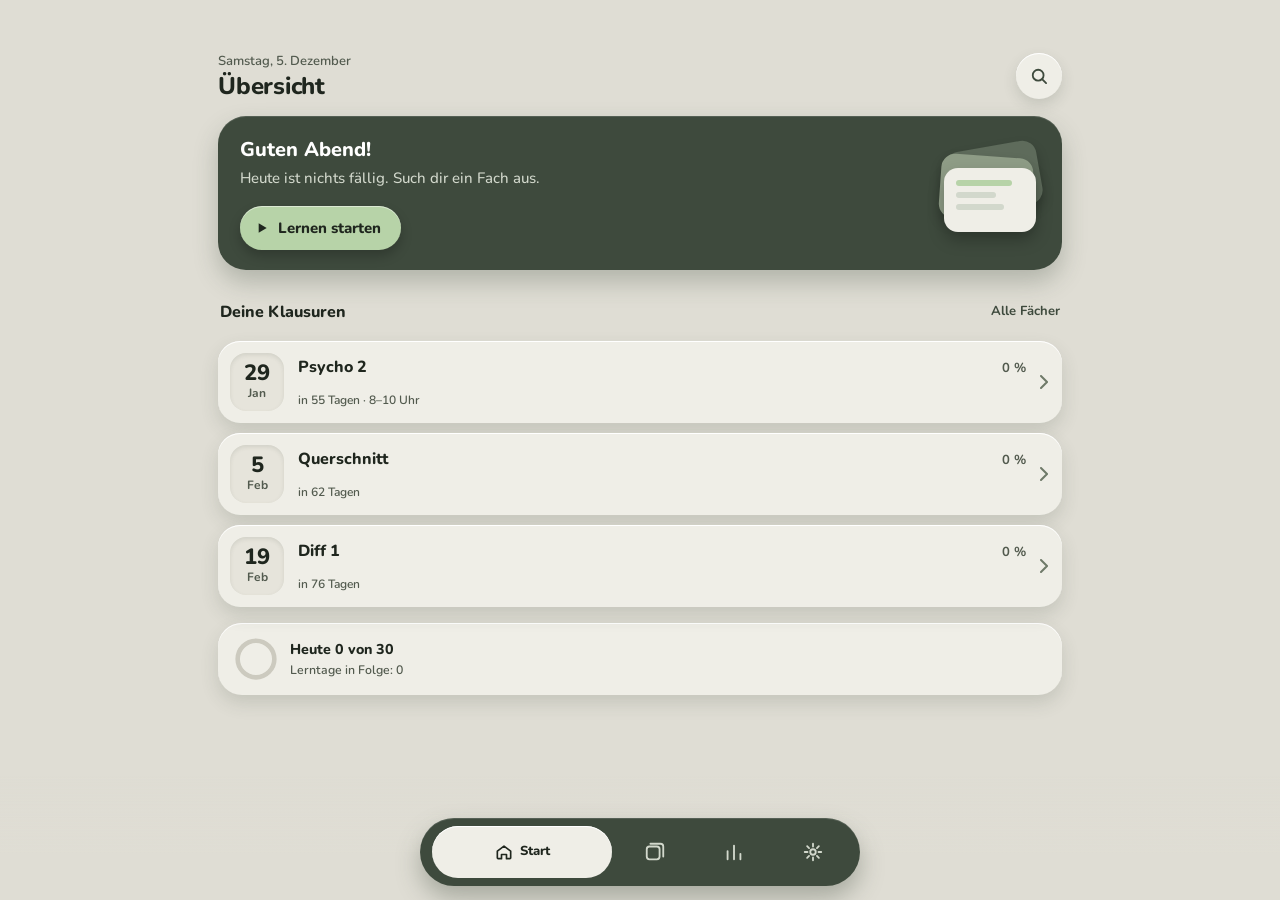
==== commit 76f8b6ad: "Geräte synchronisieren per Sync-Code (Supabase, ohne Konto) (v49) Co-Authored-By: Claude Opus 5.5 <n" ====
--- a/index.html
+++ b/index.html
@@ -2,7 +2,7 @@
 <html lang="de" data-theme="light">
 <head>
 <meta charset="utf-8">
-<meta http-equiv="Content-Security-Policy" content="default-src 'self'; script-src 'self' 'sha256-xgWsCVX8IMLbb/av92JQ6u0Hvg6MQZf4W6I13Pc5uKg='; style-src 'self' 'unsafe-inline'; img-src 'self' data: blob:; connect-src 'self' https://script.google.com https://script.googleusercontent.com; object-src 'none'; base-uri 'none'; form-action 'none'">
+<meta http-equiv="Content-Security-Policy" content="default-src 'self'; script-src 'self' 'sha256-xgWsCVX8IMLbb/av92JQ6u0Hvg6MQZf4W6I13Pc5uKg='; style-src 'self' 'unsafe-inline'; img-src 'self' data: blob:; connect-src 'self' https://script.google.com https://script.googleusercontent.com https://qbdpzamygonpruaafcrt.supabase.co; object-src 'none'; base-uri 'none'; form-action 'none'">
 <meta name="viewport" content="width=device-width, initial-scale=1, viewport-fit=cover">
 <title>Konstis Lernkiste</title>
 <meta name="theme-color" content="#DFDDD4">
--- a/app.css
+++ b/app.css
@@ -3,7 +3,7 @@
 @font-face { font-family:"Nunito"; src:url("font/nunito.woff") format("woff"); font-weight:500 800; font-style:normal; font-display:swap; }
 
 :root {
-  --bg:#DFDDD4; --paper:#EFEEE7; --paper2:#E6E4DB; --paper3:#F7F6F1; --chartbg:#E8E6DE; --track:#CCCABF; --line:#DEDCD2;
+  --bg:#DFDDD4; --bg0:rgba(223,221,212,0); --paper:#EFEEE7; --paper2:#E6E4DB; --paper3:#F7F6F1; --chartbg:#E8E6DE; --track:#CCCABF; --line:#DEDCD2;
   --dark:#3E4A3D; --ondark:#D2D8CC; --ondark-h:#FFFFFF; --tab-on:#EFEEE7; --tab-on-ink:#1F261E;
   --ink:#1F261E; --muted:#525A4E; --chev:#6F7A69; --accent:#3E4A3D;
   --sage:#B7D3A8; --peach:#F2C3A1; --peach-d:#E0A57F; --onaccent:#1F261E;
@@ -23,7 +23,7 @@
   color-scheme:light;
 }
 [data-theme="dark"] {
-  --bg:#14191B; --paper:#1F2629; --paper2:#192023; --paper3:#242C30; --chartbg:#1F2629; --track:#2A3337; --line:#2A3337;
+  --bg:#14191B; --bg0:rgba(20,25,27,0); --paper:#1F2629; --paper2:#192023; --paper3:#242C30; --chartbg:#1F2629; --track:#2A3337; --line:#2A3337;
   --dark:#2C3B3A; --ondark:#C7D4D1; --ondark-h:#FFFFFF; --tab-on:#A3CCB0; --tab-on-ink:#12181A;
   --ink:#E8EEEC; --muted:#A3B0AE; --chev:#A3B0AE; --accent:#C7D4D1;
   --sage:#A3CCB0; --peach:#F2B79B; --peach-d:#F2B79B; --onaccent:#12181A;
@@ -69,6 +69,9 @@
 
 /* ---------- Schwebende Tab-Leiste ---------- */
 .tabbar { position:fixed; left:0; right:0; bottom:0; z-index:20; padding:0 18px calc(14px + env(safe-area-inset-bottom)); pointer-events:none; }
+/* Inhalt verschwindet unter der Tab-Leiste (wie iOS): Verlauf in Hintergrundfarbe */
+.tabbar::before { content:""; position:absolute; left:0; right:0; bottom:0; height:calc(124px + env(safe-area-inset-bottom)); z-index:-1; pointer-events:none;
+  background:linear-gradient(to bottom, var(--bg0) 0%, var(--bg) 62%, var(--bg) 100%); }
 .tabbar nav { pointer-events:auto; max-width:440px; margin:0 auto; height:68px; border-radius:34px; background:var(--dark); display:flex; align-items:center; padding:0 8px; box-shadow:var(--shadow-bar); }
 .tab { all:unset; flex:1 1 0; min-width:0; transition:flex-grow .2s; cursor:pointer; height:52px; margin:0 4px; border-radius:26px; display:flex; align-items:center; justify-content:center; gap:6px; color:var(--ondark); font-size:.87rem; font-weight:800; -webkit-tap-highlight-color:transparent; }
 .tab svg { width:22px; height:22px; fill:none; stroke:currentColor; stroke-width:2; stroke-linecap:round; stroke-linejoin:round; }
@@ -526,3 +529,6 @@
 .fig .pm { fill:var(--accent); }
 .fig text { fill:var(--muted); font:600 12px "Nunito", system-ui, sans-serif; }
 .fig text.t-sin { fill:#4a90d9; font-weight:800; } .fig text.t-cos { fill:#3fa66b; font-weight:800; } .fig text.t-tan { fill:#d98a3a; font-weight:800; }
+/* v49 Sync */
+.setrow .l small.synccode { font-family:ui-monospace,SFMono-Regular,Menlo,monospace; font-size:.9rem; letter-spacing:.02em; color:var(--ink); user-select:all; -webkit-user-select:all; }
+.txt.synin { width:100%; box-sizing:border-box; margin-top:8px; font-family:ui-monospace,SFMono-Regular,Menlo,monospace; text-transform:uppercase; letter-spacing:.04em; }
